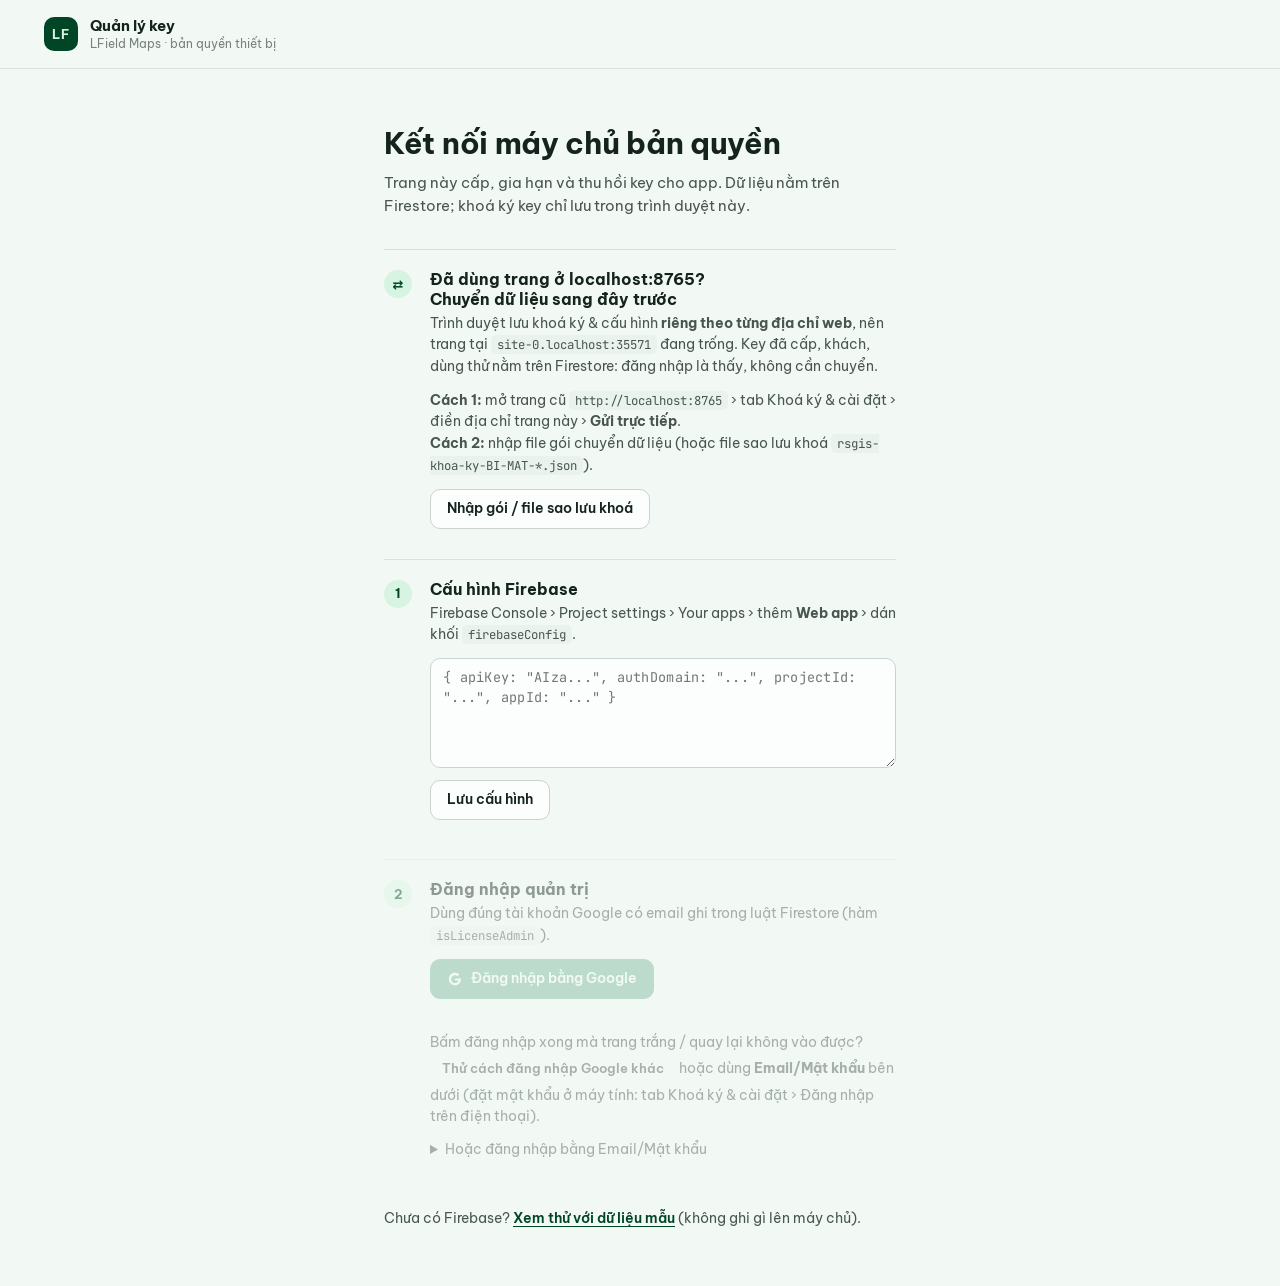
==== lfieldmaps/index.html @ 558c7104 "Initial commit" ====
<!doctype html>
<html lang="vi">
<head>
<meta charset="utf-8">
<meta name="viewport" content="width=device-width, initial-scale=1">
<meta name="robots" content="noindex, nofollow">
<title>Quản lý key · LField Maps</title>
<link rel="preconnect" href="https://fonts.googleapis.com">
<link rel="preconnect" href="https://fonts.gstatic.com" crossorigin>
<link href="https://fonts.googleapis.com/css2?family=Be+Vietnam+Pro:wght@400;500;600;700&family=JetBrains+Mono:wght@500;700&display=swap" rel="stylesheet">
<style>
:root{
  --bg: oklch(0.975 0.008 165);
  --surface: oklch(0.995 0.004 165);
  --sunken: oklch(0.955 0.01 165);
  --ink: oklch(0.24 0.025 165);
  --ink-2: oklch(0.44 0.02 165);
  --muted: oklch(0.6 0.016 165);
  --line: oklch(0.905 0.012 165);
  --line-2: oklch(0.86 0.014 165);
  --accent: oklch(0.5 0.13 158);
  --accent-hover: oklch(0.45 0.125 158);
  --accent-ink: oklch(0.34 0.085 158);
  --accent-wash: oklch(0.94 0.04 158);
  --ok: oklch(0.56 0.14 150);   --ok-wash: oklch(0.95 0.04 150);
  --warn: oklch(0.66 0.15 70);  --warn-wash: oklch(0.96 0.05 80);
  --bad: oklch(0.56 0.19 25);   --bad-wash: oklch(0.95 0.035 25);
  --off: oklch(0.62 0.01 165);  --off-wash: oklch(0.94 0.006 165);
  --p-starter: oklch(0.56 0.1 178);
  --p-pro: oklch(0.53 0.17 262);
  --p-ultimate: oklch(0.5 0.2 296);
  --p-premium: oklch(0.64 0.15 62);
  --p-diamond: oklch(0.52 0.11 215);
  --radius: 12px;
  --shadow-sm: 0 1px 2px oklch(0.3 0.03 165 / 0.06);
  --shadow-md: 0 8px 24px -12px oklch(0.3 0.04 165 / 0.22);
  --ease: cubic-bezier(0.22, 1, 0.36, 1);
  --mono: "JetBrains Mono", ui-monospace, SFMono-Regular, Menlo, monospace;
}
*{box-sizing:border-box}
html,body{margin:0}
body{font-family:"Be Vietnam Pro",system-ui,-apple-system,"Segoe UI",sans-serif;background:var(--bg);color:var(--ink);font-size:15px;line-height:1.55;-webkit-font-smoothing:antialiased}
h1,h2,h3{margin:0;text-wrap:balance;line-height:1.2}
button,input,select,textarea{font:inherit;color:inherit}
.mono{font-family:var(--mono);font-variant-numeric:tabular-nums;letter-spacing:.02em}
.num{font-variant-numeric:tabular-nums}
.hidden{display:none !important}
:focus-visible{outline:2px solid var(--accent);outline-offset:2px;border-radius:6px}

/* ---------- header ---------- */
header.top{position:sticky;top:0;z-index:20;background:oklch(0.975 0.008 165 / 0.92);backdrop-filter:saturate(1.4) blur(8px);border-bottom:1px solid var(--line)}
.top-inner{max-width:1240px;margin:0 auto;padding:14px 24px;display:flex;align-items:center;gap:16px}
.brand{display:flex;align-items:center;gap:12px}
.mark{width:34px;height:34px;border-radius:10px;background:var(--accent-ink);display:grid;place-items:center;color:var(--accent-wash);font-weight:700;font-size:13px;letter-spacing:.04em}
.brand b{display:block;font-size:15px}
.brand small{display:block;color:var(--muted);font-size:12px;margin-top:-2px}
.top-right{margin-left:auto;display:flex;align-items:center;gap:10px;font-size:13px;color:var(--ink-2)}
.chip{display:inline-flex;align-items:center;gap:6px;padding:4px 10px;border-radius:999px;background:var(--sunken);font-size:12px;color:var(--ink-2);white-space:nowrap}
.chip .dot{width:7px;height:7px;border-radius:50%;background:var(--ok)}
.chip.demo{background:var(--warn-wash);color:oklch(0.45 0.1 70)}
.chip.demo .dot{background:var(--warn)}

/* ---------- buttons ---------- */
.btn{display:inline-flex;align-items:center;justify-content:center;gap:8px;min-height:40px;padding:0 16px;border-radius:10px;border:1px solid var(--line-2);background:var(--surface);font-weight:600;font-size:14px;cursor:pointer;transition:background .15s var(--ease),border-color .15s var(--ease),transform .1s var(--ease);white-space:nowrap}
.btn:hover{background:var(--sunken)}
.btn:active{transform:translateY(1px)}
.btn:disabled{opacity:.5;cursor:not-allowed}
.btn.primary{background:var(--accent);border-color:var(--accent);color:oklch(0.985 0.01 158)}
.btn.primary:hover{background:var(--accent-hover)}
.btn.danger{color:var(--bad);border-color:oklch(0.85 0.06 25)}
.btn.danger:hover{background:var(--bad-wash)}
.btn.quiet{border-color:transparent;background:transparent;color:var(--ink-2)}
.btn.quiet:hover{background:var(--sunken)}
.btn.sm{min-height:32px;padding:0 11px;font-size:13px;border-radius:8px}
.btn svg{width:16px;height:16px}

/* ---------- layout ---------- */
main{max-width:1240px;margin:0 auto;padding:28px 24px 80px}
.tabs{display:flex;gap:4px;border-bottom:1px solid var(--line);margin-bottom:24px;overflow-x:auto}
.tab{padding:10px 14px;border:0;background:none;font-weight:600;font-size:14px;color:var(--muted);cursor:pointer;border-bottom:2px solid transparent;margin-bottom:-1px;white-space:nowrap}
.tab[aria-selected="true"]{color:var(--ink);border-bottom-color:var(--accent)}
.tab .count{font-weight:500;color:var(--muted);margin-left:4px}

/* ---------- setup ---------- */
.setup{max-width:560px;margin:56px auto;padding:0 24px}
.setup h1{font-size:30px;letter-spacing:-.01em}
.setup .lead{color:var(--ink-2);margin:10px 0 32px;max-width:52ch}
.step{display:grid;grid-template-columns:32px 1fr;gap:14px;padding:20px 0;border-top:1px solid var(--line)}
.step-n{width:28px;height:28px;border-radius:50%;background:var(--accent-wash);color:var(--accent-ink);display:grid;place-items:center;font-weight:700;font-size:13px}
.step.done .step-n{background:var(--accent);color:var(--accent-wash)}
.step h3{font-size:16px;margin-bottom:4px}
.step p{margin:0 0 12px;color:var(--ink-2);font-size:14px}
.field{display:flex;flex-direction:column;gap:6px;margin-bottom:12px}
.field label{font-size:12.5px;font-weight:600;color:var(--ink-2)}
.field .hint{font-size:12px;color:var(--muted)}
input[type=text],input[type=email],input[type=password],input[type=date],input[type=number],input[type=search],select,textarea{width:100%;min-height:40px;padding:8px 12px;border:1px solid var(--line-2);border-radius:10px;background:var(--surface);transition:border-color .15s var(--ease),box-shadow .15s var(--ease)}
textarea{min-height:110px;resize:vertical;line-height:1.5}
input:focus,select:focus,textarea:focus{outline:none;border-color:var(--accent);box-shadow:0 0 0 3px oklch(0.5 0.13 158 / 0.15)}
input.mono,textarea.mono{font-family:var(--mono);font-size:13.5px}
.err{color:var(--bad);font-size:13px;margin-top:6px;min-height:1em}
.demo-link{margin-top:28px;font-size:14px;color:var(--ink-2)}
.demo-link button{border:0;background:none;color:var(--accent-ink);font-weight:600;cursor:pointer;padding:0;text-decoration:underline;text-underline-offset:3px}

/* ---------- toolbar ---------- */
.sweep-note{margin:-4px 0 16px;font-size:13px;color:var(--muted);max-width:75ch}.sweep-note b{color:var(--ink-2)}
.team-tag{display:inline-block;margin-top:2px;font-size:12px;color:var(--muted)}
.toolbar{display:flex;flex-wrap:wrap;align-items:center;gap:10px 16px;margin-bottom:16px}
.filters{display:flex;flex-wrap:wrap;gap:6px}
.filter{border:1px solid var(--line);background:var(--surface);border-radius:999px;padding:6px 12px;font-size:13px;font-weight:500;color:var(--ink-2);cursor:pointer;display:inline-flex;align-items:center;gap:7px;transition:all .15s var(--ease)}
.filter b{font-weight:700;color:var(--ink);font-variant-numeric:tabular-nums}
.filter:hover{border-color:var(--line-2)}
.filter[aria-pressed="true"]{background:var(--ink);border-color:var(--ink);color:oklch(0.9 0.01 165)}
.filter[aria-pressed="true"] b{color:oklch(0.985 0.005 165)}
.filter .sw{width:8px;height:8px;border-radius:50%}
.search{margin-left:auto;position:relative;min-width:240px}
.search input{padding-left:34px}
.search svg{position:absolute;left:11px;top:50%;transform:translateY(-50%);width:16px;height:16px;color:var(--muted)}

/* ---------- create panel ---------- */
.create{background:var(--surface);border:1px solid var(--line);border-radius:16px;margin-bottom:24px;box-shadow:var(--shadow-sm);overflow:hidden}
.create-head{display:flex;align-items:center;justify-content:space-between;padding:18px 22px;border-bottom:1px solid var(--line)}
.create-head h2{font-size:18px}
.create-body{padding:22px;display:grid;grid-template-columns:1.25fr 1fr;gap:28px}
.plans{display:grid;grid-template-columns:repeat(2,1fr);gap:10px;margin-bottom:16px}
.plan-opt{position:relative;border:1.5px solid var(--line);border-radius:12px;padding:12px 14px;cursor:pointer;background:var(--surface);transition:border-color .15s var(--ease),background .15s var(--ease)}
.plan-opt input{position:absolute;opacity:0;pointer-events:none}
.plan-opt .pn{font-weight:700;font-size:14px;letter-spacing:.04em;color:var(--pc)}
.plan-opt .pp{font-size:18px;font-weight:700;margin-top:2px}
.plan-opt .pd{font-size:12px;color:var(--muted)}
.plan-opt .po{font-size:12px;color:var(--muted);text-decoration:line-through;margin-left:6px;font-weight:500}
.plan-opt:has(input:checked){border-color:var(--pc);background:color-mix(in oklch, var(--pc) 7%, var(--surface))}
.plan-opt:has(input:focus-visible){outline:2px solid var(--pc);outline-offset:2px}
.grid2{display:grid;grid-template-columns:1fr 1fr;gap:0 12px}
.result{background:var(--sunken);border-radius:14px;padding:18px;display:flex;flex-direction:column;gap:12px}
.result.empty{justify-content:center;align-items:flex-start;color:var(--muted);font-size:14px}
.result .keybig{font-family:var(--mono);font-size:21px;font-weight:700;letter-spacing:.04em;color:var(--accent-ink);word-break:break-all}
.result textarea{min-height:150px;font-size:13.5px;background:var(--surface)}
.result .row{display:flex;gap:8px;flex-wrap:wrap}
.eyebrow{font-size:11.5px;font-weight:700;letter-spacing:.09em;color:var(--muted);text-transform:uppercase}

/* ---------- table ---------- */
.table-wrap{background:var(--surface);border:1px solid var(--line);border-radius:16px;overflow:hidden;overflow-x:auto;-webkit-overflow-scrolling:touch;box-shadow:var(--shadow-sm)}
table{width:100%;border-collapse:collapse;font-size:14px}
thead th{text-align:left;font-size:11.5px;font-weight:700;letter-spacing:.08em;text-transform:uppercase;color:var(--muted);padding:12px 16px;background:var(--sunken);border-bottom:1px solid var(--line);white-space:nowrap}
tbody tr.row{cursor:pointer;transition:background .12s var(--ease)}
tbody tr.row:hover{background:oklch(0.97 0.01 165)}
tbody tr.row.open{background:var(--accent-wash)}
tbody td{padding:13px 16px;border-bottom:1px solid var(--line);vertical-align:middle}
tbody tr:last-child td{border-bottom:0}
.cust b{display:block;font-weight:600}
.cust small{color:var(--muted);font-size:12.5px}
.badge{display:inline-block;padding:3px 9px;border-radius:7px;font-size:11.5px;font-weight:700;letter-spacing:.06em;color:var(--pc);background:color-mix(in oklch, var(--pc) 12%, var(--surface))}
.status{display:inline-flex;align-items:center;gap:7px;font-size:13px;font-weight:600;white-space:nowrap}
.status i{width:8px;height:8px;border-radius:50%;background:currentColor}
.s-active{color:var(--ok)} .s-soon{color:var(--warn)} .s-expired{color:var(--bad)} .s-revoked{color:var(--off)} .s-trial{color:var(--p-starter)}
.exp{min-width:150px}
.exp .d{font-weight:600}
.exp small{display:block;color:var(--muted);font-size:12.5px}
.meter{height:4px;border-radius:4px;background:var(--line);margin-top:6px;overflow:hidden;width:120px}
.meter span{display:block;height:100%;border-radius:4px;background:currentColor;transform-origin:left}
.keycell{display:flex;align-items:center;gap:6px}
.icon-btn{width:30px;height:30px;border-radius:8px;border:0;background:transparent;display:grid;place-items:center;cursor:pointer;color:var(--muted)}
.icon-btn:hover{background:var(--sunken);color:var(--ink)}
.icon-btn svg{width:15px;height:15px}

/* detail row */
tr.detail td{background:oklch(0.985 0.008 158);padding:0;border-bottom:1px solid var(--line)}
.detail-inner{display:grid;grid-template-columns:1.2fr 1fr 1fr;gap:28px;padding:22px 22px 24px;animation:reveal .35s var(--ease)}
@keyframes reveal{from{opacity:0;transform:translateY(-6px)}to{opacity:1;transform:none}}
.detail-inner h4{margin:0 0 12px;font-size:13px;letter-spacing:.06em;text-transform:uppercase;color:var(--ink-2)}
.quick{display:flex;flex-wrap:wrap;gap:8px;margin-bottom:16px}
.history{list-style:none;margin:0;padding:0;max-height:220px;overflow:auto;font-size:13px}
.history li{padding:8px 0;border-bottom:1px dashed var(--line);display:grid;grid-template-columns:auto 1fr;gap:4px 10px}
.history time{color:var(--muted);font-variant-numeric:tabular-nums;font-size:12px;white-space:nowrap}
.warnbox{font-size:13px;padding:10px 12px;border-radius:10px;background:var(--warn-wash);color:oklch(0.42 0.1 70);margin-bottom:10px}

/* empty + skeleton */
.empty-state{padding:56px 24px;text-align:center;color:var(--ink-2)}
.empty-state h3{font-size:17px;margin-bottom:6px;color:var(--ink)}
.empty-state p{margin:0 auto 16px;max-width:44ch;font-size:14px}
.skel td span{display:block;height:12px;border-radius:6px;background:linear-gradient(90deg,var(--sunken),var(--line),var(--sunken));background-size:200% 100%;animation:sh 1.2s linear infinite}
@keyframes sh{to{background-position:-200% 0}}

/* settings */
.settings{display:grid;grid-template-columns:1fr 1fr;gap:24px}
.panel{background:var(--surface);border:1px solid var(--line);border-radius:16px;padding:22px}
.panel h2{font-size:17px;margin-bottom:6px}
.panel p{color:var(--ink-2);font-size:14px;margin:0 0 14px}
.panel .row{display:flex;gap:8px;flex-wrap:wrap;margin-top:12px}
.keystate{display:flex;align-items:center;gap:10px;padding:12px 14px;border-radius:12px;background:var(--sunken);margin-bottom:14px;font-size:14px}
.keystate.ok{background:var(--ok-wash);color:oklch(0.36 0.09 150)}
.keystate.no{background:var(--bad-wash);color:oklch(0.42 0.15 25)}
ol.guide{margin:0;padding-left:20px;color:var(--ink-2);font-size:14px}
ol.guide li{margin-bottom:6px}
code{font-family:var(--mono);font-size:.88em;background:var(--sunken);padding:1px 6px;border-radius:5px}
.mhint{font-size:13px;color:var(--ink-2);margin-top:10px;line-height:1.5}
.mhint.ok{color:oklch(0.36 0.09 150)}.mhint.bad{color:var(--bad)}
.keystate b{font-weight:700}
.err a{color:inherit;font-weight:600}
.pdlg{border:1px solid var(--line);border-radius:14px;padding:20px;width:min(380px,92vw);background:var(--surface);color:var(--ink)}
.pdlg::backdrop{background:rgb(0 0 0 / .35)}
.pdlg h3{font-size:16px;margin:0 0 10px}
.pdlg .acts{display:flex;gap:8px;justify-content:flex-end;margin-top:14px}
.pdlg .acts .btn.quiet{order:-1}
.price-table{width:100%;font-size:13.5px}
.price-table td{padding:8px 0;border-bottom:1px solid var(--line)}
.price-table td:last-child{text-align:right;font-variant-numeric:tabular-nums}

/* toast */
.toasts{position:fixed;bottom:22px;left:50%;transform:translateX(-50%);display:flex;flex-direction:column;gap:8px;z-index:50;align-items:center}
.toast{background:var(--ink);color:oklch(0.96 0.01 165);padding:10px 16px;border-radius:10px;font-size:14px;box-shadow:var(--shadow-md);animation:tin .3s var(--ease)}
.toast.bad{background:oklch(0.45 0.16 25)}
@keyframes tin{from{opacity:0;transform:translateY(10px)}to{opacity:1;transform:none}}

/* ---------- THÔNG BÁO TOÀN BỘ NGƯỜI DÙNG ---------- */
.bc-grid{display:grid;grid-template-columns:minmax(0,1.35fr) minmax(300px,.9fr);gap:24px;align-items:start;margin-bottom:28px}
.bc-form .eyebrow{margin:14px 0 8px}
.bc-head{display:flex;align-items:center;justify-content:space-between;gap:10px}
.bc-templates{display:flex;flex-wrap:wrap;gap:6px}
.bc-tpl{border:1px dashed var(--line-2);background:var(--surface);border-radius:999px;padding:6px 12px;font-size:13px;font-weight:500;cursor:pointer;color:var(--ink-2);transition:all .15s var(--ease)}
.bc-tpl:hover{border-style:solid;border-color:var(--accent);color:var(--accent-ink);background:var(--accent-wash)}
.bc-themes{display:grid;grid-template-columns:repeat(3,1fr);gap:8px}
.bc-theme{position:relative;border:1.5px solid var(--line);border-radius:12px;padding:10px 10px 10px 50px;cursor:pointer;min-height:52px;display:flex;flex-direction:column;justify-content:center;background:var(--surface);transition:border-color .15s var(--ease)}
.bc-theme input{position:absolute;opacity:0;pointer-events:none}
.bc-theme .sw{position:absolute;left:10px;top:50%;transform:translateY(-50%);width:30px;height:30px;border-radius:9px;display:grid;place-items:center;font-size:16px;background:var(--g)}
.bc-theme b{font-size:13.5px}
.bc-theme small{font-size:11.5px;color:var(--muted);line-height:1.3}
.bc-theme:has(input:checked){border-color:var(--c);background:color-mix(in oklch, var(--c) 7%, var(--surface))}
.bc-theme:has(input:focus-visible){outline:2px solid var(--c);outline-offset:2px}
.bc-tt{display:grid;grid-template-columns:76px 1fr;gap:0 12px}
.bc-tt input#bcEmoji{text-align:center;font-size:22px;padding:4px}
.hint-row{display:flex;justify-content:space-between;gap:10px}
.switch{display:flex;align-items:flex-start;gap:10px;font-size:14px;color:var(--ink-2);cursor:pointer;margin:6px 0 4px;line-height:1.4}
.switch input{appearance:none;flex:none;width:38px;height:22px;border-radius:999px;background:var(--line-2);position:relative;cursor:pointer;transition:background .2s var(--ease);margin:0}
.switch input::after{content:"";position:absolute;top:3px;left:3px;width:16px;height:16px;border-radius:50%;background:#fff;box-shadow:var(--shadow-sm);transition:transform .2s var(--ease)}
.switch input:checked{background:var(--accent)}
.switch input:checked::after{transform:translateX(16px)}
.bc-more{margin:6px 0 10px;font-size:14px}
.bc-more summary{cursor:pointer;color:var(--ink-2);font-weight:600;padding:6px 0}
.bc-actions{display:flex;gap:8px;flex-wrap:wrap;margin-top:14px;align-items:center}
.bc-editing{font-size:12.5px;padding:3px 10px;border-radius:999px;background:var(--warn-wash);color:oklch(0.45 0.1 70);font-weight:600}

/* điện thoại xem trước */
.bc-preview{position:sticky;top:84px;display:flex;flex-direction:column;align-items:center;gap:10px}
.phone{width:300px;height:610px;border-radius:44px;padding:11px;background:oklch(0.22 0.02 165);box-shadow:0 30px 60px -30px oklch(0.2 0.05 165 / .55),inset 0 0 0 2px oklch(0.35 0.02 165)}
.screen{position:relative;width:100%;height:100%;border-radius:34px;overflow:hidden;background:
  linear-gradient(0deg,oklch(0.93 0.03 150 / .6) 1px,transparent 1px) 0 0/28px 28px,
  linear-gradient(90deg,oklch(0.93 0.03 150 / .6) 1px,transparent 1px) 0 0/28px 28px,
  radial-gradient(circle at 30% 40%,oklch(0.86 0.07 150),transparent 55%),
  radial-gradient(circle at 75% 70%,oklch(0.85 0.06 220),transparent 50%),oklch(0.92 0.03 140)}
.screen .notch{position:absolute;top:9px;left:50%;transform:translateX(-50%);width:84px;height:22px;border-radius:12px;background:oklch(0.22 0.02 165);z-index:5}
.screen .scrim{position:absolute;inset:0;background:oklch(0.12 0.02 165 / .74)}
.screen canvas{position:absolute;inset:0;width:100%;height:100%;pointer-events:none}
.pcard{position:absolute;left:16px;right:16px;top:50%;transform:translateY(-50%);background:#fdfefd;border-radius:22px;overflow:hidden;box-shadow:0 20px 40px -12px rgb(0 0 0 / .5);max-height:540px;display:flex;flex-direction:column}
.pcard.pop{animation:pop .6s cubic-bezier(.34,1.56,.64,1)}
@keyframes pop{from{opacity:0;transform:translateY(-44%) scale(.86)}to{opacity:1;transform:translateY(-50%) scale(1)}}
.phead{position:relative;padding:22px 16px 14px;text-align:center;color:#fff;overflow:hidden;flex:none}
.phead::before{content:"";position:absolute;inset:-60%;background:repeating-conic-gradient(from 0deg,rgb(255 255 255 / .09) 0 7deg,transparent 7deg 30deg);animation:spin 60s linear infinite}
.phead::after{content:"";position:absolute;inset:0;background:radial-gradient(circle at 50% 60%,rgb(255 255 255 / .25),transparent 60%)}
@keyframes spin{to{transform:rotate(360deg)}}
.phead > *{position:relative;z-index:1}
.pemoji{width:70px;height:70px;margin:0 auto;border-radius:50%;display:grid;place-items:center;font-size:34px;background:rgb(255 255 255 / .2);box-shadow:inset 0 0 0 2px rgb(255 255 255 / .4)}
.pcard.pop .pemoji{animation:emo .8s .25s cubic-bezier(.34,1.8,.64,1) both}
@keyframes emo{from{transform:scale(.3) rotate(-25deg)}to{transform:none}}
.peyebrow{margin-top:10px;font-size:10.5px;font-weight:700;letter-spacing:.16em;text-shadow:0 1px 3px rgb(0 0 0 / .3)}
.pclose{position:absolute;top:10px;right:10px;width:26px;height:26px;border-radius:50%;background:rgb(0 0 0 / .2);display:grid;place-items:center;font-size:13px;z-index:2}
.plantern{position:absolute;top:0;width:26px;z-index:1;transform-origin:50% 0;animation:swing 2.6s ease-in-out infinite alternate}
.plantern.l{left:14px}.plantern.r{right:18px;animation-delay:-1.2s;transform:scale(.8)}
@keyframes swing{from{rotate:-7deg}to{rotate:7deg}}
.pbody{padding:14px 18px 16px;text-align:center;overflow:auto}
.ptitle{font-size:16.5px;font-weight:700;line-height:1.25;color:var(--ink)}
.pmeta{font-size:11px;color:var(--muted);margin-top:3px}
.pbar{width:36px;height:3px;border-radius:3px;margin:11px auto}
.ptext{font-size:12.8px;line-height:1.55;color:var(--ink-2);white-space:pre-wrap;word-break:break-word}
.ptext.left{text-align:left}
.ptext a{color:var(--accent);text-decoration:underline;word-break:break-all}
.pbtn{margin-top:14px;border-radius:12px;padding:11px;color:#fff;font-weight:700;font-size:13px}
.pghost{margin-top:8px;border-radius:11px;padding:8px;border:1px solid var(--line);font-weight:600;font-size:12px;color:var(--ink-2)}
.pmute{margin-top:9px;font-size:11px;color:var(--muted)}
.pnotif{position:absolute;left:10px;right:10px;top:40px;background:rgb(255 255 255 / .96);border-radius:16px;padding:10px 12px;box-shadow:0 10px 24px -10px rgb(0 0 0 / .4);display:flex;gap:10px;font-size:11.5px;z-index:4;animation:drop .5s var(--ease)}
@keyframes drop{from{transform:translateY(-30px);opacity:0}}
.pnotif .ic{flex:none;width:26px;height:26px;border-radius:8px;display:grid;place-items:center;color:#fff;font-size:13px}
.pnotif b{display:block;font-size:12px;color:var(--ink)}
.pnotif span{color:var(--ink-2);display:-webkit-box;-webkit-line-clamp:2;-webkit-box-orient:vertical;overflow:hidden}
.preview-tabs{display:flex;gap:4px;background:var(--sunken);padding:4px;border-radius:10px}
.preview-tabs button{border:0;background:transparent;padding:6px 12px;border-radius:7px;font-size:12.5px;font-weight:600;color:var(--ink-2);cursor:pointer}
.preview-tabs button[aria-pressed="true"]{background:var(--surface);color:var(--ink);box-shadow:var(--shadow-sm)}

/* danh sách đã gửi */
.bc-list-head{display:flex;align-items:center;gap:16px;flex-wrap:wrap;margin:6px 0 14px}
.bc-list-head h2{font-size:18px}
.bc-list{display:grid;gap:12px}
.bc-item{display:grid;grid-template-columns:52px 1fr auto;gap:14px;align-items:start;background:var(--surface);border:1px solid var(--line);border-radius:16px;padding:16px 18px;box-shadow:var(--shadow-sm);position:relative;overflow:hidden}
.bc-item::before{content:"";position:absolute;left:0;top:0;bottom:0;width:4px;background:var(--g)}
.bc-item .em{width:48px;height:48px;border-radius:14px;display:grid;place-items:center;font-size:24px;background:var(--g)}
.bc-item h3{font-size:15.5px;margin-bottom:2px}
.bc-item p{margin:0;color:var(--ink-2);font-size:13.5px;display:-webkit-box;-webkit-line-clamp:2;-webkit-box-orient:vertical;overflow:hidden;white-space:pre-line}
.bc-meta{display:flex;flex-wrap:wrap;gap:6px;margin-top:10px}
.bc-meta .chip{font-size:11.5px}
.bc-st{font-weight:700}
.bc-st.live{background:var(--ok-wash);color:oklch(0.4 0.1 150)}
.bc-st.scheduled{background:oklch(0.95 0.03 262);color:oklch(0.42 0.14 262)}
.bc-st.ended,.bc-st.off{background:var(--off-wash);color:var(--ink-2)}
.bc-views{text-align:right;min-width:92px}
.bc-views b{display:block;font-size:22px;font-variant-numeric:tabular-nums;line-height:1.1}
.bc-views small{color:var(--muted);font-size:12px}
.bc-ops{grid-column:2 / -1;display:flex;flex-wrap:wrap;gap:6px;margin-top:2px}
@media (max-width: 960px){.bc-grid{grid-template-columns:1fr}.bc-preview{position:static}.bc-themes{grid-template-columns:repeat(2,1fr)}}
@media (max-width: 640px){.bc-item{grid-template-columns:44px 1fr}.bc-views{grid-column:2;text-align:left}.bc-item .em{width:40px;height:40px;font-size:20px}}

@media (max-width: 960px){
  .create-body,.detail-inner,.settings{grid-template-columns:1fr}
  .search{margin-left:0;flex:1 1 100%}
  .col-key,.col-mid{display:none}
}
@media (max-width: 640px){
  .top-inner{padding:12px 16px}
  main{padding:20px 16px 72px}
  .brand small,.top-right .who{display:none}
  .plans,.grid2{grid-template-columns:1fr}
  thead{display:none}
  tbody tr.row{display:grid;grid-template-columns:1fr auto;gap:4px 12px;padding:14px 16px;border-bottom:1px solid var(--line)}
  tbody tr.row td{border:0;padding:0}
  tbody tr.row td.col-plan{grid-row:1;grid-column:2;text-align:right}
  .meter{width:100%}
  /* Bảng Dùng thử / Yêu cầu xoá: mỗi dòng thành 1 thẻ, nút thao tác luôn hiện */
  tbody tr.card{display:block;padding:14px 16px;border-bottom:1px solid var(--line)}
  tbody tr.card:last-child{border-bottom:0}
  tbody tr.card td{display:flex;gap:12px;justify-content:space-between;align-items:flex-start;border:0;padding:4px 0;text-align:right;max-width:none !important}
  tbody tr.card td[data-l]::before{content:attr(data-l);flex:0 0 auto;font-size:11.5px;font-weight:700;letter-spacing:.06em;text-transform:uppercase;color:var(--muted);text-align:left;padding-top:2px}
  tbody tr.card td.c-head{display:block;text-align:left;font-weight:600;font-size:15px;padding-bottom:6px}
  tbody tr.card td.c-acts{display:flex;flex-wrap:wrap;justify-content:stretch;gap:8px;padding-top:10px;white-space:normal !important}
  tbody tr.card td.c-acts .btn{flex:1 1 auto;justify-content:center;min-height:40px}
}
@media (prefers-reduced-motion: reduce){*{animation:none !important;transition:none !important}}
</style>
</head>
<body>

<header class="top">
  <div class="top-inner">
    <div class="brand">
      <div class="mark" aria-hidden="true">LF</div>
      <div><b>Quản lý key</b><small>LField Maps · bản quyền thiết bị</small></div>
    </div>
    <div class="top-right">
      <span id="envChip" class="chip hidden"><span class="dot"></span><span id="envText"></span></span>
      <span class="who" id="whoText"></span>
      <button class="btn sm quiet hidden" id="btnLogout">Đăng xuất</button>
    </div>
  </div>
</header>

<!-- ===================== THIẾT LẬP / ĐĂNG NHẬP ===================== -->
<section class="setup hidden" id="setup">
  <h1>Kết nối máy chủ bản quyền</h1>
  <p class="lead">Trang này cấp, gia hạn và thu hồi key cho app. Dữ liệu nằm trên Firestore; khoá ký key chỉ lưu trong trình duyệt này.</p>

  <div class="step" id="stepMigrate">
    <div class="step-n">⇄</div>
    <div>
      <h3>Đã dùng trang ở localhost:8765? Chuyển dữ liệu sang đây trước</h3>
      <p>Trình duyệt lưu khoá ký &amp; cấu hình <b>riêng theo từng địa chỉ web</b>, nên trang tại <code id="originSetup"></code> đang trống. Key đã cấp, khách, dùng thử nằm trên Firestore: đăng nhập là thấy, không cần chuyển.</p>
      <p><b>Cách 1:</b> mở trang cũ <code>http://localhost:8765</code> › tab Khoá ký &amp; cài đặt › điền địa chỉ trang này › <b>Gửi trực tiếp</b>.<br><b>Cách 2:</b> nhập file gói chuyển dữ liệu (hoặc file sao lưu khoá <code>rsgis-khoa-ky-BI-MAT-*.json</code>).</p>
      <label class="btn" for="importFile2">Nhập gói / file sao lưu khoá</label>
      <input type="file" id="importFile2" accept=".json,application/json" class="hidden">
      <div class="mhint" id="migrateMsg"></div>
    </div>
  </div>

  <div class="step" id="stepConfig">
    <div class="step-n">1</div>
    <div>
      <h3>Cấu hình Firebase</h3>
      <p>Firebase Console › Project settings › Your apps › thêm <b>Web app</b> › dán khối <code>firebaseConfig</code>.</p>
      <div class="field">
        <textarea id="cfgInput" class="mono" spellcheck="false" placeholder='{ apiKey: "AIza...", authDomain: "...", projectId: "...", appId: "..." }'></textarea>
      </div>
      <button class="btn" id="btnSaveCfg">Lưu cấu hình</button>
      <div class="err" id="cfgErr"></div>
    </div>
  </div>

  <div class="step" id="stepLogin">
    <div class="step-n">2</div>
    <div>
      <h3>Đăng nhập quản trị</h3>
      <p>Dùng đúng tài khoản Google có email ghi trong luật Firestore (hàm <code>isLicenseAdmin</code>).</p>
      <button class="btn primary" type="button" id="btnGoogle" style="margin-bottom:14px">
        <svg viewBox="0 0 24 24" aria-hidden="true"><path fill="currentColor" d="M21.35 11.1H12v2.98h5.35c-.23 1.4-1.64 4.1-5.35 4.1-3.22 0-5.85-2.67-5.85-5.95S8.78 6.28 12 6.28c1.83 0 3.06.78 3.76 1.45l2.56-2.47C16.7 3.73 14.56 2.8 12 2.8 6.92 2.8 2.8 6.92 2.8 12s4.12 9.2 9.2 9.2c5.31 0 8.83-3.73 8.83-8.99 0-.6-.07-1.06-.15-1.51z"/></svg>
        Đăng nhập bằng Google</button>
      <div class="err" id="googleErr"></div>
      <div class="warnbox hidden" id="inAppWarn">Đang mở trong trình duyệt của <b>Zalo / Facebook / Messenger</b>: Google chặn đăng nhập ở đây. Bấm <b>⋮</b> hoặc <b>…</b> › <b>Mở bằng trình duyệt</b> (Chrome / Safari), hoặc <button type="button" class="btn sm quiet" id="btnCopyUrl">chép link</button> rồi dán vào Chrome.</div>
      <p class="mhint" id="altGoogleRow">Bấm đăng nhập xong mà trang trắng / quay lại không vào được? <button type="button" class="btn sm quiet" id="btnGoogleAlt">Thử cách đăng nhập Google khác</button> hoặc dùng <b>Email/Mật khẩu</b> bên dưới (đặt mật khẩu ở máy tính: tab Khoá ký &amp; cài đặt › Đăng nhập trên điện thoại).</p>
      <details style="margin-top:6px" id="pwDetails"><summary style="cursor:pointer;color:var(--ink-2);font-size:14px">Hoặc đăng nhập bằng Email/Mật khẩu</summary>
      <form id="loginForm" style="margin-top:12px">
        <div class="field"><label for="lgEmail">Email</label><input type="email" id="lgEmail" autocomplete="username" required></div>
        <div class="field"><label for="lgPass">Mật khẩu</label><input type="password" id="lgPass" autocomplete="current-password" required></div>
        <button class="btn primary" type="submit" id="btnLogin">Đăng nhập</button>
        <div class="err" id="loginErr"></div>
      </form></details>
    </div>
  </div>

  <p class="demo-link">Chưa có Firebase? <button id="btnDemo" type="button">Xem thử với dữ liệu mẫu</button> (không ghi gì lên máy chủ).</p>
</section>

<!-- ===================== ỨNG DỤNG ===================== -->
<main id="app" class="hidden">
  <nav class="tabs" role="tablist">
    <button class="tab" role="tab" data-tab="keys" aria-selected="true">Key đã cấp<span class="count" id="cKeys"></span></button>
    <button class="tab" role="tab" data-tab="trials" aria-selected="false">Dùng thử<span class="count" id="cTrials"></span></button>
    <button class="tab" role="tab" data-tab="deletions" aria-selected="false">Yêu cầu xoá TK<span class="count" id="cDel"></span></button>
    <button class="tab" role="tab" data-tab="broadcasts" aria-selected="false">Thông báo<span class="count" id="cBc"></span></button>
    <button class="tab" role="tab" data-tab="settings" aria-selected="false">Khoá ký &amp; cài đặt</button>
  </nav>

  <div class="warnbox hidden" id="verifyBox">
    <b>Tài khoản <span id="vbEmail"></span> chưa xác minh email</b> nên luật Firestore chưa cho đọc dữ liệu.
    Bấm <b>Gửi email xác minh</b> › mở Gmail (xem cả mục Spam / Quảng cáo) › bấm link trong thư › quay lại bấm <b>Tôi đã xác minh</b>.
    <div class="row" style="display:flex;gap:8px;flex-wrap:wrap;margin-top:10px">
      <button class="btn sm primary" type="button" id="btnSendVerify">Gửi email xác minh</button>
      <button class="btn sm" type="button" id="btnVerified">Tôi đã xác minh</button>
    </div>
  </div>

  <!-- ---------- TAB KEY ---------- -->
  <section data-panel="keys">
    <div class="warnbox hidden" id="noKeyWarn">Chưa có khoá ký. Vào tab <b>Khoá ký &amp; cài đặt</b> để tạo trước khi cấp key.</div>

    <div class="create hidden" id="createPanel">
      <div class="create-head">
        <h2>Cấp key mới</h2>
        <button class="btn sm quiet" id="btnCloseCreate">Đóng</button>
      </div>
      <div class="create-body">
        <form id="createForm" autocomplete="off">
          <div class="field">
            <label for="cMid">Mã máy khách gửi</label>
            <input type="text" id="cMid" class="mono" placeholder="7F3A-92KD-QW8M-PX4T" required>
            <span class="hint" id="cMidHint">Khách xem ở app › Menu › Kích hoạt bản quyền.</span>
          </div>
          <div class="eyebrow" style="margin:6px 0 8px">Gói</div>
          <div class="plans" id="planOpts"></div>
          <div class="grid2">
            <div class="field"><label for="cExp">Hạn dùng đến</label><input type="date" id="cExp"><span class="hint" id="cExpHint"></span></div>
            <div class="field"><label for="cPaid">Đã thu (đ)</label><input type="number" id="cPaid" min="0" step="1000"></div>
            <div class="field"><label for="cName">Tên khách</label><input type="text" id="cName" placeholder="Nguyễn Văn A"></div>
            <div class="field"><label for="cPhone">Số điện thoại / Zalo</label><input type="text" id="cPhone" placeholder="09xx xxx xxx"></div>
          </div>
          <div class="field"><label for="cNote">Ghi chú</label><input type="text" id="cNote" placeholder="Công ty, dự án, hình thức thanh toán..."></div>
          <button class="btn primary" type="submit" id="btnCreate">Tạo key &amp; ký</button>
          <div class="err" id="createErr"></div>
        </form>
        <div class="result empty" id="createResult">Key vừa tạo và tin nhắn gửi khách sẽ hiện ở đây.</div>
      </div>
    </div>

    <div class="toolbar">
      <div class="filters" id="filters"></div>
      <label class="search">
        <svg viewBox="0 0 24 24" fill="none" stroke="currentColor" stroke-width="2"><circle cx="11" cy="11" r="7"/><path d="m20 20-3.5-3.5"/></svg>
        <input type="search" id="q" placeholder="Tìm tên, SĐT, mã máy, key..." aria-label="Tìm kiếm">
      </label>
      <button class="btn primary" id="btnNew">+ Cấp key mới</button>
    </div>

    <div class="table-wrap">
      <table>
        <thead><tr><th>Khách hàng</th><th class="col-mid">Mã máy</th><th class="col-plan">Gói</th><th>Hạn dùng</th><th>Trạng thái</th><th class="col-key">Key</th></tr></thead>
        <tbody id="keyRows"></tbody>
      </table>
    </div>
  </section>

  <!-- ---------- TAB DÙNG THỬ ---------- -->
  <section data-panel="trials" class="hidden">
    <div class="toolbar">
      <div class="filters" id="trialFilters"></div>
      <button class="btn danger" id="btnSweep" type="button" title="Xoá dữ liệu làm việc nhóm trên cloud của máy hết dùng thử mà chưa mua key">Dọn dữ liệu nhóm hết hạn</button>
      <label class="search">
        <svg viewBox="0 0 24 24" fill="none" stroke="currentColor" stroke-width="2"><circle cx="11" cy="11" r="7"/><path d="m20 20-3.5-3.5"/></svg>
        <input type="search" id="tq" placeholder="Tìm mã máy, dòng máy..." aria-label="Tìm máy dùng thử">
      </label>
    </div>
    <p class="sweep-note" id="sweepNote"></p>
    <div class="table-wrap">
      <table>
        <thead><tr><th>Mã máy</th><th>Thiết bị</th><th>Bắt đầu</th><th>Dùng thử</th><th>Online lần cuối</th><th></th></tr></thead>
        <tbody id="trialRows"></tbody>
      </table>
    </div>
  </section>

  <!-- ---------- TAB YÊU CẦU XOÁ TÀI KHOẢN (từ trang web/xoa-tai-khoan.html) ---------- -->
  <section data-panel="deletions" class="hidden">
    <div class="toolbar">
      <div class="filters" id="delFilters"></div>
      <a class="btn sm quiet" id="lnkAuth" target="_blank" rel="noopener" href="https://console.firebase.google.com/">Mở Firebase › Authentication ↗</a>
    </div>
    <p class="sweep-note" id="delNote">Yêu cầu gửi từ trang web xoá tài khoản. <b>Dọn dữ liệu</b> xoá các nhóm người đó làm trưởng nhóm, dữ liệu của họ trong nhóm khác (thu thập, ảnh, chat, gói chia sẻ, biểu mẫu), lời mời và hồ sơ <code>users/{uid}</code>.
      Tài khoản đăng nhập (Firebase Auth) trình duyệt không có quyền xoá: mở <b>Authentication</b>, tìm theo email, bấm ⋮ › <b>Delete account</b>, rồi bấm <b>Hoàn tất</b>. Chính sách: xử lý trong 7 ngày (tối đa 30 ngày).</p>
    <div class="table-wrap">
      <table>
        <thead><tr><th>Email</th><th>Gửi lúc</th><th>Yêu cầu</th><th>Ghi chú</th><th>Trạng thái</th><th></th></tr></thead>
        <tbody id="delRows"></tbody>
      </table>
    </div>
  </section>

  <!-- ---------- TAB THÔNG BÁO TOÀN BỘ NGƯỜI DÙNG ---------- -->
  <section data-panel="broadcasts" class="hidden">
    <p class="sweep-note">Gửi lời chúc / tin tức tới <b>mọi máy đang cài app</b>. App đang mở nhận <b>ngay lập tức</b> (hộp thoại có hiệu ứng); app đang đóng nhận qua <b>thông báo trên thanh trạng thái</b> nếu bật công tắc bên dưới (tự kiểm tra 3 giờ/lần, thông báo hẹn giờ thì đúng giờ). Mỗi máy chỉ thấy 1 lần.</p>
    <div class="warnbox hidden" id="bcRulesWarn">Chưa đọc được thông báo: dán lại <code>firestore.rules</code> / <code>license_firestore.rules</code> mới (có phần <code>broadcasts</code>) rồi bấm <b>Publish</b>.</div>
    <div class="bc-grid">
      <form class="panel bc-form" id="bcForm" autocomplete="off">
        <div class="bc-head">
          <h2 id="bcFormTitle">Soạn thông báo</h2>
          <span class="bc-editing hidden" id="bcEditing">Đang sửa</span>
        </div>
        <div class="eyebrow">Mẫu nhanh</div>
        <div class="bc-templates" id="bcTemplates"></div>
        <div class="eyebrow">Chủ đề &amp; hiệu ứng</div>
        <div class="bc-themes" id="bcThemes"></div>
        <div class="eyebrow">Nội dung</div>
        <div class="bc-tt">
          <div class="field"><label for="bcEmoji">Biểu tượng</label><input type="text" id="bcEmoji" maxlength="8" placeholder="🧧"></div>
          <div class="field"><label for="bcTitle">Tiêu đề</label><input type="text" id="bcTitle" maxlength="120" placeholder="Chúc mừng năm mới!" required></div>
        </div>
        <div class="field">
          <label for="bcBody">Lời nhắn</label>
          <textarea id="bcBody" maxlength="2000" placeholder="Viết lời chúc hoặc nội dung thông báo... Link và số điện thoại tự bấm được trong app."></textarea>
          <div class="hint-row"><span class="hint">Xuống dòng được. Emoji hiển thị đẹp trên Android.</span><span class="hint num" id="bcCount">0/2000</span></div>
        </div>
        <div class="grid2">
          <div class="field"><label for="bcAudience">Gửi tới</label>
            <select id="bcAudience">
              <option value="all">Tất cả người dùng</option>
              <option value="licensed">Máy đã mua key (đang còn hạn)</option>
              <option value="unlicensed">Máy chưa có key (dùng thử + hết hạn)</option>
              <option value="trial">Máy đang dùng thử</option>
              <option value="expired">Máy hết hạn / bị khoá</option>
            </select><span class="hint" id="bcAudHint"></span></div>
          <div class="field"><label for="bcSender">Người gửi</label><input type="text" id="bcSender" maxlength="60" placeholder="LField Maps"></div>
          <div class="field"><label for="bcStart">Bắt đầu hiện</label><input type="datetime-local" id="bcStart"><span class="hint">Để trống = gửi ngay</span></div>
          <div class="field"><label for="bcEnd">Ngừng hiện sau</label><input type="datetime-local" id="bcEnd"><span class="hint">Để trống = không giới hạn</span></div>
          <div class="field"><label for="bcRepeat">Tần suất</label>
            <select id="bcRepeat"><option value="once">1 lần mỗi máy</option><option value="daily">Mỗi ngày 1 lần (tới khi hết hạn)</option></select></div>
          <div class="field"><label for="bcPriority">Ưu tiên</label>
            <select id="bcPriority"><option value="0">Bình thường</option><option value="10">Cao, hiện trước</option></select></div>
        </div>
        <details class="bc-more" id="bcMore"><summary>Nút hành động (tuỳ chọn)</summary>
          <div class="grid2" style="margin-top:8px">
            <div class="field"><label for="bcBtnText">Chữ trên nút</label><input type="text" id="bcBtnText" maxlength="40" placeholder="Xem chi tiết"></div>
            <div class="field"><label for="bcBtnUrl">Link mở khi bấm</label><input type="text" id="bcBtnUrl" maxlength="500" placeholder="https://zalo.me/... hoặc www.abc.vn"></div>
          </div>
        </details>
        <label class="switch"><input type="checkbox" id="bcNotify" checked><span>Đẩy lên <b>thanh thông báo</b> của điện thoại (nhận được cả khi app đang đóng)</span></label>
        <div class="bc-actions">
          <button class="btn primary" type="submit" id="bcSend">Gửi tới mọi người</button>
          <button class="btn" type="button" id="bcDraft" title="Lưu lại nhưng chưa hiện trên app">Lưu nháp</button>
          <button class="btn quiet hidden" type="button" id="bcCancel">Huỷ sửa</button>
          <button class="btn quiet" type="button" id="bcClear">Xoá form</button>
        </div>
        <div class="err" id="bcErr"></div>
      </form>

      <div class="bc-preview">
        <div class="preview-tabs" role="group" aria-label="Kiểu xem trước">
          <button type="button" data-pv="dialog" aria-pressed="true">Trong app</button>
          <button type="button" data-pv="notif" aria-pressed="false">Thanh thông báo</button>
        </div>
        <div class="phone"><div class="screen" id="bcScreen">
          <div class="notch"></div>
          <div class="scrim" id="pvScrim"></div>
          <canvas id="pvFx"></canvas>
          <div class="pnotif hidden" id="pvNotif"><div class="ic" id="pvNIc">★</div><div><b id="pvNTitle"></b><span id="pvNText"></span></div></div>
          <div class="pcard" id="pvCard">
            <div class="phead" id="pvHead">
              <svg class="plantern l" id="pvLanL" viewBox="0 0 26 80" aria-hidden="true"><line x1="13" y1="0" x2="13" y2="30" stroke="#ffe8a3" stroke-width="1.2"/><rect x="7" y="29" width="12" height="4" rx="1.5" fill="#f2b233"/><ellipse cx="13" cy="46" rx="12" ry="14" fill="#e02b2b"/><ellipse cx="13" cy="46" rx="5" ry="13" fill="none" stroke="#ffd27a" stroke-opacity=".5"/><rect x="8" y="58" width="10" height="4" rx="1.5" fill="#f2b233"/><path d="M10 62v14M13 62v16M16 62v14" stroke="#e03131" stroke-width="1.2"/></svg>
              <svg class="plantern r" id="pvLanR" viewBox="0 0 26 80" aria-hidden="true"><line x1="13" y1="0" x2="13" y2="30" stroke="#ffe8a3" stroke-width="1.2"/><rect x="7" y="29" width="12" height="4" rx="1.5" fill="#f2b233"/><ellipse cx="13" cy="46" rx="12" ry="14" fill="#e02b2b"/><ellipse cx="13" cy="46" rx="5" ry="13" fill="none" stroke="#ffd27a" stroke-opacity=".5"/><rect x="8" y="58" width="10" height="4" rx="1.5" fill="#f2b233"/><path d="M10 62v14M13 62v16M16 62v14" stroke="#e03131" stroke-width="1.2"/></svg>
              <div class="pclose" aria-hidden="true">✕</div>
              <div class="pemoji" id="pvEmoji"></div>
              <div class="peyebrow" id="pvEyebrow"></div>
            </div>
            <div class="pbody">
              <div class="ptitle" id="pvTitle"></div>
              <div class="pmeta" id="pvMeta"></div>
              <div class="pbar" id="pvBar"></div>
              <div class="ptext" id="pvText"></div>
              <div class="pbtn" id="pvBtn"></div>
              <div class="pghost hidden" id="pvLater">Để sau</div>
              <div class="pmute hidden" id="pvMute">Không hiện lại thông báo này</div>
            </div>
          </div>
        </div></div>
        <button class="btn sm quiet" type="button" id="bcReplay">↻ Phát lại hiệu ứng</button>
      </div>
    </div>

    <div class="bc-list-head">
      <h2>Đã gửi</h2>
      <div class="filters" id="bcFilters"></div>
      <button class="btn sm quiet" type="button" id="bcRefreshViews" style="margin-left:auto">↻ Cập nhật lượt xem</button>
    </div>
    <div class="bc-list" id="bcList"></div>
  </section>

  <!-- ---------- TAB CÀI ĐẶT ---------- -->
  <section data-panel="settings" class="hidden">
    <div class="settings">
      <div class="panel">
        <h2>Khoá ký key</h2>
        <p>Key được ký bằng khoá bí mật này; app giữ khoá công khai để kiểm tra. Mất khoá bí mật là không cấp được key cho bản app đang phát hành.</p>
        <div class="keystate" id="keyState"></div>
        <div class="keystate hidden" id="keyMatch"></div>
        <div class="field">
          <label for="pubKey">Khoá công khai · dán vào <code>LicenseConfig.PUBLIC_KEY</code></label>
          <textarea id="pubKey" class="mono" readonly rows="3" style="min-height:84px"></textarea>
        </div>
        <div class="row">
          <button class="btn" id="btnCopyPub">Chép khoá công khai</button>
          <button class="btn" id="btnBackup">Tải file sao lưu</button>
          <label class="btn" for="importFile">Nhập file khoá</label>
          <input type="file" id="importFile" accept=".json,application/json" class="hidden">
          <button class="btn danger" id="btnGen">Tạo cặp khoá mới</button>
        </div>
      </div>

      <div class="panel" id="phonePanel">
        <h2>Đăng nhập trên điện thoại</h2>
        <p>Đăng nhập Google trên điện thoại hay bị trang trắng (trình duyệt điện thoại chặn cửa sổ đăng nhập / bộ nhớ bên thứ ba). Cách chắc ăn: đặt <b>mật khẩu</b> cho chính tài khoản quản trị này, rồi trên điện thoại chọn <b>Đăng nhập bằng Email/Mật khẩu</b>. Vẫn là 1 tài khoản, email vẫn được xác minh nên luật Firestore vẫn nhận.</p>
        <div class="keystate" id="pwState"></div>
        <div class="field"><label for="pw1">Mật khẩu mới (ít nhất 8 ký tự)</label><input type="password" id="pw1" autocomplete="new-password"></div>
        <div class="field"><label for="pw2">Nhập lại mật khẩu</label><input type="password" id="pw2" autocomplete="new-password"></div>
        <div class="row"><button class="btn primary" id="btnSetPw">Đặt mật khẩu đăng nhập</button></div>
        <div class="mhint" id="pwMsg"></div>
        <div class="mhint">Cấp / gia hạn key trên điện thoại cần có khoá ký ở trình duyệt điện thoại: panel <b>Chuyển dữ liệu</b> › đặt mật khẩu gói › <b>Tải gói chuyển dữ liệu</b> › gửi file sang điện thoại › nhập ở bước ⇄. Chỉ xem / thu hồi thì không cần.</div>
      </div>

      <div class="panel" id="migratePanel">
        <h2>Chuyển dữ liệu sang trang khác (GitHub Pages)</h2>
        <p>Khoá ký &amp; cấu hình Firebase lưu <b>riêng theo từng địa chỉ web</b>. Trang đang mở: <code id="originText"></code>. Mở ở địa chỉ mới (vd. GitHub) sẽ trống nên phải chuyển sang. Key đã cấp, khách, dùng thử nằm trên Firestore, không cần chuyển.</p>
        <div class="field">
          <label for="bxTarget">Địa chỉ trang mới</label>
          <input type="text" id="bxTarget" class="mono" spellcheck="false" placeholder="https://ten-github.github.io/lfield-key-admin/">
          <span class="hint">Trang mới phải là bản index.html này (có chức năng nhận dữ liệu).</span>
        </div>
        <div class="field">
          <label for="bxPass">Mật khẩu bảo vệ gói (tuỳ chọn, nên đặt khi tải file)</label>
          <input type="password" id="bxPass" autocomplete="new-password">
        </div>
        <div class="row">
          <button class="btn primary" id="btnSendDirect">Gửi trực tiếp sang trang mới</button>
          <button class="btn" id="btnExportBundle">Tải gói chuyển dữ liệu</button>
          <button class="btn danger" id="btnForget">Xoá khoá khỏi trình duyệt này</button>
        </div>
        <div class="mhint" id="bxStatus"></div>
        <div class="mhint">Nhận gói ở trang mới: nút <b>Nhập file khoá</b> (panel Khoá ký) nhận cả gói chuyển dữ liệu lẫn file sao lưu khoá cũ.</div>
      </div>

      <div class="panel">
        <h2>Các bước cài đặt</h2>
        <ol class="guide">
          <li>Tạo cặp khoá, <b>tải file sao lưu</b> cất vào nơi an toàn (Drive riêng, USB).</li>
          <li>Dán khoá công khai vào <code>license/LicenseConfig.java</code> rồi build app.</li>
          <li>Dán <code>license_firestore.rules</code> vào Firestore › Rules, sửa email quản trị.</li>
          <li>Authentication › bật Email/Password, tạo tài khoản quản trị, rồi tắt tự đăng ký.</li>
          <li>Khách gửi Mã máy › bấm <b>Cấp key mới</b> › gửi key cho khách.</li>
          <li>Dùng trên GitHub Pages: Firebase › Authentication › Settings › <b>Authorized domains</b> › thêm <code>ten-github.github.io</code>, rồi chuyển khoá ở panel <b>Chuyển dữ liệu</b>.</li>
          <li>Muốn nhắn tin cho toàn bộ người dùng (chúc Tết...): dán lại luật Firestore mới (có <code>broadcasts</code>) › tab <b>Thông báo</b>.</li>
        </ol>
        <div class="row"><button class="btn quiet" id="btnResetCfg">Đổi cấu hình Firebase</button></div>
      </div>

      <div class="panel">
        <h2>Bảng giá (khớp với app)</h2>
        <p>Sửa ở <code>PlanCatalog.java</code> và biến <code>PLANS</code> trong trang này.</p>
        <table class="price-table" id="priceTable"></table>
      </div>
    </div>
  </section>
</main>

<div class="toasts" id="toasts" aria-live="polite"></div>

<dialog class="pdlg" id="passDlg">
  <form method="dialog">
    <h3 id="passTitle">Mật khẩu</h3>
    <input type="password" id="passInput" autocomplete="off">
    <div class="acts"><button class="btn primary" value="ok">OK</button><button class="btn quiet" value="cancel">Huỷ</button></div>
  </form>
</dialog>

<script type="module">
// =====================================================================
// CẤU HÌNH GÓI - khớp PlanCatalog.java
// =====================================================================
const PLANS = [
  { code: 'STARTER',  name: 'STARTER',  label: '7 ngày',    days: 7,   price: 0,      orig: 0,       color: 'var(--p-starter)' },
  { code: 'PRO',      name: 'PRO',      label: '1 tháng',   days: 30,  price: 150000, orig: 299000,  color: 'var(--p-pro)' },
  { code: 'ULTIMATE', name: 'ULTIMATE', label: 'Vĩnh viễn', days: 0,   price: 750000, orig: 2490000, color: 'var(--p-ultimate)' },
  { code: 'PREMIUM',  name: 'PREMIUM',  label: '1 năm',     days: 365, price: 980000, orig: 1790000, color: 'var(--p-premium)', transfers: 1 },
  // Gói VIP: vĩnh viễn, chuyển thiết bị TRỌN ĐỜI (không giới hạn lượt), tặng tài khoản ảnh SKY 3 m.
  { code: 'DIAMOND',  name: 'DIAMOND',  label: 'Vĩnh viễn', days: 0,   price: 5000000, orig: 9990000, color: 'var(--p-diamond)', transfers: Infinity, gift: 'Tài khoản ảnh SKY 3m x 3m' },
];
const TRIAL_DAYS = 7;
const APP_NAME = 'LField Maps';
const DAY = 86400000;
const FB_VER = '10.12.2';
const LS_CFG = 'rsgis_admin_fbcfg', LS_KEY = 'rsgis_admin_signing_jwk', LS_TARGET = 'rsgis_admin_target_url';
// Khoá CÔNG KHAI đang build trong app (LicenseConfig.PUBLIC_KEY / KHOA_CONG_KHAI.txt).
// Trang dùng để kiểm tra khoá ký trong trình duyệt có đúng khoá của app không
// (tránh tạo nhầm khoá mới khi mở trang ở địa chỉ mới như GitHub Pages).
// Đổi khoá thì sửa CẢ 2 nơi. Để '' = bỏ kiểm tra.
const APP_PUBLIC_KEY = 'MFkwEwYHKoZIzj0CAQYIKoZIzj0DAQcDQgAE1BojruGOCF7SHx5oGOhQgmektVzXX/rmQFwhJ8VMZrm5w5jRL9oENFYa0b/GDucVOjI/z2355pcAvCoPPwFHqg==';
const BUNDLE_TYPE = 'rsgis-admin-bundle', RECV_HASH = '#nhan-du-lieu';
const IS_LOCAL = ['localhost', '127.0.0.1', '[::1]'].includes(location.hostname);
const UA = navigator.userAgent || '';
const IS_MOBILE = /Android|iPhone|iPad|iPod|Mobile/i.test(UA) || (navigator.maxTouchPoints > 1 && /Macintosh/.test(UA));
// Trình duyệt nhúng trong app (Zalo, Facebook, Messenger, Instagram, Line, WebView): Google chặn OAuth.
const IN_APP = /Zalo|FBAN|FBAV|FB_IAB|FBIOS|Messenger|Instagram|Line\/|; wv\)|MicroMessenger|TikTok/i.test(UA);
const SS_REDIRECT = 'rsgis_admin_redirecting';
const CROCK = '0123456789ABCDEFGHJKMNPQRSTVWXYZ';

const $ = (s, r = document) => r.querySelector(s);
const $$ = (s, r = document) => [...r.querySelectorAll(s)];
const planOf = c => PLANS.find(p => p.code === c) || { code: c, name: c || '?', label: '', days: 30, price: 0, color: 'var(--off)' };
const money = v => (v || 0).toLocaleString('vi-VN') + 'đ';
const fmtDate = ms => ms ? new Date(ms).toLocaleDateString('vi-VN', { day: '2-digit', month: '2-digit', year: 'numeric' }) : 'Vĩnh viễn';
const fmtDT = ms => ms ? new Date(ms).toLocaleString('vi-VN', { day: '2-digit', month: '2-digit', year: 'numeric', hour: '2-digit', minute: '2-digit' }) : '–';
const esc = s => String(s ?? '').replace(/[&<>"']/g, c => ({ '&': '&amp;', '<': '&lt;', '>': '&gt;', '"': '&quot;', "'": '&#39;' }[c]));
const endOfDay = ms => { const d = new Date(ms); d.setHours(23, 59, 59, 999); return d.getTime(); };
const toDateInput = ms => { const d = new Date(ms); return `${d.getFullYear()}-${String(d.getMonth() + 1).padStart(2, '0')}-${String(d.getDate()).padStart(2, '0')}`; };
const fromDateInput = v => { if (!v) return 0; const [y, m, d] = v.split('-').map(Number); return endOfDay(new Date(y, m - 1, d).getTime()); };
const tsMs = t => t == null ? 0 : (typeof t === 'number' ? t : (t.toMillis ? t.toMillis() : 0));

function toast(msg, bad = false) {
  const t = document.createElement('div');
  t.className = 'toast' + (bad ? ' bad' : '');
  t.textContent = msg;
  $('#toasts').appendChild(t);
  setTimeout(() => t.remove(), bad ? 5200 : 2800);
}
async function copyText(s, msg = 'Đã chép') {
  try { await navigator.clipboard.writeText(s); toast(msg); }
  catch { const ta = document.createElement('textarea'); ta.value = s; document.body.appendChild(ta); ta.select(); document.execCommand('copy'); ta.remove(); toast(msg); }
}

// =====================================================================
// MÃ, KEY, CHỮ KÝ - khớp LicenseCrypto.java
// =====================================================================
function normalizeCode(s) {
  let c = String(s || '').toUpperCase().replace(/[^0-9A-Z]/g, '');
  let prefix = '';
  if (c.startsWith('RSG')) { prefix = 'RSG'; c = c.slice(3); }
  c = c.replace(/O/g, '0').replace(/[IL]/g, '1').split('').filter(ch => CROCK.includes(ch)).join('');
  let out = prefix;
  for (let i = 0; i < c.length; i++) { if (out.length && i % 4 === 0) out += '-'; out += c[i]; }
  return out;
}
const MID_RE = /^[0-9A-Z]{4}(-[0-9A-Z]{4}){3}$/;
function newKey() {
  const b = crypto.getRandomValues(new Uint8Array(16));
  let s = 'RSG';
  for (let i = 0; i < 16; i++) { if (i % 4 === 0) s += '-'; s += CROCK[b[i] & 31]; }
  return s;
}
const canonical = (mid, key, plan, exp, status) => `RSGIS1|${mid}|${key}|${plan}|${Math.round(exp)}|${status}`;
const b64 = buf => { let s = ''; new Uint8Array(buf).forEach(x => s += String.fromCharCode(x)); return btoa(s); };

const Signer = {
  priv: null, pubB64: '',
  async load() {
    const raw = localStorage.getItem(LS_KEY);
    if (!raw) { this.priv = null; this.pubB64 = ''; return; }
    try { await this.fromJwk(JSON.parse(raw)); } catch { this.priv = null; this.pubB64 = ''; }
  },
  async fromJwk(jwk, persist = true) {
    if (jwk.kty !== 'EC' || jwk.crv !== 'P-256' || !jwk.d) throw new Error('File không phải khoá bí mật ECDSA P-256');
    this.priv = await crypto.subtle.importKey('jwk', jwk, { name: 'ECDSA', namedCurve: 'P-256' }, true, ['sign']);
    const pub = await crypto.subtle.importKey('jwk', { kty: 'EC', crv: 'P-256', x: jwk.x, y: jwk.y, ext: true }, { name: 'ECDSA', namedCurve: 'P-256' }, true, ['verify']);
    this.pubB64 = b64(await crypto.subtle.exportKey('spki', pub));
    this.pubKey = pub;
    if (persist) localStorage.setItem(LS_KEY, JSON.stringify(jwk));
  },
  async generate(persist = true) {
    const kp = await crypto.subtle.generateKey({ name: 'ECDSA', namedCurve: 'P-256' }, true, ['sign', 'verify']);
    await this.fromJwk(await crypto.subtle.exportKey('jwk', kp.privateKey), persist);
  },
  async sign(text) {
    if (!this.priv) throw new Error(APP_PUBLIC_KEY ? 'Trình duyệt ở địa chỉ này chưa có khoá ký. Chuyển khoá từ trang cũ (localhost:8765) hoặc nhập file sao lưu ở tab Khoá ký & cài đặt.' : 'Chưa có khoá ký. Vào tab Khoá ký & cài đặt để tạo.');
    if (!S.demo && APP_PUBLIC_KEY && this.pubB64 !== APP_PUBLIC_KEY)
      throw new Error('Khoá ký trong trình duyệt KHÔNG khớp khoá công khai của app: key cấp ra app sẽ không nhận. Nhập đúng file sao lưu / chuyển khoá từ trang cũ.');
    const data = new TextEncoder().encode(text);
    const sig = await crypto.subtle.sign({ name: 'ECDSA', hash: 'SHA-256' }, this.priv, data);
    const ok = await crypto.subtle.verify({ name: 'ECDSA', hash: 'SHA-256' }, this.pubKey, sig, data);
    if (!ok) throw new Error('Tự kiểm tra chữ ký thất bại');
    return b64(sig);
  }
};

// =====================================================================
// KHO DỮ LIỆU - Firestore thật hoặc bộ nhớ (xem thử)
// =====================================================================
const S = { licenses: {}, customers: {}, trials: {}, deletionRequests: {}, broadcasts: {}, bcViews: {}, bcErr: '', loaded: false, demo: false };
let FB = null;   // { db, fs, auth, authMod }

const Store = {
  async saveLicense(mid, lic, cust, histEntry) {
    lic.updatedAt = Date.now();
    if (S.demo) {
      S.licenses[mid] = { ...lic };
      const c = S.customers[mid] || { history: [] };
      S.customers[mid] = { ...c, ...cust, history: [...(c.history || []), histEntry].filter(Boolean) };
      render(); return;
    }
    const { fs, db } = FB;
    const batch = fs.writeBatch(db);
    batch.set(fs.doc(db, 'licenses', mid), lic);
    const cd = { ...cust };
    if (histEntry) cd.history = fs.arrayUnion(histEntry);
    batch.set(fs.doc(db, 'customers', mid), cd, { merge: true });
    await batch.commit();
  },
  async remove(mid) {
    if (S.demo) { delete S.licenses[mid]; delete S.customers[mid]; render(); return; }
    const { fs, db } = FB;
    const batch = fs.writeBatch(db);
    batch.delete(fs.doc(db, 'licenses', mid));
    batch.delete(fs.doc(db, 'customers', mid));
    await batch.commit();
  },
  async resetTrial(mid) {
    if (S.demo) { S.trials[mid].startAt = Date.now(); render(); return; }
    const { fs, db } = FB;
    await fs.updateDoc(fs.doc(db, 'trials', mid), { startAt: fs.serverTimestamp() });
  }
};

async function connectFirebase(cfg) {
  const base = `https://www.gstatic.com/firebasejs/${FB_VER}`;
  const [appMod, authMod, fs] = await Promise.all([
    import(`${base}/firebase-app.js`), import(`${base}/firebase-auth.js`), import(`${base}/firebase-firestore.js`)
  ]);
  const app = appMod.initializeApp(cfg);
  FB = { app, auth: authMod.getAuth(app), authMod, fs, db: fs.getFirestore(app) };
  authMod.onAuthStateChanged(FB.auth, user => user ? enterApp(user.email) : showSetup());
  // Quay về từ signInWithRedirect (điện thoại): báo lỗi nếu có, hoặc báo trình duyệt chặn bộ nhớ.
  authMod.getRedirectResult(FB.auth).then(r => {
    const was = sessionStorage.getItem(SS_REDIRECT); sessionStorage.removeItem(SS_REDIRECT);
    if (!r && was && !FB.auth.currentUser) {
      $('#googleErr').innerHTML = 'Đã chọn tài khoản Google nhưng trình duyệt không trả kết quả về trang (thường do chặn cookie / bộ nhớ bên thứ ba, hay gặp trên iPhone và Samsung Internet). Bấm <b>Thử cách đăng nhập Google khác</b>, hoặc dùng <b>Email/Mật khẩu</b> bên dưới.';
      $('#pwDetails').open = true;
    }
  }).catch(x => { sessionStorage.removeItem(SS_REDIRECT); showGoogleErr(x); });
}

let unsub = [];
function subscribe() {
  unsub.forEach(u => u()); unsub = [];
  const { fs, db } = FB;
  const onErr = e => {
    const u = FB.auth.currentUser;
    if (e.code === 'permission-denied' && u && !u.emailVerified) { $('#vbEmail').textContent = u.email || ''; $('#verifyBox').classList.remove('hidden'); }
    toast('Không đọc được dữ liệu: ' + (e.code !== 'permission-denied' ? e.message
      : u && !u.emailVerified ? 'tài khoản này CHƯA xác minh email. Bấm "Gửi email xác minh" ở khung vàng phía trên.'
      : 'email chưa có trong luật Firestore'), true);
  };
  const bind = (name, err = onErr) => unsub.push(fs.onSnapshot(fs.collection(db, name), snap => {
    const m = {}; snap.forEach(d => m[d.id] = d.data()); S[name] = m; S.loaded = true; render();
  }, err));
  ['licenses', 'customers', 'trials'].forEach(n => bind(n));
  // Yêu cầu xoá tài khoản: luật cũ chưa có collection này thì chỉ báo nhẹ ở tab, không làm phiền.
  // Thông báo toàn bộ người dùng: luật cũ chưa có "broadcasts" thì chỉ báo ở tab Thông báo.
  bind('broadcasts', e => { S.bcErr = e.code === 'permission-denied' ? 'Chưa dán luật Firestore mới (có broadcasts) nên chưa đọc / gửi được thông báo.' : e.message; renderBroadcasts(); });
  bind('deletionRequests', e => { S.delErr = e.code === 'permission-denied' ? 'Chưa dán firestore.rules mới (có deletionRequests) nên chưa đọc được yêu cầu xoá.' : e.message; renderDeletions(); });
  const pid = FB.app.options.projectId;
  if (pid) $('#lnkAuth').href = `https://console.firebase.google.com/project/${pid}/authentication/users`;
}

// =====================================================================
// SUY TRẠNG THÁI
// =====================================================================
function licState(l) {
  if (!l) return 'none';
  if (l.status === 'revoked') return 'revoked';
  if (l.expiresAt && Date.now() >= l.expiresAt) return 'expired';
  if (l.expiresAt && l.expiresAt - Date.now() <= 7 * DAY) return 'soon';
  return 'active';
}
const STATE_LABEL = { active: 'Đang dùng', soon: 'Sắp hết hạn', expired: 'Hết hạn', revoked: 'Thu hồi' };
const daysLeft = ms => Math.ceil((ms - Date.now()) / DAY);

// =====================================================================
// GIAO DIỆN
// =====================================================================
let keyFilter = 'all', trialFilter = 'all', openRow = null, selPlan = 'PRO';

function render() {
  if (!S.loaded) { skeleton(); return; }
  renderFilters(); renderKeys(); renderTrials(); renderDeletions(); renderSettings();
  if (Object.keys(S.broadcasts).length) S.bcErr = '';
  renderBroadcasts();
  if (!S.demo && !S.bcViewsLoaded && Object.keys(S.broadcasts).length) { S.bcViewsLoaded = true; bcLoadViews(); }
  const nNew = Object.values(S.deletionRequests).filter(r => r.status !== 'done').length;
  $('#cDel').textContent = nNew || '';
  $('#cKeys').textContent = Object.keys(S.licenses).length || '';
  $('#cTrials').textContent = Object.keys(S.trials).length || '';
  const w = $('#noKeyWarn');
  w.classList.toggle('hidden', !!Signer.priv && (S.demo || keyMatchesApp()));
  w.innerHTML = !Signer.priv
    ? (APP_PUBLIC_KEY ? `Trình duyệt ở <b>${esc(location.host)}</b> chưa có khoá ký. <b>Đừng tạo khoá mới</b>: vào tab <b>Khoá ký &amp; cài đặt</b> chuyển khoá từ trang cũ hoặc nhập file sao lưu.` : 'Chưa có khoá ký. Vào tab <b>Khoá ký &amp; cài đặt</b> để tạo trước khi cấp key.')
    : 'Khoá ký trong trình duyệt <b>không khớp</b> khoá công khai của app: chưa cấp / gia hạn key được. Vào tab <b>Khoá ký &amp; cài đặt</b> nhập đúng khoá.';
}

function skeleton() {
  $('#keyRows').innerHTML = Array.from({ length: 5 }, () =>
    `<tr class="skel">${'<td><span style="width:' + (50 + Math.random() * 40) + '%"></span></td>'.repeat(6)}</tr>`).join('');
}

function renderFilters() {
  const all = Object.values(S.licenses);
  const cnt = s => all.filter(l => licState(l) === s).length;
  const defs = [
    ['all', 'Tất cả', all.length, 'var(--ink-2)'], ['active', 'Đang dùng', cnt('active'), 'var(--ok)'],
    ['soon', 'Sắp hết hạn', cnt('soon'), 'var(--warn)'], ['expired', 'Hết hạn', cnt('expired'), 'var(--bad)'],
    ['revoked', 'Thu hồi', cnt('revoked'), 'var(--off)']
  ];
  $('#filters').innerHTML = defs.map(([k, l, n, c]) =>
    `<button class="filter" data-f="${k}" aria-pressed="${keyFilter === k}">${k === 'all' ? '' : `<span class="sw" style="background:${c}"></span>`}${l} <b>${n}</b></button>`).join('');
}

function renderKeys() {
  const q = $('#q').value.trim().toLowerCase();
  const rows = Object.entries(S.licenses).map(([id, l]) => ({ id, l, c: S.customers[id] || {}, st: licState(l) }))
    .filter(r => keyFilter === 'all' || r.st === keyFilter)
    .filter(r => !q || [r.id, r.l.key, r.c.customer, r.c.phone, r.c.note, r.l.plan].join(' ').toLowerCase().includes(q))
    .sort((a, b) => (b.l.updatedAt || 0) - (a.l.updatedAt || 0));
  const tb = $('#keyRows');
  if (!rows.length) {
    const none = !Object.keys(S.licenses).length;
    tb.innerHTML = `<tr><td colspan="6"><div class="empty-state">
      <h3>${none ? 'Chưa cấp key nào' : 'Không có key khớp bộ lọc'}</h3>
      <p>${none ? 'Khi khách gửi Mã máy qua Zalo, bấm Cấp key mới, chọn gói rồi gửi key lại cho khách.' : 'Thử bỏ bộ lọc hoặc tìm bằng từ khác.'}</p>
      ${none ? '<button class="btn primary" data-act="new">+ Cấp key đầu tiên</button>' : ''}</div></td></tr>`;
    return;
  }
  tb.innerHTML = rows.map(({ id, l, c, st }) => {
    const p = planOf(l.plan);
    const dl = l.expiresAt ? daysLeft(l.expiresAt) : null;
    const total = (p.days || 30) * DAY;
    const frac = l.expiresAt ? Math.max(0, Math.min(1, (l.expiresAt - Date.now()) / total)) : 1;
    const color = { active: 'var(--ok)', soon: 'var(--warn)', expired: 'var(--bad)', revoked: 'var(--off)' }[st];
    const open = openRow === id;
    return `<tr class="row${open ? ' open' : ''}" data-id="${esc(id)}" tabindex="0" aria-expanded="${open}">
      <td class="cust"><b>${esc(c.customer || 'Chưa đặt tên')}</b><small>${esc(c.phone || '')}</small></td>
      <td class="col-mid mono">${esc(id)}</td>
      <td class="col-plan"><span class="badge" style="--pc:${p.color}">${esc(p.name)}</span></td>
      <td class="exp" style="color:${color}"><span class="d" style="color:var(--ink)">${fmtDate(l.expiresAt)}</span>
        <small>${l.expiresAt ? (dl > 0 ? `còn ${dl} ngày` : `quá ${-dl} ngày`) : 'không giới hạn'}</small>
        <div class="meter"><span style="transform:scaleX(${frac})"></span></div></td>
      <td><span class="status s-${st}"><i></i>${STATE_LABEL[st]}</span></td>
      <td class="col-key"><div class="keycell"><span class="mono" style="font-size:13px">${esc(l.key)}</span>
        <button class="icon-btn" data-copy="${esc(l.key)}" title="Chép key" aria-label="Chép key">${ICON.copy}</button></div></td>
    </tr>${open ? detailRow(id, l, c, st) : ''}`;
  }).join('');
}

function detailRow(id, l, c, st) {
  const p = planOf(l.plan);
  const hist = (c.history || []).slice().reverse();
  const canTransfer = (p.transfers || 0) > (c.transfersUsed || 0);
  return `<tr class="detail"><td colspan="6"><div class="detail-inner" data-id="${esc(id)}">
    <div>
      <h4>Thông tin</h4>
      <div class="grid2">
        <div class="field"><label>Tên khách</label><input type="text" data-f="customer" value="${esc(c.customer || '')}"></div>
        <div class="field"><label>SĐT / Zalo</label><input type="text" data-f="phone" value="${esc(c.phone || '')}"></div>
        <div class="field"><label>Gói</label><select data-f="plan">${PLANS.map(x => `<option value="${x.code}"${x.code === l.plan ? ' selected' : ''}>${x.name} · ${x.label}</option>`).join('')}</select></div>
        <div class="field"><label>Hạn dùng (trống = vĩnh viễn)</label><input type="date" data-f="exp" value="${l.expiresAt ? toDateInput(l.expiresAt) : ''}"></div>
      </div>
      <div class="field"><label>Ghi chú</label><input type="text" data-f="note" value="${esc(c.note || '')}"></div>
      <div class="quick"><button class="btn primary sm" data-act="save">Lưu thay đổi</button>
        <button class="btn sm" data-act="msg">Chép tin nhắn gửi khách</button></div>
    </div>
    <div>
      <h4>Gia hạn &amp; trạng thái</h4>
      <div class="quick">
        <button class="btn sm" data-act="ext" data-days="30">+30 ngày</button>
        <button class="btn sm" data-act="ext" data-days="365">+1 năm</button>
        <button class="btn sm" data-act="ext" data-days="0">Vĩnh viễn</button>
      </div>
      <div class="quick">${st === 'revoked'
        ? '<button class="btn sm" data-act="restore">Khôi phục key</button>'
        : '<button class="btn sm danger" data-act="revoke">Thu hồi key</button>'}
        <button class="btn sm danger" data-act="delete">Xoá hẳn</button></div>
      <h4 style="margin-top:18px">Chuyển thiết bị</h4>
      ${canTransfer ? '' : `<div class="warnbox">${p.transfers ? 'Đã dùng hết lượt chuyển máy của gói.' : `Gói ${esc(p.name)} không kèm chuyển máy.`} Vẫn chuyển được nếu bạn đồng ý hỗ trợ.</div>`}
      <div class="field"><input type="text" class="mono" data-f="newMid" placeholder="Mã máy mới"></div>
      <button class="btn sm" data-act="transfer">Chuyển key sang máy mới</button>
    </div>
    <div>
      <h4>Lịch sử</h4>
      ${hist.length ? `<ul class="history">${hist.map(h => `<li><time>${fmtDT(h.at)}</time><span>${esc(h.text)}</span></li>`).join('')}</ul>` : '<p style="color:var(--muted);font-size:13px;margin:0">Chưa có thao tác.</p>'}
      ${c.pricePaid ? `<p style="font-size:13px;color:var(--ink-2);margin-top:12px">Đã thu: <b class="num">${money(c.pricePaid)}</b></p>` : ''}
    </div>
  </div></td></tr>`;
}

function renderTrials() {
  const cand = sweepCandidates();
  $('#btnSweep').textContent = cand.length ? `Dọn dữ liệu nhóm hết hạn (${cand.length})` : 'Dọn dữ liệu nhóm hết hạn';
  $('#btnSweep').disabled = !cand.length || sweeping;
  $('#sweepNote').innerHTML = cand.length
    ? `<b>${cand.length} tài khoản</b> hết ${TRIAL_DAYS} ngày dùng thử, chưa mua key nhưng còn dữ liệu nhóm trên cloud. App tự dọn khi họ mở lại máy; bấm nút để dọn ngay cả máy không bao giờ mở lại.`
    : 'Không có máy hết dùng thử nào còn dữ liệu nhóm cần dọn.';
  const q = $('#tq').value.trim().toLowerCase();
  const all = Object.entries(S.trials).map(([id, t]) => {
    const start = tsMs(t.startAt), end = start + TRIAL_DAYS * DAY;
    const bought = !!S.licenses[id];
    const st = bought ? 'bought' : (Date.now() < end ? 'running' : 'ended');
    return { id, t, start, end, st, seen: tsMs(t.lastSeen) };
  });
  const cnt = s => all.filter(r => r.st === s).length;
  $('#trialFilters').innerHTML = [['all', 'Tất cả', all.length], ['running', 'Đang dùng thử', cnt('running')], ['ended', 'Hết hạn, chưa mua', cnt('ended')], ['bought', 'Đã mua', cnt('bought')]]
    .map(([k, l, n]) => `<button class="filter" data-tf="${k}" aria-pressed="${trialFilter === k}">${l} <b>${n}</b></button>`).join('');
  const rows = all.filter(r => trialFilter === 'all' || r.st === trialFilter)
    .filter(r => !q || [r.id, r.t.model, r.t.appVersion].join(' ').toLowerCase().includes(q))
    .sort((a, b) => b.seen - a.seen);
  const tb = $('#trialRows');
  if (!rows.length) {
    tb.innerHTML = `<tr><td colspan="6"><div class="empty-state"><h3>${all.length ? 'Không có máy khớp bộ lọc' : 'Chưa có máy nào dùng thử'}</h3><p>Máy cài app và có mạng lần đầu sẽ tự xuất hiện ở đây.</p></div></td></tr>`;
    return;
  }
  tb.innerHTML = rows.map(r => {
    const dl = Math.ceil((r.end - Date.now()) / DAY);
    const label = r.st === 'bought' ? `<span class="status s-active"><i></i>Đã mua ${esc(planOf(S.licenses[r.id].plan).name)}</span>`
      : r.st === 'running' ? `<span class="status s-trial"><i></i>Còn ${dl} ngày</span>` : `<span class="status s-expired"><i></i>Hết ${fmtDate(r.end)}</span>`;
    return `<tr class="card"><td class="mono c-head">${esc(r.id)}</td><td data-l="Thiết bị"><span>${esc(r.t.model || '–')}<br><small style="color:var(--muted)">v${esc(r.t.appVersion || '?')}</small>${r.t.teamEmail ? `<br><span class="team-tag">Nhóm: ${esc(r.t.teamEmail)}${tsMs(r.t.teamWipedAt) ? ' · đã dọn ' + fmtDate(tsMs(r.t.teamWipedAt)) : ''}</span>` : ''}</span></td>
      <td class="num" data-l="Bắt đầu">${fmtDate(r.start)}</td><td data-l="Dùng thử">${label}</td><td class="num" data-l="Online lần cuối">${fmtDT(r.seen)}</td>
      <td class="c-acts" style="text-align:right;white-space:nowrap">${r.st === 'bought' ? '' : `<button class="btn sm primary" data-grant="${esc(r.id)}">Cấp key</button>`}
        <button class="btn sm quiet" data-reset="${esc(r.id)}">Reset dùng thử</button></td></tr>`;
  }).join('');
}

// =====================================================================
// DỌN DỮ LIỆU NHÓM CỦA MÁY HẾT DÙNG THỬ (khớp TeamDataPolicy trong app)
// =====================================================================
const TEAM_WIPE_GRACE_HOURS = 0;   // khớp LicenseConfig.TEAM_WIPE_GRACE_HOURS
const TEAM_SUBS = ['members', 'locations', 'features', 'photos', 'tasks', 'formPhotos', 'messages', 'chatImages', 'typing'];
const TEAM_NESTED = { forms: ['records'], shares: ['chunks'] };
let sweeping = false;

/** Tài khoản nhóm cần dọn: máy hết dùng thử, CHƯA từng mua key, và tài khoản đó không dùng trên máy nào đã mua. */
function sweepCandidates() {
  const paid = new Set();
  Object.entries(S.trials).forEach(([mid, t]) => { if (t.teamUid && S.licenses[mid] && ['active', 'soon'].includes(licState(S.licenses[mid]))) paid.add(t.teamUid); });
  const out = new Map();
  Object.entries(S.trials).forEach(([mid, t]) => {
    const start = tsMs(t.startAt);
    if (!t.teamUid || !start || S.licenses[mid] || paid.has(t.teamUid)) return;
    if (Date.now() < start + TRIAL_DAYS * DAY + TEAM_WIPE_GRACE_HOURS * 3600000) return;
    if (tsMs(t.teamWipedAt) && tsMs(t.teamWipedAt) >= tsMs(t.lastSeen)) return;   // đã dọn, chưa quay lại
    const c = out.get(t.teamUid) || { uid: t.teamUid, email: t.teamEmail || '', mids: [] };
    c.mids.push(mid); out.set(t.teamUid, c);
  });
  return [...out.values()];
}

async function delQuery(q) {
  const { fs, db } = FB; let n = 0;
  for (;;) {
    const snap = await fs.getDocs(fs.query(q, fs.limit(300)));
    if (snap.empty) break;
    const b = fs.writeBatch(db); snap.docs.forEach(d => b.delete(d.ref)); await b.commit();
    n += snap.size; if (snap.size < 300) break;
  }
  return n;
}

/** Xoá hẳn 1 nhóm: bộ sưu tập con trước, tài liệu nhóm sau cùng. */
async function wipeWholeTeam(ref) {
  const { fs } = FB; let n = 0;
  for (const [parent, kids] of Object.entries(TEAM_NESTED)) {
    const ps = await fs.getDocs(fs.collection(ref, parent));
    for (const d of ps.docs) for (const k of kids) n += await delQuery(fs.collection(d.ref, k));
    n += await delQuery(fs.collection(ref, parent));
  }
  for (const c of TEAM_SUBS) n += await delQuery(fs.collection(ref, c));
  await fs.deleteDoc(ref);
  return n + 1;
}

/** Thành viên hết hạn trong nhóm người khác: xoá dữ liệu họ thu thập + ảnh, gỡ khỏi nhóm. */
async function wipeMemberIn(ref, uid, email) {
  const { fs } = FB; let n = 0;
  for (const c of ['features', 'photos']) n += await delQuery(fs.query(fs.collection(ref, c), fs.where('createdByUid', '==', uid)));
  for (const c of ['members', 'locations']) { await fs.deleteDoc(fs.doc(ref, c, uid)); n++; }
  const upd = { memberUids: fs.arrayRemove(uid), fullViewUids: fs.arrayRemove(uid) };
  if (email) upd.memberEmails = fs.arrayRemove(email.trim().toLowerCase());
  await fs.updateDoc(ref, upd);
  return n;
}

async function runSweep() {
  const cand = sweepCandidates();
  if (!cand.length || sweeping) return;
  const list = cand.slice(0, 8).map(c => '• ' + (c.email || c.uid)).join('\n') + (cand.length > 8 ? `\n… và ${cand.length - 8} tài khoản khác` : '');
  if (!confirm(`Xoá VĨNH VIỄN dữ liệu làm việc nhóm trên cloud của ${cand.length} tài khoản hết dùng thử?\n\n${list}\n\n` +
    'Trưởng nhóm: xoá toàn bộ nhóm (kể cả dữ liệu thành viên).\nThành viên: xoá dữ liệu họ thu thập + ảnh và gỡ khỏi nhóm.\nKhông khôi phục được.')) return;
  sweeping = true; renderTrials();
  let teams = 0, members = 0, docs = 0, fails = 0;
  try {
    for (const c of cand) {
      try {
        if (S.demo) { await new Promise(r => setTimeout(r, 250)); teams++; }
        else {
          const { fs, db } = FB;
          const owned = await fs.getDocs(fs.query(fs.collection(db, 'teams'), fs.where('ownerUid', '==', c.uid)));
          for (const d of owned.docs) { docs += await wipeWholeTeam(d.ref); teams++; }
          const joined = await fs.getDocs(fs.query(fs.collection(db, 'teams'), fs.where('memberUids', 'array-contains', c.uid)));
          for (const d of joined.docs) { if (d.data().ownerUid === c.uid) continue; docs += await wipeMemberIn(d.ref, c.uid, c.email); members++; }
        }
        for (const mid of c.mids) {
          if (S.demo) S.trials[mid].teamWipedAt = Date.now();
          else await FB.fs.updateDoc(FB.fs.doc(FB.db, 'trials', mid), { teamWipedAt: FB.fs.serverTimestamp() });
        }
        toast(`Đã dọn ${c.email || c.uid}`);
      } catch (x) { fails++; console.error(c, x); toast(`Lỗi khi dọn ${c.email || c.uid}: ${x.code === 'permission-denied' ? 'chưa dán firestore.rules mới' : x.message}`, true); }
    }
  } finally { sweeping = false; }
  toast(`Xong: xoá ${teams} nhóm, gỡ ${members} lượt thành viên, ${docs} tài liệu${fails ? ` · ${fails} lỗi` : ''}`, !!fails);
  render();
}

// =====================================================================
// YÊU CẦU XOÁ TÀI KHOẢN (khớp AccountDeletion.java trong app)
// =====================================================================
let delFilter = 'open', delBusy = null;
const DEL_STATUS = { new: ['Chờ xử lý', 's-soon'], cleaned: ['Đã dọn dữ liệu · còn xoá Auth', 's-trial'], done: ['Hoàn tất', 's-active'], rejected: ['Từ chối', 's-revoked'] };

function renderDeletions() {
  const all = Object.entries(S.deletionRequests).map(([id, r]) => ({ id, r, at: tsMs(r.createdAt) })).sort((a, b) => b.at - a.at);
  const open = all.filter(x => x.r.status !== 'done' && x.r.status !== 'rejected');
  $('#delFilters').innerHTML = [['open', 'Chưa xong', open.length], ['all', 'Tất cả', all.length]]
    .map(([k, l, n]) => `<button class="filter" data-df="${k}" aria-pressed="${delFilter === k}">${l} <b>${n}</b></button>`).join('');
  const rows = delFilter === 'open' ? open : all;
  const tb = $('#delRows');
  if (S.delErr && !all.length) { tb.innerHTML = `<tr><td colspan="6"><div class="empty-state"><h3>Chưa đọc được yêu cầu</h3><p>${esc(S.delErr)}</p></div></td></tr>`; return; }
  if (!rows.length) { tb.innerHTML = `<tr><td colspan="6"><div class="empty-state"><h3>${all.length ? 'Không còn yêu cầu nào chờ xử lý' : 'Chưa có yêu cầu xoá tài khoản'}</h3><p>Người dùng gửi từ trang web xoá tài khoản sẽ hiện ở đây.</p></div></td></tr>`; return; }
  tb.innerHTML = rows.map(({ id, r, at }) => {
    const [lab, cls] = DEL_STATUS[r.status] || [r.status || '?', 's-revoked'];
    const busy = delBusy === id;
    const ver = r.verified ? '<span class="status s-active"><i></i>Đã xác minh Google</span>' : '<span class="status s-soon"><i></i>Chưa xác minh</span>';
    return `<tr class="card"><td class="c-head"><b>${esc(r.email)}</b><br>${ver}${r.uid ? `<br><small class="mono" style="color:var(--muted)">${esc(r.uid)}</small>` : ''}</td>
      <td class="num" data-l="Gửi lúc">${fmtDT(at)}</td>
      <td data-l="Yêu cầu">${r.scope === 'data' ? 'Chỉ xoá một phần dữ liệu' : 'Xoá tài khoản + toàn bộ dữ liệu'}</td>
      <td data-l="Ghi chú" style="max-width:280px;white-space:pre-wrap"><span>${esc(r.note || '–')}${r.result ? `<br><small style="color:var(--muted)">${esc(r.result)}</small>` : ''}</span></td>
      <td data-l="Trạng thái"><span class="status ${cls}"><i></i>${esc(lab)}</span></td>
      <td class="c-acts" style="text-align:right;white-space:nowrap">
        ${r.status === 'new' ? `<button class="btn sm danger" data-delwipe="${esc(id)}" ${busy ? 'disabled' : ''}>${busy ? 'Đang dọn…' : 'Dọn dữ liệu'}</button>` : ''}
        ${r.status !== 'done' ? `<button class="btn sm primary" data-deldone="${esc(id)}">Hoàn tất</button>` : ''}
        <button class="btn sm quiet" data-delrm="${esc(id)}" title="Xoá bản ghi yêu cầu">✕</button></td></tr>`;
  }).join('');
}

/** Xoá mọi dữ liệu của uid trong nhóm người khác rồi gỡ khỏi nhóm. */
async function wipeMemberFull(ref, uid, email) {
  const { fs } = FB; let n = 0;
  const q = (c, f) => fs.query(fs.collection(ref, c), fs.where(f, '==', uid));
  for (const c of ['features', 'photos', 'formPhotos']) n += await delQuery(q(c, 'createdByUid'));
  for (const c of ['messages', 'chatImages']) n += await delQuery(q(c, 'fromUid'));
  const shares = await fs.getDocs(q('shares', 'fromUid'));
  for (const d of shares.docs) { n += await delQuery(fs.collection(d.ref, 'chunks')); await fs.deleteDoc(d.ref); n++; }
  const forms = await fs.getDocs(fs.collection(ref, 'forms'));
  for (const f of forms.docs) n += await delQuery(fs.query(fs.collection(f.ref, 'records'), fs.where('createdByUid', '==', uid)));
  for (const c of ['typing']) { await fs.deleteDoc(fs.doc(ref, c, uid)); }
  n += await wipeMemberIn(ref, uid, email);
  return n;
}

async function runDeletion(id) {
  const r = S.deletionRequests[id]; if (!r || delBusy) return;
  if (r.scope === 'data') { alert('Yêu cầu CHỈ XOÁ MỘT PHẦN dữ liệu: đọc ghi chú, xử lý tay trong Firebase Console, rồi bấm "Hoàn tất".'); return; }
  const email = String(r.email || '').trim().toLowerCase();
  if (!r.verified && !confirm(`Yêu cầu CHƯA xác minh bằng Google.\nHãy chắc chắn đã liên hệ xác nhận với chủ ${email} (ví dụ gửi email hỏi lại).\n\nTiếp tục dọn dữ liệu?`)) return;
  delBusy = id; renderDeletions();
  const { fs, db } = FB;
  try {
    let uid = r.uid || '';
    if (!uid && !S.demo) {
      const us = await fs.getDocs(fs.query(fs.collection(db, 'users'), fs.where('email', '==', email)));
      if (!us.empty) uid = us.docs[0].id;
    }
    if (!uid && !S.demo) {
      if (confirm(`Không tìm thấy hồ sơ làm việc nhóm của ${email} (có thể chưa từng đăng nhập). Đánh dấu "Hoàn tất"?`))
        await fs.updateDoc(fs.doc(db, 'deletionRequests', id), { status: 'done', doneAt: fs.serverTimestamp(), result: 'Không có dữ liệu trên máy chủ' });
      return;
    }
    if (!confirm(`XOÁ VĨNH VIỄN dữ liệu làm việc nhóm của ${email}?\n\n• Nhóm họ làm trưởng nhóm: xoá toàn bộ.\n• Nhóm khác: xoá dữ liệu họ gửi lên và gỡ khỏi nhóm.\n• Lời mời, hồ sơ users/{uid}.\nKhông khôi phục được.`)) return;
    if (S.demo) { await new Promise(res => setTimeout(res, 600)); r.status = 'cleaned'; r.result = 'Demo: đã dọn'; toast('Demo: đã dọn'); return; }
    let teams = 0, left = 0, docs = 0, inv = 0;
    const owned = await fs.getDocs(fs.query(fs.collection(db, 'teams'), fs.where('ownerUid', '==', uid)));
    for (const d of owned.docs) { docs += await wipeWholeTeam(d.ref); teams++; }
    const joined = await fs.getDocs(fs.query(fs.collection(db, 'teams'), fs.where('memberUids', 'array-contains', uid)));
    for (const d of joined.docs) { if (d.data().ownerUid === uid) continue; docs += await wipeMemberFull(d.ref, uid, email); left++; }
    if (email) {
      const invited = await fs.getDocs(fs.query(fs.collection(db, 'teams'), fs.where('invitedEmails', 'array-contains', email)));
      for (const d of invited.docs) { await fs.updateDoc(d.ref, { invitedEmails: fs.arrayRemove(email) }); inv++; }
    }
    for (const [mid, t] of Object.entries(S.trials)) if (t.teamUid === uid) await fs.updateDoc(fs.doc(db, 'trials', mid), { teamUid: '', teamEmail: '' });
    await fs.deleteDoc(fs.doc(db, 'users', uid));
    const result = `Đã xoá ${teams} nhóm, rời ${left} nhóm, ${inv} lời mời, ${docs} tài liệu · ${new Date().toLocaleString('vi-VN')}`;
    await fs.updateDoc(fs.doc(db, 'deletionRequests', id), { status: 'cleaned', cleanedAt: fs.serverTimestamp(), resolvedUid: uid, result });
    toast('Đã dọn dữ liệu. Còn bước xoá tài khoản ở Firebase › Authentication.');
  } catch (x) {
    console.error(x); toast('Lỗi khi dọn: ' + (x.code === 'permission-denied' ? 'chưa dán firestore.rules mới' : x.message), true);
  } finally { delBusy = null; render(); }
}

async function setDeletion(id, patch, remove = false) {
  try {
    if (S.demo) { if (remove) delete S.deletionRequests[id]; else Object.assign(S.deletionRequests[id], patch); render(); return; }
    const ref = FB.fs.doc(FB.db, 'deletionRequests', id);
    if (remove) await FB.fs.deleteDoc(ref); else await FB.fs.updateDoc(ref, patch);
  } catch (x) { toast(x.message, true); }
}

// =====================================================================
// THÔNG BÁO TOÀN BỘ NGƯỜI DÙNG - khớp license/Broadcast.java + BroadcastDialog.java
// Firestore: broadcasts/{id}  (+ views/{mãMáy} app báo đã xem)
// =====================================================================
const BC_THEMES = [
  { code: 'tet', name: 'Tết Nguyên đán', sub: 'Mai, đào, pháo hoa, đèn lồng', emoji: '🧧', eyebrow: 'CHÚC MỪNG NĂM MỚI', ok: 'Cảm ơn, chúc bạn năm mới an khang!', grad: ['#9B1111', '#D62828', '#F08C00'], fx: 'tet' },
  { code: 'celebrate', name: 'Chúc mừng', sub: 'Giấy màu, khuyến mãi', emoji: '🎉', eyebrow: 'CHÚC MỪNG', ok: 'Tuyệt vời!', grad: ['#6D28D9', '#DB2777', '#F59E0B'], fx: 'confetti' },
  { code: 'noel', name: 'Giáng sinh', sub: 'Tuyết rơi', emoji: '🎄', eyebrow: 'GIÁNG SINH AN LÀNH', ok: 'Merry Christmas!', grad: ['#064E3B', '#047857', '#B91C1C'], fx: 'snow' },
  { code: 'info', name: 'Thông tin', sub: 'Lấp lánh nhẹ', emoji: '📢', eyebrow: 'THÔNG BÁO', ok: 'Đã hiểu', grad: ['#063D2A', '#0B6E52', '#102A52'], fx: 'sparkle' },
  { code: 'update', name: 'Bản cập nhật', sub: 'Sao bay lên', emoji: '🚀', eyebrow: 'CÓ GÌ MỚI', ok: 'Đã hiểu', grad: ['#1E3A8A', '#2563EB', '#06B6D4'], fx: 'rise' },
  { code: 'warning', name: 'Quan trọng', sub: 'Bảo trì, cảnh báo', emoji: '⚠️', eyebrow: 'THÔNG BÁO QUAN TRỌNG', ok: 'Đã hiểu', grad: ['#92400E', '#D97706', '#F59E0B'], fx: 'none' },
];
const themeOf = c => BC_THEMES.find(t => t.code === c) || BC_THEMES[3];
const gradCss = t => `linear-gradient(135deg, ${t.grad.join(', ')})`;
const AUD_LABEL = { all: 'Tất cả người dùng', licensed: 'Máy đã mua key', unlicensed: 'Máy chưa có key', trial: 'Máy đang dùng thử', expired: 'Máy hết hạn / bị khoá' };
const BC_ST = { live: 'Đang hiển thị', scheduled: 'Hẹn giờ', ended: 'Đã kết thúc', off: 'Đã tắt / nháp' };
const CONTACT_ZALO = 'https://zalo.me/0364400660';
const STORE_URL = 'https://play.google.com/store/apps/details?id=com.rsgis.fieldmap';
let bcSel = 'tet', bcEditId = null, bcFilter = 'all', bcPv = 'dialog';

// Âm lịch: ngày mùng 1 Tết + can chi
const CAN = ['Canh', 'Tân', 'Nhâm', 'Quý', 'Giáp', 'Ất', 'Bính', 'Đinh', 'Mậu', 'Kỷ'];
const CHI = ['Thân', 'Dậu', 'Tuất', 'Hợi', 'Tý', 'Sửu', 'Dần', 'Mão', 'Thìn', 'Tỵ', 'Ngọ', 'Mùi'];
const TET = { 2026: '2026-02-17', 2027: '2027-02-06', 2028: '2028-01-26', 2029: '2029-02-13', 2030: '2030-02-03', 2031: '2031-01-23', 2032: '2032-02-11', 2033: '2033-01-31', 2034: '2034-02-19', 2035: '2035-02-08' };
function nextTet() {
  const y0 = new Date().getFullYear();
  for (let y = y0; y <= y0 + 2; y++) {
    if (!TET[y]) continue;
    const d = new Date(TET[y] + 'T00:00');
    if (d.getTime() + 7 * DAY > Date.now()) return { y, ms: d.getTime() };
  }
  return { y: y0 + 1, ms: new Date(y0 + 1, 1, 1).getTime() };
}
const canChi = y => `${CAN[y % 10]} ${CHI[y % 12]}`;

const BC_TEMPLATES = [
  { label: '🧧 Chúc Tết', make() {
    const { y, ms } = nextTet(), cc = canChi(y);
    return { theme: 'tet', emoji: '🧧', title: `Chúc mừng năm mới ${cc} ${y}`,
      body: `Nhân dịp Xuân ${cc} ${y}, ${APP_NAME} kính chúc anh chị em đồng nghiệp cùng gia đình một năm mới an khang, thịnh vượng, vạn sự như ý.\n\nChúc mọi chuyến thực địa đều thuận buồm xuôi gió, số liệu chuẩn xác, bản đồ luôn rõ ràng! 🌸`,
      audience: 'all', repeat: 'once', notify: true, startAt: ms, endAt: ms + 7 * DAY };
  } },
  { label: '🎄 Giáng sinh', make() {
    const y = new Date().getFullYear();
    return { theme: 'noel', emoji: '🎄', title: 'Merry Christmas!',
      body: `${APP_NAME} chúc bạn và gia đình một mùa Giáng sinh ấm áp, an lành và thật nhiều niềm vui. Cảm ơn bạn đã đồng hành cùng chúng tôi suốt năm qua! ❄️`,
      audience: 'all', repeat: 'once', notify: true, startAt: new Date(y, 11, 24, 18, 0).getTime(), endAt: new Date(y, 11, 27, 0, 0).getTime() };
  } },
  { label: '🎁 Khuyến mãi', make: () => ({ theme: 'celebrate', emoji: '🎁', title: 'Ưu đãi đặc biệt: giảm 50% gói PREMIUM',
      body: 'Chỉ trong 7 ngày, nâng cấp PREMIUM 1 năm với giá chỉ còn 490.000đ. Đầy đủ tính năng đo đạc, làm việc nhóm, bản đồ offline.\n\nNhắn Zalo để nhận key ngay!',
      audience: 'unlicensed', repeat: 'daily', notify: true, startAt: 0, endAt: endOfDay(Date.now() + 6 * DAY), buttonText: 'Nhắn Zalo nhận ưu đãi', buttonUrl: CONTACT_ZALO }) },
  { label: '🛠️ Bảo trì', make: () => ({ theme: 'warning', emoji: '🛠️', title: 'Bảo trì máy chủ tối nay',
      body: 'Máy chủ làm việc nhóm sẽ bảo trì từ 22:00 đến 23:30 hôm nay. Trong thời gian này đồng bộ nhóm có thể chậm; dữ liệu đo đạc lưu trên máy vẫn an toàn.\n\nXin lỗi vì sự bất tiện!',
      audience: 'all', repeat: 'once', notify: true, startAt: 0, endAt: endOfDay(Date.now()) }) },
  { label: '🚀 Bản mới', make: () => ({ theme: 'update', emoji: '🚀', title: 'Đã có phiên bản mới',
      body: 'Phiên bản mới tải bản đồ nhanh hơn, đo diện tích chính xác hơn và sửa một số lỗi. Cập nhật để có trải nghiệm tốt nhất!',
      audience: 'all', repeat: 'once', notify: true, startAt: 0, endAt: 0, buttonText: 'Cập nhật ngay', buttonUrl: STORE_URL }) },
];

const pad2 = n => String(n).padStart(2, '0');
const toDT = ms => { if (!ms) return ''; const d = new Date(ms); return `${d.getFullYear()}-${pad2(d.getMonth() + 1)}-${pad2(d.getDate())}T${pad2(d.getHours())}:${pad2(d.getMinutes())}`; };
const fromDT = v => v ? new Date(v).getTime() : 0;
// Chuẩn hoá link giống Broadcast.normalizeUrl() trong app: "zalo.me/..." / "www.abc.vn" › thêm https://
function normUrl(raw) {
  let u = String(raw ?? '').trim();
  u = u.replace(/[.,;:!?)\]}>"']+$/, '').replace(/^[(\[{<"']+/, '');
  if (!u || /\s/.test(u)) return '';
  const m = /^(https?):(\/\/.+)$/i.exec(u);
  if (m) return m[1].toLowerCase() + ':' + m[2];
  if (/^https?:/i.test(u)) return '';
  const sc = /^(tel|mailto|sms|smsto|geo|market|intent|zalo|fb):(.+)$/i.exec(u);
  if (sc) return sc[1].toLowerCase() + ':' + sc[2];
  if (u.startsWith('//')) u = u.slice(2);
  const host = u.split(/[\/?#]/)[0].split(':')[0];
  if (/^([a-z0-9](?:[a-z0-9-]*[a-z0-9])?\.)+[a-z]{2,24}$/i.test(host) || /^\d{1,3}(\.\d{1,3}){3}$/.test(host)) return 'https://' + u;
  return '';
}
const validUrl = u => !!normUrl(u);
// Lời nhắn xem trước: link web / email bấm được (mở tab mới) giống trong app.
function linkifyHtml(text) {
  const re = /((?:https?:\/\/|www\.)[^\s<]+|\b[a-z0-9-]+(?:\.[a-z0-9-]+)*\.(?:vn|com|net|org|me|io|app|info|edu|gov|xyz|link)(?:\/[^\s<]*)?|[\w.+-]+@[\w-]+(?:\.[\w-]+)+)/gi;
  let out = '', last = 0, m;
  while ((m = re.exec(text))) {
    out += esc(text.slice(last, m.index));
    const all = m[0], trail = (/[.,;:!?)\]}"']+$/.exec(all) || [''])[0], raw = all.slice(0, all.length - trail.length);
    const isMail = /@/.test(raw) && !/^(https?:|www\.)/i.test(raw);
    const href = isMail ? 'mailto:' + raw : normUrl(raw);
    out += (href ? `<a href="${esc(href)}" target="_blank" rel="noopener">${esc(raw)}</a>` : esc(raw)) + esc(trail);
    last = m.index + all.length;
  }
  return out + esc(text.slice(last));
}

function bcState(b) {
  const now = Date.now();
  if (!b.active) return 'off';
  if (b.startAt && now < b.startAt) return 'scheduled';
  if (b.endAt && now >= b.endAt) return 'ended';
  return 'live';
}

/** Ước lượng số máy theo danh sách key + dùng thử (máy chưa từng online không có trong đây). */
function audienceCounts() {
  const ids = new Set([...Object.keys(S.trials), ...Object.keys(S.licenses)]);
  let licensed = 0, trial = 0, expired = 0;
  ids.forEach(id => {
    const l = S.licenses[id], st = licState(l);
    if (l && (st === 'active' || st === 'soon')) { licensed++; return; }
    const t = S.trials[id];
    if (!l && t && tsMs(t.startAt) + TRIAL_DAYS * DAY > Date.now()) trial++; else expired++;
  });
  return { all: ids.size, licensed, trial, expired, unlicensed: trial + expired };
}

// ----------------------------------------------------------------- form
function bcRead() {
  return {
    theme: bcSel,
    emoji: $('#bcEmoji').value.trim(),
    title: $('#bcTitle').value.trim(),
    body: $('#bcBody').value.replace(/\s+$/, ''),
    sender: $('#bcSender').value.trim(),
    audience: $('#bcAudience').value,
    repeat: $('#bcRepeat').value,
    priority: Number($('#bcPriority').value) || 0,
    notify: $('#bcNotify').checked,
    buttonText: $('#bcBtnText').value.trim(),
    buttonUrl: (v => normUrl(v) || v)($('#bcBtnUrl').value.trim()),
    startAt: fromDT($('#bcStart').value),
    endAt: fromDT($('#bcEnd').value),
  };
}
function bcFill(o) {
  bcSel = o.theme || 'info';
  $('#bcEmoji').value = o.emoji || '';
  $('#bcTitle').value = o.title || '';
  $('#bcBody').value = o.body || '';
  $('#bcSender').value = o.sender || '';
  $('#bcAudience').value = o.audience || 'all';
  $('#bcRepeat').value = o.repeat || 'once';
  $('#bcPriority').value = String(o.priority >= 10 ? 10 : 0);
  $('#bcNotify').checked = o.notify !== false;
  $('#bcBtnText').value = o.buttonText || '';
  $('#bcBtnUrl').value = o.buttonUrl || '';
  $('#bcStart').value = toDT(o.startAt);
  $('#bcEnd').value = toDT(o.endAt);
  $('#bcMore').open = !!(o.buttonUrl || o.buttonText);
  renderBcThemes(); bcPreview(true);
}
function bcSetEditing(id) {
  bcEditId = id;
  $('#bcEditing').classList.toggle('hidden', !id);
  $('#bcCancel').classList.toggle('hidden', !id);
  $('#bcFormTitle').textContent = id ? 'Sửa thông báo' : 'Soạn thông báo';
  $('#bcSend').textContent = id ? 'Lưu & hiển thị' : 'Gửi tới mọi người';
}
function bcReset() {
  bcSetEditing(null);
  bcFill({ theme: bcSel, notify: true });
  $('#bcErr').textContent = '';
}

function renderBcThemes() {
  $('#bcThemes').innerHTML = BC_THEMES.map(t => `<label class="bc-theme" style="--c:${t.grad[1]};--g:${gradCss(t)}">
    <input type="radio" name="bctheme" value="${t.code}" ${t.code === bcSel ? 'checked' : ''}>
    <span class="sw">${t.emoji}</span><b>${t.name}</b><small>${t.sub}</small></label>`).join('');
}

// ----------------------------------------------------------------- xem trước
function bcPreview(replay = false) {
  if (!$('#pvCard')) return;
  const d = bcRead(), t = themeOf(d.theme), g = t.grad, emoji = d.emoji || t.emoji;
  $('#bcEmoji').placeholder = t.emoji;
  $('#bcCount').textContent = `${d.body.length}/2000`;
  $('#pvHead').style.background = gradCss(t);
  $('#pvEmoji').textContent = emoji;
  $('#pvEyebrow').textContent = t.eyebrow;
  $('#pvLanL').style.display = $('#pvLanR').style.display = t.code === 'tet' ? '' : 'none';
  $('#pvTitle').textContent = d.title || 'Tiêu đề thông báo';
  $('#pvMeta').textContent = `${d.sender || APP_NAME}  ·  ${fmtDate(d.startAt || Date.now())}`;
  $('#pvBar').style.background = `linear-gradient(90deg, ${g[1]}, ${g[g.length - 1]})`;
  const tx = $('#pvText');
  if (d.body) tx.innerHTML = linkifyHtml(d.body); else tx.textContent = 'Nội dung lời chúc / thông báo sẽ hiện ở đây.';
  tx.classList.toggle('left', d.body.length > 260);
  const act = d.buttonUrl && validUrl(d.buttonUrl);
  const btn = $('#pvBtn');
  btn.textContent = act ? (d.buttonText || 'Xem chi tiết') : t.ok;
  btn.style.background = `linear-gradient(135deg, ${g[0]}, ${g[g.length - 1]})`;
  $('#pvLater').classList.toggle('hidden', !act);
  $('#pvMute').classList.toggle('hidden', d.repeat !== 'daily');
  $('#pvNIc').style.background = g[1];
  $('#pvNTitle').textContent = `${emoji} ${d.title || 'Thông báo'}`;
  $('#pvNText').textContent = d.body || 'Chạm để xem';
  const dialog = bcPv === 'dialog';
  $('#pvCard').classList.toggle('hidden', !dialog);
  $('#pvScrim').classList.toggle('hidden', !dialog);
  $('#pvNotif').classList.toggle('hidden', dialog);
  const aud = audienceCounts()[d.audience] ?? 0;
  $('#bcAudHint').textContent = `≈ ${aud} máy đã biết (theo tab Key + Dùng thử)`;
  if (replay) {
    const c = $('#pvCard'); c.classList.remove('pop'); void c.offsetWidth; c.classList.add('pop');
    const n = $('#pvNotif'); n.style.animation = 'none'; void n.offsetWidth; n.style.animation = '';
  }
  Fx.set(dialog ? t.fx : 'none', replay);
}

// Hiệu ứng hạt trên canvas - giống FestiveView.java
const Fx = {
  mode: 'none', raf: 0, parts: [], sparks: [], last: 0, t0: 0, nextBurst: 0,
  reduced: matchMedia('(prefers-reduced-motion: reduce)').matches,
  set(mode, restart = false) {
    if (mode === this.mode && !restart && this.raf) return;
    this.mode = mode; this.parts = []; this.sparks = []; this.t0 = performance.now(); this.last = this.t0; this.nextBurst = .4;
    const cv = $('#pvFx'); if (cv) cv.getContext('2d').clearRect(0, 0, cv.width, cv.height);
    if (!this.raf && !this.reduced && mode !== 'none') this.raf = requestAnimationFrame(ts => this.tick(ts));
  },
  target() { return { tet: 30, confetti: 60, snow: 55, sparkle: 20, rise: 24 }[this.mode] || 0; },
  spawn(w, h, anywhere) {
    const r = Math.random, p = { x: r() * w, ph: r() * 6.28, rot: r() * 360, vr: (r() - .5) * 160, life: 0 };
    const pick = a => a[Math.floor(r() * a.length)];
    switch (this.mode) {
      case 'tet': p.kind = r() < .62 ? 0 : 1; p.c = p.kind ? pick(['#FF8FB1', '#FFB3C7', '#F06595']) : pick(['#FFD43B', '#FFC107', '#FFE066']);
        p.s = 4 + r() * 5; p.vy = 30 + r() * 40; p.vx = (r() - .5) * 16; p.y = anywhere ? r() * h : -10; break;
      case 'confetti': p.c = pick(['#F59E0B', '#EF4444', '#10B981', '#3B82F6', '#A855F7', '#EC4899', '#FDE047']);
        p.s = 3 + r() * 4; p.vy = 55 + r() * 70; p.vx = (r() - .5) * 50; p.vr = (r() - .5) * 540; p.y = anywhere ? r() * h : -10; break;
      case 'snow': p.c = '#fff'; p.s = 1.2 + r() * 2.6; p.vy = 18 + r() * 32; p.vx = 0; p.y = anywhere ? r() * h : -6; break;
      case 'sparkle': p.c = r() < .5 ? '#fff' : '#A8E6D2'; p.s = 2.5 + r() * 4; p.y = r() * h; p.max = 1.6 + r() * 2.2; p.life = anywhere ? r() * p.max : 0; break;
      case 'rise': p.c = r() < .5 ? '#fff' : '#93C5FD'; p.s = 2 + r() * 3.2; p.vy = -(25 + r() * 50); p.vx = 0; p.y = anywhere ? r() * h : h + 6; break;
    }
    return p;
  },
  star(ctx, s) { ctx.beginPath(); ctx.moveTo(0, -s); ctx.quadraticCurveTo(s * .12, -s * .12, s, 0); ctx.quadraticCurveTo(s * .12, s * .12, 0, s); ctx.quadraticCurveTo(-s * .12, s * .12, -s, 0); ctx.quadraticCurveTo(-s * .12, -s * .12, 0, -s); ctx.fill(); },
  tick(ts) {
    const cv = $('#pvFx');
    if (!cv || cv.offsetParent === null || this.mode === 'none') { this.raf = 0; return; }
    const dpr = devicePixelRatio || 1, w = cv.clientWidth, h = cv.clientHeight;
    if (cv.width !== Math.round(w * dpr)) { cv.width = Math.round(w * dpr); cv.height = Math.round(h * dpr); }
    const ctx = cv.getContext('2d');
    ctx.setTransform(dpr, 0, 0, dpr, 0, 0); ctx.clearRect(0, 0, w, h);
    const dt = Math.min(.05, (ts - this.last) / 1000); this.last = ts;
    const age = (ts - this.t0) / 1000, first = !this.parts.length && age < .1;
    while (this.parts.length < this.target()) this.parts.push(this.spawn(w, h, first));
    for (let i = 0; i < this.parts.length; i++) {
      let p = this.parts[i];
      p.ph += dt * 1.6; p.rot += p.vr * dt;
      let dead;
      if (this.mode === 'sparkle') { p.life += dt; dead = p.life >= p.max; }
      else {
        const sway = this.mode === 'snow' ? 14 : this.mode === 'tet' ? 20 : 8;
        p.x += (p.vx + Math.sin(p.ph) * sway) * dt; p.y += p.vy * dt;
        dead = p.vy > 0 ? p.y > h + 12 : p.y < -12;
      }
      if (dead) { this.parts[i] = p = this.spawn(w, h, false); }
      ctx.save(); ctx.translate(p.x, p.y); ctx.fillStyle = p.c;
      if (this.mode === 'tet') {
        ctx.rotate(p.rot * Math.PI / 180); ctx.globalAlpha = .92;
        for (let k = 0; k < 5; k++) { const a = (k * 72 - 90) * Math.PI / 180; ctx.beginPath(); ctx.arc(Math.cos(a) * p.s * .55, Math.sin(a) * p.s * .55, p.s * .48, 0, 7); ctx.fill(); }
        ctx.globalAlpha = 1; ctx.fillStyle = p.kind ? '#FFF0F6' : '#E8590C'; ctx.beginPath(); ctx.arc(0, 0, p.s * .26, 0, 7); ctx.fill();
      } else if (this.mode === 'confetti') {
        ctx.rotate(p.rot * Math.PI / 180); ctx.scale(Math.cos(p.ph * 2.2), 1); ctx.fillRect(-p.s / 2, -p.s, p.s, p.s * 2);
      } else if (this.mode === 'snow') {
        ctx.globalAlpha = .8; ctx.beginPath(); ctx.arc(0, 0, p.s, 0, 7); ctx.fill();
      } else if (this.mode === 'sparkle') {
        const a = Math.sin(Math.PI * p.life / p.max); ctx.globalAlpha = .85 * a; this.star(ctx, p.s * (.4 + .6 * a));
      } else if (this.mode === 'rise') {
        ctx.globalAlpha = .6 + .4 * Math.abs(Math.sin(p.ph * 2)); this.star(ctx, p.s);
      }
      ctx.restore();
    }
    if (this.mode === 'tet') {
      this.nextBurst -= dt;
      if (this.nextBurst <= 0) {
        const cx = w * (.15 + Math.random() * .7), cy = h * (.06 + Math.random() * .25);
        const col = ['#FFD43B', '#FF6B6B', '#FFA94D', '#FFF3BF', '#F783AC'][Math.floor(Math.random() * 5)];
        const n = 28 + Math.floor(Math.random() * 12), sp = 70 + Math.random() * 50;
        for (let k = 0; k < n; k++) { const a = Math.PI * 2 * k / n, s = sp * (.7 + Math.random() * .3);
          this.sparks.push({ x: cx, y: cy, vx: Math.cos(a) * s, vy: Math.sin(a) * s, life: 0, max: 1.1 + Math.random() * .5, c: Math.random() < .8 ? col : '#fff', s: 1.3 + Math.random() }); }
        this.nextBurst = .9 + Math.random() * 1.3;
      }
      this.sparks = this.sparks.filter(s => (s.life += dt) < s.max);
      for (const s of this.sparks) {
        s.vx *= 1 - 1.6 * dt; s.vy = s.vy * (1 - 1.6 * dt) + 55 * dt; s.x += s.vx * dt; s.y += s.vy * dt;
        const k = 1 - s.life / s.max; ctx.globalAlpha = k; ctx.fillStyle = s.c;
        ctx.beginPath(); ctx.arc(s.x, s.y, s.s * (.6 + .4 * k), 0, 7); ctx.fill();
      }
      ctx.globalAlpha = 1;
    }
    this.raf = requestAnimationFrame(t => this.tick(t));
  }
};

// ----------------------------------------------------------------- ghi Firestore
async function bcSave(id, data) {
  if (S.demo) {
    const now = Date.now();
    if (id) Object.assign(S.broadcasts[id], data, { updatedAt: now });
    else { const nid = 'demo' + now; S.broadcasts[nid] = { ...data, rev: 1, createdAt: now, updatedAt: now }; S.bcViews[nid] = 0; }
    render(); return;
  }
  const { fs, db } = FB;
  if (id) await fs.updateDoc(fs.doc(db, 'broadcasts', id), { ...data, updatedAt: fs.serverTimestamp() });
  else {
    const ref = await fs.addDoc(fs.collection(db, 'broadcasts'), { ...data, rev: 1, createdAt: fs.serverTimestamp(), updatedAt: fs.serverTimestamp(), createdBy: FB.auth.currentUser?.email || '' });
    S.bcViews[ref.id] = 0;
  }
}
async function bcPatch(id, patch) {
  if (S.demo) { Object.assign(S.broadcasts[id], patch, { updatedAt: Date.now() }); render(); return; }
  await FB.fs.updateDoc(FB.fs.doc(FB.db, 'broadcasts', id), { ...patch, updatedAt: FB.fs.serverTimestamp() });
}
async function bcRemove(id) {
  if (S.demo) { delete S.broadcasts[id]; render(); return; }
  const { fs, db } = FB;
  await delQuery(fs.collection(db, 'broadcasts', id, 'views'));
  await fs.deleteDoc(fs.doc(db, 'broadcasts', id));
}
async function bcLoadViews(ids = Object.keys(S.broadcasts)) {
  if (S.demo || !FB) return;
  const { fs, db } = FB;
  await Promise.all(ids.map(async id => {
    try { const c = await fs.getCountFromServer(fs.collection(db, 'broadcasts', id, 'views')); S.bcViews[id] = c.data().count; }
    catch (x) { if (!(id in S.bcViews)) S.bcViews[id] = null; }
  }));
  renderBroadcasts();
}

async function bcSubmit(draft) {
  $('#bcErr').textContent = '';
  const d = bcRead();
  const bad = m => { $('#bcErr').textContent = m; };
  if (!d.title) return bad('Nhập tiêu đề thông báo.');
  if (d.endAt && d.startAt && d.endAt <= d.startAt) return bad('"Ngừng hiện sau" phải muộn hơn "Bắt đầu hiện".');
  if (d.endAt && d.endAt <= Date.now() && !draft) return bad('Thời điểm ngừng hiện đã qua, sửa lại hoặc để trống.');
  if (d.buttonUrl && !validUrl(d.buttonUrl)) return bad('Link nút chưa đúng. Ví dụ: https://zalo.me/0912345678, www.abc.vn, tel:0912345678 hoặc mailto:ten@abc.vn');
  if (d.buttonText && !d.buttonUrl) return bad('Có chữ trên nút thì cần nhập link mở khi bấm.');
  if (!draft) {
    const n = audienceCounts()[d.audience] ?? 0;
    const when = d.startAt > Date.now() ? `vào lúc ${fmtDT(d.startAt)}` : 'ngay bây giờ';
    const verb = bcEditId ? 'Lưu và hiển thị' : 'Gửi';
    if (!confirm(`${verb} "${d.title}"\ntới: ${AUD_LABEL[d.audience]} (≈ ${n} máy đã biết)\n${when}${d.notify ? ', kèm thông báo trên thanh trạng thái' : ''}?`)) return;
  }
  const btn = draft ? $('#bcDraft') : $('#bcSend'); btn.disabled = true;
  try {
    await bcSave(bcEditId, { ...d, active: !draft });
    toast(draft ? 'Đã lưu nháp (chưa hiện trên app)' : (bcEditId ? 'Đã lưu thông báo' : (d.startAt > Date.now() ? 'Đã hẹn giờ gửi' : 'Đã gửi! App đang mở sẽ hiện ngay')));
    bcReset(); bcFilter = 'all'; renderBroadcasts();
  } catch (x) {
    bad(x.code === 'permission-denied' ? 'Không có quyền ghi: dán luật Firestore mới (có broadcasts) và đăng nhập đúng email quản trị.' : x.message);
  } finally { btn.disabled = false; }
}

// ----------------------------------------------------------------- danh sách
function renderBroadcasts() {
  const box = $('#bcList'); if (!box) return;
  $('#bcRulesWarn').classList.toggle('hidden', !S.bcErr);
  const all = Object.entries(S.broadcasts || {}).map(([id, b]) => ({ id, b, st: bcState(b) }))
    .sort((x, y) => (tsMs(y.b.createdAt) || Date.now()) - (tsMs(x.b.createdAt) || Date.now()));
  const n = k => k === 'all' ? all.length : all.filter(r => r.st === k).length;
  $('#cBc').textContent = n('live') || '';
  $('#bcFilters').innerHTML = [['all', 'Tất cả'], ['live', BC_ST.live], ['scheduled', BC_ST.scheduled], ['ended', BC_ST.ended], ['off', BC_ST.off]]
    .map(([k, l]) => `<button class="filter" data-bf="${k}" aria-pressed="${bcFilter === k}">${l} <b>${n(k)}</b></button>`).join('');
  const rows = bcFilter === 'all' ? all : all.filter(r => r.st === bcFilter);
  if (!rows.length) {
    box.innerHTML = `<div class="table-wrap"><div class="empty-state"><h3>${all.length ? 'Không có thông báo khớp bộ lọc' : 'Chưa gửi thông báo nào'}</h3><p>${S.bcErr ? esc(S.bcErr) : 'Chọn một mẫu nhanh ở trên (ví dụ Chúc Tết), sửa lời nhắn rồi bấm Gửi tới mọi người.'}</p></div></div>`;
    return;
  }
  box.innerHTML = rows.map(({ id, b, st }) => {
    const t = themeOf(b.theme), v = S.bcViews[id];
    const from = b.startAt || tsMs(b.createdAt);
    const win = `${from ? fmtDT(from) : 'ngay'} → ${b.endAt ? fmtDT(b.endAt) : 'không giới hạn'}`;
    return `<article class="bc-item" style="--g:${gradCss(t)}">
      <div class="em">${esc(b.emoji || t.emoji)}</div>
      <div style="min-width:0"><h3>${esc(b.title)}</h3><p>${esc(b.body || '')}</p>
        <div class="bc-meta">
          <span class="chip bc-st ${st}">${BC_ST[st]}</span>
          <span class="chip">${t.name}</span>
          <span class="chip">👥 ${AUD_LABEL[b.audience] || AUD_LABEL.all}</span>
          <span class="chip">${b.repeat === 'daily' ? '🔁 Mỗi ngày 1 lần' : '1 lần mỗi máy'}</span>
          ${b.notify ? '<span class="chip">🔔 Thanh thông báo</span>' : ''}
          ${b.buttonUrl ? '<span class="chip">🔗 Có nút</span>' : ''}
          ${(b.priority || 0) >= 10 ? '<span class="chip">⬆ Ưu tiên</span>' : ''}
          <span class="chip">🕒 ${win}</span>
          ${(b.rev || 1) > 1 ? `<span class="chip">Đã gửi lại ${(b.rev || 1) - 1} lần</span>` : ''}
        </div></div>
      <div class="bc-views"><b>${v == null ? '–' : v.toLocaleString('vi-VN')}</b><small>máy đã xem</small></div>
      <div class="bc-ops">
        <button class="btn sm" data-bc="edit" data-id="${esc(id)}">Sửa</button>
        <button class="btn sm" data-bc="toggle" data-id="${esc(id)}">${b.active ? 'Tắt' : 'Bật lại'}</button>
        <button class="btn sm" data-bc="resend" data-id="${esc(id)}" title="Hiện lại cho mọi máy, kể cả máy đã xem">Gửi lại</button>
        <button class="btn sm quiet" data-bc="dup" data-id="${esc(id)}">Nhân bản</button>
        <button class="btn sm quiet danger" data-bc="del" data-id="${esc(id)}">Xoá</button>
      </div></article>`;
  }).join('');
}

async function onBcAction(act, id) {
  const b = S.broadcasts[id]; if (!b) return;
  try {
    if (act === 'edit') {
      bcSetEditing(id); bcFill(b);
      $('#bcForm').scrollIntoView({ behavior: 'smooth', block: 'start' });
      toast('Sửa nội dung không làm hiện lại trên máy đã xem. Muốn hiện lại, bấm Gửi lại.');
    } else if (act === 'dup') {
      bcSetEditing(null); bcFill({ ...b, startAt: 0, endAt: 0 });
      $('#bcForm').scrollIntoView({ behavior: 'smooth', block: 'start' }); toast('Đã chép vào form soạn');
    } else if (act === 'toggle') {
      await bcPatch(id, { active: !b.active }); toast(b.active ? 'Đã tắt: app không hiện nữa' : 'Đã bật lại');
    } else if (act === 'resend') {
      if (!confirm(`Hiện lại "${b.title}" cho MỌI máy (kể cả máy đã xem)?`)) return;
      const patch = { rev: (b.rev || 1) + 1, active: true };
      if (b.endAt && b.endAt <= Date.now()) patch.endAt = 0;
      await bcPatch(id, patch); toast('Đã gửi lại');
    } else if (act === 'del') {
      if (!confirm(`Xoá hẳn "${b.title}" và thống kê lượt xem?`)) return;
      await bcRemove(id); toast('Đã xoá thông báo');
      if (bcEditId === id) bcReset();
    }
  } catch (x) { toast(x.code === 'permission-denied' ? 'Không có quyền: dán luật Firestore mới (có broadcasts)' : x.message, true); }
}

function wireBroadcasts() {
  $('#bcTemplates').innerHTML = BC_TEMPLATES.map((t, i) => `<button type="button" class="bc-tpl" data-tpl="${i}">${t.label}</button>`).join('');
  $('#bcTemplates').onclick = e => {
    const b = e.target.closest('[data-tpl]'); if (!b) return;
    const keep = { sender: $('#bcSender').value.trim() };
    bcFill({ ...BC_TEMPLATES[+b.dataset.tpl].make(), ...keep });
  };
  $('#bcThemes').onchange = e => {
    if (e.target.name !== 'bctheme') return;
    const old = themeOf(bcSel); bcSel = e.target.value;
    if ($('#bcEmoji').value.trim() === old.emoji) $('#bcEmoji').value = themeOf(bcSel).emoji;
    bcPreview(true);
  };
  $('#bcForm').addEventListener('input', () => bcPreview(false));
  $('#bcForm').addEventListener('change', e => { if (e.target.name !== 'bctheme') bcPreview(false); });
  $('#bcForm').onsubmit = e => { e.preventDefault(); bcSubmit(false); };
  $('#bcDraft').onclick = () => bcSubmit(true);
  $('#bcCancel').onclick = bcReset;
  $('#bcClear').onclick = bcReset;
  $('#bcReplay').onclick = () => bcPreview(true);
  $$('[data-pv]').forEach(b => b.onclick = () => {
    bcPv = b.dataset.pv; $$('[data-pv]').forEach(x => x.setAttribute('aria-pressed', x === b)); bcPreview(true);
  });
  $('#bcFilters').onclick = e => { const f = e.target.closest('[data-bf]'); if (f) { bcFilter = f.dataset.bf; renderBroadcasts(); } };
  $('#bcList').onclick = e => { const a = e.target.closest('[data-bc]'); if (a) { e.stopPropagation(); onBcAction(a.dataset.bc, a.dataset.id); } };
  $('#bcRefreshViews').onclick = async () => { if (S.demo) { toast('Dữ liệu mẫu'); return; } await bcLoadViews(); toast('Đã cập nhật lượt xem'); };
  $$('.tab').forEach(t => { if (t.dataset.tab === 'broadcasts') t.addEventListener('click', () => { bcPreview(true); if (!S.demo) bcLoadViews(); }); });
  renderBcThemes();
  bcFill(BC_TEMPLATES[0].make());   // mở sẵn mẫu Chúc Tết
}

function renderSettings() {
  const ks = $('#keyState');
  if (Signer.priv) { ks.className = 'keystate ok'; ks.innerHTML = '● Đã có khoá ký trong trình duyệt này.'; }
  else { ks.className = 'keystate no'; ks.innerHTML = '● Chưa có khoá ký: tạo mới hoặc nhập file sao lưu.'; }
  $('#pubKey').value = Signer.pubB64;
  const km = $('#keyMatch');
  if (!APP_PUBLIC_KEY) km.className = 'keystate hidden';
  else if (!Signer.priv) { km.className = 'keystate no'; km.innerHTML = `● Địa chỉ <b>${esc(location.host)}</b> chưa có khoá ký. ĐỪNG bấm "Tạo cặp khoá mới": chuyển khoá cũ sang (panel Chuyển dữ liệu) hoặc nhập file sao lưu.`; }
  else if (Signer.pubB64 === APP_PUBLIC_KEY) { km.className = 'keystate ok'; km.innerHTML = '● Khớp khoá công khai trong app (LicenseConfig.PUBLIC_KEY): key cấp ra app nhận được.'; }
  else { km.className = 'keystate no'; km.innerHTML = S.demo ? '● Đang xem dữ liệu mẫu: khoá ký tạm, không phải khoá của app.' : '● KHÔNG khớp khoá công khai trong app: key cấp ra sẽ bị app từ chối. Nhập đúng file sao lưu / chuyển khoá từ trang cũ.'; }
  $('#originText').textContent = location.origin + location.pathname;
  renderPwState();
  if (!$('#bxTarget').value) $('#bxTarget').value = localStorage.getItem(LS_TARGET) || '';
  $('#priceTable').innerHTML = PLANS.map(p => `<tr><td><span class="badge" style="--pc:${p.color}">${p.name}</span> ${p.label}</td>
    <td>${p.orig ? `<s style="color:var(--muted)">${money(p.orig)}</s>&nbsp; ` : ''}<b>${p.price ? money(p.price) : 'Miễn phí'}</b></td></tr>`).join('');
}

function renderPlanOpts() {
  $('#planOpts').innerHTML = PLANS.map(p => `<label class="plan-opt" style="--pc:${p.color}">
    <input type="radio" name="plan" value="${p.code}"${p.code === selPlan ? ' checked' : ''}>
    <div class="pn">${p.name}</div>
    <div class="pp num">${p.price ? money(p.price) : '0đ'}${p.orig ? `<span class="po">${money(p.orig)}</span>` : ''}</div>
    <div class="pd">${p.label}${p.transfers === Infinity ? ' · chuyển máy trọn đời' : p.transfers ? ' · chuyển máy 1 lần' : ''}${p.gift ? ' · tặng ' + p.gift : ''}</div></label>`).join('');
  applyPlanDefaults();
}
function applyPlanDefaults() {
  const p = planOf(selPlan);
  $('#cExp').value = p.days ? toDateInput(Date.now() + p.days * DAY) : '';
  $('#cExp').disabled = !p.days;
  $('#cExpHint').textContent = p.days ? `Mặc định ${p.days} ngày kể từ hôm nay` : 'Gói vĩnh viễn, không có hạn';
  $('#cPaid').value = p.price;
}

function messageFor(id, l) {
  const p = planOf(l.plan);
  return `Cảm ơn anh/chị đã mua ${APP_NAME}!\n\nGói: ${p.name} (${p.label})\nHạn dùng: ${fmtDate(l.expiresAt)}\nMã máy: ${id}\nKEY: ${l.key}\n\nCách kích hoạt: mở app › Menu › Kích hoạt bản quyền › dán key › Kích hoạt (cần có mạng).`;
}

// =====================================================================
// HÀNH ĐỘNG
// =====================================================================
async function writeLic(mid, { key, plan, expiresAt, status }, cust, text) {
  const sig = await Signer.sign(canonical(mid, key, plan, expiresAt, status));
  await Store.saveLicense(mid, { machineId: mid, key, plan, expiresAt, status, sig }, cust, text ? { at: Date.now(), text } : null);
}

async function onCreate(e) {
  e.preventDefault();
  const err = $('#createErr'); err.textContent = '';
  const mid = normalizeCode($('#cMid').value);
  if (!MID_RE.test(mid)) { err.textContent = 'Mã máy phải có dạng XXXX-XXXX-XXXX-XXXX.'; return; }
  const p = planOf(selPlan);
  const exp = p.days ? fromDateInput($('#cExp').value) : 0;
  if (p.days && !exp) { err.textContent = 'Chọn ngày hết hạn.'; return; }
  if (S.licenses[mid] && !confirm(`Máy ${mid} đã có key ${S.licenses[mid].key}. Cấp key MỚI sẽ thay key cũ. Tiếp tục?`)) return;
  const btn = $('#btnCreate'); btn.disabled = true; btn.textContent = 'Đang ký...';
  try {
    const lic = { key: newKey(), plan: p.code, expiresAt: exp, status: 'active' };
    await writeLic(mid, lic, {
      customer: $('#cName').value.trim(), phone: $('#cPhone').value.trim(), note: $('#cNote').value.trim(),
      pricePaid: Number($('#cPaid').value) || 0, transfersUsed: 0, createdAt: Date.now()
    }, `Cấp key ${p.name}, hạn ${fmtDate(exp)}`);
    const msg = messageFor(mid, lic);
    $('#createResult').className = 'result';
    $('#createResult').innerHTML = `<div class="eyebrow">Key đã tạo cho ${esc(mid)}</div>
      <div class="keybig">${esc(lic.key)}</div>
      <textarea readonly>${esc(msg)}</textarea>
      <div class="row"><button class="btn primary sm" data-copy="${esc(msg)}">Chép tin nhắn</button><button class="btn sm" data-copy="${esc(lic.key)}">Chép key</button></div>`;
    toast('Đã cấp key ' + lic.key);
    $('#createForm').reset(); renderPlanOpts();
  } catch (x) { err.textContent = x.message; }
  finally { btn.disabled = false; btn.textContent = 'Tạo key & ký'; }
}

async function onDetailAction(act, box, btn) {
  const id = box.dataset.id, l = S.licenses[id], c = S.customers[id] || {};
  if (!l) return;
  const val = f => box.querySelector(`[data-f="${f}"]`).value.trim();
  try {
    if (act === 'save') {
      const plan = val('plan'), exp = fromDateInput(val('exp'));
      await writeLic(id, { ...l, plan, expiresAt: exp }, { customer: val('customer'), phone: val('phone'), note: val('note') },
        (plan !== l.plan || exp !== l.expiresAt) ? `Sửa: gói ${planOf(plan).name}, hạn ${fmtDate(exp)}` : 'Sửa thông tin khách');
      toast('Đã lưu');
    } else if (act === 'ext') {
      const days = Number(btn.dataset.days);
      let exp = 0, text = 'Nâng lên vĩnh viễn';
      if (days) { exp = endOfDay(Math.max(Date.now(), l.expiresAt || Date.now()) + days * DAY); text = `Gia hạn +${days} ngày, đến ${fmtDate(exp)}`; }
      await writeLic(id, { ...l, expiresAt: exp, status: 'active' }, {}, text);
      toast(text);
    } else if (act === 'revoke') {
      if (!confirm(`Thu hồi key của ${c.customer || id}? App sẽ khoá khi có mạng.`)) return;
      await writeLic(id, { ...l, status: 'revoked' }, {}, 'Thu hồi key'); toast('Đã thu hồi');
    } else if (act === 'restore') {
      await writeLic(id, { ...l, status: 'active' }, {}, 'Khôi phục key'); toast('Đã khôi phục');
    } else if (act === 'delete') {
      if (!confirm(`Xoá hẳn key ${l.key} và thông tin khách? Không hoàn tác được.`)) return;
      await Store.remove(id); openRow = null; toast('Đã xoá'); render();
    } else if (act === 'msg') {
      copyText(messageFor(id, l), 'Đã chép tin nhắn gửi khách');
    } else if (act === 'transfer') {
      const nm = normalizeCode(val('newMid'));
      if (!MID_RE.test(nm)) { toast('Mã máy mới không hợp lệ', true); return; }
      if (nm === id) { toast('Mã máy mới trùng máy cũ', true); return; }
      if (S.licenses[nm] && !confirm(`Máy ${nm} đã có key, ghi đè?`)) return;
      if (!confirm(`Chuyển key ${l.key} từ ${id} sang ${nm}? Máy cũ sẽ bị khoá.`)) return;
      const { history, ...rest } = c;
      await writeLic(nm, { ...l, status: 'active' }, { ...rest, transfersUsed: (c.transfersUsed || 0) + 1, transferredFrom: id }, `Chuyển từ máy ${id}`);
      await writeLic(id, { ...l, status: 'revoked' }, { note: (c.note ? c.note + ' · ' : '') + 'Đã chuyển sang ' + nm }, `Chuyển sang máy ${nm}`);
      openRow = nm; toast('Đã chuyển sang ' + nm);
    }
  } catch (x) { toast(x.message, true); }
}

// =====================================================================
// CHUYỂN / ĐỒNG BỘ DỮ LIỆU GIỮA CÁC ĐỊA CHỈ (localhost:8765 <-> GitHub Pages)
// localStorage tách theo origin: khoá ký + cấu hình ở http://localhost:8765 KHÔNG
// tự có ở https://ten.github.io. Licenses/customers/trials nằm trên Firestore nên
// không cần chuyển. Gói chuyển = { cfg, jwk, pub }, có thể mã hoá AES-GCM bằng mật khẩu.
// =====================================================================
// =====================================================================
// ĐĂNG NHẬP TRÊN ĐIỆN THOẠI: gắn mật khẩu vào CHÍNH tài khoản Google quản trị
// (linkWithCredential) -> email vẫn emailVerified = true, luật isLicenseAdmin() vẫn nhận.
// =====================================================================
function renderPwState() {
  const el = $('#pwState'); if (!el) return;
  const u = FB?.auth?.currentUser;
  if (S.demo || !u) { el.className = 'keystate'; el.textContent = S.demo ? 'Đang xem dữ liệu mẫu.' : 'Chưa đăng nhập.'; return; }
  const ids = u.providerData.map(p => p.providerId);
  const hasPw = ids.includes('password');
  el.className = 'keystate ' + (hasPw ? 'ok' : '');
  el.innerHTML = `● ${esc(u.email || '')}: ${ids.includes('google.com') ? 'Google' : ''}${ids.includes('google.com') && hasPw ? ' + ' : ''}${hasPw ? '<b>Mật khẩu</b> (điện thoại đăng nhập Email/Mật khẩu được)' : ' · chưa có mật khẩu'}${u.emailVerified ? '' : ' · <b>email CHƯA xác minh</b>'}`;
  $('#btnSetPw').textContent = hasPw ? 'Đổi mật khẩu đăng nhập' : 'Đặt mật khẩu đăng nhập';
}
async function setAdminPassword() {
  const msg = $('#pwMsg'); msg.className = 'mhint';
  const u = FB?.auth?.currentUser;
  if (S.demo || !u) { toast('Đăng nhập trước (dùng Google trên máy tính)', true); return; }
  const a = $('#pw1').value, b = $('#pw2').value;
  if (a.length < 8) { msg.className = 'mhint bad'; msg.textContent = 'Mật khẩu ít nhất 8 ký tự.'; return; }
  if (a !== b) { msg.className = 'mhint bad'; msg.textContent = 'Hai lần nhập không giống nhau.'; return; }
  const A = FB.authMod, btn = $('#btnSetPw'); btn.disabled = true;
  const run = async () => {
    if (u.providerData.some(p => p.providerId === 'password')) await A.updatePassword(u, a);
    else await A.linkWithCredential(u, A.EmailAuthProvider.credential(u.email, a));
  };
  try {
    try { await run(); }
    catch (x) {
      if (x.code !== 'auth/requires-recent-login') throw x;
      msg.textContent = 'Cần xác nhận lại tài khoản Google...';
      await A.reauthenticateWithPopup(u, new A.GoogleAuthProvider());
      await run();
    }
    await u.reload();
    $('#pw1').value = $('#pw2').value = '';
    msg.className = 'mhint ok';
    msg.innerHTML = `✓ Đã đặt mật khẩu. Trên điện thoại: mở trang › <b>Hoặc đăng nhập bằng Email/Mật khẩu</b> › email <b>${esc(u.email)}</b> + mật khẩu vừa đặt.`;
    renderPwState();
  } catch (x) {
    msg.className = 'mhint bad';
    msg.textContent = x.code === 'auth/operation-not-allowed' ? 'Chưa bật Email/Password: Firebase › Authentication › Sign-in method › Email/Password › Enable › Save, rồi bấm lại.'
      : x.code === 'auth/weak-password' ? 'Mật khẩu quá yếu, đặt dài hơn.'
      : x.code === 'auth/email-already-in-use' || x.code === 'auth/credential-already-in-use' ? 'Đã có một tài khoản Email/Mật khẩu RIÊNG trùng email này (thường chưa xác minh). Firebase › Authentication › Users › xoá dòng có biểu tượng phong bì của email này (giữ dòng Google), rồi bấm lại.'
      : x.code === 'auth/popup-blocked' || x.code === 'auth/popup-closed-by-user' ? 'Cần cho phép cửa sổ xác nhận Google, bấm lại.'
      : (x.message || String(x));
  } finally { btn.disabled = false; }
}

const keyMatchesApp = () => !APP_PUBLIC_KEY || !Signer.pubB64 || Signer.pubB64 === APP_PUBLIC_KEY;
const unb64 = s => Uint8Array.from(atob(s), c => c.charCodeAt(0));

async function pubOfJwk(jwk) {
  if (!jwk || jwk.kty !== 'EC' || jwk.crv !== 'P-256' || !jwk.d) throw new Error('Không phải khoá bí mật ECDSA P-256');
  const pub = await crypto.subtle.importKey('jwk', { kty: 'EC', crv: 'P-256', x: jwk.x, y: jwk.y, ext: true }, { name: 'ECDSA', namedCurve: 'P-256' }, true, ['verify']);
  return b64(await crypto.subtle.exportKey('spki', pub));
}
async function passKey(pass, salt) {
  const base = await crypto.subtle.importKey('raw', new TextEncoder().encode(pass), 'PBKDF2', false, ['deriveKey']);
  return crypto.subtle.deriveKey({ name: 'PBKDF2', salt, iterations: 250000, hash: 'SHA-256' }, base, { name: 'AES-GCM', length: 256 }, false, ['encrypt', 'decrypt']);
}
function askPassword(title) {
  return new Promise(res => {
    const d = $('#passDlg');
    $('#passTitle').textContent = title; $('#passInput').value = ''; d.returnValue = '';
    d.onclose = () => res(d.returnValue === 'ok' ? $('#passInput').value : '');
    d.showModal(); $('#passInput').focus();
  });
}
async function makeBundle(pass) {
  const rawKey = localStorage.getItem(LS_KEY), rawCfg = localStorage.getItem(LS_CFG);
  if (!rawKey && !rawCfg) throw new Error('Trình duyệt ở địa chỉ này chưa có khoá ký lẫn cấu hình để chuyển');
  const payload = { cfg: rawCfg || '', jwk: rawKey ? JSON.parse(rawKey) : null };
  const out = { type: BUNDLE_TYPE, v: 1, from: location.origin, createdAt: Date.now(), pub: Signer.pubB64 || '' };
  if (pass) {
    const salt = crypto.getRandomValues(new Uint8Array(16)), iv = crypto.getRandomValues(new Uint8Array(12));
    const ct = await crypto.subtle.encrypt({ name: 'AES-GCM', iv }, await passKey(pass, salt), new TextEncoder().encode(JSON.stringify(payload)));
    out.enc = { alg: 'PBKDF2-SHA256-250000/AES-GCM-256', salt: b64(salt), iv: b64(iv), ct: b64(ct) };
  } else out.data = payload;
  return out;
}
async function openBundle(b) {
  if (b.data) return b.data;
  if (!b.enc) throw new Error('Gói không có dữ liệu');
  const pass = await askPassword('Mật khẩu của gói chuyển dữ liệu');
  if (!pass) throw new Error('Chưa nhập mật khẩu gói');
  try {
    const pt = await crypto.subtle.decrypt({ name: 'AES-GCM', iv: unb64(b.enc.iv) }, await passKey(pass, unb64(b.enc.salt)), unb64(b.enc.ct));
    return JSON.parse(new TextDecoder().decode(pt));
  } catch { throw new Error('Sai mật khẩu gói hoặc file bị hỏng'); }
}
// Ghi gói vào trình duyệt hiện tại; kiểm tra khoá có khớp app và không ghi đè nhầm.
async function applyPayload(p) {
  const msgs = []; let cfgChanged = false;
  if (p.jwk) {
    const pub = await pubOfJwk(p.jwk);
    if (APP_PUBLIC_KEY && pub !== APP_PUBLIC_KEY
      && !confirm('Khoá ký trong file KHÔNG khớp khoá công khai của app (LicenseConfig.PUBLIC_KEY): key ký bằng khoá này app sẽ không nhận.\n\nVẫn nhập?')) throw new Error('Đã huỷ: khoá không khớp app');
    if (Signer.priv && Signer.pubB64 && Signer.pubB64 !== pub
      && !confirm('Trình duyệt này đang có MỘT KHOÁ KÝ KHÁC. Ghi đè bằng khoá trong file?\n(Nên tải file sao lưu khoá hiện tại trước.)')) throw new Error('Đã huỷ: giữ khoá hiện tại');
    await Signer.fromJwk(p.jwk);
    msgs.push(APP_PUBLIC_KEY && pub === APP_PUBLIC_KEY ? 'khoá ký (khớp app ✓)' : 'khoá ký');
  }
  if (p.cfg) {
    parseCfg(p.cfg);
    cfgChanged = localStorage.getItem(LS_CFG) !== p.cfg;
    localStorage.setItem(LS_CFG, p.cfg);
    msgs.push('cấu hình Firebase');
  }
  if (!msgs.length) throw new Error('File không có khoá ký hay cấu hình');
  return { msgs, cfgChanged };
}
async function importAnyFile(f) {
  const obj = JSON.parse(await f.text());
  if (obj && obj.type === BUNDLE_TYPE) return applyPayload(await openBundle(obj));
  return applyPayload({ jwk: obj });   // file sao lưu khoá kiểu cũ (JWK)
}
function afterImport({ msgs, cfgChanged }) {
  toast('Đã nhập: ' + msgs.join(' + '));
  const mm = $('#migrateMsg'); if (mm) { mm.className = 'mhint ok'; mm.textContent = '✓ Đã nhận ' + msgs.join(' + ') + '. Tiếp tục bước Đăng nhập.'; }
  renderSettings(); if (S.loaded) render();
  if (!$('#setup').classList.contains('hidden')) showSetup();
  if (cfgChanged && !FB?.auth?.currentUser) setTimeout(() => location.replace(location.pathname + location.search), 900);
}
function download(text, name) {
  const a = document.createElement('a');
  a.href = URL.createObjectURL(new Blob([text], { type: 'application/json' }));
  a.download = name; a.click(); setTimeout(() => URL.revokeObjectURL(a.href), 4000);
}
async function exportBundle() {
  try {
    const pass = $('#bxPass').value;
    if (!pass && !confirm('Chưa đặt mật khẩu: file sẽ chứa khoá BÍ MẬT ở dạng đọc được. Vẫn tải?')) return;
    const b = await makeBundle(pass);
    download(JSON.stringify(b, null, 1), `rsgis-chuyen-du-lieu-${toDateInput(Date.now())}.json`);
    toast(pass ? 'Đã tải gói (có mật khẩu)' : 'Đã tải gói. Xoá file sau khi nhập xong!');
  } catch (x) { toast(x.message, true); }
}
// Cách 1: gửi thẳng sang trang mới bằng postMessage (không qua máy chủ, không lưu file).
async function sendDirect() {
  const st = $('#bxStatus'); st.className = 'mhint';
  let url = $('#bxTarget').value.trim();
  if (!url) { toast('Điền địa chỉ trang mới (vd. https://ten.github.io/lfield-key-admin/)', true); return; }
  if (!/^https?:\/\//i.test(url)) url = 'https://' + url;
  let target; try { target = new URL(url); } catch { toast('Địa chỉ không hợp lệ', true); return; }
  if (target.origin === location.origin) { toast('Đây chính là địa chỉ đang mở', true); return; }
  if (!/^https:$/.test(target.protocol) && !['localhost', '127.0.0.1'].includes(target.hostname)) { toast('Trang mới phải dùng https://', true); return; }
  let bundle; try { bundle = await makeBundle($('#bxPass').value); } catch (x) { toast(x.message, true); return; }
  localStorage.setItem(LS_TARGET, target.href);
  target.hash = RECV_HASH.slice(1);
  const win = window.open(target.href, 'rsgis_admin_recv');
  if (!win) { toast('Trình duyệt chặn cửa sổ mới: cho phép popup rồi bấm lại', true); return; }
  st.textContent = 'Đang chờ trang mới mở xong...';
  let done = false;
  const onMsg = e => {
    if (e.source !== win || e.origin !== target.origin || !e.data || typeof e.data !== 'object') return;
    if (e.data.type === 'rsgis-recv-ready' && !done) { win.postMessage({ type: 'rsgis-bundle', bundle }, target.origin); st.textContent = 'Đã gửi, chờ xác nhận ở trang mới (bấm OK bên đó)...'; }
    else if (e.data.type === 'rsgis-recv-done') { done = true; window.removeEventListener('message', onMsg); st.className = 'mhint ok'; st.textContent = `✓ ${target.host} đã nhận: ${e.data.what || ''}. Đăng nhập ở trang mới là dùng được.`; toast('Đã chuyển sang ' + target.host); }
    else if (e.data.type === 'rsgis-recv-fail') { st.className = 'mhint bad'; st.textContent = '✗ Trang mới báo: ' + (e.data.msg || 'không nhận được'); }
  };
  window.addEventListener('message', onMsg);
  setTimeout(() => { if (!done && st.textContent.startsWith('Đang chờ')) { st.className = 'mhint bad'; st.textContent = 'Chưa thấy trang mới phản hồi. Kiểm tra: đúng địa chỉ, đã đưa bản index.html MỚI NHẤT lên GitHub, GitHub Pages đã chạy (mở thử link). Hoặc dùng Tải gói chuyển dữ liệu.'; } }, 25000);
}
// Phía trang mới: mở với #nhan-du-lieu từ trang cũ -> báo sẵn sàng -> nhận gói -> hỏi xác nhận.
function initReceiver() {
  if (location.hash !== RECV_HASH) return;
  const opener = window.opener, mm = $('#migrateMsg');
  if (!opener) { if (mm) mm.textContent = 'Mở trang này bằng nút "Gửi trực tiếp" ở trang cũ để nhận dữ liệu.'; return; }
  if (mm) mm.textContent = 'Đang nhận dữ liệu từ trang cũ...';
  let busy = false, got = false;
  const ping = setInterval(() => { try { opener.postMessage({ type: 'rsgis-recv-ready' }, '*'); } catch { } }, 700);
  setTimeout(() => clearInterval(ping), 30000);
  window.addEventListener('message', async e => {
    if (busy || got || e.source !== opener || !e.data || e.data.type !== 'rsgis-bundle') return;
    busy = true; clearInterval(ping);
    const reply = m => { try { opener.postMessage(m, e.origin); } catch { } };
    try {
      if (!confirm(`Nhận khoá ký + cấu hình Firebase từ trang ${e.origin}?\n\nChỉ bấm OK nếu chính bạn vừa bấm "Gửi trực tiếp" ở trang đó.`)) throw new Error('Đã huỷ ở trang mới');
      const r = await applyPayload(await openBundle(e.data.bundle));
      got = true;
      reply({ type: 'rsgis-recv-done', what: r.msgs.join(' + ') });
      history.replaceState(null, '', location.pathname + location.search);
      afterImport(r);
    } catch (x) {
      reply({ type: 'rsgis-recv-fail', msg: x.message });
      if (mm) { mm.className = 'mhint bad'; mm.textContent = '✗ ' + x.message; }
      toast(x.message, true);
    } finally { busy = false; }
  });
}

// =====================================================================
// KHỞI ĐỘNG
// =====================================================================
function parseCfg(txt) {
  const pick = k => (txt.match(new RegExp(`["']?${k}["']?\\s*:\\s*["']([^"']+)["']`)) || [])[1];
  const cfg = { apiKey: pick('apiKey'), authDomain: pick('authDomain'), projectId: pick('projectId'), appId: pick('appId'), storageBucket: pick('storageBucket'), messagingSenderId: pick('messagingSenderId') };
  if (!cfg.apiKey || !cfg.projectId || !cfg.appId) throw new Error('Thiếu apiKey / projectId / appId');
  Object.keys(cfg).forEach(k => cfg[k] || delete cfg[k]);
  return cfg;
}

function showSetup() {
  $('#app').classList.add('hidden'); $('#setup').classList.remove('hidden');
  $('#btnLogout').classList.add('hidden'); $('#whoText').textContent = '';
  const has = !!localStorage.getItem(LS_CFG);
  $('#stepConfig').classList.toggle('done', has);
  $('#stepLogin').style.opacity = has ? 1 : .45;
  $('#btnLogin').disabled = !has;
  $('#btnGoogle').disabled = !has;
  if (has) $('#cfgInput').value = localStorage.getItem(LS_CFG);
  $('#originSetup').textContent = location.host;
  $('#inAppWarn').classList.toggle('hidden', !IN_APP);
  if (IS_MOBILE && !$('#pwDetails').dataset.touched) { $('#pwDetails').open = true; $('#pwDetails').dataset.touched = '1'; }
  // Ở localhost đã có khoá thì ẩn bước chuyển; ở địa chỉ mới (GitHub) luôn hiện.
  $('#stepMigrate').classList.toggle('hidden', IS_LOCAL && !!Signer.priv && location.hash !== RECV_HASH);
  $('#stepMigrate').classList.toggle('done', !!Signer.priv && has);
}

function enterApp(email) {
  $('#setup').classList.add('hidden'); $('#app').classList.remove('hidden');
  $('#whoText').textContent = email || '';
  $('#btnLogout').classList.toggle('hidden', S.demo);
  const chip = $('#envChip'); chip.classList.remove('hidden');
  chip.classList.toggle('demo', S.demo);
  $('#envText').textContent = S.demo ? 'Dữ liệu mẫu' : (FB?.app?.options?.projectId || '');
  renderPlanOpts(); render();
  if (!S.demo) subscribe();
}

async function loadDemo() {
  S.demo = true;
  // Xem thử: khoá ký tạm chỉ trong bộ nhớ, KHÔNG lưu đè khoá thật của trình duyệt.
  if (!Signer.priv) await Signer.generate(false);
  const now = Date.now();
  const mk = (mid, plan, expDays, status, customer, phone, paid, note) => {
    const key = newKey(), exp = expDays === null ? 0 : endOfDay(now + expDays * DAY);
    S.licenses[mid] = { machineId: mid, key, plan, expiresAt: exp, status, sig: 'demo', updatedAt: now - Math.random() * 30 * DAY };
    S.customers[mid] = { customer, phone, pricePaid: paid, note, transfersUsed: 0, history: [{ at: now - 20 * DAY, text: `Cấp key ${plan}` }] };
  };
  mk('7F3A-92KD-QW8M-PX4T', 'PREMIUM', 212, 'active', 'Công ty TNHH Đo đạc Miền Tây', '0918 223 456', 980000, 'Chuyển khoản VCB');
  mk('K2M8-1QZX-7HWD-4NRT', 'PRO', 5, 'active', 'Lê Minh Tuấn', '0977 110 552', 150000, 'Dự án kiểm kê rừng Lâm Đồng');
  mk('P9XR-3VBN-2KTE-8MGA', 'ULTIMATE', null, 'active', 'Phạm Thu Hà', '0903 668 214', 750000, '');
  mk('Z4TC-6YHP-0DSW-9EFB', 'PRO', -12, 'active', 'Trần Quốc Bảo', '0862 457 390', 150000, 'Chưa gia hạn');
  mk('B7NQ-5JRM-8XAV-1TCK', 'PRO', 18, 'revoked', 'Nguyễn Hoàng Nam', '0345 901 227', 150000, 'Hoàn tiền');
  mk('H3WE-9PAD-6MZQ-2RXN', 'PREMIUM', 341, 'active', 'Viện Quy hoạch Thuỷ lợi', '0243 868 1122', 980000, 'Xuất hoá đơn VAT');
  const tr = (mid, model, startDaysAgo, seenH) => S.trials[mid] = { machineId: mid, model, appVersion: '1.0.0', startAt: now - startDaysAgo * DAY, lastSeen: now - seenH * 3600000 };
  tr('7F3A-92KD-QW8M-PX4T', 'samsung SM-A546E', 160, 3); tr('K2M8-1QZX-7HWD-4NRT', 'Xiaomi 23053RN02A', 40, 20);
  tr('C8JT-4MVR-1WQE-7ZPH', 'OPPO CPH2591', 2, 1); tr('D1XK-7NBQ-3RTC-5VMW', 'vivo V2322', 5, 30);
  tr('E6QA-2HZN-9KPD-0SJT', 'samsung SM-S918B', 11, 190); tr('F5RM-8TWX-4BCE-6NYG', 'realme RMX3834', 9, 55);
  S.trials['F5RM-8TWX-4BCE-6NYG'].teamUid = 'demoUidA'; S.trials['F5RM-8TWX-4BCE-6NYG'].teamEmail = 'doan.khaosat@gmail.com';
  S.trials['E6QA-2HZN-9KPD-0SJT'].teamUid = 'demoUidB'; S.trials['E6QA-2HZN-9KPD-0SJT'].teamEmail = 'tovien.dodac@gmail.com';
  S.deletionRequests = {
    reqA: { email: 'nguyenvan.khaosat@gmail.com', uid: 'demoUidC', verified: true, scope: 'account', note: 'Tôi không dùng app nữa', status: 'new', createdAt: now - 26 * 3600000 },
    reqB: { email: 'thuha.gis@gmail.com', uid: '', verified: false, scope: 'data', note: 'Xoá giúp các ảnh tôi đã gửi trong nhóm Kiểm kê rừng', status: 'new', createdAt: now - 3 * DAY },
    reqC: { email: 'minhtuan.dodac@gmail.com', uid: 'demoUidD', verified: true, scope: 'account', note: '', status: 'done', createdAt: now - 12 * DAY, result: 'Đã xoá 1 nhóm, rời 0 nhóm' }
  };
  const tet26 = new Date('2026-02-17T00:00').getTime();
  S.broadcasts = {
    bcA: { theme: 'tet', emoji: '🧧', title: 'Chúc mừng năm mới Bính Ngọ 2026', body: 'Nhân dịp Xuân Bính Ngọ 2026, LField Maps kính chúc anh chị em đồng nghiệp cùng gia đình một năm mới an khang, thịnh vượng, vạn sự như ý. 🌸',
      sender: 'LField Maps', audience: 'all', repeat: 'once', notify: true, priority: 10, active: true, rev: 1, startAt: tet26, endAt: tet26 + 7 * DAY, createdAt: tet26 - 3 * DAY },
    bcB: { theme: 'update', emoji: '🚀', title: 'Đã có phiên bản mới', body: 'Phiên bản mới tải bản đồ nhanh hơn, đo diện tích chính xác hơn và sửa một số lỗi.', buttonText: 'Cập nhật ngay', buttonUrl: STORE_URL,
      sender: 'LField Maps', audience: 'all', repeat: 'once', notify: true, priority: 0, active: true, rev: 2, startAt: 0, endAt: 0, createdAt: now - 2 * DAY },
    bcC: { theme: 'celebrate', emoji: '🎁', title: 'Ưu đãi đặc biệt: giảm 50% gói PREMIUM', body: 'Chỉ trong 7 ngày, nâng cấp PREMIUM 1 năm với giá chỉ còn 490.000đ.', buttonText: 'Nhắn Zalo nhận ưu đãi', buttonUrl: CONTACT_ZALO,
      sender: 'LField Maps', audience: 'unlicensed', repeat: 'daily', notify: true, priority: 0, active: true, rev: 1, startAt: endOfDay(now + 4 * DAY) - DAY + 1 + 8 * 3600000, endAt: endOfDay(now + 11 * DAY), createdAt: now - 3600000 },
  };
  S.bcViews = { bcA: 1284, bcB: 342, bcC: 0 };
  S.loaded = true;
  enterApp('');
}

function wire() {
  $('#btnSaveCfg').onclick = () => {
    try { const cfg = parseCfg($('#cfgInput').value); localStorage.setItem(LS_CFG, $('#cfgInput').value); $('#cfgErr').textContent = ''; start(cfg); }
    catch (x) { $('#cfgErr').textContent = 'Không đọc được cấu hình: ' + x.message; }
  };
  $('#loginForm').onsubmit = async e => {
    e.preventDefault(); $('#loginErr').textContent = '';
    if (!FB) return;
    const b = $('#btnLogin'); b.disabled = true; b.textContent = 'Đang đăng nhập...';
    try { await FB.authMod.signInWithEmailAndPassword(FB.auth, $('#lgEmail').value.trim(), $('#lgPass').value); }
    catch (x) { $('#loginErr').textContent = x.code === 'auth/invalid-credential' ? 'Sai email hoặc mật khẩu.' : x.message; }
    finally { b.disabled = false; b.textContent = 'Đăng nhập'; }
  };
  const googleLogin = async (useRedirect) => {
    $('#googleErr').textContent = '';
    if (!FB) { $('#googleErr').textContent = 'Lưu cấu hình Firebase ở bước 1 trước.'; return; }
    if (IN_APP) { $('#inAppWarn').classList.remove('hidden'); $('#googleErr').textContent = 'Mở trang bằng Chrome / Safari rồi đăng nhập lại.'; return; }
    const prov = new FB.authMod.GoogleAuthProvider();
    prov.setCustomParameters({ prompt: 'select_account' });
    try {
      if (useRedirect) { sessionStorage.setItem(SS_REDIRECT, '1'); await FB.authMod.signInWithRedirect(FB.auth, prov); return; }
      await FB.authMod.signInWithPopup(FB.auth, prov);
    } catch (x) {
      sessionStorage.removeItem(SS_REDIRECT);
      if (!useRedirect && x.code === 'auth/popup-blocked') { googleLogin(true); return; }
      showGoogleErr(x);
    }
  };
  $('#btnGoogle').onclick = () => googleLogin(IS_MOBILE);
  $('#btnGoogleAlt').onclick = () => googleLogin(!IS_MOBILE);
  $('#btnCopyUrl').onclick = () => copyText(location.origin + location.pathname, 'Đã chép link, dán vào Chrome / Safari');
  $('#btnSetPw').onclick = setAdminPassword;
  // Xác minh email cho tài khoản Email/Mật khẩu (luật isLicenseAdmin() bắt email_verified == true).
  $('#btnSendVerify').onclick = async () => {
    const u = FB?.auth?.currentUser; if (!u) return;
    const b = $('#btnSendVerify'); b.disabled = true;
    try { await FB.authMod.sendEmailVerification(u); toast('Đã gửi thư xác minh tới ' + u.email + '. Mở Gmail bấm link (xem cả Spam).'); }
    catch (x) { toast(x.code === 'auth/too-many-requests' ? 'Gửi quá nhiều lần, chờ vài phút rồi thử lại (hoặc dùng thư đã gửi trước).' : x.message, true); }
    finally { b.disabled = false; }
  };
  $('#btnVerified').onclick = async () => {
    const u = FB?.auth?.currentUser; if (!u) return;
    try {
      await u.reload();
      if (!FB.auth.currentUser.emailVerified) { toast('Chưa thấy xác minh. Bấm link trong thư Gmail trước rồi bấm lại.', true); return; }
      await FB.auth.currentUser.getIdToken(true);
      $('#verifyBox').classList.add('hidden'); toast('Đã xác minh email ✓ Đang tải dữ liệu...');
      subscribe(); renderPwState();
    } catch (x) { toast(x.message, true); }
  };
}

function showGoogleErr(x) {
      const host = location.hostname, pid = FB.app.options.projectId || '';
      const consoleUrl = `https://console.firebase.google.com/project/${encodeURIComponent(pid)}/authentication/settings`;
      if (x.code === 'auth/unauthorized-domain') {
        $('#googleErr').innerHTML = `Tên miền <b>${esc(host)}</b> chưa được phép đăng nhập. Firebase › Authentication › Settings › <b>Authorized domains</b> › Add domain › nhập đúng <code>${esc(host)}</code> (không có https://, không có /đường-dẫn) › Add. Chờ 1-2 phút rồi bấm lại.
          <br><a href="${consoleUrl}" target="_blank" rel="noopener">Mở trang Authorized domains</a> · <button type="button" class="btn sm quiet" data-copy="${esc(host)}">Chép tên miền</button>`;
      } else if (String(x.code || '').startsWith('auth/requests-from-referer')) {
        $('#googleErr').innerHTML = `API key đang giới hạn website. Google Cloud Console › APIs &amp; Services › Credentials › <b>Browser key</b> › Website restrictions › thêm <code>${esc(location.origin)}/*</code> › Save.`;
      } else {
        $('#googleErr').textContent = x.code === 'auth/popup-closed-by-user' ? 'Đã đóng cửa sổ đăng nhập.'
          : x.code === 'auth/popup-blocked' ? 'Trình duyệt chặn cửa sổ đăng nhập: cho phép popup cho trang này rồi bấm lại.'
          : x.code === 'auth/web-storage-unsupported' || x.code === 'auth/operation-not-supported-in-this-environment' ? 'Trình duyệt đang chặn bộ nhớ / cookie: tắt chế độ ẩn danh, chặn cookie bên thứ ba cho trang này, hoặc dùng Email/Mật khẩu.'
          : x.code === 'auth/network-request-failed' ? 'Mất mạng hoặc bị chặn kết nối tới Google. Thử lại.' : (x.message || String(x));
      }
}

function wire2() {
  wireBroadcasts();
  $('#btnDemo').onclick = loadDemo;
  $('#btnLogout').onclick = () => { unsub.forEach(u => u()); unsub = []; FB && FB.authMod.signOut(FB.auth); };
  $('#btnResetCfg').onclick = () => { if (confirm('Xoá cấu hình Firebase đã lưu và đăng xuất?')) { localStorage.removeItem(LS_CFG); location.reload(); } };

  $$('.tab').forEach(t => t.onclick = () => {
    $$('.tab').forEach(x => x.setAttribute('aria-selected', x === t));
    $$('[data-panel]').forEach(p => p.classList.toggle('hidden', p.dataset.panel !== t.dataset.tab));
  });

  const openCreate = (mid = '') => {
    if (!Signer.priv) { toast('Chưa có khoá ký, tạo ở tab Khoá ký & cài đặt', true); }
    $('#createPanel').classList.remove('hidden');
    if (mid) $('#cMid').value = mid;
    $('#cMid').focus();
    $('#createPanel').scrollIntoView({ behavior: 'smooth', block: 'start' });
  };
  $('#btnNew').onclick = () => openCreate();
  $('#btnCloseCreate').onclick = () => $('#createPanel').classList.add('hidden');
  $('#createForm').onsubmit = onCreate;
  $('#cMid').addEventListener('blur', e => { e.target.value = normalizeCode(e.target.value); });
  $('#planOpts').addEventListener('change', e => { if (e.target.name === 'plan') { selPlan = e.target.value; applyPlanDefaults(); } });
  $('#q').oninput = renderKeys;
  $('#tq').oninput = renderTrials;
  $('#btnSweep').onclick = runSweep;

  document.addEventListener('click', async e => {
    const cp = e.target.closest('[data-copy]'); if (cp) { e.stopPropagation(); copyText(cp.dataset.copy); return; }
    const f = e.target.closest('[data-f]'); if (f && f.classList.contains('filter')) { keyFilter = f.dataset.f; render(); return; }
    const tf = e.target.closest('[data-tf]'); if (tf) { trialFilter = tf.dataset.tf; renderTrials(); return; }
    const df = e.target.closest('[data-df]'); if (df) { delFilter = df.dataset.df; renderDeletions(); return; }
    const dw = e.target.closest('[data-delwipe]'); if (dw) { await runDeletion(dw.dataset.delwipe); return; }
    const dd = e.target.closest('[data-deldone]');
    if (dd) { if (confirm('Đã xoá tài khoản ở Firebase › Authentication và xử lý xong yêu cầu này?')) await setDeletion(dd.dataset.deldone, { status: 'done', doneAt: S.demo ? Date.now() : FB.fs.serverTimestamp() }); return; }
    const dr = e.target.closest('[data-delrm]'); if (dr) { if (confirm('Xoá bản ghi yêu cầu này (không ảnh hưởng dữ liệu người dùng)?')) await setDeletion(dr.dataset.delrm, null, true); return; }
    const nw = e.target.closest('[data-act="new"]'); if (nw) { openCreate(); return; }
    const g = e.target.closest('[data-grant]'); if (g) { $$('.tab')[0].click(); openCreate(g.dataset.grant); return; }
    const rs = e.target.closest('[data-reset]');
    if (rs) { if (confirm(`Cho máy ${rs.dataset.reset} dùng thử lại ${TRIAL_DAYS} ngày từ bây giờ?`)) { try { await Store.resetTrial(rs.dataset.reset); toast('Đã reset dùng thử'); } catch (x) { toast(x.message, true); } } return; }
    const act = e.target.closest('.detail-inner [data-act]');
    if (act) { const box = act.closest('.detail-inner'); act.disabled = true; await onDetailAction(act.dataset.act, box, act); act.disabled = false; return; }
    const row = e.target.closest('tr.row');
    if (row) { openRow = openRow === row.dataset.id ? null : row.dataset.id; renderKeys(); }
  });
  document.addEventListener('keydown', e => {
    const row = e.target.closest?.('tr.row');
    if (row && (e.key === 'Enter' || e.key === ' ')) { e.preventDefault(); row.click(); }
  });

  // ----- khoá ký -----
  $('#btnGen').onclick = async () => {
    if (S.demo) { toast('Đang xem dữ liệu mẫu: khoá ký chỉ tạm thời', true); }
    if (!S.demo && APP_PUBLIC_KEY) {
      const ans = prompt(`App đang phát hành dùng khoá công khai ${APP_PUBLIC_KEY.slice(-12)}...\n\nTạo khoá mới = MỌI key đã bán bị app từ chối, phải sửa LicenseConfig.PUBLIC_KEY và build lại app.\nNếu bạn chỉ vừa chuyển trang sang địa chỉ mới (GitHub), hãy BẤM HUỶ và chuyển khoá cũ sang.\n\nVẫn tạo? Gõ TAO KHOA MOI để xác nhận:`);
      if (ans !== 'TAO KHOA MOI') { toast('Đã huỷ, không tạo khoá mới'); return; }
    } else if (Signer.priv && !confirm('ĐÃ có khoá ký. Tạo khoá mới thì MỌI key cũ sẽ không còn hợp lệ với app đã phát hành. Chắc chắn?')) return;
    await Signer.generate(!S.demo); renderSettings(); render(); toast('Đã tạo cặp khoá. Nhớ tải file sao lưu!');
  };
  $('#btnCopyPub').onclick = () => Signer.pubB64 ? copyText(Signer.pubB64, 'Đã chép khoá công khai') : toast('Chưa có khoá', true);
  $('#btnBackup').onclick = () => {
    const raw = localStorage.getItem(LS_KEY); if (!raw) { toast('Chưa có khoá', true); return; }
    const a = document.createElement('a');
    a.href = URL.createObjectURL(new Blob([raw], { type: 'application/json' }));
    a.download = `rsgis-khoa-ky-BI-MAT-${toDateInput(Date.now())}.json`; a.click();
  };
  $('#importFile').onchange = async e => {
    const f = e.target.files[0]; if (!f) return;
    try { afterImport(await importAnyFile(f)); }
    catch (x) { toast('Không nhập được: ' + x.message, true); }
    e.target.value = '';
  };
  $('#importFile2').onchange = $('#importFile').onchange;
  $('#btnExportBundle').onclick = exportBundle;
  $('#btnSendDirect').onclick = sendDirect;
  $('#btnForget').onclick = () => {
    if (!localStorage.getItem(LS_KEY)) { toast('Trình duyệt này chưa có khoá', true); return; }
    if (prompt('Xoá khoá ký khỏi trình duyệt ở địa chỉ này (Firestore và các trang khác không bị ảnh hưởng).\nChắc chắn đã có file sao lưu? Gõ XOA để xác nhận:') !== 'XOA') return;
    localStorage.removeItem(LS_KEY); Signer.priv = null; Signer.pubB64 = ''; Signer.pubKey = null;
    renderSettings(); if (S.loaded) render(); toast('Đã xoá khoá ký khỏi trình duyệt này');
  };
}

const ICON = {
  copy: '<svg viewBox="0 0 24 24" fill="none" stroke="currentColor" stroke-width="2"><rect x="9" y="9" width="12" height="12" rx="2"/><path d="M5 15V5a2 2 0 0 1 2-2h10"/></svg>'
};

async function start(cfg) {
  try { await connectFirebase(cfg); }
  catch (x) { $('#cfgErr').textContent = 'Không tải được Firebase (cần Internet): ' + x.message; showSetup(); }
}

(async function boot() {
  wire(); wire2();
  await Signer.load();
  initReceiver();
  if (new URLSearchParams(location.search).has('demo')) { loadDemo(); return; }
  const saved = localStorage.getItem(LS_CFG);
  if (saved) { try { await start(parseCfg(saved)); return; } catch { } }
  showSetup();
})();
</script>
</body>
</html>
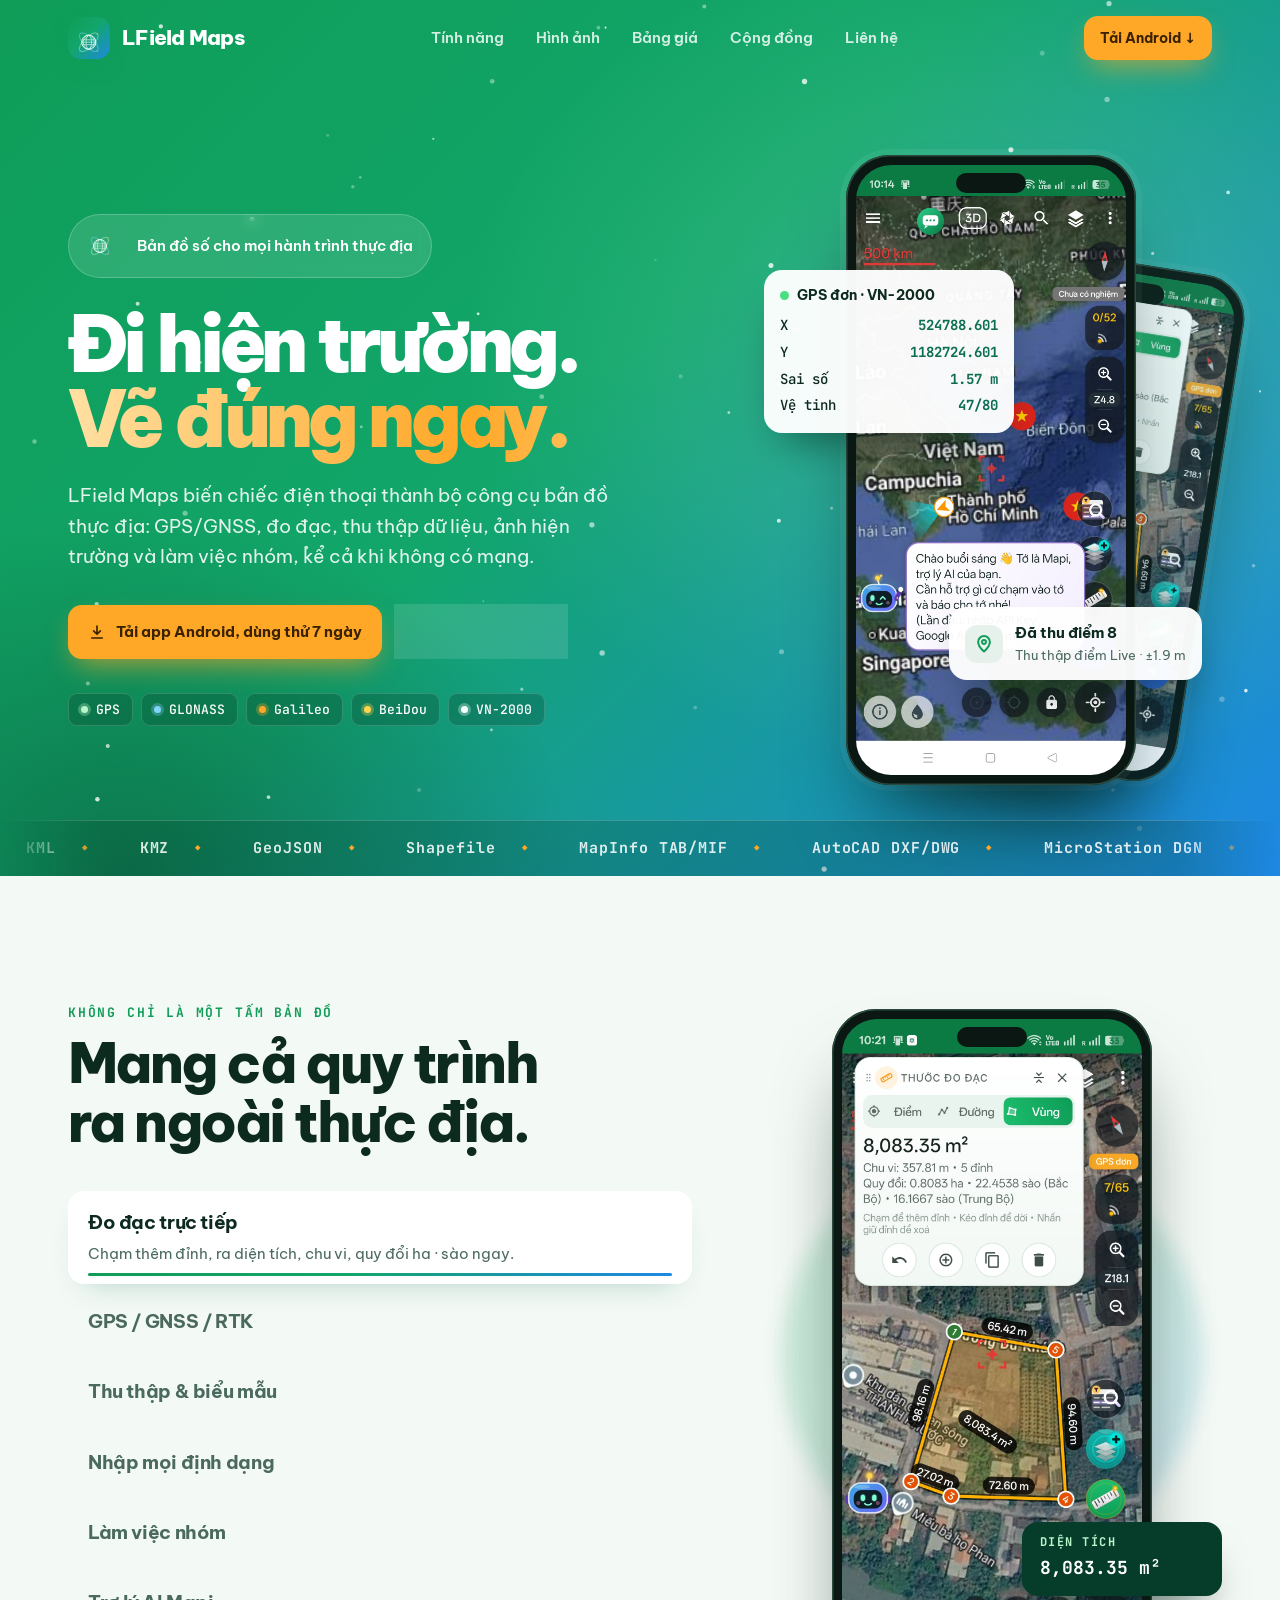
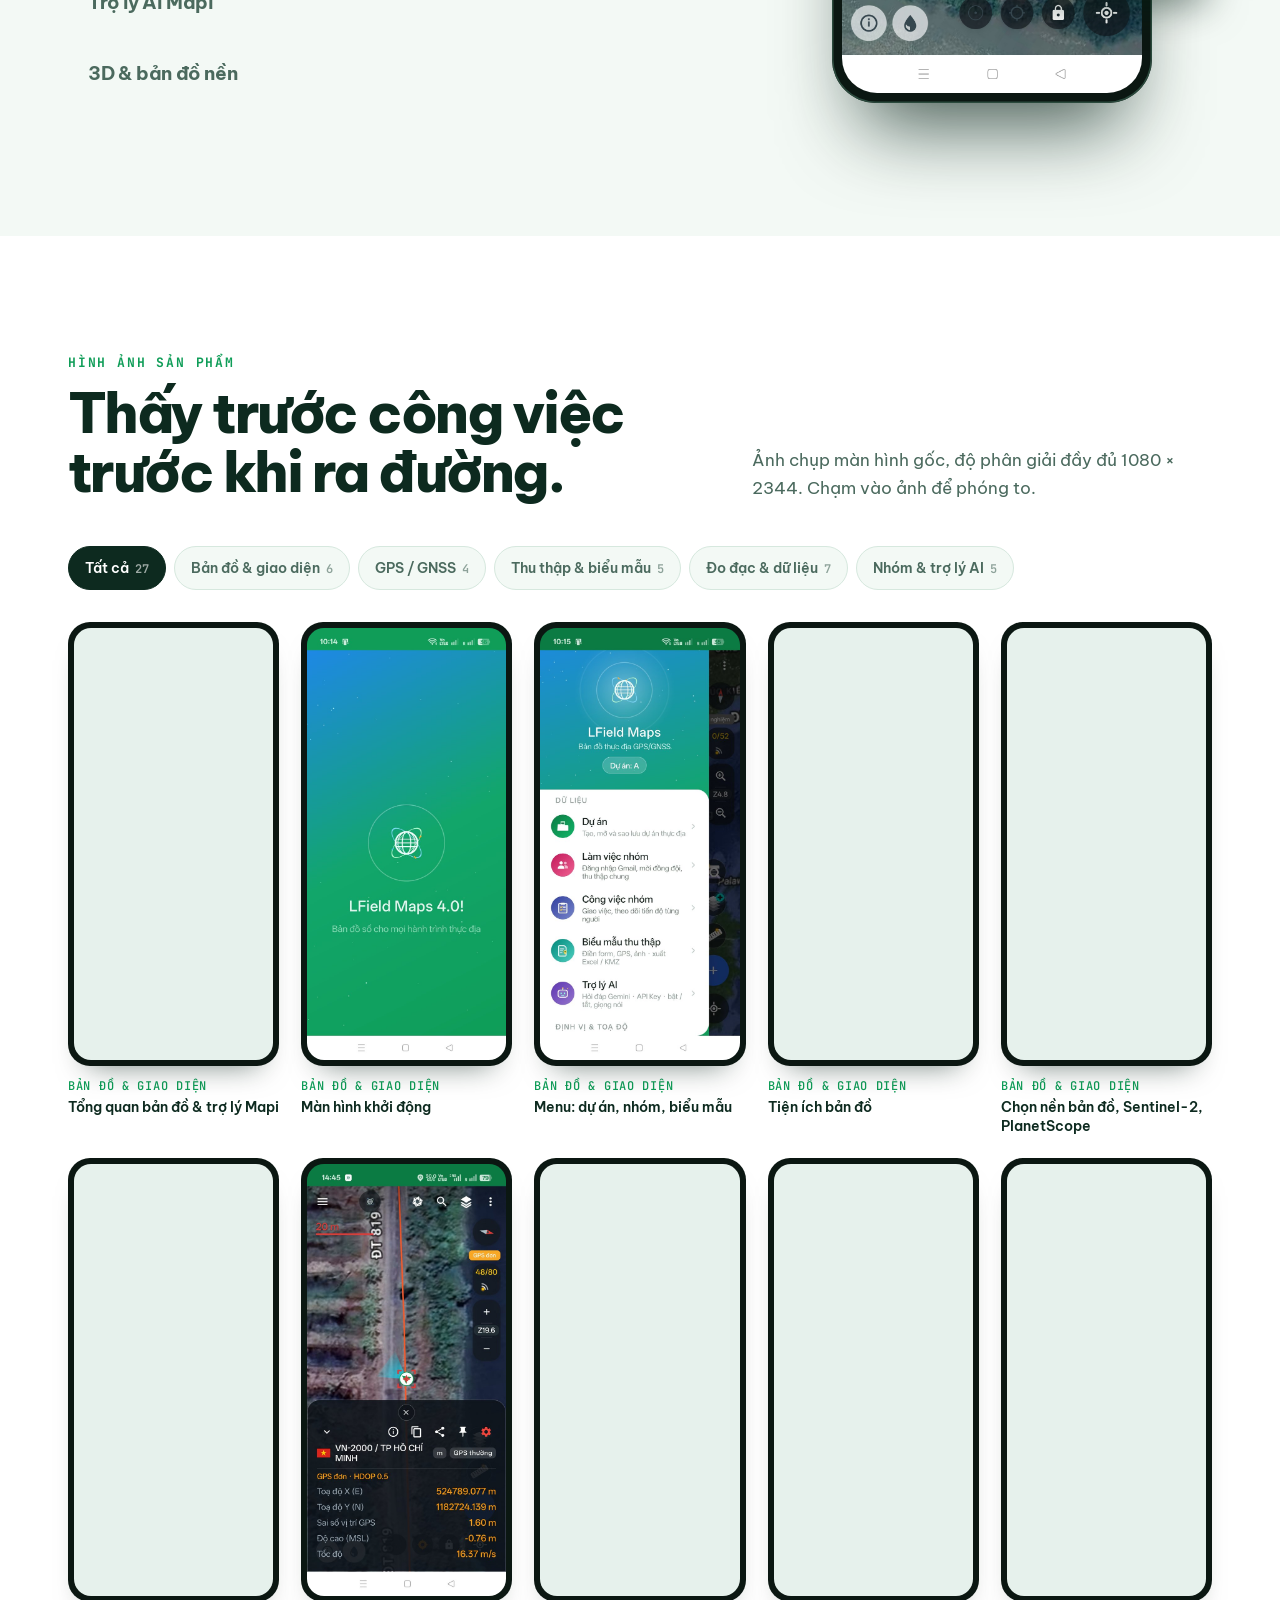
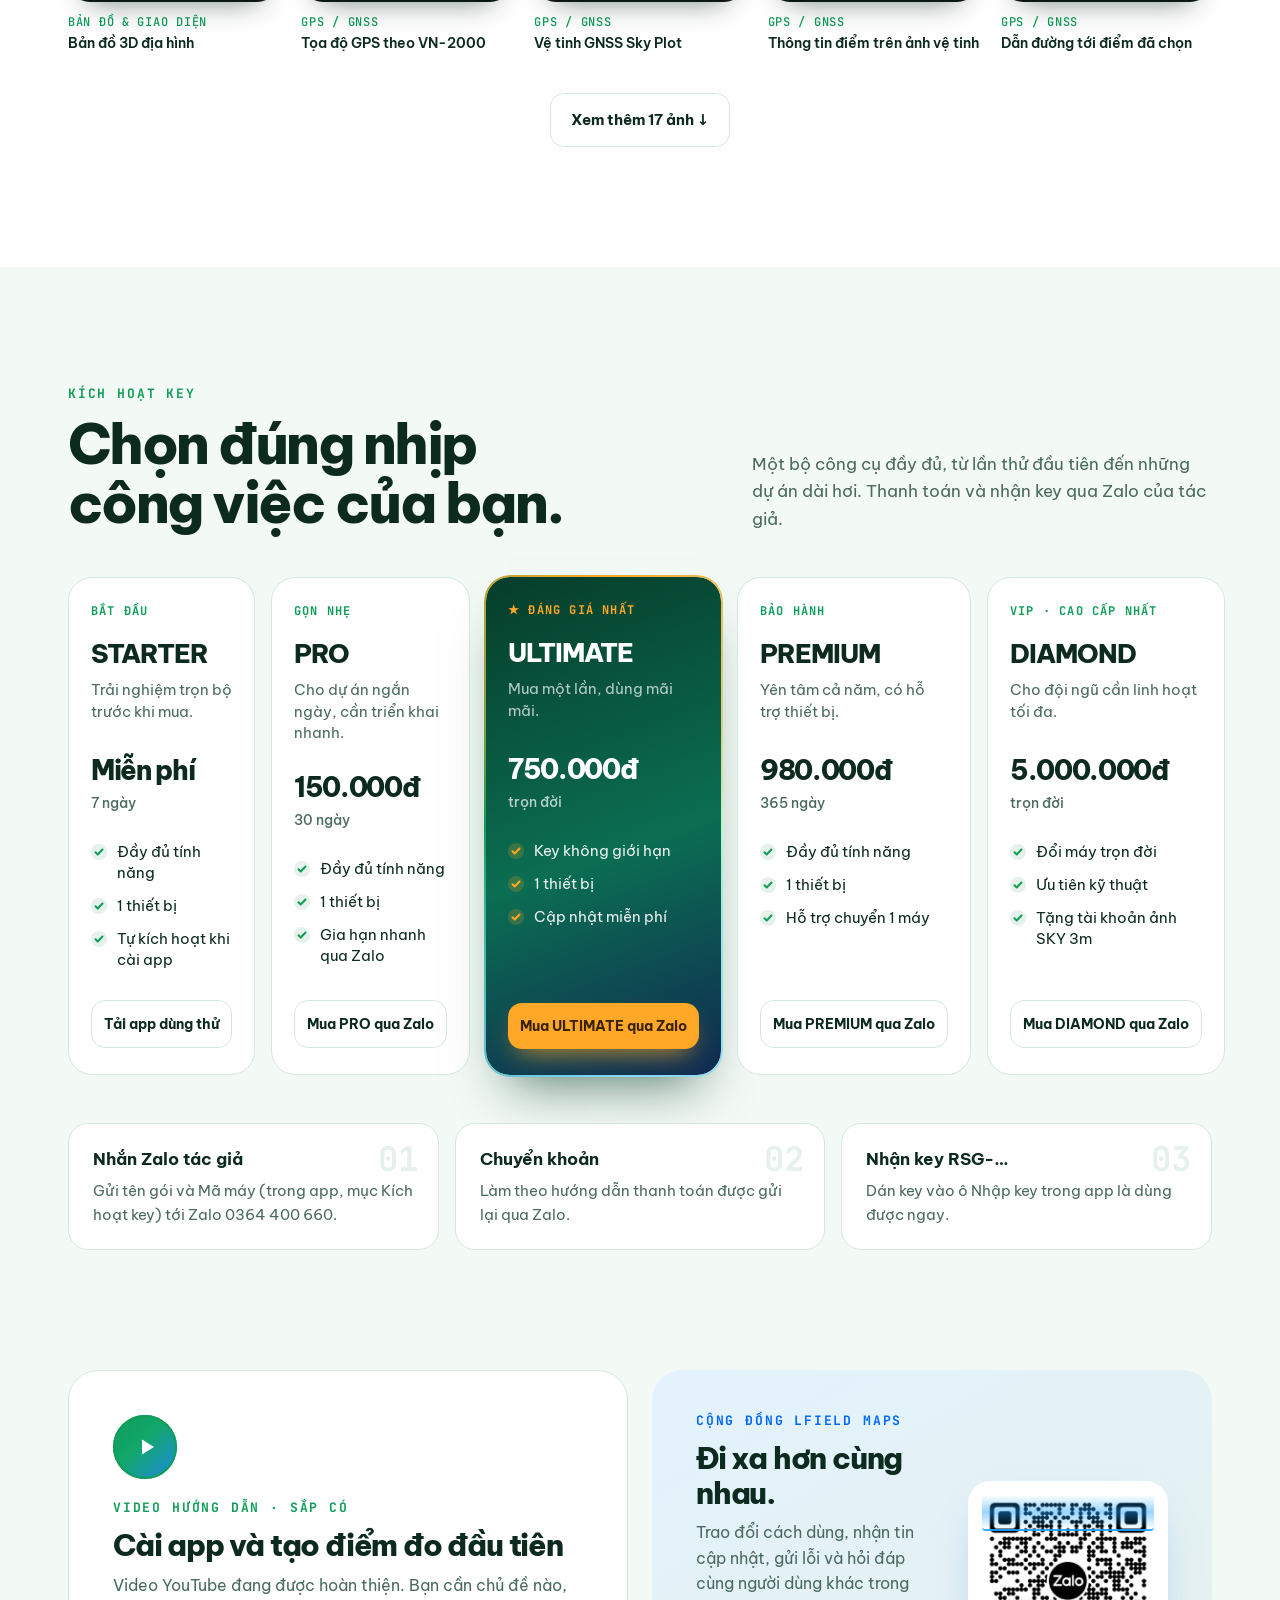
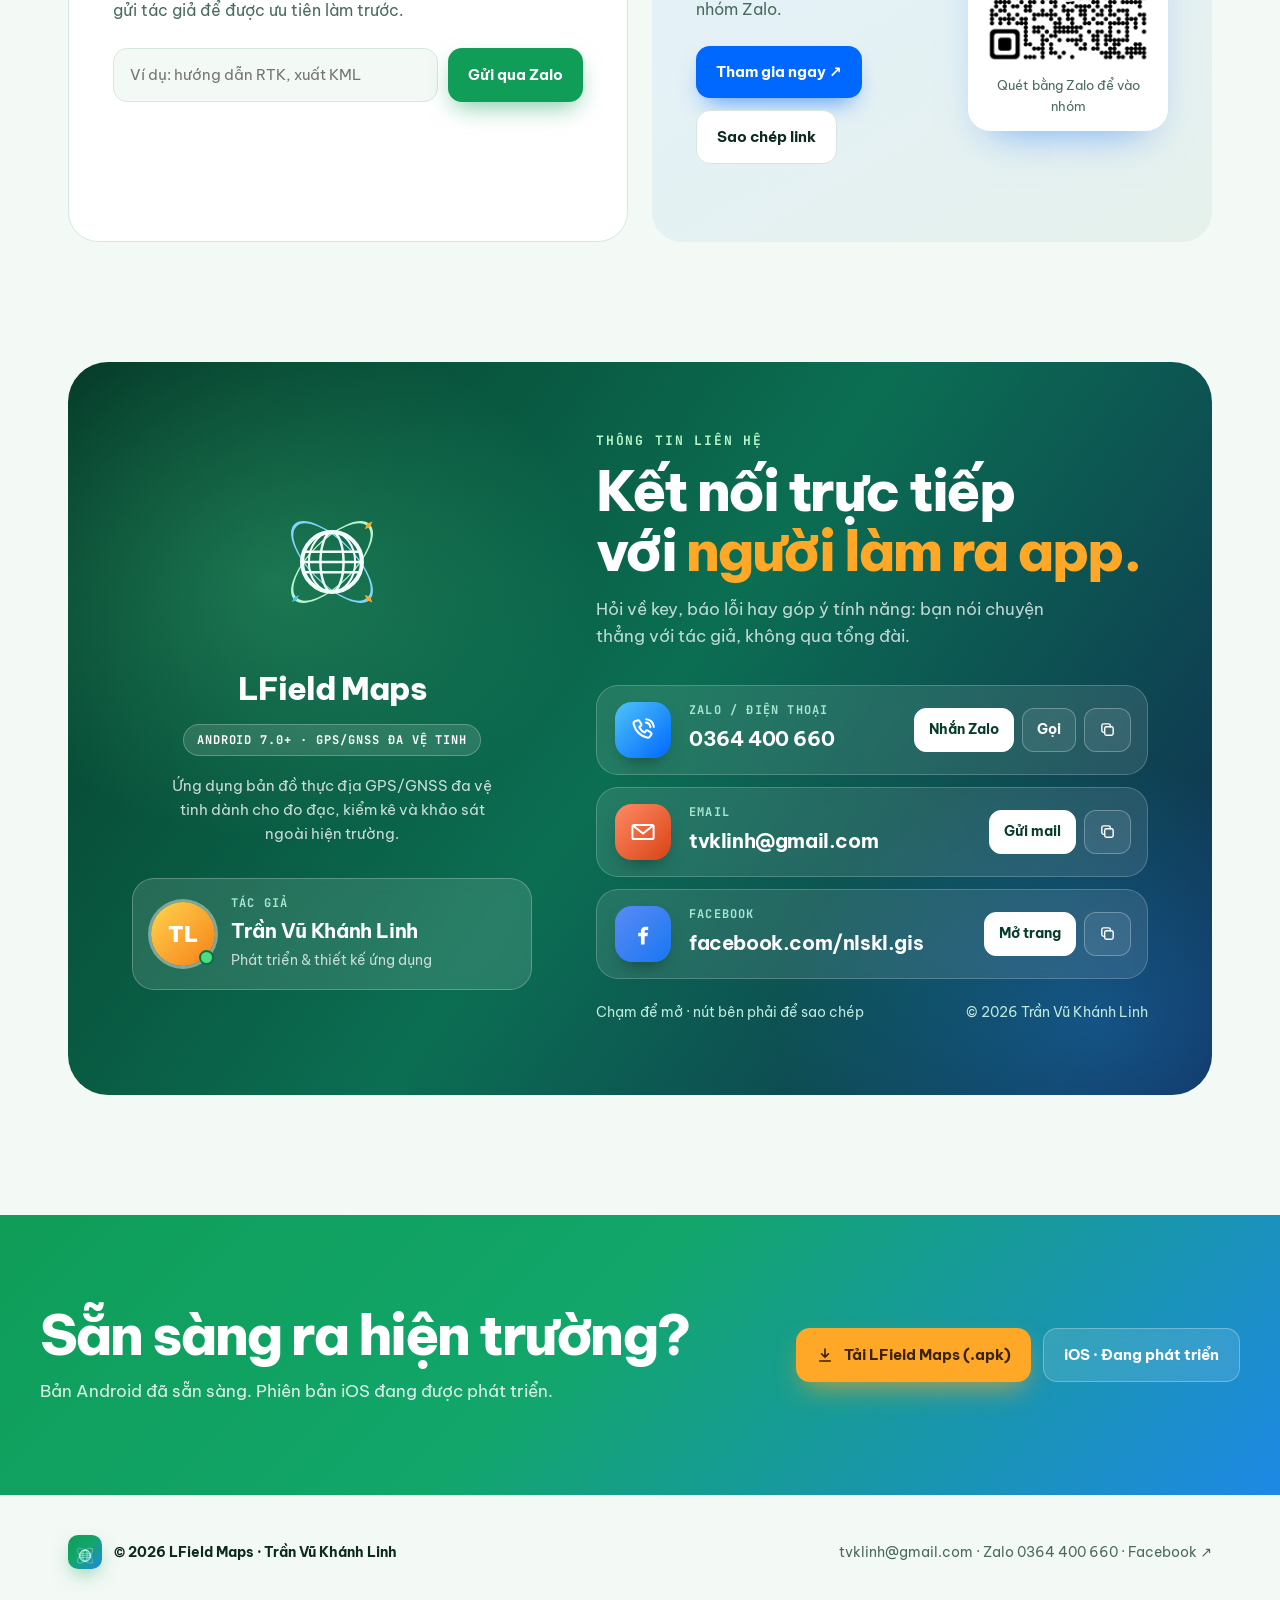
==== commit d0bae86b: "Initial commit" ====
--- a/lfieldmaps/index.html
+++ b/lfieldmaps/index.html
@@ -3,2241 +3,737 @@
 <head>
 <meta charset="utf-8">
 <meta name="viewport" content="width=device-width, initial-scale=1">
-<meta name="robots" content="noindex, nofollow">
-<title>Quản lý key · LField Maps</title>
+<title>LField Maps | Bản đồ số cho mọi hành trình thực địa</title>
+<meta name="description" content="LField Maps: bản đồ thực địa GPS/GNSS đa vệ tinh trên Android. Đo đạc, thu thập dữ liệu, biểu mẫu, ảnh hiện trường, làm việc nhóm và trợ lý AI Mapi, kể cả khi không có mạng.">
+<meta name="theme-color" content="#0B6E52">
+<meta property="og:title" content="LField Maps · Bản đồ số cho mọi hành trình thực địa">
+<meta property="og:description" content="GPS/GNSS đa vệ tinh, đo đạc, thu thập dữ liệu và làm việc nhóm ngay trên điện thoại Android.">
+<meta property="og:image" content="images/tong-quan-mapi.jpg">
+<link rel="icon" type="image/svg+xml" href="data:image/svg+xml,%3Csvg xmlns='http://www.w3.org/2000/svg' viewBox='0 0 108 108'%3E%3Crect width='108' height='108' rx='26' fill='%23FFFFFF'/%3E%3Cg transform='translate(54 54) scale(.8) translate(-54 -54)'%3E%3Cg transform='rotate(-45 54 54)'%3E%3Cg transform='translate(54 54) scale(1 .421) translate(-54 -54)'%3E%3Ccircle cx='54' cy='54' r='38' fill='none' stroke-width='3' stroke='%239BC7B6'/%3E%3Cpath fill='%23FFA726' d='M92,50 L96,54 L92,58 L88,54 Z'/%3E%3C/g%3E%3C/g%3E%3Cg transform='rotate(45 54 54)'%3E%3Cg transform='translate(54 54) scale(1 .421) translate(-54 -54)'%3E%3Ccircle cx='54' cy='54' r='38' fill='none' stroke-width='3' stroke='%239BC7B6'/%3E%3Cpath fill='%231B7F6B' d='M16,50 L20,54 L16,58 L12,54 Z'/%3E%3C/g%3E%3C/g%3E%3Cg fill='none' stroke='%230B6E4F'%3E%3Ccircle cx='54' cy='54' r='22' stroke-width='3.4'/%3E%3Cellipse cx='54' cy='54' rx='8.5' ry='22' stroke-width='2.2'/%3E%3Cellipse cx='54' cy='54' rx='17' ry='22' stroke-width='2'/%3E%3Cpath stroke-width='2.2' d='M33.5,46.5 h41 M32,54 h44 M33.5,61.5 h41'/%3E%3C/g%3E%3C/g%3E%3C/svg%3E">
 <link rel="preconnect" href="https://fonts.googleapis.com">
 <link rel="preconnect" href="https://fonts.gstatic.com" crossorigin>
-<link href="https://fonts.googleapis.com/css2?family=Be+Vietnam+Pro:wght@400;500;600;700&family=JetBrains+Mono:wght@500;700&display=swap" rel="stylesheet">
+<link rel="stylesheet" href="https://fonts.googleapis.com/css2?family=Be+Vietnam+Pro:wght@400;500;600;700;800;900&family=JetBrains+Mono:wght@500;700&display=swap">
 <style>
+/* =========================================================
+   LField Maps · website
+   Màu & hoạt ảnh lấy trực tiếp từ app:
+   - splash: gradient 135° #0F9D58 → #12A66B → #1E88E5, bầu trời sao, 2 vòng radar 1.5s
+   - logo: địa cầu lưới + 2 quỹ đạo, vệ tinh quay 6s (quỹ đạo A) và 8.2s (quỹ đạo B)
+   - trang Giới thiệu: nền #063D2A → #0B6E52 → #102A52, thẻ kính, icon mail/zalo/facebook
+   ========================================================= */
 :root{
-  --bg: oklch(0.975 0.008 165);
-  --surface: oklch(0.995 0.004 165);
-  --sunken: oklch(0.955 0.01 165);
-  --ink: oklch(0.24 0.025 165);
-  --ink-2: oklch(0.44 0.02 165);
-  --muted: oklch(0.6 0.016 165);
-  --line: oklch(0.905 0.012 165);
-  --line-2: oklch(0.86 0.014 165);
-  --accent: oklch(0.5 0.13 158);
-  --accent-hover: oklch(0.45 0.125 158);
-  --accent-ink: oklch(0.34 0.085 158);
-  --accent-wash: oklch(0.94 0.04 158);
-  --ok: oklch(0.56 0.14 150);   --ok-wash: oklch(0.95 0.04 150);
-  --warn: oklch(0.66 0.15 70);  --warn-wash: oklch(0.96 0.05 80);
-  --bad: oklch(0.56 0.19 25);   --bad-wash: oklch(0.95 0.035 25);
-  --off: oklch(0.62 0.01 165);  --off-wash: oklch(0.94 0.006 165);
-  --p-starter: oklch(0.56 0.1 178);
-  --p-pro: oklch(0.53 0.17 262);
-  --p-ultimate: oklch(0.5 0.2 296);
-  --p-premium: oklch(0.64 0.15 62);
-  --p-diamond: oklch(0.52 0.11 215);
-  --radius: 12px;
-  --shadow-sm: 0 1px 2px oklch(0.3 0.03 165 / 0.06);
-  --shadow-md: 0 8px 24px -12px oklch(0.3 0.04 165 / 0.22);
-  --ease: cubic-bezier(0.22, 1, 0.36, 1);
-  --mono: "JetBrains Mono", ui-monospace, SFMono-Regular, Menlo, monospace;
+  --g:#0F9D58;--g-dark:#0B7A43;--g-mid:#12A66B;--blue:#1E88E5;
+  --deep:#063D2A;--deep2:#0B6E52;--navy:#102A52;
+  --mint:#B9F6CA;--sky:#81D4FA;--sun:#FFA726;--globe:#F2FFFB;--label:#A8E6D2;
+  --ink:#0D2A1F;--muted:#4B6A5E;--paper:#F3F9F5;--surface:#FFFFFF;--line:#D6E8DE;--wash:#E6F1EC;
+  --ease:cubic-bezier(.16,1,.3,1);
+  --mono:'JetBrains Mono',ui-monospace,monospace;
+  --splash:linear-gradient(135deg,#0F9D58 0%,#12A66B 45%,#1E88E5 100%);
 }
 *{box-sizing:border-box}
-html,body{margin:0}
-body{font-family:"Be Vietnam Pro",system-ui,-apple-system,"Segoe UI",sans-serif;background:var(--bg);color:var(--ink);font-size:15px;line-height:1.55;-webkit-font-smoothing:antialiased}
-h1,h2,h3{margin:0;text-wrap:balance;line-height:1.2}
-button,input,select,textarea{font:inherit;color:inherit}
-.mono{font-family:var(--mono);font-variant-numeric:tabular-nums;letter-spacing:.02em}
-.num{font-variant-numeric:tabular-nums}
-.hidden{display:none !important}
-:focus-visible{outline:2px solid var(--accent);outline-offset:2px;border-radius:6px}
-
-/* ---------- header ---------- */
-header.top{position:sticky;top:0;z-index:20;background:oklch(0.975 0.008 165 / 0.92);backdrop-filter:saturate(1.4) blur(8px);border-bottom:1px solid var(--line)}
-.top-inner{max-width:1240px;margin:0 auto;padding:14px 24px;display:flex;align-items:center;gap:16px}
-.brand{display:flex;align-items:center;gap:12px}
-.mark{width:34px;height:34px;border-radius:10px;background:var(--accent-ink);display:grid;place-items:center;color:var(--accent-wash);font-weight:700;font-size:13px;letter-spacing:.04em}
-.brand b{display:block;font-size:15px}
-.brand small{display:block;color:var(--muted);font-size:12px;margin-top:-2px}
-.top-right{margin-left:auto;display:flex;align-items:center;gap:10px;font-size:13px;color:var(--ink-2)}
-.chip{display:inline-flex;align-items:center;gap:6px;padding:4px 10px;border-radius:999px;background:var(--sunken);font-size:12px;color:var(--ink-2);white-space:nowrap}
-.chip .dot{width:7px;height:7px;border-radius:50%;background:var(--ok)}
-.chip.demo{background:var(--warn-wash);color:oklch(0.45 0.1 70)}
-.chip.demo .dot{background:var(--warn)}
-
-/* ---------- buttons ---------- */
-.btn{display:inline-flex;align-items:center;justify-content:center;gap:8px;min-height:40px;padding:0 16px;border-radius:10px;border:1px solid var(--line-2);background:var(--surface);font-weight:600;font-size:14px;cursor:pointer;transition:background .15s var(--ease),border-color .15s var(--ease),transform .1s var(--ease);white-space:nowrap}
-.btn:hover{background:var(--sunken)}
-.btn:active{transform:translateY(1px)}
-.btn:disabled{opacity:.5;cursor:not-allowed}
-.btn.primary{background:var(--accent);border-color:var(--accent);color:oklch(0.985 0.01 158)}
-.btn.primary:hover{background:var(--accent-hover)}
-.btn.danger{color:var(--bad);border-color:oklch(0.85 0.06 25)}
-.btn.danger:hover{background:var(--bad-wash)}
-.btn.quiet{border-color:transparent;background:transparent;color:var(--ink-2)}
-.btn.quiet:hover{background:var(--sunken)}
-.btn.sm{min-height:32px;padding:0 11px;font-size:13px;border-radius:8px}
-.btn svg{width:16px;height:16px}
-
-/* ---------- layout ---------- */
-main{max-width:1240px;margin:0 auto;padding:28px 24px 80px}
-.tabs{display:flex;gap:4px;border-bottom:1px solid var(--line);margin-bottom:24px;overflow-x:auto}
-.tab{padding:10px 14px;border:0;background:none;font-weight:600;font-size:14px;color:var(--muted);cursor:pointer;border-bottom:2px solid transparent;margin-bottom:-1px;white-space:nowrap}
-.tab[aria-selected="true"]{color:var(--ink);border-bottom-color:var(--accent)}
-.tab .count{font-weight:500;color:var(--muted);margin-left:4px}
-
-/* ---------- setup ---------- */
-.setup{max-width:560px;margin:56px auto;padding:0 24px}
-.setup h1{font-size:30px;letter-spacing:-.01em}
-.setup .lead{color:var(--ink-2);margin:10px 0 32px;max-width:52ch}
-.step{display:grid;grid-template-columns:32px 1fr;gap:14px;padding:20px 0;border-top:1px solid var(--line)}
-.step-n{width:28px;height:28px;border-radius:50%;background:var(--accent-wash);color:var(--accent-ink);display:grid;place-items:center;font-weight:700;font-size:13px}
-.step.done .step-n{background:var(--accent);color:var(--accent-wash)}
-.step h3{font-size:16px;margin-bottom:4px}
-.step p{margin:0 0 12px;color:var(--ink-2);font-size:14px}
-.field{display:flex;flex-direction:column;gap:6px;margin-bottom:12px}
-.field label{font-size:12.5px;font-weight:600;color:var(--ink-2)}
-.field .hint{font-size:12px;color:var(--muted)}
-input[type=text],input[type=email],input[type=password],input[type=date],input[type=number],input[type=search],select,textarea{width:100%;min-height:40px;padding:8px 12px;border:1px solid var(--line-2);border-radius:10px;background:var(--surface);transition:border-color .15s var(--ease),box-shadow .15s var(--ease)}
-textarea{min-height:110px;resize:vertical;line-height:1.5}
-input:focus,select:focus,textarea:focus{outline:none;border-color:var(--accent);box-shadow:0 0 0 3px oklch(0.5 0.13 158 / 0.15)}
-input.mono,textarea.mono{font-family:var(--mono);font-size:13.5px}
-.err{color:var(--bad);font-size:13px;margin-top:6px;min-height:1em}
-.demo-link{margin-top:28px;font-size:14px;color:var(--ink-2)}
-.demo-link button{border:0;background:none;color:var(--accent-ink);font-weight:600;cursor:pointer;padding:0;text-decoration:underline;text-underline-offset:3px}
-
-/* ---------- toolbar ---------- */
-.sweep-note{margin:-4px 0 16px;font-size:13px;color:var(--muted);max-width:75ch}.sweep-note b{color:var(--ink-2)}
-.team-tag{display:inline-block;margin-top:2px;font-size:12px;color:var(--muted)}
-.toolbar{display:flex;flex-wrap:wrap;align-items:center;gap:10px 16px;margin-bottom:16px}
-.filters{display:flex;flex-wrap:wrap;gap:6px}
-.filter{border:1px solid var(--line);background:var(--surface);border-radius:999px;padding:6px 12px;font-size:13px;font-weight:500;color:var(--ink-2);cursor:pointer;display:inline-flex;align-items:center;gap:7px;transition:all .15s var(--ease)}
-.filter b{font-weight:700;color:var(--ink);font-variant-numeric:tabular-nums}
-.filter:hover{border-color:var(--line-2)}
-.filter[aria-pressed="true"]{background:var(--ink);border-color:var(--ink);color:oklch(0.9 0.01 165)}
-.filter[aria-pressed="true"] b{color:oklch(0.985 0.005 165)}
-.filter .sw{width:8px;height:8px;border-radius:50%}
-.search{margin-left:auto;position:relative;min-width:240px}
-.search input{padding-left:34px}
-.search svg{position:absolute;left:11px;top:50%;transform:translateY(-50%);width:16px;height:16px;color:var(--muted)}
-
-/* ---------- create panel ---------- */
-.create{background:var(--surface);border:1px solid var(--line);border-radius:16px;margin-bottom:24px;box-shadow:var(--shadow-sm);overflow:hidden}
-.create-head{display:flex;align-items:center;justify-content:space-between;padding:18px 22px;border-bottom:1px solid var(--line)}
-.create-head h2{font-size:18px}
-.create-body{padding:22px;display:grid;grid-template-columns:1.25fr 1fr;gap:28px}
-.plans{display:grid;grid-template-columns:repeat(2,1fr);gap:10px;margin-bottom:16px}
-.plan-opt{position:relative;border:1.5px solid var(--line);border-radius:12px;padding:12px 14px;cursor:pointer;background:var(--surface);transition:border-color .15s var(--ease),background .15s var(--ease)}
-.plan-opt input{position:absolute;opacity:0;pointer-events:none}
-.plan-opt .pn{font-weight:700;font-size:14px;letter-spacing:.04em;color:var(--pc)}
-.plan-opt .pp{font-size:18px;font-weight:700;margin-top:2px}
-.plan-opt .pd{font-size:12px;color:var(--muted)}
-.plan-opt .po{font-size:12px;color:var(--muted);text-decoration:line-through;margin-left:6px;font-weight:500}
-.plan-opt:has(input:checked){border-color:var(--pc);background:color-mix(in oklch, var(--pc) 7%, var(--surface))}
-.plan-opt:has(input:focus-visible){outline:2px solid var(--pc);outline-offset:2px}
-.grid2{display:grid;grid-template-columns:1fr 1fr;gap:0 12px}
-.result{background:var(--sunken);border-radius:14px;padding:18px;display:flex;flex-direction:column;gap:12px}
-.result.empty{justify-content:center;align-items:flex-start;color:var(--muted);font-size:14px}
-.result .keybig{font-family:var(--mono);font-size:21px;font-weight:700;letter-spacing:.04em;color:var(--accent-ink);word-break:break-all}
-.result textarea{min-height:150px;font-size:13.5px;background:var(--surface)}
-.result .row{display:flex;gap:8px;flex-wrap:wrap}
-.eyebrow{font-size:11.5px;font-weight:700;letter-spacing:.09em;color:var(--muted);text-transform:uppercase}
-
-/* ---------- table ---------- */
-.table-wrap{background:var(--surface);border:1px solid var(--line);border-radius:16px;overflow:hidden;overflow-x:auto;-webkit-overflow-scrolling:touch;box-shadow:var(--shadow-sm)}
-table{width:100%;border-collapse:collapse;font-size:14px}
-thead th{text-align:left;font-size:11.5px;font-weight:700;letter-spacing:.08em;text-transform:uppercase;color:var(--muted);padding:12px 16px;background:var(--sunken);border-bottom:1px solid var(--line);white-space:nowrap}
-tbody tr.row{cursor:pointer;transition:background .12s var(--ease)}
-tbody tr.row:hover{background:oklch(0.97 0.01 165)}
-tbody tr.row.open{background:var(--accent-wash)}
-tbody td{padding:13px 16px;border-bottom:1px solid var(--line);vertical-align:middle}
-tbody tr:last-child td{border-bottom:0}
-.cust b{display:block;font-weight:600}
-.cust small{color:var(--muted);font-size:12.5px}
-.badge{display:inline-block;padding:3px 9px;border-radius:7px;font-size:11.5px;font-weight:700;letter-spacing:.06em;color:var(--pc);background:color-mix(in oklch, var(--pc) 12%, var(--surface))}
-.status{display:inline-flex;align-items:center;gap:7px;font-size:13px;font-weight:600;white-space:nowrap}
-.status i{width:8px;height:8px;border-radius:50%;background:currentColor}
-.s-active{color:var(--ok)} .s-soon{color:var(--warn)} .s-expired{color:var(--bad)} .s-revoked{color:var(--off)} .s-trial{color:var(--p-starter)}
-.exp{min-width:150px}
-.exp .d{font-weight:600}
-.exp small{display:block;color:var(--muted);font-size:12.5px}
-.meter{height:4px;border-radius:4px;background:var(--line);margin-top:6px;overflow:hidden;width:120px}
-.meter span{display:block;height:100%;border-radius:4px;background:currentColor;transform-origin:left}
-.keycell{display:flex;align-items:center;gap:6px}
-.icon-btn{width:30px;height:30px;border-radius:8px;border:0;background:transparent;display:grid;place-items:center;cursor:pointer;color:var(--muted)}
-.icon-btn:hover{background:var(--sunken);color:var(--ink)}
-.icon-btn svg{width:15px;height:15px}
-
-/* detail row */
-tr.detail td{background:oklch(0.985 0.008 158);padding:0;border-bottom:1px solid var(--line)}
-.detail-inner{display:grid;grid-template-columns:1.2fr 1fr 1fr;gap:28px;padding:22px 22px 24px;animation:reveal .35s var(--ease)}
-@keyframes reveal{from{opacity:0;transform:translateY(-6px)}to{opacity:1;transform:none}}
-.detail-inner h4{margin:0 0 12px;font-size:13px;letter-spacing:.06em;text-transform:uppercase;color:var(--ink-2)}
-.quick{display:flex;flex-wrap:wrap;gap:8px;margin-bottom:16px}
-.history{list-style:none;margin:0;padding:0;max-height:220px;overflow:auto;font-size:13px}
-.history li{padding:8px 0;border-bottom:1px dashed var(--line);display:grid;grid-template-columns:auto 1fr;gap:4px 10px}
-.history time{color:var(--muted);font-variant-numeric:tabular-nums;font-size:12px;white-space:nowrap}
-.warnbox{font-size:13px;padding:10px 12px;border-radius:10px;background:var(--warn-wash);color:oklch(0.42 0.1 70);margin-bottom:10px}
-
-/* empty + skeleton */
-.empty-state{padding:56px 24px;text-align:center;color:var(--ink-2)}
-.empty-state h3{font-size:17px;margin-bottom:6px;color:var(--ink)}
-.empty-state p{margin:0 auto 16px;max-width:44ch;font-size:14px}
-.skel td span{display:block;height:12px;border-radius:6px;background:linear-gradient(90deg,var(--sunken),var(--line),var(--sunken));background-size:200% 100%;animation:sh 1.2s linear infinite}
-@keyframes sh{to{background-position:-200% 0}}
-
-/* settings */
-.settings{display:grid;grid-template-columns:1fr 1fr;gap:24px}
-.panel{background:var(--surface);border:1px solid var(--line);border-radius:16px;padding:22px}
-.panel h2{font-size:17px;margin-bottom:6px}
-.panel p{color:var(--ink-2);font-size:14px;margin:0 0 14px}
-.panel .row{display:flex;gap:8px;flex-wrap:wrap;margin-top:12px}
-.keystate{display:flex;align-items:center;gap:10px;padding:12px 14px;border-radius:12px;background:var(--sunken);margin-bottom:14px;font-size:14px}
-.keystate.ok{background:var(--ok-wash);color:oklch(0.36 0.09 150)}
-.keystate.no{background:var(--bad-wash);color:oklch(0.42 0.15 25)}
-ol.guide{margin:0;padding-left:20px;color:var(--ink-2);font-size:14px}
-ol.guide li{margin-bottom:6px}
-code{font-family:var(--mono);font-size:.88em;background:var(--sunken);padding:1px 6px;border-radius:5px}
-.mhint{font-size:13px;color:var(--ink-2);margin-top:10px;line-height:1.5}
-.mhint.ok{color:oklch(0.36 0.09 150)}.mhint.bad{color:var(--bad)}
-.keystate b{font-weight:700}
-.err a{color:inherit;font-weight:600}
-.pdlg{border:1px solid var(--line);border-radius:14px;padding:20px;width:min(380px,92vw);background:var(--surface);color:var(--ink)}
-.pdlg::backdrop{background:rgb(0 0 0 / .35)}
-.pdlg h3{font-size:16px;margin:0 0 10px}
-.pdlg .acts{display:flex;gap:8px;justify-content:flex-end;margin-top:14px}
-.pdlg .acts .btn.quiet{order:-1}
-.price-table{width:100%;font-size:13.5px}
-.price-table td{padding:8px 0;border-bottom:1px solid var(--line)}
-.price-table td:last-child{text-align:right;font-variant-numeric:tabular-nums}
-
-/* toast */
-.toasts{position:fixed;bottom:22px;left:50%;transform:translateX(-50%);display:flex;flex-direction:column;gap:8px;z-index:50;align-items:center}
-.toast{background:var(--ink);color:oklch(0.96 0.01 165);padding:10px 16px;border-radius:10px;font-size:14px;box-shadow:var(--shadow-md);animation:tin .3s var(--ease)}
-.toast.bad{background:oklch(0.45 0.16 25)}
-@keyframes tin{from{opacity:0;transform:translateY(10px)}to{opacity:1;transform:none}}
-
-/* ---------- THÔNG BÁO TOÀN BỘ NGƯỜI DÙNG ---------- */
-.bc-grid{display:grid;grid-template-columns:minmax(0,1.35fr) minmax(300px,.9fr);gap:24px;align-items:start;margin-bottom:28px}
-.bc-form .eyebrow{margin:14px 0 8px}
-.bc-head{display:flex;align-items:center;justify-content:space-between;gap:10px}
-.bc-templates{display:flex;flex-wrap:wrap;gap:6px}
-.bc-tpl{border:1px dashed var(--line-2);background:var(--surface);border-radius:999px;padding:6px 12px;font-size:13px;font-weight:500;cursor:pointer;color:var(--ink-2);transition:all .15s var(--ease)}
-.bc-tpl:hover{border-style:solid;border-color:var(--accent);color:var(--accent-ink);background:var(--accent-wash)}
-.bc-themes{display:grid;grid-template-columns:repeat(3,1fr);gap:8px}
-.bc-theme{position:relative;border:1.5px solid var(--line);border-radius:12px;padding:10px 10px 10px 50px;cursor:pointer;min-height:52px;display:flex;flex-direction:column;justify-content:center;background:var(--surface);transition:border-color .15s var(--ease)}
-.bc-theme input{position:absolute;opacity:0;pointer-events:none}
-.bc-theme .sw{position:absolute;left:10px;top:50%;transform:translateY(-50%);width:30px;height:30px;border-radius:9px;display:grid;place-items:center;font-size:16px;background:var(--g)}
-.bc-theme b{font-size:13.5px}
-.bc-theme small{font-size:11.5px;color:var(--muted);line-height:1.3}
-.bc-theme:has(input:checked){border-color:var(--c);background:color-mix(in oklch, var(--c) 7%, var(--surface))}
-.bc-theme:has(input:focus-visible){outline:2px solid var(--c);outline-offset:2px}
-.bc-tt{display:grid;grid-template-columns:76px 1fr;gap:0 12px}
-.bc-tt input#bcEmoji{text-align:center;font-size:22px;padding:4px}
-.hint-row{display:flex;justify-content:space-between;gap:10px}
-.switch{display:flex;align-items:flex-start;gap:10px;font-size:14px;color:var(--ink-2);cursor:pointer;margin:6px 0 4px;line-height:1.4}
-.switch input{appearance:none;flex:none;width:38px;height:22px;border-radius:999px;background:var(--line-2);position:relative;cursor:pointer;transition:background .2s var(--ease);margin:0}
-.switch input::after{content:"";position:absolute;top:3px;left:3px;width:16px;height:16px;border-radius:50%;background:#fff;box-shadow:var(--shadow-sm);transition:transform .2s var(--ease)}
-.switch input:checked{background:var(--accent)}
-.switch input:checked::after{transform:translateX(16px)}
-.bc-more{margin:6px 0 10px;font-size:14px}
-.bc-more summary{cursor:pointer;color:var(--ink-2);font-weight:600;padding:6px 0}
-.bc-actions{display:flex;gap:8px;flex-wrap:wrap;margin-top:14px;align-items:center}
-.bc-editing{font-size:12.5px;padding:3px 10px;border-radius:999px;background:var(--warn-wash);color:oklch(0.45 0.1 70);font-weight:600}
-
-/* điện thoại xem trước */
-.bc-preview{position:sticky;top:84px;display:flex;flex-direction:column;align-items:center;gap:10px}
-.phone{width:300px;height:610px;border-radius:44px;padding:11px;background:oklch(0.22 0.02 165);box-shadow:0 30px 60px -30px oklch(0.2 0.05 165 / .55),inset 0 0 0 2px oklch(0.35 0.02 165)}
-.screen{position:relative;width:100%;height:100%;border-radius:34px;overflow:hidden;background:
-  linear-gradient(0deg,oklch(0.93 0.03 150 / .6) 1px,transparent 1px) 0 0/28px 28px,
-  linear-gradient(90deg,oklch(0.93 0.03 150 / .6) 1px,transparent 1px) 0 0/28px 28px,
-  radial-gradient(circle at 30% 40%,oklch(0.86 0.07 150),transparent 55%),
-  radial-gradient(circle at 75% 70%,oklch(0.85 0.06 220),transparent 50%),oklch(0.92 0.03 140)}
-.screen .notch{position:absolute;top:9px;left:50%;transform:translateX(-50%);width:84px;height:22px;border-radius:12px;background:oklch(0.22 0.02 165);z-index:5}
-.screen .scrim{position:absolute;inset:0;background:oklch(0.12 0.02 165 / .74)}
-.screen canvas{position:absolute;inset:0;width:100%;height:100%;pointer-events:none}
-.pcard{position:absolute;left:16px;right:16px;top:50%;transform:translateY(-50%);background:#fdfefd;border-radius:22px;overflow:hidden;box-shadow:0 20px 40px -12px rgb(0 0 0 / .5);max-height:540px;display:flex;flex-direction:column}
-.pcard.pop{animation:pop .6s cubic-bezier(.34,1.56,.64,1)}
-@keyframes pop{from{opacity:0;transform:translateY(-44%) scale(.86)}to{opacity:1;transform:translateY(-50%) scale(1)}}
-.phead{position:relative;padding:22px 16px 14px;text-align:center;color:#fff;overflow:hidden;flex:none}
-.phead::before{content:"";position:absolute;inset:-60%;background:repeating-conic-gradient(from 0deg,rgb(255 255 255 / .09) 0 7deg,transparent 7deg 30deg);animation:spin 60s linear infinite}
-.phead::after{content:"";position:absolute;inset:0;background:radial-gradient(circle at 50% 60%,rgb(255 255 255 / .25),transparent 60%)}
-@keyframes spin{to{transform:rotate(360deg)}}
-.phead > *{position:relative;z-index:1}
-.pemoji{width:70px;height:70px;margin:0 auto;border-radius:50%;display:grid;place-items:center;font-size:34px;background:rgb(255 255 255 / .2);box-shadow:inset 0 0 0 2px rgb(255 255 255 / .4)}
-.pcard.pop .pemoji{animation:emo .8s .25s cubic-bezier(.34,1.8,.64,1) both}
-@keyframes emo{from{transform:scale(.3) rotate(-25deg)}to{transform:none}}
-.peyebrow{margin-top:10px;font-size:10.5px;font-weight:700;letter-spacing:.16em;text-shadow:0 1px 3px rgb(0 0 0 / .3)}
-.pclose{position:absolute;top:10px;right:10px;width:26px;height:26px;border-radius:50%;background:rgb(0 0 0 / .2);display:grid;place-items:center;font-size:13px;z-index:2}
-.plantern{position:absolute;top:0;width:26px;z-index:1;transform-origin:50% 0;animation:swing 2.6s ease-in-out infinite alternate}
-.plantern.l{left:14px}.plantern.r{right:18px;animation-delay:-1.2s;transform:scale(.8)}
-@keyframes swing{from{rotate:-7deg}to{rotate:7deg}}
-.pbody{padding:14px 18px 16px;text-align:center;overflow:auto}
-.ptitle{font-size:16.5px;font-weight:700;line-height:1.25;color:var(--ink)}
-.pmeta{font-size:11px;color:var(--muted);margin-top:3px}
-.pbar{width:36px;height:3px;border-radius:3px;margin:11px auto}
-.ptext{font-size:12.8px;line-height:1.55;color:var(--ink-2);white-space:pre-wrap;word-break:break-word}
-.ptext.left{text-align:left}
-.ptext a{color:var(--accent);text-decoration:underline;word-break:break-all}
-.pbtn{margin-top:14px;border-radius:12px;padding:11px;color:#fff;font-weight:700;font-size:13px}
-.pghost{margin-top:8px;border-radius:11px;padding:8px;border:1px solid var(--line);font-weight:600;font-size:12px;color:var(--ink-2)}
-.pmute{margin-top:9px;font-size:11px;color:var(--muted)}
-.pnotif{position:absolute;left:10px;right:10px;top:40px;background:rgb(255 255 255 / .96);border-radius:16px;padding:10px 12px;box-shadow:0 10px 24px -10px rgb(0 0 0 / .4);display:flex;gap:10px;font-size:11.5px;z-index:4;animation:drop .5s var(--ease)}
-@keyframes drop{from{transform:translateY(-30px);opacity:0}}
-.pnotif .ic{flex:none;width:26px;height:26px;border-radius:8px;display:grid;place-items:center;color:#fff;font-size:13px}
-.pnotif b{display:block;font-size:12px;color:var(--ink)}
-.pnotif span{color:var(--ink-2);display:-webkit-box;-webkit-line-clamp:2;-webkit-box-orient:vertical;overflow:hidden}
-.preview-tabs{display:flex;gap:4px;background:var(--sunken);padding:4px;border-radius:10px}
-.preview-tabs button{border:0;background:transparent;padding:6px 12px;border-radius:7px;font-size:12.5px;font-weight:600;color:var(--ink-2);cursor:pointer}
-.preview-tabs button[aria-pressed="true"]{background:var(--surface);color:var(--ink);box-shadow:var(--shadow-sm)}
-
-/* danh sách đã gửi */
-.bc-list-head{display:flex;align-items:center;gap:16px;flex-wrap:wrap;margin:6px 0 14px}
-.bc-list-head h2{font-size:18px}
-.bc-list{display:grid;gap:12px}
-.bc-item{display:grid;grid-template-columns:52px 1fr auto;gap:14px;align-items:start;background:var(--surface);border:1px solid var(--line);border-radius:16px;padding:16px 18px;box-shadow:var(--shadow-sm);position:relative;overflow:hidden}
-.bc-item::before{content:"";position:absolute;left:0;top:0;bottom:0;width:4px;background:var(--g)}
-.bc-item .em{width:48px;height:48px;border-radius:14px;display:grid;place-items:center;font-size:24px;background:var(--g)}
-.bc-item h3{font-size:15.5px;margin-bottom:2px}
-.bc-item p{margin:0;color:var(--ink-2);font-size:13.5px;display:-webkit-box;-webkit-line-clamp:2;-webkit-box-orient:vertical;overflow:hidden;white-space:pre-line}
-.bc-meta{display:flex;flex-wrap:wrap;gap:6px;margin-top:10px}
-.bc-meta .chip{font-size:11.5px}
-.bc-st{font-weight:700}
-.bc-st.live{background:var(--ok-wash);color:oklch(0.4 0.1 150)}
-.bc-st.scheduled{background:oklch(0.95 0.03 262);color:oklch(0.42 0.14 262)}
-.bc-st.ended,.bc-st.off{background:var(--off-wash);color:var(--ink-2)}
-.bc-views{text-align:right;min-width:92px}
-.bc-views b{display:block;font-size:22px;font-variant-numeric:tabular-nums;line-height:1.1}
-.bc-views small{color:var(--muted);font-size:12px}
-.bc-ops{grid-column:2 / -1;display:flex;flex-wrap:wrap;gap:6px;margin-top:2px}
-@media (max-width: 960px){.bc-grid{grid-template-columns:1fr}.bc-preview{position:static}.bc-themes{grid-template-columns:repeat(2,1fr)}}
-@media (max-width: 640px){.bc-item{grid-template-columns:44px 1fr}.bc-views{grid-column:2;text-align:left}.bc-item .em{width:40px;height:40px;font-size:20px}}
-
-@media (max-width: 960px){
-  .create-body,.detail-inner,.settings{grid-template-columns:1fr}
-  .search{margin-left:0;flex:1 1 100%}
-  .col-key,.col-mid{display:none}
+html{scroll-behavior:smooth;scroll-padding-top:80px}
+body{margin:0;background:var(--paper);color:var(--ink);font-family:'Be Vietnam Pro',system-ui,sans-serif;font-size:16px;line-height:1.6;-webkit-font-smoothing:antialiased;overflow-x:hidden}
+a{color:inherit;text-decoration:none}
+button{font:inherit;color:inherit}
+img{max-width:100%}
+.wrap{max-width:1200px;margin:0 auto;padding:0 28px}
+.eyebrow{font:700 13px/1 var(--mono);letter-spacing:.14em;text-transform:uppercase;color:var(--g)}
+h2{font-size:clamp(34px,4.4vw,56px);line-height:1.06;letter-spacing:-.045em;margin:14px 0 0;font-weight:800;text-wrap:balance}
+.sub{color:var(--muted);font-size:17px;max-width:460px;margin:0}
+.sectionhead{display:flex;align-items:flex-end;justify-content:space-between;gap:40px;margin-bottom:44px}
+.section{padding:120px 0;position:relative}
+
+/* ---------- Buttons ---------- */
+.btn{display:inline-flex;align-items:center;justify-content:center;gap:10px;border:0;border-radius:14px;padding:14px 20px;font-weight:700;font-size:15px;cursor:pointer;white-space:nowrap;transition:transform .25s var(--ease),box-shadow .25s var(--ease),background .25s}
+.btn:hover{transform:translateY(-2px)}
+.btn:active{transform:translateY(0) scale(.98)}
+.btn.primary{background:var(--g);color:#fff;box-shadow:0 10px 24px -6px rgba(15,157,88,.55)}
+.btn.primary:hover{box-shadow:0 16px 30px -8px rgba(15,157,88,.6)}
+.btn.sun{background:var(--sun);color:#3A2200;box-shadow:0 12px 28px -8px rgba(255,167,38,.7)}
+.btn.ghost{background:var(--surface);color:var(--ink);border:1px solid var(--line)}
+.btn.glass{background:rgba(255,255,255,.12);color:#fff;border:1px solid rgba(255,255,255,.28);backdrop-filter:blur(8px)}
+.btn.glass:hover{background:rgba(255,255,255,.2)}
+.btn svg{width:18px;height:18px;flex:none}
+:focus-visible{outline:3px solid var(--sun);outline-offset:3px;border-radius:8px}
+
+/* ---------- Logo (vector giống app) ---------- */
+.lg{display:block;width:100%;height:100%;overflow:visible}
+.lg .sat{transform-box:view-box;transform-origin:54px 54px;animation:orbit 6s linear infinite}
+.lg .sat.b{animation-duration:8.2s}
+@keyframes orbit{to{transform:rotate(360deg)}}
+.brandmark{position:relative;width:42px;height:42px;border-radius:13px;background:var(--splash);display:grid;place-items:center;flex:none;box-shadow:0 8px 20px -6px rgba(15,157,88,.6)}
+.brandmark .lg{width:118%;height:118%}
+.brandmark:after{content:'';position:absolute;inset:-1px;border-radius:14px;border:2px solid var(--mint);opacity:0;animation:tilepulse 3s var(--ease) infinite}
+@keyframes tilepulse{0%{opacity:.7;transform:scale(1)}70%,100%{opacity:0;transform:scale(1.45)}}
+
+/* Radar ring (giống shape_radar_ring + SplashActivity: scale .3 → 1.3, mờ dần, 1.5s) */
+.radar{position:absolute;inset:0;pointer-events:none}
+.radar i{position:absolute;left:50%;top:50%;width:100%;aspect-ratio:1;border:2px solid rgba(255,255,255,.75);border-radius:50%;translate:-50% -50%;opacity:0;animation:radar 3s cubic-bezier(.2,.6,.3,1) infinite}
+.radar i:nth-child(2){animation-delay:1s}
+.radar i:nth-child(3){animation-delay:2s}
+@keyframes radar{0%{scale:.3;opacity:.9}100%{scale:1.3;opacity:0}}
+
+/* ---------- Nav ---------- */
+.top{position:fixed;inset:0 0 auto;z-index:50;transition:background .35s,box-shadow .35s,backdrop-filter .35s}
+.top nav{height:76px;display:flex;align-items:center;justify-content:space-between;gap:24px}
+.brand{display:flex;align-items:center;gap:12px;font-weight:800;font-size:21px;letter-spacing:-.035em;color:#fff;transition:color .3s}
+.navlinks{display:flex;gap:6px}
+.navlinks a{color:rgba(255,255,255,.82);font-size:15px;font-weight:600;padding:8px 13px;border-radius:10px;transition:background .2s,color .2s}
+.navlinks a:hover{background:rgba(255,255,255,.14);color:#fff}
+.navcta{padding:11px 16px;font-size:14px}
+.top.solid{background:rgba(243,249,245,.86);backdrop-filter:blur(18px) saturate(1.4);box-shadow:0 1px 0 var(--line)}
+.top.solid .brand{color:var(--ink)}
+.top.solid .navlinks a{color:var(--muted)}
+.top.solid .navlinks a:hover{background:var(--wash);color:var(--g-dark)}
+
+/* ---------- Hero (màn chờ của app) ---------- */
+.hero{position:relative;background:var(--splash);color:#fff;overflow:hidden;padding:150px 0 0;isolation:isolate}
+.hero:before{content:'';position:absolute;inset:0;background:radial-gradient(60% 70% at 78% 40%,rgba(185,246,202,.22),transparent 70%),radial-gradient(50% 60% at 10% 100%,rgba(6,61,42,.45),transparent 70%);z-index:-1}
+.stars{position:absolute;inset:0;width:100%;height:100%;z-index:-1;pointer-events:none}
+.herogrid{display:grid;grid-template-columns:1.2fr .8fr;gap:40px;align-items:center;min-height:640px}
+.herobadge{display:inline-flex;align-items:center;gap:14px;padding:8px 18px 8px 8px;border-radius:99px;background:rgba(255,255,255,.12);border:1px solid rgba(255,255,255,.22);backdrop-filter:blur(6px);font-size:15px;font-weight:600}
+.herobadge .mini{position:relative;width:46px;height:46px}
+.herobadge .mini .radar i{border-width:1.5px}
+.hero h1{font-size:clamp(46px,6vw,84px);line-height:.98;letter-spacing:-.06em;font-weight:900;margin:28px 0 24px;text-wrap:balance}
+.nw{white-space:nowrap}.hero h1 em{font-style:normal;background:linear-gradient(90deg,#FFE0A3,var(--sun) 40%,#FFD180 60%,var(--mint));background-size:200% 100%;-webkit-background-clip:text;background-clip:text;color:transparent;animation:shine 6s ease-in-out infinite alternate}
+@keyframes shine{to{background-position:100% 0}}
+.hero .lead{font-size:19px;line-height:1.6;color:rgba(255,255,255,.88);max-width:560px;margin:0}
+.actions{display:flex;gap:12px;flex-wrap:wrap;margin-top:34px}
+.sats{display:flex;flex-wrap:wrap;gap:8px;margin-top:34px}
+.sats span{font:500 13px/1 var(--mono);padding:9px 12px;border-radius:9px;background:rgba(6,61,42,.28);border:1px solid rgba(255,255,255,.16);display:inline-flex;align-items:center;gap:8px}
+.sats span:before{content:'';width:7px;height:7px;border-radius:50%;background:var(--c,#B9F6CA);box-shadow:0 0 0 3px color-mix(in srgb,var(--c,#B9F6CA) 30%,transparent)}
+
+.herovis{position:relative;height:640px;display:grid;place-items:center}
+.herovis .radar{inset:50% auto auto 50%;width:560px;height:560px;translate:-50% -50%}
+.herovis .radar i{border-color:rgba(242,255,251,.45)}
+.phone{position:relative;width:290px;aspect-ratio:1080/2344;border-radius:44px;padding:10px;background:#0b1712;box-shadow:0 50px 80px -30px rgba(3,30,20,.75),inset 0 0 0 1.5px #2b4a3d,0 0 0 6px rgba(255,255,255,.06)}
+.phone img{display:block;width:100%;height:100%;object-fit:cover;object-position:top;border-radius:35px}
+.phone:after{content:'';position:absolute;top:18px;left:50%;width:70px;height:20px;translate:-50% 0;border-radius:99px;background:#0b1712}
+.herovis .front{z-index:2;animation:float 7s ease-in-out infinite alternate}
+.herovis .back{position:absolute;width:236px;z-index:1;right:0;top:110px;rotate:9deg;opacity:.9;filter:saturate(.9);animation:float2 8s ease-in-out infinite alternate}
+@keyframes float{from{transform:translateY(6px) rotate(-2deg)}to{transform:translateY(-14px) rotate(1deg)}}
+@keyframes float2{from{transform:translateY(-6px)}to{transform:translateY(12px)}}
+.chip{position:absolute;z-index:3;background:rgba(255,255,255,.96);color:var(--ink);border-radius:18px;padding:14px 16px;box-shadow:0 24px 40px -18px rgba(3,30,20,.55);font-size:14px}
+.chip small{display:block;color:var(--muted);font-size:13px}
+.gnss{left:-6px;top:120px;min-width:250px}
+.gnss .row{display:flex;justify-content:space-between;gap:16px;font:500 14px/1.9 var(--mono)}
+.gnss .row b{font-weight:700;color:var(--deep2)}
+.gnss .hd{display:flex;align-items:center;gap:8px;font-weight:700;margin-bottom:6px}
+.live{width:9px;height:9px;border-radius:50%;background:#4ADE80;box-shadow:0 0 0 0 rgba(74,222,128,.7);animation:live 1.6s infinite}
+@keyframes live{70%{box-shadow:0 0 0 9px rgba(74,222,128,0)}100%{box-shadow:0 0 0 0 rgba(74,222,128,0)}}
+.toast{right:10px;bottom:110px;display:flex;align-items:center;gap:12px}
+.toast .ic{width:38px;height:38px;border-radius:12px;background:var(--wash);display:grid;place-items:center;color:var(--g)}
+.toast b{display:block;font-size:15px}
+.flip{display:inline-block;animation:flipin .5s var(--ease)}
+@keyframes flipin{from{opacity:0;transform:translateY(6px)}}
+
+/* Format marquee */
+.marquee{margin-top:30px;border-top:1px solid rgba(255,255,255,.18);background:rgba(6,61,42,.22);overflow:hidden;white-space:nowrap;mask-image:linear-gradient(90deg,transparent,#000 8%,#000 92%,transparent)}
+.marquee .track{display:inline-flex;gap:0;animation:marq 40s linear infinite;padding:20px 0}
+.marquee span{font:700 15px/1 var(--mono);letter-spacing:.06em;color:rgba(255,255,255,.86);padding:0 26px;display:inline-flex;align-items:center;gap:26px}
+.marquee span:after{content:'◆';color:var(--sun);font-size:9px}
+@keyframes marq{to{transform:translateX(-50%)}}
+
+/* ---------- Features (tabs + phone) ---------- */
+.features{display:grid;grid-template-columns:1fr 440px;gap:80px;align-items:center}
+.flist{display:grid;gap:6px;margin-top:40px}
+.fitem{position:relative;text-align:left;border:0;background:transparent;padding:16px 20px 18px;border-radius:16px;cursor:pointer;transition:background .3s var(--ease);overflow:hidden}
+.fitem b{display:block;font-size:19px;letter-spacing:-.02em;color:var(--muted);transition:color .3s}
+.fitem span{display:block;color:var(--muted);font-size:15px;max-height:0;opacity:0;overflow:hidden;transition:max-height .45s var(--ease),opacity .35s,margin .35s}
+.fitem:hover b{color:var(--ink)}
+.fitem.on{background:var(--surface);box-shadow:0 14px 30px -18px rgba(11,110,82,.35)}
+.fitem.on b{color:var(--ink)}
+.fitem.on span{max-height:60px;opacity:1;margin-top:4px}
+.fitem .bar{position:absolute;left:20px;right:20px;bottom:8px;height:3px;border-radius:3px;background:var(--wash);opacity:0}
+.fitem.on .bar{opacity:1}
+.fitem .bar i{display:block;height:100%;width:0;border-radius:3px;background:var(--splash)}
+.fitem.on .bar i{animation:fill var(--dur,6s) linear forwards}
+.paused .fitem.on .bar i{animation-play-state:paused}
+@keyframes fill{to{width:100%}}
+.fstage{position:relative;height:720px;display:grid;place-items:center}
+.fstage:before{content:'';position:absolute;width:420px;height:420px;border-radius:50%;background:var(--splash);opacity:.18;filter:blur(10px)}
+.fstage .phone{width:320px}
+.fstage .phone img{position:absolute;inset:10px;width:calc(100% - 20px);height:calc(100% - 20px);opacity:0;transform:scale(1.03);transition:opacity .6s var(--ease),transform .9s var(--ease)}
+.fstage .phone img.on{opacity:1;transform:none}
+.fchip{position:absolute;z-index:3;right:-10px;bottom:120px;background:var(--deep);color:#fff;border-radius:16px;padding:14px 18px;box-shadow:0 24px 40px -18px rgba(3,30,20,.6);min-width:200px}
+.fchip small{display:block;font:700 12px/1 var(--mono);letter-spacing:.12em;color:var(--mint);text-transform:uppercase;margin-bottom:8px}
+.fchip b{font:700 18px/1.3 var(--mono)}
+
+/* ---------- Gallery ---------- */
+.gallery-sec{background:var(--surface)}
+.filters{display:flex;flex-wrap:wrap;gap:8px;margin-bottom:32px}
+.filters button{border:1px solid var(--line);background:var(--paper);border-radius:99px;padding:10px 16px;font-size:14px;font-weight:600;color:var(--muted);cursor:pointer;transition:all .25s var(--ease)}
+.filters button:hover{color:var(--ink);border-color:var(--g)}
+.filters button.on{background:var(--ink);border-color:var(--ink);color:#fff}
+.filters button em{font-style:normal;opacity:.6;margin-left:6px;font-family:var(--mono);font-size:12px}
+.grid{display:grid;grid-template-columns:repeat(5,1fr);gap:22px}
+.shot{margin:0;cursor:zoom-in;transition:opacity .35s,transform .35s var(--ease)}
+.shot.hide,.shot.fold{display:none}.more{text-align:center;margin-top:40px}.more[hidden]{display:none}
+.shot .fr{position:relative;border-radius:22px;padding:6px;background:#0b1712;box-shadow:0 18px 30px -20px rgba(3,30,20,.6);transition:transform .35s var(--ease),box-shadow .35s var(--ease)}
+.shot img{display:block;width:100%;height:auto;aspect-ratio:1080/2344;object-fit:cover;border-radius:17px;background:var(--wash)}
+.shot .fr:after{content:'Phóng to';position:absolute;left:50%;bottom:18px;translate:-50% 8px;opacity:0;background:rgba(13,42,31,.85);color:#fff;font-size:13px;font-weight:600;padding:7px 12px;border-radius:99px;transition:all .3s var(--ease);backdrop-filter:blur(4px)}
+.shot:hover .fr{transform:translateY(-8px) rotate(-1.2deg);box-shadow:0 30px 40px -22px rgba(3,30,20,.55)}
+.shot:hover .fr:after{opacity:1;translate:-50% 0}
+.shot figcaption{font-size:14px;font-weight:600;margin-top:12px;color:var(--ink);line-height:1.35}
+.shot figcaption small{display:block;font:500 12px/1.4 var(--mono);color:var(--g);letter-spacing:.06em;text-transform:uppercase;margin-bottom:3px}
+
+/* Lightbox */
+.lb{position:fixed;inset:0;z-index:100;background:rgba(5,22,16,.92);backdrop-filter:blur(10px);display:none;grid-template-columns:auto 1fr auto;align-items:center;gap:16px;padding:24px}
+.lb.open{display:grid;animation:fade .3s}
+@keyframes fade{from{opacity:0}}
+.lb figure{margin:0;height:100%;display:flex;flex-direction:column;align-items:center;justify-content:center;gap:16px;min-width:0}
+.lb img{max-height:calc(100vh - 130px);max-width:100%;border-radius:24px;box-shadow:0 30px 80px rgba(0,0,0,.5);animation:pop .4s var(--ease)}
+@keyframes pop{from{opacity:0;transform:scale(.96)}}
+.lb figcaption{color:#fff;display:flex;gap:16px;align-items:center;flex-wrap:wrap;justify-content:center;font-weight:600}
+.lb figcaption span{font:500 13px var(--mono);color:var(--label)}
+.lb figcaption a{font-size:14px;color:var(--mint);text-decoration:underline;text-underline-offset:3px}
+.lbbtn{width:54px;height:54px;border-radius:50%;border:1px solid rgba(255,255,255,.25);background:rgba(255,255,255,.08);color:#fff;font-size:24px;cursor:pointer;display:grid;place-items:center;transition:background .2s}
+.lbbtn:hover{background:rgba(255,255,255,.2)}
+.lbclose{position:absolute;top:20px;right:20px;width:48px;height:48px}
+
+/* ---------- Pricing ---------- */
+.plans{display:grid;grid-template-columns:repeat(5,1fr);gap:16px;align-items:stretch}
+.plan{position:relative;background:var(--surface);border:1px solid var(--line);border-radius:24px;padding:26px 22px;display:flex;flex-direction:column;transition:transform .35s var(--ease),box-shadow .35s var(--ease)}
+.plan:hover{transform:translateY(-6px);box-shadow:0 26px 40px -24px rgba(11,110,82,.35)}
+.plan .tag{font:700 12px/1.3 var(--mono);letter-spacing:.1em;color:var(--g)}
+.plan h3{font-size:26px;letter-spacing:-.04em;margin:14px 0 4px;font-weight:800}
+.plan p{color:var(--muted);font-size:15px;margin:0;min-height:48px;line-height:1.45}
+.price{font-size:27px;font-weight:800;letter-spacing:-.05em;margin:22px 0 4px;white-space:nowrap}
+.price small{display:block;font-size:14px;font-weight:500;letter-spacing:0;color:var(--muted)}
+.plan ul{list-style:none;padding:0;margin:16px 0 24px;font-size:15px;color:var(--ink)}
+.plan li{padding:6px 0 6px 26px;position:relative;line-height:1.4}
+.plan li:before{content:'';position:absolute;left:0;top:9px;width:16px;height:16px;border-radius:50%;background:var(--wash) url("data:image/svg+xml,%3Csvg xmlns='http://www.w3.org/2000/svg' viewBox='0 0 16 16'%3E%3Cpath d='M4.5 8.3l2.2 2.2 4.8-5' fill='none' stroke='%230F9D58' stroke-width='2' stroke-linecap='round' stroke-linejoin='round'/%3E%3C/svg%3E")}
+.plan .btn{margin-top:auto;width:100%;font-size:14px;padding:12px}
+.plan.featured{background:linear-gradient(160deg,var(--deep),var(--deep2) 55%,var(--navy));color:#fff;border:0;transform:translateY(-14px);box-shadow:0 30px 50px -24px rgba(6,61,42,.7)}
+.plan.featured:before{content:'';position:absolute;inset:-2px;border-radius:26px;padding:2px;background:conic-gradient(from var(--a),var(--sun),var(--mint),var(--sky),var(--g),var(--sun));-webkit-mask:linear-gradient(#000 0 0) content-box,linear-gradient(#000 0 0);-webkit-mask-composite:xor;mask-composite:exclude;animation:spin 5s linear infinite;pointer-events:none}
+@property --a{syntax:'<angle>';initial-value:0deg;inherits:false}
+@keyframes spin{to{--a:360deg}}
+.plan.featured:hover{transform:translateY(-20px)}
+.plan.featured .tag{color:var(--sun)}
+.plan.featured p,.plan.featured .price small{color:rgba(255,255,255,.7)}
+.plan.featured ul{color:rgba(255,255,255,.92)}
+.plan.featured li:before{background-color:rgba(255,167,38,.2);background-image:url("data:image/svg+xml,%3Csvg xmlns='http://www.w3.org/2000/svg' viewBox='0 0 16 16'%3E%3Cpath d='M4.5 8.3l2.2 2.2 4.8-5' fill='none' stroke='%23FFA726' stroke-width='2' stroke-linecap='round' stroke-linejoin='round'/%3E%3C/svg%3E")}
+.plan.featured .btn{background:var(--sun);color:#3A2200;box-shadow:0 12px 26px -10px rgba(255,167,38,.8)}
+.buysteps{display:grid;grid-template-columns:repeat(3,1fr);gap:16px;margin-top:48px}
+.buysteps div{background:var(--surface);border:1px solid var(--line);border-radius:20px;padding:22px 24px;color:var(--muted);font-size:15px;position:relative}
+.buysteps b{display:block;color:var(--ink);font-size:17px;margin-bottom:6px}
+.buysteps .n{position:absolute;right:20px;top:18px;font:700 34px/1 var(--mono);color:var(--wash)}
+
+/* ---------- Guide + Community ---------- */
+.duo{display:grid;grid-template-columns:1fr 1fr;gap:24px}
+.panel{border-radius:30px;padding:44px;position:relative;overflow:hidden}
+.guide{background:var(--surface);border:1px solid var(--line)}
+.guide h3,.comm h3{font-size:30px;letter-spacing:-.04em;line-height:1.15;margin:14px 0 10px;font-weight:800}
+.guide p,.comm p{color:var(--muted);margin:0 0 24px}
+.play{width:64px;height:64px;border-radius:50%;background:var(--splash);display:grid;place-items:center;position:relative;margin-bottom:22px}
+.play svg{width:24px;height:24px;margin-left:4px}
+.play:before{content:'';position:absolute;inset:0;border-radius:50%;border:2px solid var(--g);animation:tilepulse 2.4s var(--ease) infinite}
+.inputrow{display:flex;gap:10px}
+.inputrow input{flex:1;min-width:0;border:1px solid var(--line);background:var(--paper);border-radius:14px;padding:14px 16px;font:inherit;font-size:15px;color:var(--ink)}
+.inputrow input:focus{outline:2px solid var(--g);outline-offset:1px}
+.msg{display:block;margin-top:12px;font-size:14px;color:var(--g-dark);font-weight:600;min-height:22px}
+.comm{background:linear-gradient(150deg,#E3F2FD,#E6F1EC);display:grid;grid-template-columns:1fr 200px;gap:28px;align-items:center}
+.comm .eyebrow{color:#0068FF}
+.qr{position:relative;background:#fff;border-radius:22px;padding:14px;box-shadow:0 20px 40px -22px rgba(0,104,255,.55)}
+.qr img{display:block;width:100%;height:auto;border-radius:10px;image-rendering:auto}
+.qr .scan{position:absolute;left:14px;right:14px;height:36px;top:14px;background:linear-gradient(180deg,transparent,rgba(31,162,255,.45),transparent);border-bottom:2px solid rgba(31,162,255,.9);animation:scan 2.6s ease-in-out infinite alternate;pointer-events:none;border-radius:4px}
+@keyframes scan{to{top:calc(100% - 50px)}}
+.qr small{display:block;text-align:center;color:var(--muted);font-size:13px;margin-top:8px}
+.btn.zalo{background:#0068FF;color:#fff;box-shadow:0 12px 24px -10px rgba(0,104,255,.7)}
+
+/* ---------- Contact (theo trang Giới thiệu trong app) ---------- */
+.about{position:relative;border-radius:40px;overflow:hidden;color:#fff;background:linear-gradient(125deg,#063D2A,#0B6E52 50%,#102A52);isolation:isolate;padding:72px 64px}
+.about:before{content:'';position:absolute;inset:0;z-index:-1;background:radial-gradient(40% 50% at 18% 30%,rgba(79,214,140,.28),transparent 70%),radial-gradient(40% 50% at 90% 90%,rgba(30,136,229,.35),transparent 70%)}
+.aboutgrid{display:grid;grid-template-columns:400px 1fr;gap:64px;align-items:center}
+.idcol{text-align:center}
+.biglogo{position:relative;width:210px;height:210px;margin:-10px auto -14px}
+.biglogo .radar i{border-color:rgba(242,255,251,.5)}
+.idcol h3{font-size:32px;letter-spacing:-.035em;margin:10px 0 10px;font-weight:800}
+.vchip{display:inline-block;font:700 12px/1 var(--mono);letter-spacing:.08em;padding:9px 13px;border-radius:99px;background:rgba(255,255,255,.12);border:1px solid rgba(255,255,255,.24)}
+.idcol p{color:rgba(255,255,255,.78);font-size:15px;max-width:330px;margin:18px auto 0}
+.author{margin-top:32px;display:flex;align-items:center;gap:16px;text-align:left;padding:18px;border-radius:22px;background:rgba(255,255,255,.12);border:1px solid rgba(255,255,255,.24);backdrop-filter:blur(8px)}
+.avatar{position:relative;width:64px;height:64px;flex:none;border-radius:50%;background:linear-gradient(135deg,#FFD54F,#F57F17);display:grid;place-items:center;font-weight:900;font-size:22px;color:#fff;box-shadow:0 0 0 3px rgba(255,255,255,.4)}
+.avatar .live{position:absolute;right:1px;bottom:1px;width:15px;height:15px;border:2.5px solid #0B6E52}
+.author small{display:block;color:var(--label);font:700 12px/1 var(--mono);letter-spacing:.1em;text-transform:uppercase}
+.author b{display:block;font-size:20px;letter-spacing:-.02em;margin:6px 0 2px}
+.author .meta>span{display:block;font-size:14px;color:rgba(255,255,255,.75)}
+.about h2{color:#fff}
+.about h2 em{font-style:normal;color:var(--sun)}
+.about .sub{color:rgba(255,255,255,.75);margin-top:16px}
+.channels{display:grid;gap:12px;margin-top:34px}
+.ch{display:grid;grid-template-columns:56px 1fr auto;gap:18px;align-items:center;padding:16px 16px 16px 18px;border-radius:22px;background:rgba(255,255,255,.1);border:1px solid rgba(255,255,255,.2);backdrop-filter:blur(8px);transition:background .3s,transform .35s var(--ease),border-color .3s}
+.ch:hover{background:rgba(255,255,255,.17);transform:translateX(6px);border-color:rgba(255,255,255,.38)}
+.cic{width:56px;height:56px;border-radius:17px;display:grid;place-items:center;box-shadow:0 10px 20px -10px rgba(0,0,0,.5)}
+.cic svg{width:26px;height:26px;overflow:visible}
+.cic.mail{background:linear-gradient(135deg,#FF8A65,#D84315)}
+.cic.zalo{background:linear-gradient(135deg,#4FC3F7,#0068FF)}
+.cic.fb{background:linear-gradient(135deg,#5C8AF5,#1877F2)}
+.ch small{display:block;color:var(--label);font:700 12px/1 var(--mono);letter-spacing:.1em;text-transform:uppercase}
+.ch .v{display:block;font-size:20px;font-weight:700;letter-spacing:-.02em;margin-top:7px;word-break:break-word}
+.ch .v:hover{color:var(--mint)}
+.cact{display:flex;gap:8px}
+.cbtn{height:44px;min-width:44px;padding:0 14px;white-space:nowrap;border-radius:12px;border:1px solid rgba(255,255,255,.28);background:rgba(255,255,255,.08);color:#fff;font-size:14px;font-weight:700;cursor:pointer;display:inline-flex;align-items:center;justify-content:center;gap:7px;transition:background .2s,border-color .2s}
+.cbtn:hover{background:rgba(255,255,255,.2)}
+.cbtn.main{background:#fff;color:var(--deep);border-color:#fff}
+.cbtn.main:hover{background:var(--mint)}
+.cbtn.ok{background:#4ADE80;border-color:#4ADE80;color:#063D2A}
+.cbtn svg{width:17px;height:17px}
+/* icon động như app: nắp thư lật, sóng điện thoại nhấp nháy */
+.mail .flap{transform-box:view-box;transform-origin:12px 6.4px;animation:flap 2.8s ease-in-out infinite}
+@keyframes flap{0%,40%,100%{transform:scaleY(1)}55%,80%{transform:scaleY(-.55)}}
+.zalo .w1{animation:wave 1.24s ease-in-out infinite alternate}
+.zalo .w2{animation:wave 1.24s ease-in-out .62s infinite alternate}
+@keyframes wave{from{opacity:.25}to{opacity:1}}
+.zalo .hand{transform-box:view-box;transform-origin:12px 12px;animation:ring 2.4s ease-in-out infinite}
+@keyframes ring{0%,60%,100%{transform:rotate(0)}64%,72%,80%{transform:rotate(-10deg)}68%,76%{transform:rotate(10deg)}}
+.fb svg{animation:bob 3s ease-in-out infinite}
+@keyframes bob{50%{transform:translateY(-2px)}}
+.chint{display:flex;justify-content:space-between;gap:16px;flex-wrap:wrap;margin-top:22px;color:#BFE9DC;font-size:14px}
+
+/* ---------- Download band ---------- */
+.dl{position:relative;overflow:hidden;background:var(--splash);color:#fff;isolation:isolate}
+.dlgrid{display:flex;align-items:center;justify-content:space-between;gap:40px;padding:90px 0}
+.dl h2{color:#fff;margin:0}
+.dl p{color:rgba(255,255,255,.85);margin:14px 0 0;font-size:17px;max-width:520px}
+.dl .actions{margin:0;flex:none}
+
+footer{padding:40px 0 48px;font-size:14px;color:var(--muted)}
+.footerline{display:flex;justify-content:space-between;align-items:center;gap:20px;flex-wrap:wrap}
+.footerline a:hover{color:var(--g)}
+.fbrand{display:flex;align-items:center;gap:12px;font-weight:700;color:var(--ink)}
+.fbrand .brandmark{width:34px;height:34px;border-radius:10px}
+
+/* Modal iOS */
+.modal{position:fixed;inset:0;background:rgba(5,22,16,.7);backdrop-filter:blur(6px);display:none;place-items:center;padding:22px;z-index:100}
+.modal.open{display:grid;animation:fade .25s}
+.dialog{background:var(--surface);max-width:460px;width:100%;border-radius:28px;padding:34px;position:relative;animation:pop .35s var(--ease)}
+.dialog h3{margin:12px 0 8px;font-size:26px;letter-spacing:-.04em}
+.dialog p{color:var(--muted);margin:0 0 22px}
+.dialog .x{position:absolute;right:18px;top:18px;width:40px;height:40px;border-radius:50%;border:0;background:var(--wash);font-size:22px;cursor:pointer;color:var(--muted)}
+
+/* Reveal khi cuộn */
+.rv{opacity:0;transform:translateY(28px);transition:opacity .9s var(--ease),transform .9s var(--ease)}
+.rv.in{opacity:1;transform:none}
+.rv.d1{transition-delay:.08s}.rv.d2{transition-delay:.16s}.rv.d3{transition-delay:.24s}.rv.d4{transition-delay:.32s}
+.intro{animation:intro .9s var(--ease) both}
+.intro.d1{animation-delay:.12s}.intro.d2{animation-delay:.24s}.intro.d3{animation-delay:.36s}
+@keyframes intro{from{opacity:0;transform:translateY(30px)}}
+.logoin{animation:logoin .65s var(--ease) both .1s}
+@keyframes logoin{from{opacity:0;transform:scale(.4) rotate(-40deg)}}
+
+/* ---------- Responsive ---------- */
+@media(max-width:1100px){
+  .grid{grid-template-columns:repeat(4,1fr)}
+  .plans{grid-template-columns:repeat(3,1fr)}
+  .plan.featured{transform:none}.plan.featured:hover{transform:translateY(-6px)}
+  .aboutgrid{grid-template-columns:1fr;gap:48px}
+  .idcol{max-width:440px;margin:0 auto}
 }
-@media (max-width: 640px){
-  .top-inner{padding:12px 16px}
-  main{padding:20px 16px 72px}
-  .brand small,.top-right .who{display:none}
-  .plans,.grid2{grid-template-columns:1fr}
-  thead{display:none}
-  tbody tr.row{display:grid;grid-template-columns:1fr auto;gap:4px 12px;padding:14px 16px;border-bottom:1px solid var(--line)}
-  tbody tr.row td{border:0;padding:0}
-  tbody tr.row td.col-plan{grid-row:1;grid-column:2;text-align:right}
-  .meter{width:100%}
-  /* Bảng Dùng thử / Yêu cầu xoá: mỗi dòng thành 1 thẻ, nút thao tác luôn hiện */
-  tbody tr.card{display:block;padding:14px 16px;border-bottom:1px solid var(--line)}
-  tbody tr.card:last-child{border-bottom:0}
-  tbody tr.card td{display:flex;gap:12px;justify-content:space-between;align-items:flex-start;border:0;padding:4px 0;text-align:right;max-width:none !important}
-  tbody tr.card td[data-l]::before{content:attr(data-l);flex:0 0 auto;font-size:11.5px;font-weight:700;letter-spacing:.06em;text-transform:uppercase;color:var(--muted);text-align:left;padding-top:2px}
-  tbody tr.card td.c-head{display:block;text-align:left;font-weight:600;font-size:15px;padding-bottom:6px}
-  tbody tr.card td.c-acts{display:flex;flex-wrap:wrap;justify-content:stretch;gap:8px;padding-top:10px;white-space:normal !important}
-  tbody tr.card td.c-acts .btn{flex:1 1 auto;justify-content:center;min-height:40px}
+@media(max-width:960px){
+  .navlinks{display:none}
+  .herogrid{grid-template-columns:1fr;min-height:0;gap:10px}
+  .herovis{height:600px}
+  .features{grid-template-columns:1fr;gap:20px}
+  .fstage{height:640px}
+  .duo{grid-template-columns:1fr}
+  .sectionhead{display:block}.sectionhead .sub{margin-top:18px}
+  .dlgrid{display:block}.dl .actions{margin-top:30px}
 }
-@media (prefers-reduced-motion: reduce){*{animation:none !important;transition:none !important}}
+@media(max-width:700px){
+  .wrap{padding:0 18px}
+  .top nav{height:66px}
+  .brand{font-size:19px}.brandmark{width:38px;height:38px}
+  .navcta{padding:10px 13px;font-size:13px}
+  .hero{padding-top:110px}
+  .hero h1{font-size:52px}
+  .hero .lead{font-size:17px}
+  .herovis{height:540px}
+  .herovis .radar{width:420px;height:420px}
+  .phone{width:240px;border-radius:38px;padding:8px}
+  .phone img{border-radius:30px}
+  .herovis .back{width:180px;right:-30px;top:90px}
+  .gnss{left:-4px;top:40px;min-width:0;padding:12px 14px}
+  .gnss .row{font-size:13px}
+  .toast{right:-4px;bottom:50px}
+  .section{padding:84px 0}
+  .fstage{height:560px}.fstage .phone{width:250px}.fstage:before{width:320px;height:320px}
+  .fchip{right:0;bottom:60px}
+  .grid{grid-template-columns:repeat(2,1fr);gap:16px}
+  .plans{grid-template-columns:1fr}
+  .buysteps{grid-template-columns:1fr}
+  .panel{padding:30px 24px}
+  .comm{grid-template-columns:1fr}.comm .qr{max-width:240px}
+  .inputrow{flex-direction:column}
+  .about{padding:44px 20px;border-radius:28px}
+  .ch{grid-template-columns:48px 1fr;gap:14px;padding:16px}
+  .cic{width:48px;height:48px;border-radius:15px}
+  .cact{grid-column:1/-1}
+  .cact .cbtn{flex:1}
+  .ch .v{font-size:18px}
+  .lb{grid-template-columns:1fr;padding:16px}
+  .lb .lbbtn.nav{display:none}
+}
+@media(prefers-reduced-motion:reduce){
+  *,*:before,*:after{animation-duration:.01ms!important;animation-iteration-count:1!important;transition-duration:.01ms!important;scroll-behavior:auto!important}
+  .rv{opacity:1;transform:none}
+}
 </style>
 </head>
 <body>
 
-<header class="top">
-  <div class="top-inner">
-    <div class="brand">
-      <div class="mark" aria-hidden="true">LF</div>
-      <div><b>Quản lý key</b><small>LField Maps · bản quyền thiết bị</small></div>
-    </div>
-    <div class="top-right">
-      <span id="envChip" class="chip hidden"><span class="dot"></span><span id="envText"></span></span>
-      <span class="who" id="whoText"></span>
-      <button class="btn sm quiet hidden" id="btnLogout">Đăng xuất</button>
+<!-- ================= NAV ================= -->
+<header class="top" id="topbar"><div class="wrap"><nav>
+  <a class="brand" href="#top" aria-label="LField Maps, về đầu trang"><span class="brandmark" data-logo="light"></span>LField Maps</a>
+  <div class="navlinks"><a href="#tinh-nang">Tính năng</a><a href="#hinh-anh">Hình ảnh</a><a href="#san-pham">Bảng giá</a><a href="#cong-dong">Cộng đồng</a><a href="#lien-he">Liên hệ</a></div>
+  <a class="btn sun navcta" href="https://gisvn.github.io/data/lfieldmaps/phienban/LFieldMaps.apk">Tải Android ↓</a>
+</nav></div></header>
+
+<main id="top">
+<!-- ================= HERO ================= -->
+<section class="hero">
+  <canvas class="stars" data-stars="70"></canvas>
+  <div class="wrap herogrid">
+    <div>
+      <div class="herobadge intro"><span class="mini"><span class="radar"><i></i><i></i></span><span class="logoin" style="display:block;width:100%;height:100%" data-logo="light"></span></span>Bản đồ số cho mọi hành trình thực địa</div>
+      <h1 class="intro d1"><span class="nw">Đi hiện trường.</span><br><em class="nw">Vẽ đúng ngay.</em></h1>
+      <p class="lead intro d2">LField Maps biến chiếc điện thoại thành bộ công cụ bản đồ thực địa: GPS/GNSS, đo đạc, thu thập dữ liệu, ảnh hiện trường và làm việc nhóm, kể cả khi không có mạng.</p>
+      <div class="actions intro d3">
+        <a class="btn sun" href="https://gisvn.github.io/data/lfieldmaps/phienban/LFieldMaps.apk"><svg viewBox="0 0 24 24" fill="none" stroke="currentColor" stroke-width="2.2" stroke-linecap="round" stroke-linejoin="round"><path d="M12 4v11m0 0l-4.5-4.5M12 15l4.5-4.5M5 20h14"/></svg>Tải app Android, dùng thử 7 ngày</a>
+        <a class="btn glass" href="#hinh-anh">Xem hình ảnh app</a>
+      </div>
+      <div class="sats intro d3"><span style="--c:#B9F6CA">GPS</span><span style="--c:#81D4FA">GLONASS</span><span style="--c:#FFA726">Galileo</span><span style="--c:#FFD54F">BeiDou</span><span style="--c:#F2FFFB">VN-2000</span></div>
+    </div>
+    <div class="herovis intro d1">
+      <span class="radar"><i></i><i></i><i></i></span>
+      <div class="phone back"><img src="images/do-dien-tich.jpg" alt="Đo diện tích vùng trên ảnh vệ tinh"></div>
+      <div class="phone front"><img src="images/tong-quan-mapi.jpg" alt="Màn hình bản đồ tổng quan LField Maps với trợ lý Mapi" fetchpriority="high"></div>
+      <div class="chip gnss" aria-hidden="true">
+        <div class="hd"><span class="live"></span>GPS đơn · VN-2000</div>
+        <div class="row"><span>X</span><b id="gx">524789.077</b></div>
+        <div class="row"><span>Y</span><b id="gy">1182724.139</b></div>
+        <div class="row"><span>Sai số</span><b id="ge">1.60 m</b></div>
+        <div class="row"><span>Vệ tinh</span><b id="gs">48/80</b></div>
+      </div>
+      <div class="chip toast" aria-hidden="true"><span class="ic"><svg width="20" height="20" viewBox="0 0 24 24" fill="none" stroke="currentColor" stroke-width="2.4" stroke-linecap="round" stroke-linejoin="round"><path d="M12 21s-7-6.2-7-11.5A7 7 0 0 1 19 9.5C19 14.8 12 21 12 21z"/><circle cx="12" cy="9.5" r="2.4"/></svg></span><span><b id="toast">Đã thu điểm 8</b><small id="toastsub">Thu thập điểm Live · ±1.9 m</small></span></div>
     </div>
   </div>
-</header>
-
-<!-- ===================== THIẾT LẬP / ĐĂNG NHẬP ===================== -->
-<section class="setup hidden" id="setup">
-  <h1>Kết nối máy chủ bản quyền</h1>
-  <p class="lead">Trang này cấp, gia hạn và thu hồi key cho app. Dữ liệu nằm trên Firestore; khoá ký key chỉ lưu trong trình duyệt này.</p>
-
-  <div class="step" id="stepMigrate">
-    <div class="step-n">⇄</div>
+  <div class="marquee" aria-label="Định dạng hỗ trợ"><div class="track" id="marq"></div></div>
+</section>
+
+<!-- ================= FEATURES ================= -->
+<section class="section" id="tinh-nang">
+  <div class="wrap features">
     <div>
-      <h3>Đã dùng trang ở localhost:8765? Chuyển dữ liệu sang đây trước</h3>
-      <p>Trình duyệt lưu khoá ký &amp; cấu hình <b>riêng theo từng địa chỉ web</b>, nên trang tại <code id="originSetup"></code> đang trống. Key đã cấp, khách, dùng thử nằm trên Firestore: đăng nhập là thấy, không cần chuyển.</p>
-      <p><b>Cách 1:</b> mở trang cũ <code>http://localhost:8765</code> › tab Khoá ký &amp; cài đặt › điền địa chỉ trang này › <b>Gửi trực tiếp</b>.<br><b>Cách 2:</b> nhập file gói chuyển dữ liệu (hoặc file sao lưu khoá <code>rsgis-khoa-ky-BI-MAT-*.json</code>).</p>
-      <label class="btn" for="importFile2">Nhập gói / file sao lưu khoá</label>
-      <input type="file" id="importFile2" accept=".json,application/json" class="hidden">
-      <div class="mhint" id="migrateMsg"></div>
+      <div class="eyebrow rv">Không chỉ là một tấm bản đồ</div>
+      <h2 class="rv d1">Mang cả quy trình<br>ra ngoài thực địa.</h2>
+      <div class="flist" id="flist" role="tablist" aria-label="Tính năng"></div>
+    </div>
+    <div class="fstage rv d2">
+      <div class="phone" id="fphone"></div>
+      <div class="fchip" id="fchip"><small></small><b></b></div>
     </div>
   </div>
-
-  <div class="step" id="stepConfig">
-    <div class="step-n">1</div>
-    <div>
-      <h3>Cấu hình Firebase</h3>
-      <p>Firebase Console › Project settings › Your apps › thêm <b>Web app</b> › dán khối <code>firebaseConfig</code>.</p>
-      <div class="field">
-        <textarea id="cfgInput" class="mono" spellcheck="false" placeholder='{ apiKey: "AIza...", authDomain: "...", projectId: "...", appId: "..." }'></textarea>
+</section>
+
+<!-- ================= GALLERY ================= -->
+<section class="section gallery-sec" id="hinh-anh">
+  <div class="wrap">
+    <div class="sectionhead">
+      <div><div class="eyebrow rv">Hình ảnh sản phẩm</div><h2 class="rv d1">Thấy trước công việc<br>trước khi ra đường.</h2></div>
+      <p class="sub rv d2">Ảnh chụp màn hình gốc, độ phân giải đầy đủ 1080 × 2344. Chạm vào ảnh để phóng to.</p>
+    </div>
+    <div class="filters rv" id="filters"></div>
+    <div class="grid" id="grid"></div>
+    <div class="more"><button class="btn ghost" id="moreBtn"></button></div>
+  </div>
+</section>
+
+<!-- ================= PRICING ================= -->
+<section class="section" id="san-pham">
+  <div class="wrap">
+    <div class="sectionhead">
+      <div><div class="eyebrow rv">Kích hoạt key</div><h2 class="rv d1">Chọn đúng nhịp<br>công việc của bạn.</h2></div>
+      <p class="sub rv d2">Một bộ công cụ đầy đủ, từ lần thử đầu tiên đến những dự án dài hơi. Thanh toán và nhận key qua Zalo của tác giả.</p>
+    </div>
+    <div class="plans">
+      <article class="plan rv"><span class="tag">BẮT ĐẦU</span><h3>STARTER</h3><p>Trải nghiệm trọn bộ trước khi mua.</p><div class="price">Miễn phí<small>7 ngày</small></div><ul><li>Đầy đủ tính năng</li><li>1 thiết bị</li><li>Tự kích hoạt khi cài app</li></ul><a class="btn ghost" href="https://gisvn.github.io/data/lfieldmaps/phienban/LFieldMaps.apk">Tải app dùng thử</a></article>
+      <article class="plan rv d1"><span class="tag">GỌN NHẸ</span><h3>PRO</h3><p>Cho dự án ngắn ngày, cần triển khai nhanh.</p><div class="price">150.000đ<small>30 ngày</small></div><ul><li>Đầy đủ tính năng</li><li>1 thiết bị</li><li>Gia hạn nhanh qua Zalo</li></ul><a class="btn ghost" href="https://zalo.me/0364400660" target="_blank" rel="noopener">Mua PRO qua Zalo</a></article>
+      <article class="plan featured rv d2"><span class="tag">★ ĐÁNG GIÁ NHẤT</span><h3>ULTIMATE</h3><p>Mua một lần, dùng mãi mãi.</p><div class="price">750.000đ<small>trọn đời</small></div><ul><li>Key không giới hạn</li><li>1 thiết bị</li><li>Cập nhật miễn phí</li></ul><a class="btn" href="https://zalo.me/0364400660" target="_blank" rel="noopener">Mua ULTIMATE qua Zalo</a></article>
+      <article class="plan rv d3"><span class="tag">BẢO HÀNH</span><h3>PREMIUM</h3><p>Yên tâm cả năm, có hỗ trợ thiết bị.</p><div class="price">980.000đ<small>365 ngày</small></div><ul><li>Đầy đủ tính năng</li><li>1 thiết bị</li><li>Hỗ trợ chuyển 1 máy</li></ul><a class="btn ghost" href="https://zalo.me/0364400660" target="_blank" rel="noopener">Mua PREMIUM qua Zalo</a></article>
+      <article class="plan rv d4"><span class="tag">VIP · CAO CẤP NHẤT</span><h3>DIAMOND</h3><p>Cho đội ngũ cần linh hoạt tối đa.</p><div class="price">5.000.000đ<small>trọn đời</small></div><ul><li>Đổi máy trọn đời</li><li>Ưu tiên kỹ thuật</li><li>Tặng tài khoản ảnh SKY 3m</li></ul><a class="btn ghost" href="https://zalo.me/0364400660" target="_blank" rel="noopener">Mua DIAMOND qua Zalo</a></article>
+    </div>
+    <div class="buysteps">
+      <div class="rv"><span class="n">01</span><b>Nhắn Zalo tác giả</b>Gửi tên gói và Mã máy (trong app, mục Kích hoạt key) tới Zalo 0364 400 660.</div>
+      <div class="rv d1"><span class="n">02</span><b>Chuyển khoản</b>Làm theo hướng dẫn thanh toán được gửi lại qua Zalo.</div>
+      <div class="rv d2"><span class="n">03</span><b>Nhận key RSG-…</b>Dán key vào ô Nhập key trong app là dùng được ngay.</div>
+    </div>
+  </div>
+</section>
+
+<!-- ================= GUIDE + COMMUNITY ================= -->
+<section class="section" id="cong-dong" style="padding-top:0">
+  <div class="wrap duo">
+    <div class="panel guide rv" id="huong-dan">
+      <div class="play"><svg viewBox="0 0 24 24" fill="#fff"><path d="M7 4.5v15l12-7.5z"/></svg></div>
+      <div class="eyebrow">Video hướng dẫn · Sắp có</div>
+      <h3>Cài app và tạo điểm đo đầu tiên</h3>
+      <p>Video YouTube đang được hoàn thiện. Bạn cần chủ đề nào, gửi tác giả để được ưu tiên làm trước.</p>
+      <div class="inputrow"><input id="topic" placeholder="Ví dụ: hướng dẫn RTK, xuất KML" aria-label="Chủ đề video bạn muốn xem"><button class="btn primary" id="requestBtn">Gửi qua Zalo</button></div>
+      <small class="msg" id="topicMsg" aria-live="polite"></small>
+    </div>
+    <div class="panel comm rv d1">
+      <div>
+        <div class="eyebrow">Cộng đồng LField Maps</div>
+        <h3>Đi xa hơn cùng nhau.</h3>
+        <p>Trao đổi cách dùng, nhận tin cập nhật, gửi lỗi và hỏi đáp cùng người dùng khác trong nhóm Zalo.</p>
+        <div class="actions" style="margin-top:0"><a class="btn zalo" href="https://zalo.me/g/imhuvzf955y8gj7rjzit" target="_blank" rel="noopener">Tham gia ngay ↗</a><button class="btn ghost" id="copyZalo">Sao chép link</button></div>
+        <small class="msg" id="copyMsg" aria-live="polite"></small>
       </div>
-      <button class="btn" id="btnSaveCfg">Lưu cấu hình</button>
-      <div class="err" id="cfgErr"></div>
+      <div class="qr"><img src="images/zalo-qr.png" alt="Mã QR nhóm Zalo LField Maps" width="720" height="720"><span class="scan"></span><small>Quét bằng Zalo để vào nhóm</small></div>
     </div>
   </div>
-
-  <div class="step" id="stepLogin">
-    <div class="step-n">2</div>
-    <div>
-      <h3>Đăng nhập quản trị</h3>
-      <p>Dùng đúng tài khoản Google có email ghi trong luật Firestore (hàm <code>isLicenseAdmin</code>).</p>
-      <button class="btn primary" type="button" id="btnGoogle" style="margin-bottom:14px">
-        <svg viewBox="0 0 24 24" aria-hidden="true"><path fill="currentColor" d="M21.35 11.1H12v2.98h5.35c-.23 1.4-1.64 4.1-5.35 4.1-3.22 0-5.85-2.67-5.85-5.95S8.78 6.28 12 6.28c1.83 0 3.06.78 3.76 1.45l2.56-2.47C16.7 3.73 14.56 2.8 12 2.8 6.92 2.8 2.8 6.92 2.8 12s4.12 9.2 9.2 9.2c5.31 0 8.83-3.73 8.83-8.99 0-.6-.07-1.06-.15-1.51z"/></svg>
-        Đăng nhập bằng Google</button>
-      <div class="err" id="googleErr"></div>
-      <div class="warnbox hidden" id="inAppWarn">Đang mở trong trình duyệt của <b>Zalo / Facebook / Messenger</b>: Google chặn đăng nhập ở đây. Bấm <b>⋮</b> hoặc <b>…</b> › <b>Mở bằng trình duyệt</b> (Chrome / Safari), hoặc <button type="button" class="btn sm quiet" id="btnCopyUrl">chép link</button> rồi dán vào Chrome.</div>
-      <p class="mhint" id="altGoogleRow">Bấm đăng nhập xong mà trang trắng / quay lại không vào được? <button type="button" class="btn sm quiet" id="btnGoogleAlt">Thử cách đăng nhập Google khác</button> hoặc dùng <b>Email/Mật khẩu</b> bên dưới (đặt mật khẩu ở máy tính: tab Khoá ký &amp; cài đặt › Đăng nhập trên điện thoại).</p>
-      <details style="margin-top:6px" id="pwDetails"><summary style="cursor:pointer;color:var(--ink-2);font-size:14px">Hoặc đăng nhập bằng Email/Mật khẩu</summary>
-      <form id="loginForm" style="margin-top:12px">
-        <div class="field"><label for="lgEmail">Email</label><input type="email" id="lgEmail" autocomplete="username" required></div>
-        <div class="field"><label for="lgPass">Mật khẩu</label><input type="password" id="lgPass" autocomplete="current-password" required></div>
-        <button class="btn primary" type="submit" id="btnLogin">Đăng nhập</button>
-        <div class="err" id="loginErr"></div>
-      </form></details>
-    </div>
-  </div>
-
-  <p class="demo-link">Chưa có Firebase? <button id="btnDemo" type="button">Xem thử với dữ liệu mẫu</button> (không ghi gì lên máy chủ).</p>
 </section>
 
-<!-- ===================== ỨNG DỤNG ===================== -->
-<main id="app" class="hidden">
-  <nav class="tabs" role="tablist">
-    <button class="tab" role="tab" data-tab="keys" aria-selected="true">Key đã cấp<span class="count" id="cKeys"></span></button>
-    <button class="tab" role="tab" data-tab="trials" aria-selected="false">Dùng thử<span class="count" id="cTrials"></span></button>
-    <button class="tab" role="tab" data-tab="deletions" aria-selected="false">Yêu cầu xoá TK<span class="count" id="cDel"></span></button>
-    <button class="tab" role="tab" data-tab="broadcasts" aria-selected="false">Thông báo<span class="count" id="cBc"></span></button>
-    <button class="tab" role="tab" data-tab="settings" aria-selected="false">Khoá ký &amp; cài đặt</button>
-  </nav>
-
-  <div class="warnbox hidden" id="verifyBox">
-    <b>Tài khoản <span id="vbEmail"></span> chưa xác minh email</b> nên luật Firestore chưa cho đọc dữ liệu.
-    Bấm <b>Gửi email xác minh</b> › mở Gmail (xem cả mục Spam / Quảng cáo) › bấm link trong thư › quay lại bấm <b>Tôi đã xác minh</b>.
-    <div class="row" style="display:flex;gap:8px;flex-wrap:wrap;margin-top:10px">
-      <button class="btn sm primary" type="button" id="btnSendVerify">Gửi email xác minh</button>
-      <button class="btn sm" type="button" id="btnVerified">Tôi đã xác minh</button>
-    </div>
-  </div>
-
-  <!-- ---------- TAB KEY ---------- -->
-  <section data-panel="keys">
-    <div class="warnbox hidden" id="noKeyWarn">Chưa có khoá ký. Vào tab <b>Khoá ký &amp; cài đặt</b> để tạo trước khi cấp key.</div>
-
-    <div class="create hidden" id="createPanel">
-      <div class="create-head">
-        <h2>Cấp key mới</h2>
-        <button class="btn sm quiet" id="btnCloseCreate">Đóng</button>
-      </div>
-      <div class="create-body">
-        <form id="createForm" autocomplete="off">
-          <div class="field">
-            <label for="cMid">Mã máy khách gửi</label>
-            <input type="text" id="cMid" class="mono" placeholder="7F3A-92KD-QW8M-PX4T" required>
-            <span class="hint" id="cMidHint">Khách xem ở app › Menu › Kích hoạt bản quyền.</span>
+<!-- ================= CONTACT ================= -->
+<section class="section" id="lien-he" style="padding-top:0">
+  <div class="wrap">
+    <div class="about rv">
+      <canvas class="stars" data-stars="46"></canvas>
+      <div class="aboutgrid">
+        <div class="idcol">
+          <div class="biglogo"><span class="radar"><i></i><i></i></span><span data-logo="light" style="display:block;width:100%;height:100%"></span></div>
+          <h3>LField Maps</h3>
+          <span class="vchip">ANDROID 7.0+ · GPS/GNSS ĐA VỆ TINH</span>
+          <p>Ứng dụng bản đồ thực địa GPS/GNSS đa vệ tinh dành cho đo đạc, kiểm kê và khảo sát ngoài hiện trường.</p>
+          <div class="author">
+            <span class="avatar">TL<span class="live"></span></span>
+            <span class="meta"><small>Tác giả</small><b>Trần Vũ Khánh Linh</b><span>Phát triển &amp; thiết kế ứng dụng</span></span>
           </div>
-          <div class="eyebrow" style="margin:6px 0 8px">Gói</div>
-          <div class="plans" id="planOpts"></div>
-          <div class="grid2">
-            <div class="field"><label for="cExp">Hạn dùng đến</label><input type="date" id="cExp"><span class="hint" id="cExpHint"></span></div>
-            <div class="field"><label for="cPaid">Đã thu (đ)</label><input type="number" id="cPaid" min="0" step="1000"></div>
-            <div class="field"><label for="cName">Tên khách</label><input type="text" id="cName" placeholder="Nguyễn Văn A"></div>
-            <div class="field"><label for="cPhone">Số điện thoại / Zalo</label><input type="text" id="cPhone" placeholder="09xx xxx xxx"></div>
-          </div>
-          <div class="field"><label for="cNote">Ghi chú</label><input type="text" id="cNote" placeholder="Công ty, dự án, hình thức thanh toán..."></div>
-          <button class="btn primary" type="submit" id="btnCreate">Tạo key &amp; ký</button>
-          <div class="err" id="createErr"></div>
-        </form>
-        <div class="result empty" id="createResult">Key vừa tạo và tin nhắn gửi khách sẽ hiện ở đây.</div>
-      </div>
-    </div>
-
-    <div class="toolbar">
-      <div class="filters" id="filters"></div>
-      <label class="search">
-        <svg viewBox="0 0 24 24" fill="none" stroke="currentColor" stroke-width="2"><circle cx="11" cy="11" r="7"/><path d="m20 20-3.5-3.5"/></svg>
-        <input type="search" id="q" placeholder="Tìm tên, SĐT, mã máy, key..." aria-label="Tìm kiếm">
-      </label>
-      <button class="btn primary" id="btnNew">+ Cấp key mới</button>
-    </div>
-
-    <div class="table-wrap">
-      <table>
-        <thead><tr><th>Khách hàng</th><th class="col-mid">Mã máy</th><th class="col-plan">Gói</th><th>Hạn dùng</th><th>Trạng thái</th><th class="col-key">Key</th></tr></thead>
-        <tbody id="keyRows"></tbody>
-      </table>
-    </div>
-  </section>
-
-  <!-- ---------- TAB DÙNG THỬ ---------- -->
-  <section data-panel="trials" class="hidden">
-    <div class="toolbar">
-      <div class="filters" id="trialFilters"></div>
-      <button class="btn danger" id="btnSweep" type="button" title="Xoá dữ liệu làm việc nhóm trên cloud của máy hết dùng thử mà chưa mua key">Dọn dữ liệu nhóm hết hạn</button>
-      <label class="search">
-        <svg viewBox="0 0 24 24" fill="none" stroke="currentColor" stroke-width="2"><circle cx="11" cy="11" r="7"/><path d="m20 20-3.5-3.5"/></svg>
-        <input type="search" id="tq" placeholder="Tìm mã máy, dòng máy..." aria-label="Tìm máy dùng thử">
-      </label>
-    </div>
-    <p class="sweep-note" id="sweepNote"></p>
-    <div class="table-wrap">
-      <table>
-        <thead><tr><th>Mã máy</th><th>Thiết bị</th><th>Bắt đầu</th><th>Dùng thử</th><th>Online lần cuối</th><th></th></tr></thead>
-        <tbody id="trialRows"></tbody>
-      </table>
-    </div>
-  </section>
-
-  <!-- ---------- TAB YÊU CẦU XOÁ TÀI KHOẢN (từ trang web/xoa-tai-khoan.html) ---------- -->
-  <section data-panel="deletions" class="hidden">
-    <div class="toolbar">
-      <div class="filters" id="delFilters"></div>
-      <a class="btn sm quiet" id="lnkAuth" target="_blank" rel="noopener" href="https://console.firebase.google.com/">Mở Firebase › Authentication ↗</a>
-    </div>
-    <p class="sweep-note" id="delNote">Yêu cầu gửi từ trang web xoá tài khoản. <b>Dọn dữ liệu</b> xoá các nhóm người đó làm trưởng nhóm, dữ liệu của họ trong nhóm khác (thu thập, ảnh, chat, gói chia sẻ, biểu mẫu), lời mời và hồ sơ <code>users/{uid}</code>.
-      Tài khoản đăng nhập (Firebase Auth) trình duyệt không có quyền xoá: mở <b>Authentication</b>, tìm theo email, bấm ⋮ › <b>Delete account</b>, rồi bấm <b>Hoàn tất</b>. Chính sách: xử lý trong 7 ngày (tối đa 30 ngày).</p>
-    <div class="table-wrap">
-      <table>
-        <thead><tr><th>Email</th><th>Gửi lúc</th><th>Yêu cầu</th><th>Ghi chú</th><th>Trạng thái</th><th></th></tr></thead>
-        <tbody id="delRows"></tbody>
-      </table>
-    </div>
-  </section>
-
-  <!-- ---------- TAB THÔNG BÁO TOÀN BỘ NGƯỜI DÙNG ---------- -->
-  <section data-panel="broadcasts" class="hidden">
-    <p class="sweep-note">Gửi lời chúc / tin tức tới <b>mọi máy đang cài app</b>. App đang mở nhận <b>ngay lập tức</b> (hộp thoại có hiệu ứng); app đang đóng nhận qua <b>thông báo trên thanh trạng thái</b> nếu bật công tắc bên dưới (tự kiểm tra 3 giờ/lần, thông báo hẹn giờ thì đúng giờ). Mỗi máy chỉ thấy 1 lần.</p>
-    <div class="warnbox hidden" id="bcRulesWarn">Chưa đọc được thông báo: dán lại <code>firestore.rules</code> / <code>license_firestore.rules</code> mới (có phần <code>broadcasts</code>) rồi bấm <b>Publish</b>.</div>
-    <div class="bc-grid">
-      <form class="panel bc-form" id="bcForm" autocomplete="off">
-        <div class="bc-head">
-          <h2 id="bcFormTitle">Soạn thông báo</h2>
-          <span class="bc-editing hidden" id="bcEditing">Đang sửa</span>
         </div>
-        <div class="eyebrow">Mẫu nhanh</div>
-        <div class="bc-templates" id="bcTemplates"></div>
-        <div class="eyebrow">Chủ đề &amp; hiệu ứng</div>
-        <div class="bc-themes" id="bcThemes"></div>
-        <div class="eyebrow">Nội dung</div>
-        <div class="bc-tt">
-          <div class="field"><label for="bcEmoji">Biểu tượng</label><input type="text" id="bcEmoji" maxlength="8" placeholder="🧧"></div>
-          <div class="field"><label for="bcTitle">Tiêu đề</label><input type="text" id="bcTitle" maxlength="120" placeholder="Chúc mừng năm mới!" required></div>
-        </div>
-        <div class="field">
-          <label for="bcBody">Lời nhắn</label>
-          <textarea id="bcBody" maxlength="2000" placeholder="Viết lời chúc hoặc nội dung thông báo... Link và số điện thoại tự bấm được trong app."></textarea>
-          <div class="hint-row"><span class="hint">Xuống dòng được. Emoji hiển thị đẹp trên Android.</span><span class="hint num" id="bcCount">0/2000</span></div>
-        </div>
-        <div class="grid2">
-          <div class="field"><label for="bcAudience">Gửi tới</label>
-            <select id="bcAudience">
-              <option value="all">Tất cả người dùng</option>
-              <option value="licensed">Máy đã mua key (đang còn hạn)</option>
-              <option value="unlicensed">Máy chưa có key (dùng thử + hết hạn)</option>
-              <option value="trial">Máy đang dùng thử</option>
-              <option value="expired">Máy hết hạn / bị khoá</option>
-            </select><span class="hint" id="bcAudHint"></span></div>
-          <div class="field"><label for="bcSender">Người gửi</label><input type="text" id="bcSender" maxlength="60" placeholder="LField Maps"></div>
-          <div class="field"><label for="bcStart">Bắt đầu hiện</label><input type="datetime-local" id="bcStart"><span class="hint">Để trống = gửi ngay</span></div>
-          <div class="field"><label for="bcEnd">Ngừng hiện sau</label><input type="datetime-local" id="bcEnd"><span class="hint">Để trống = không giới hạn</span></div>
-          <div class="field"><label for="bcRepeat">Tần suất</label>
-            <select id="bcRepeat"><option value="once">1 lần mỗi máy</option><option value="daily">Mỗi ngày 1 lần (tới khi hết hạn)</option></select></div>
-          <div class="field"><label for="bcPriority">Ưu tiên</label>
-            <select id="bcPriority"><option value="0">Bình thường</option><option value="10">Cao, hiện trước</option></select></div>
-        </div>
-        <details class="bc-more" id="bcMore"><summary>Nút hành động (tuỳ chọn)</summary>
-          <div class="grid2" style="margin-top:8px">
-            <div class="field"><label for="bcBtnText">Chữ trên nút</label><input type="text" id="bcBtnText" maxlength="40" placeholder="Xem chi tiết"></div>
-            <div class="field"><label for="bcBtnUrl">Link mở khi bấm</label><input type="text" id="bcBtnUrl" maxlength="500" placeholder="https://zalo.me/... hoặc www.abc.vn"></div>
-          </div>
-        </details>
-        <label class="switch"><input type="checkbox" id="bcNotify" checked><span>Đẩy lên <b>thanh thông báo</b> của điện thoại (nhận được cả khi app đang đóng)</span></label>
-        <div class="bc-actions">
-          <button class="btn primary" type="submit" id="bcSend">Gửi tới mọi người</button>
-          <button class="btn" type="button" id="bcDraft" title="Lưu lại nhưng chưa hiện trên app">Lưu nháp</button>
-          <button class="btn quiet hidden" type="button" id="bcCancel">Huỷ sửa</button>
-          <button class="btn quiet" type="button" id="bcClear">Xoá form</button>
-        </div>
-        <div class="err" id="bcErr"></div>
-      </form>
-
-      <div class="bc-preview">
-        <div class="preview-tabs" role="group" aria-label="Kiểu xem trước">
-          <button type="button" data-pv="dialog" aria-pressed="true">Trong app</button>
-          <button type="button" data-pv="notif" aria-pressed="false">Thanh thông báo</button>
-        </div>
-        <div class="phone"><div class="screen" id="bcScreen">
-          <div class="notch"></div>
-          <div class="scrim" id="pvScrim"></div>
-          <canvas id="pvFx"></canvas>
-          <div class="pnotif hidden" id="pvNotif"><div class="ic" id="pvNIc">★</div><div><b id="pvNTitle"></b><span id="pvNText"></span></div></div>
-          <div class="pcard" id="pvCard">
-            <div class="phead" id="pvHead">
-              <svg class="plantern l" id="pvLanL" viewBox="0 0 26 80" aria-hidden="true"><line x1="13" y1="0" x2="13" y2="30" stroke="#ffe8a3" stroke-width="1.2"/><rect x="7" y="29" width="12" height="4" rx="1.5" fill="#f2b233"/><ellipse cx="13" cy="46" rx="12" ry="14" fill="#e02b2b"/><ellipse cx="13" cy="46" rx="5" ry="13" fill="none" stroke="#ffd27a" stroke-opacity=".5"/><rect x="8" y="58" width="10" height="4" rx="1.5" fill="#f2b233"/><path d="M10 62v14M13 62v16M16 62v14" stroke="#e03131" stroke-width="1.2"/></svg>
-              <svg class="plantern r" id="pvLanR" viewBox="0 0 26 80" aria-hidden="true"><line x1="13" y1="0" x2="13" y2="30" stroke="#ffe8a3" stroke-width="1.2"/><rect x="7" y="29" width="12" height="4" rx="1.5" fill="#f2b233"/><ellipse cx="13" cy="46" rx="12" ry="14" fill="#e02b2b"/><ellipse cx="13" cy="46" rx="5" ry="13" fill="none" stroke="#ffd27a" stroke-opacity=".5"/><rect x="8" y="58" width="10" height="4" rx="1.5" fill="#f2b233"/><path d="M10 62v14M13 62v16M16 62v14" stroke="#e03131" stroke-width="1.2"/></svg>
-              <div class="pclose" aria-hidden="true">✕</div>
-              <div class="pemoji" id="pvEmoji"></div>
-              <div class="peyebrow" id="pvEyebrow"></div>
+        <div>
+          <div class="eyebrow" style="color:var(--mint)">Thông tin liên hệ</div>
+          <h2>Kết nối trực tiếp<br>với <em>người làm ra app.</em></h2>
+          <p class="sub">Hỏi về key, báo lỗi hay góp ý tính năng: bạn nói chuyện thẳng với tác giả, không qua tổng đài.</p>
+          <div class="channels">
+            <div class="ch">
+              <span class="cic zalo"><svg viewBox="0 0 24 24" fill="none" stroke="#fff" stroke-width="1.9" stroke-linecap="round" stroke-linejoin="round"><path class="hand" d="M6.7,3.2 c0.7,-0.4 1.6,-0.2 2,0.5 l1.6,2.6 c0.4,0.7 0.2,1.6 -0.5,2 l-1.3,0.8 c0.9,2.4 2.8,4.3 5.2,5.2 l0.8,-1.3 c0.4,-0.7 1.3,-0.9 2,-0.5 l2.6,1.6 c0.7,0.4 0.9,1.3 0.5,2 l-1,1.7 c-0.6,1 -1.8,1.5 -2.9,1.2 C9.6,17.4 5.2,13 3.4,6.8 3.1,5.7 3.6,4.5 4.6,3.9 z"/><path class="w1" d="M14.6,5.2 a4.6,4.6 0 0 1 4.2,4.2"/><path class="w2" d="M14.9,2 a7.6,7.6 0 0 1 7.1,7.1"/></svg></span>
+              <span><small>Zalo / Điện thoại</small><a class="v" href="https://zalo.me/0364400660" target="_blank" rel="noopener">0364 400 660</a></span>
+              <span class="cact"><a class="cbtn main" href="https://zalo.me/0364400660" target="_blank" rel="noopener">Nhắn Zalo</a><a class="cbtn" href="tel:0364400660">Gọi</a><button class="cbtn copy" data-c="0364400660" aria-label="Sao chép số điện thoại"><svg viewBox="0 0 24 24" fill="none" stroke="currentColor" stroke-width="2" stroke-linecap="round" stroke-linejoin="round"><rect x="8" y="8" width="12" height="12" rx="2.5"/><path d="M16 8V6.5A2.5 2.5 0 0 0 13.5 4h-7A2.5 2.5 0 0 0 4 6.5v7A2.5 2.5 0 0 0 6.5 16H8"/></svg></button></span>
             </div>
-            <div class="pbody">
-              <div class="ptitle" id="pvTitle"></div>
-              <div class="pmeta" id="pvMeta"></div>
-              <div class="pbar" id="pvBar"></div>
-              <div class="ptext" id="pvText"></div>
-              <div class="pbtn" id="pvBtn"></div>
-              <div class="pghost hidden" id="pvLater">Để sau</div>
-              <div class="pmute hidden" id="pvMute">Không hiện lại thông báo này</div>
+            <div class="ch">
+              <span class="cic mail"><svg viewBox="0 0 24 24" fill="none" stroke="#fff" stroke-width="1.9" stroke-linecap="round" stroke-linejoin="round"><path d="M3.6,5.6 h16.8 a1.4,1.4 0 0 1 1.4,1.4 v10 a1.4,1.4 0 0 1 -1.4,1.4 h-16.8 a1.4,1.4 0 0 1 -1.4,-1.4 v-10 a1.4,1.4 0 0 1 1.4,-1.4 z"/><path class="flap" d="M3.2,6.4 L12,13.4 L20.8,6.4"/></svg></span>
+              <span><small>Email</small><a class="v" href="mailto:tvklinh@gmail.com">tvklinh@gmail.com</a></span>
+              <span class="cact"><a class="cbtn main" href="mailto:tvklinh@gmail.com">Gửi mail</a><button class="cbtn copy" data-c="tvklinh@gmail.com" aria-label="Sao chép email"><svg viewBox="0 0 24 24" fill="none" stroke="currentColor" stroke-width="2" stroke-linecap="round" stroke-linejoin="round"><rect x="8" y="8" width="12" height="12" rx="2.5"/><path d="M16 8V6.5A2.5 2.5 0 0 0 13.5 4h-7A2.5 2.5 0 0 0 4 6.5v7A2.5 2.5 0 0 0 6.5 16H8"/></svg></button></span>
+            </div>
+            <div class="ch">
+              <span class="cic fb"><svg viewBox="0 0 24 24" fill="#fff"><path d="M14.6,8.2 h2.2 v-3 h-2.6 c-2.5,0 -4.1,1.6 -4.1,4.1 v1.6 h-2.5 v3.1 h2.5 v7.6 h3.4 v-7.6 h2.6 l0.5,-3.1 h-3.1 v-1.3 c0,-0.9 0.4,-1.4 1.1,-1.4 z"/></svg></span>
+              <span><small>Facebook</small><a class="v" href="https://www.facebook.com/nlskl.gis" target="_blank" rel="noopener">facebook.com/nlskl.gis</a></span>
+              <span class="cact"><a class="cbtn main" href="https://www.facebook.com/nlskl.gis" target="_blank" rel="noopener">Mở trang</a><button class="cbtn copy" data-c="https://www.facebook.com/nlskl.gis" aria-label="Sao chép link Facebook"><svg viewBox="0 0 24 24" fill="none" stroke="currentColor" stroke-width="2" stroke-linecap="round" stroke-linejoin="round"><rect x="8" y="8" width="12" height="12" rx="2.5"/><path d="M16 8V6.5A2.5 2.5 0 0 0 13.5 4h-7A2.5 2.5 0 0 0 4 6.5v7A2.5 2.5 0 0 0 6.5 16H8"/></svg></button></span>
             </div>
           </div>
-        </div></div>
-        <button class="btn sm quiet" type="button" id="bcReplay">↻ Phát lại hiệu ứng</button>
-      </div>
-    </div>
-
-    <div class="bc-list-head">
-      <h2>Đã gửi</h2>
-      <div class="filters" id="bcFilters"></div>
-      <button class="btn sm quiet" type="button" id="bcRefreshViews" style="margin-left:auto">↻ Cập nhật lượt xem</button>
-    </div>
-    <div class="bc-list" id="bcList"></div>
-  </section>
-
-  <!-- ---------- TAB CÀI ĐẶT ---------- -->
-  <section data-panel="settings" class="hidden">
-    <div class="settings">
-      <div class="panel">
-        <h2>Khoá ký key</h2>
-        <p>Key được ký bằng khoá bí mật này; app giữ khoá công khai để kiểm tra. Mất khoá bí mật là không cấp được key cho bản app đang phát hành.</p>
-        <div class="keystate" id="keyState"></div>
-        <div class="keystate hidden" id="keyMatch"></div>
-        <div class="field">
-          <label for="pubKey">Khoá công khai · dán vào <code>LicenseConfig.PUBLIC_KEY</code></label>
-          <textarea id="pubKey" class="mono" readonly rows="3" style="min-height:84px"></textarea>
-        </div>
-        <div class="row">
-          <button class="btn" id="btnCopyPub">Chép khoá công khai</button>
-          <button class="btn" id="btnBackup">Tải file sao lưu</button>
-          <label class="btn" for="importFile">Nhập file khoá</label>
-          <input type="file" id="importFile" accept=".json,application/json" class="hidden">
-          <button class="btn danger" id="btnGen">Tạo cặp khoá mới</button>
+          <div class="chint"><span>Chạm để mở · nút bên phải để sao chép</span><span>© 2026 Trần Vũ Khánh Linh</span></div>
         </div>
       </div>
-
-      <div class="panel" id="phonePanel">
-        <h2>Đăng nhập trên điện thoại</h2>
-        <p>Đăng nhập Google trên điện thoại hay bị trang trắng (trình duyệt điện thoại chặn cửa sổ đăng nhập / bộ nhớ bên thứ ba). Cách chắc ăn: đặt <b>mật khẩu</b> cho chính tài khoản quản trị này, rồi trên điện thoại chọn <b>Đăng nhập bằng Email/Mật khẩu</b>. Vẫn là 1 tài khoản, email vẫn được xác minh nên luật Firestore vẫn nhận.</p>
-        <div class="keystate" id="pwState"></div>
-        <div class="field"><label for="pw1">Mật khẩu mới (ít nhất 8 ký tự)</label><input type="password" id="pw1" autocomplete="new-password"></div>
-        <div class="field"><label for="pw2">Nhập lại mật khẩu</label><input type="password" id="pw2" autocomplete="new-password"></div>
-        <div class="row"><button class="btn primary" id="btnSetPw">Đặt mật khẩu đăng nhập</button></div>
-        <div class="mhint" id="pwMsg"></div>
-        <div class="mhint">Cấp / gia hạn key trên điện thoại cần có khoá ký ở trình duyệt điện thoại: panel <b>Chuyển dữ liệu</b> › đặt mật khẩu gói › <b>Tải gói chuyển dữ liệu</b> › gửi file sang điện thoại › nhập ở bước ⇄. Chỉ xem / thu hồi thì không cần.</div>
-      </div>
-
-      <div class="panel" id="migratePanel">
-        <h2>Chuyển dữ liệu sang trang khác (GitHub Pages)</h2>
-        <p>Khoá ký &amp; cấu hình Firebase lưu <b>riêng theo từng địa chỉ web</b>. Trang đang mở: <code id="originText"></code>. Mở ở địa chỉ mới (vd. GitHub) sẽ trống nên phải chuyển sang. Key đã cấp, khách, dùng thử nằm trên Firestore, không cần chuyển.</p>
-        <div class="field">
-          <label for="bxTarget">Địa chỉ trang mới</label>
-          <input type="text" id="bxTarget" class="mono" spellcheck="false" placeholder="https://ten-github.github.io/lfield-key-admin/">
-          <span class="hint">Trang mới phải là bản index.html này (có chức năng nhận dữ liệu).</span>
-        </div>
-        <div class="field">
-          <label for="bxPass">Mật khẩu bảo vệ gói (tuỳ chọn, nên đặt khi tải file)</label>
-          <input type="password" id="bxPass" autocomplete="new-password">
-        </div>
-        <div class="row">
-          <button class="btn primary" id="btnSendDirect">Gửi trực tiếp sang trang mới</button>
-          <button class="btn" id="btnExportBundle">Tải gói chuyển dữ liệu</button>
-          <button class="btn danger" id="btnForget">Xoá khoá khỏi trình duyệt này</button>
-        </div>
-        <div class="mhint" id="bxStatus"></div>
-        <div class="mhint">Nhận gói ở trang mới: nút <b>Nhập file khoá</b> (panel Khoá ký) nhận cả gói chuyển dữ liệu lẫn file sao lưu khoá cũ.</div>
-      </div>
-
-      <div class="panel">
-        <h2>Các bước cài đặt</h2>
-        <ol class="guide">
-          <li>Tạo cặp khoá, <b>tải file sao lưu</b> cất vào nơi an toàn (Drive riêng, USB).</li>
-          <li>Dán khoá công khai vào <code>license/LicenseConfig.java</code> rồi build app.</li>
-          <li>Dán <code>license_firestore.rules</code> vào Firestore › Rules, sửa email quản trị.</li>
-          <li>Authentication › bật Email/Password, tạo tài khoản quản trị, rồi tắt tự đăng ký.</li>
-          <li>Khách gửi Mã máy › bấm <b>Cấp key mới</b> › gửi key cho khách.</li>
-          <li>Dùng trên GitHub Pages: Firebase › Authentication › Settings › <b>Authorized domains</b> › thêm <code>ten-github.github.io</code>, rồi chuyển khoá ở panel <b>Chuyển dữ liệu</b>.</li>
-          <li>Muốn nhắn tin cho toàn bộ người dùng (chúc Tết...): dán lại luật Firestore mới (có <code>broadcasts</code>) › tab <b>Thông báo</b>.</li>
-        </ol>
-        <div class="row"><button class="btn quiet" id="btnResetCfg">Đổi cấu hình Firebase</button></div>
-      </div>
-
-      <div class="panel">
-        <h2>Bảng giá (khớp với app)</h2>
-        <p>Sửa ở <code>PlanCatalog.java</code> và biến <code>PLANS</code> trong trang này.</p>
-        <table class="price-table" id="priceTable"></table>
-      </div>
-    </div>
-  </section>
+    </div>
+  </div>
+</section>
+
+<!-- ================= DOWNLOAD ================= -->
+<section class="dl">
+  <canvas class="stars" data-stars="40"></canvas>
+  <div class="wrap dlgrid">
+    <div class="rv"><h2>Sẵn sàng ra hiện trường?</h2><p>Bản Android đã sẵn sàng. Phiên bản iOS đang được phát triển.</p></div>
+    <div class="actions rv d1">
+      <a class="btn sun" href="https://gisvn.github.io/data/lfieldmaps/phienban/LFieldMaps.apk"><svg viewBox="0 0 24 24" fill="none" stroke="currentColor" stroke-width="2.2" stroke-linecap="round" stroke-linejoin="round"><path d="M12 4v11m0 0l-4.5-4.5M12 15l4.5-4.5M5 20h14"/></svg>Tải LField Maps (.apk)</a>
+      <button class="btn glass" id="iosBtn">iOS · Đang phát triển</button>
+    </div>
+  </div>
+</section>
 </main>
 
-<div class="toasts" id="toasts" aria-live="polite"></div>
-
-<dialog class="pdlg" id="passDlg">
-  <form method="dialog">
-    <h3 id="passTitle">Mật khẩu</h3>
-    <input type="password" id="passInput" autocomplete="off">
-    <div class="acts"><button class="btn primary" value="ok">OK</button><button class="btn quiet" value="cancel">Huỷ</button></div>
-  </form>
-</dialog>
-
-<script type="module">
-// =====================================================================
-// CẤU HÌNH GÓI - khớp PlanCatalog.java
-// =====================================================================
-const PLANS = [
-  { code: 'STARTER',  name: 'STARTER',  label: '7 ngày',    days: 7,   price: 0,      orig: 0,       color: 'var(--p-starter)' },
-  { code: 'PRO',      name: 'PRO',      label: '1 tháng',   days: 30,  price: 150000, orig: 299000,  color: 'var(--p-pro)' },
-  { code: 'ULTIMATE', name: 'ULTIMATE', label: 'Vĩnh viễn', days: 0,   price: 750000, orig: 2490000, color: 'var(--p-ultimate)' },
-  { code: 'PREMIUM',  name: 'PREMIUM',  label: '1 năm',     days: 365, price: 980000, orig: 1790000, color: 'var(--p-premium)', transfers: 1 },
-  // Gói VIP: vĩnh viễn, chuyển thiết bị TRỌN ĐỜI (không giới hạn lượt), tặng tài khoản ảnh SKY 3 m.
-  { code: 'DIAMOND',  name: 'DIAMOND',  label: 'Vĩnh viễn', days: 0,   price: 5000000, orig: 9990000, color: 'var(--p-diamond)', transfers: Infinity, gift: 'Tài khoản ảnh SKY 3m x 3m' },
+<footer><div class="wrap footerline">
+  <span class="fbrand"><span class="brandmark" data-logo="light"></span>© 2026 LField Maps · Trần Vũ Khánh Linh</span>
+  <span><a href="mailto:tvklinh@gmail.com">tvklinh@gmail.com</a> · <a href="https://zalo.me/0364400660" target="_blank" rel="noopener">Zalo 0364 400 660</a> · <a href="https://www.facebook.com/nlskl.gis" target="_blank" rel="noopener">Facebook ↗</a></span>
+</div></footer>
+
+<!-- Lightbox -->
+<div class="lb" id="lb" role="dialog" aria-modal="true" aria-label="Xem ảnh">
+  <button class="lbbtn nav" id="lbPrev" aria-label="Ảnh trước">‹</button>
+  <figure><img id="lbImg" alt=""><figcaption><b id="lbCap"></b><span id="lbNum"></span><a id="lbOrig" target="_blank" rel="noopener">Mở ảnh gốc ↗</a></figcaption></figure>
+  <button class="lbbtn nav" id="lbNext" aria-label="Ảnh sau">›</button>
+  <button class="lbbtn lbclose" id="lbClose" aria-label="Đóng">×</button>
+</div>
+
+<!-- Modal iOS -->
+<div class="modal" id="modal" role="dialog" aria-modal="true" aria-labelledby="iosT"><div class="dialog">
+  <button class="x" id="close" aria-label="Đóng">×</button>
+  <div class="eyebrow">iOS</div><h3 id="iosT">iOS đang được phát triển</h3>
+  <p>Bản iPhone/iPad đang được hoàn thiện. Vào nhóm Zalo để nhận thông báo ngay khi phát hành.</p>
+  <a class="btn zalo" style="width:100%" href="https://zalo.me/g/imhuvzf955y8gj7rjzit" target="_blank" rel="noopener">Theo dõi nhóm Zalo ↗</a>
+</div></div>
+
+<script>
+/* ---------- Logo SVG (sao chép từ ic_logo_foreground.xml) ---------- */
+function logoSVG(v){
+  var L=v!=='dark', globe=L?'#F2FFFB':'#0B6E4F', oa=L?'#B9F6CA':'#9BC7B6', ob=L?'#81D4FA':'#9BC7B6', s2=L?'#4FC3F7':'#1B7F6B', sc=L?.7:.65;
+  var sq='transform="translate(54 54) scale(1 .421) translate(-54 -54)"';
+  return '<svg class="lg" viewBox="0 0 108 108" aria-hidden="true"><g transform="translate(54 54) scale('+sc+') translate(-54 -54)">'
+  +'<g transform="rotate(-45 54 54)"><g '+sq+'><circle cx="54" cy="54" r="38" fill="none" stroke-width="2.2" stroke="'+oa+'"/>'
+  +'<g class="sat"><path fill="#FFA726" d="M92,50 L96,54 L92,58 L88,54 Z"/><path fill="'+s2+'" transform="rotate(180 54 54)" d="M92,50.5 L95.5,54 L92,57.5 L88.5,54 Z"/></g></g></g>'
+  +'<g transform="rotate(45 54 54)"><g '+sq+'><circle cx="54" cy="54" r="38" fill="none" stroke-width="2.2" stroke="'+ob+'"/>'
+  +'<g class="sat b"><path fill="#FFA726" d="M92,50 L96,54 L92,58 L88,54 Z"/></g></g></g>'
+  +'<g fill="none" stroke="'+globe+'"><circle cx="54" cy="54" r="22" stroke-width="3"/><ellipse cx="54" cy="54" rx="8.5" ry="22" stroke-width="1.8"/><ellipse cx="54" cy="54" rx="17" ry="22" stroke-width="1.5"/><path stroke-width="1.8" d="M33.5,46.5 h41 M32,54 h44 M33.5,61.5 h41"/></g>'
+  +'</g></svg>';
+}
+document.querySelectorAll('[data-logo]').forEach(function(el){el.innerHTML=logoSVG(el.dataset.logo)});
+
+var reduce=matchMedia('(prefers-reduced-motion: reduce)').matches;
+var $=function(s){return document.querySelector(s)};
+
+/* ---------- Bầu trời sao (giống StarfieldView: sao lấp lánh 60→210 alpha) ---------- */
+document.querySelectorAll('canvas.stars').forEach(function(cv){
+  var ctx=cv.getContext('2d'),n=+cv.dataset.stars||46,stars=[],seed=20260919;
+  function rnd(){seed=(seed*16807)%2147483647;return seed/2147483647}
+  for(var i=0;i<n;i++)stars.push({x:rnd(),y:rnd(),r:1+rnd()*1.8,p:rnd()*6.283,s:.6+rnd()*.9});
+  var w,h,dpr=Math.min(devicePixelRatio||1,2),vis=true;
+  function size(){var b=cv.getBoundingClientRect();w=b.width;h=b.height;cv.width=w*dpr;cv.height=h*dpr;ctx.setTransform(dpr,0,0,dpr,0,0)}
+  size();addEventListener('resize',size);
+  new IntersectionObserver(function(e){vis=e[0].isIntersecting}).observe(cv);
+  function draw(t){
+    if(vis){ctx.clearRect(0,0,w,h);t=t/1000;
+      stars.forEach(function(s){var tw=(Math.sin(t*s.s*1.6+s.p)+1)/2;ctx.globalAlpha=(60+tw*150)/255;ctx.fillStyle='#fff';ctx.beginPath();ctx.arc(s.x*w,s.y*h,s.r,0,6.283);ctx.fill()});}
+    if(!reduce)requestAnimationFrame(draw);
+  }
+  requestAnimationFrame(draw);
+});
+
+/* ---------- Nav đổi nền khi cuộn ---------- */
+var bar=$('#topbar');function navState(){bar.classList.toggle('solid',scrollY>40)}navState();addEventListener('scroll',navState,{passive:true});
+
+/* ---------- Bảng GNSS sống ---------- */
+(function(){
+  var x=524789.077,y=1182724.139,pt=8;
+  function f(n){return n.toFixed(3)}
+  setInterval(function(){
+    if(reduce)return;
+    x+= (Math.random()-.5)*.9; y+=(Math.random()-.5)*.9;
+    $('#gx').textContent=f(x);$('#gy').textContent=f(y);
+    $('#ge').textContent=(1.3+Math.random()*.6).toFixed(2)+' m';
+    $('#gs').textContent=(44+Math.floor(Math.random()*7))+'/80';
+  },1400);
+  setInterval(function(){
+    if(reduce)return;
+    pt++;var t=$('#toast');t.textContent='Đã thu điểm '+pt;t.classList.remove('flip');void t.offsetWidth;t.classList.add('flip');
+    $('#toastsub').textContent='Thu thập điểm Live · ±'+(1.4+Math.random()*.8).toFixed(1)+' m';
+  },3600);
+})();
+
+/* ---------- Marquee định dạng ---------- */
+(function(){
+  var f=['KML','KMZ','GeoJSON','Shapefile','MapInfo TAB/MIF','AutoCAD DXF/DWG','MicroStation DGN','GeoPDF','MBTiles','CSV · Excel','WMS · WMTS','Google · PlanetScope · Sentinel-2','VN-2000','NTRIP / RTK','TCVN3 → Unicode'];
+  var h=f.map(function(s){return '<span>'+s+'</span>'}).join('');$('#marq').innerHTML=h+h;
+})();
+
+/* ---------- Ảnh sản phẩm ---------- */
+var CATS={map:'Bản đồ & giao diện',gnss:'GPS / GNSS',col:'Thu thập & biểu mẫu',data:'Đo đạc & dữ liệu',team:'Nhóm & trợ lý AI'};
+var SHOTS=[
+ ['tong-quan-mapi','Tổng quan bản đồ & trợ lý Mapi','map'],
+ ['khoi-dong','Màn hình khởi động','map'],
+ ['menu-chinh','Menu: dự án, nhóm, biểu mẫu','map'],
+ ['tien-ich-ban-do','Tiện ích bản đồ','map'],
+ ['chon-nen-ban-do','Chọn nền bản đồ, Sentinel-2, PlanetScope','map'],
+ ['ban-do-3d','Bản đồ 3D địa hình','map'],
+ ['gps-vn2000','Tọa độ GPS theo VN-2000','gnss'],
+ ['gnss-sky-plot','Vệ tinh GNSS Sky Plot','gnss'],
+ ['diem-tren-anh-ve-tinh','Thông tin điểm trên ảnh vệ tinh','gnss'],
+ ['dan-duong-toi-diem','Dẫn đường tới điểm đã chọn','gnss'],
+ ['thu-thap-diem-live','Thu thập điểm GPS Live','col'],
+ ['cach-thu-thap-du-lieu','Các cách thu thập dữ liệu','col'],
+ ['thu-thap-duong-vung','Thu đường, vùng, tracklog','col'],
+ ['bieu-mau-co-san','Biểu mẫu mẫu có sẵn','col'],
+ ['nhap-bieu-mau','Nhập biểu mẫu điều tra cây xanh','col'],
+ ['do-dien-tich','Đo diện tích 8,083.35 m²','data'],
+ ['thua-dat-nhan','Thửa đất kèm nhãn trên bản đồ','data'],
+ ['bang-thuoc-tinh','Bảng thuộc tính đối tượng','data'],
+ ['truy-van-du-lieu','Truy vấn dữ liệu theo điều kiện','data'],
+ ['nhap-kml-geojson-shp','Nhập KML, GeoJSON, MapInfo, SHP','data'],
+ ['nhap-cad-geopdf','Nhập GeoPDF, MicroStation, AutoCAD','data'],
+ ['bang-ma-tcvn3','Chọn bảng mã TCVN3 / Unicode','data'],
+ ['lam-viec-nhom','Làm việc nhóm','team'],
+ ['chat-nhom','Chat nhóm & chia sẻ vị trí','team'],
+ ['giao-viec-nhom','Giao việc theo nhóm','team'],
+ ['tro-ly-mapi','Trợ lý AI Mapi','team'],
+ ['cong-dong-zalo','Cộng đồng Zalo','team']
 ];
-const TRIAL_DAYS = 7;
-const APP_NAME = 'LField Maps';
-const DAY = 86400000;
-const FB_VER = '10.12.2';
-const LS_CFG = 'rsgis_admin_fbcfg', LS_KEY = 'rsgis_admin_signing_jwk', LS_TARGET = 'rsgis_admin_target_url';
-// Khoá CÔNG KHAI đang build trong app (LicenseConfig.PUBLIC_KEY / KHOA_CONG_KHAI.txt).
-// Trang dùng để kiểm tra khoá ký trong trình duyệt có đúng khoá của app không
-// (tránh tạo nhầm khoá mới khi mở trang ở địa chỉ mới như GitHub Pages).
-// Đổi khoá thì sửa CẢ 2 nơi. Để '' = bỏ kiểm tra.
-const APP_PUBLIC_KEY = 'MFkwEwYHKoZIzj0CAQYIKoZIzj0DAQcDQgAE1BojruGOCF7SHx5oGOhQgmektVzXX/rmQFwhJ8VMZrm5w5jRL9oENFYa0b/GDucVOjI/z2355pcAvCoPPwFHqg==';
-const BUNDLE_TYPE = 'rsgis-admin-bundle', RECV_HASH = '#nhan-du-lieu';
-const IS_LOCAL = ['localhost', '127.0.0.1', '[::1]'].includes(location.hostname);
-const UA = navigator.userAgent || '';
-const IS_MOBILE = /Android|iPhone|iPad|iPod|Mobile/i.test(UA) || (navigator.maxTouchPoints > 1 && /Macintosh/.test(UA));
-// Trình duyệt nhúng trong app (Zalo, Facebook, Messenger, Instagram, Line, WebView): Google chặn OAuth.
-const IN_APP = /Zalo|FBAN|FBAV|FB_IAB|FBIOS|Messenger|Instagram|Line\/|; wv\)|MicroMessenger|TikTok/i.test(UA);
-const SS_REDIRECT = 'rsgis_admin_redirecting';
-const CROCK = '0123456789ABCDEFGHJKMNPQRSTVWXYZ';
-
-const $ = (s, r = document) => r.querySelector(s);
-const $$ = (s, r = document) => [...r.querySelectorAll(s)];
-const planOf = c => PLANS.find(p => p.code === c) || { code: c, name: c || '?', label: '', days: 30, price: 0, color: 'var(--off)' };
-const money = v => (v || 0).toLocaleString('vi-VN') + 'đ';
-const fmtDate = ms => ms ? new Date(ms).toLocaleDateString('vi-VN', { day: '2-digit', month: '2-digit', year: 'numeric' }) : 'Vĩnh viễn';
-const fmtDT = ms => ms ? new Date(ms).toLocaleString('vi-VN', { day: '2-digit', month: '2-digit', year: 'numeric', hour: '2-digit', minute: '2-digit' }) : '–';
-const esc = s => String(s ?? '').replace(/[&<>"']/g, c => ({ '&': '&amp;', '<': '&lt;', '>': '&gt;', '"': '&quot;', "'": '&#39;' }[c]));
-const endOfDay = ms => { const d = new Date(ms); d.setHours(23, 59, 59, 999); return d.getTime(); };
-const toDateInput = ms => { const d = new Date(ms); return `${d.getFullYear()}-${String(d.getMonth() + 1).padStart(2, '0')}-${String(d.getDate()).padStart(2, '0')}`; };
-const fromDateInput = v => { if (!v) return 0; const [y, m, d] = v.split('-').map(Number); return endOfDay(new Date(y, m - 1, d).getTime()); };
-const tsMs = t => t == null ? 0 : (typeof t === 'number' ? t : (t.toMillis ? t.toMillis() : 0));
-
-function toast(msg, bad = false) {
-  const t = document.createElement('div');
-  t.className = 'toast' + (bad ? ' bad' : '');
-  t.textContent = msg;
-  $('#toasts').appendChild(t);
-  setTimeout(() => t.remove(), bad ? 5200 : 2800);
-}
-async function copyText(s, msg = 'Đã chép') {
-  try { await navigator.clipboard.writeText(s); toast(msg); }
-  catch { const ta = document.createElement('textarea'); ta.value = s; document.body.appendChild(ta); ta.select(); document.execCommand('copy'); ta.remove(); toast(msg); }
-}
-
-// =====================================================================
-// MÃ, KEY, CHỮ KÝ - khớp LicenseCrypto.java
-// =====================================================================
-function normalizeCode(s) {
-  let c = String(s || '').toUpperCase().replace(/[^0-9A-Z]/g, '');
-  let prefix = '';
-  if (c.startsWith('RSG')) { prefix = 'RSG'; c = c.slice(3); }
-  c = c.replace(/O/g, '0').replace(/[IL]/g, '1').split('').filter(ch => CROCK.includes(ch)).join('');
-  let out = prefix;
-  for (let i = 0; i < c.length; i++) { if (out.length && i % 4 === 0) out += '-'; out += c[i]; }
-  return out;
-}
-const MID_RE = /^[0-9A-Z]{4}(-[0-9A-Z]{4}){3}$/;
-function newKey() {
-  const b = crypto.getRandomValues(new Uint8Array(16));
-  let s = 'RSG';
-  for (let i = 0; i < 16; i++) { if (i % 4 === 0) s += '-'; s += CROCK[b[i] & 31]; }
-  return s;
-}
-const canonical = (mid, key, plan, exp, status) => `RSGIS1|${mid}|${key}|${plan}|${Math.round(exp)}|${status}`;
-const b64 = buf => { let s = ''; new Uint8Array(buf).forEach(x => s += String.fromCharCode(x)); return btoa(s); };
-
-const Signer = {
-  priv: null, pubB64: '',
-  async load() {
-    const raw = localStorage.getItem(LS_KEY);
-    if (!raw) { this.priv = null; this.pubB64 = ''; return; }
-    try { await this.fromJwk(JSON.parse(raw)); } catch { this.priv = null; this.pubB64 = ''; }
-  },
-  async fromJwk(jwk, persist = true) {
-    if (jwk.kty !== 'EC' || jwk.crv !== 'P-256' || !jwk.d) throw new Error('File không phải khoá bí mật ECDSA P-256');
-    this.priv = await crypto.subtle.importKey('jwk', jwk, { name: 'ECDSA', namedCurve: 'P-256' }, true, ['sign']);
-    const pub = await crypto.subtle.importKey('jwk', { kty: 'EC', crv: 'P-256', x: jwk.x, y: jwk.y, ext: true }, { name: 'ECDSA', namedCurve: 'P-256' }, true, ['verify']);
-    this.pubB64 = b64(await crypto.subtle.exportKey('spki', pub));
-    this.pubKey = pub;
-    if (persist) localStorage.setItem(LS_KEY, JSON.stringify(jwk));
-  },
-  async generate(persist = true) {
-    const kp = await crypto.subtle.generateKey({ name: 'ECDSA', namedCurve: 'P-256' }, true, ['sign', 'verify']);
-    await this.fromJwk(await crypto.subtle.exportKey('jwk', kp.privateKey), persist);
-  },
-  async sign(text) {
-    if (!this.priv) throw new Error(APP_PUBLIC_KEY ? 'Trình duyệt ở địa chỉ này chưa có khoá ký. Chuyển khoá từ trang cũ (localhost:8765) hoặc nhập file sao lưu ở tab Khoá ký & cài đặt.' : 'Chưa có khoá ký. Vào tab Khoá ký & cài đặt để tạo.');
-    if (!S.demo && APP_PUBLIC_KEY && this.pubB64 !== APP_PUBLIC_KEY)
-      throw new Error('Khoá ký trong trình duyệt KHÔNG khớp khoá công khai của app: key cấp ra app sẽ không nhận. Nhập đúng file sao lưu / chuyển khoá từ trang cũ.');
-    const data = new TextEncoder().encode(text);
-    const sig = await crypto.subtle.sign({ name: 'ECDSA', hash: 'SHA-256' }, this.priv, data);
-    const ok = await crypto.subtle.verify({ name: 'ECDSA', hash: 'SHA-256' }, this.pubKey, sig, data);
-    if (!ok) throw new Error('Tự kiểm tra chữ ký thất bại');
-    return b64(sig);
-  }
-};
-
-// =====================================================================
-// KHO DỮ LIỆU - Firestore thật hoặc bộ nhớ (xem thử)
-// =====================================================================
-const S = { licenses: {}, customers: {}, trials: {}, deletionRequests: {}, broadcasts: {}, bcViews: {}, bcErr: '', loaded: false, demo: false };
-let FB = null;   // { db, fs, auth, authMod }
-
-const Store = {
-  async saveLicense(mid, lic, cust, histEntry) {
-    lic.updatedAt = Date.now();
-    if (S.demo) {
-      S.licenses[mid] = { ...lic };
-      const c = S.customers[mid] || { history: [] };
-      S.customers[mid] = { ...c, ...cust, history: [...(c.history || []), histEntry].filter(Boolean) };
-      render(); return;
-    }
-    const { fs, db } = FB;
-    const batch = fs.writeBatch(db);
-    batch.set(fs.doc(db, 'licenses', mid), lic);
-    const cd = { ...cust };
-    if (histEntry) cd.history = fs.arrayUnion(histEntry);
-    batch.set(fs.doc(db, 'customers', mid), cd, { merge: true });
-    await batch.commit();
-  },
-  async remove(mid) {
-    if (S.demo) { delete S.licenses[mid]; delete S.customers[mid]; render(); return; }
-    const { fs, db } = FB;
-    const batch = fs.writeBatch(db);
-    batch.delete(fs.doc(db, 'licenses', mid));
-    batch.delete(fs.doc(db, 'customers', mid));
-    await batch.commit();
-  },
-  async resetTrial(mid) {
-    if (S.demo) { S.trials[mid].startAt = Date.now(); render(); return; }
-    const { fs, db } = FB;
-    await fs.updateDoc(fs.doc(db, 'trials', mid), { startAt: fs.serverTimestamp() });
-  }
-};
-
-async function connectFirebase(cfg) {
-  const base = `https://www.gstatic.com/firebasejs/${FB_VER}`;
-  const [appMod, authMod, fs] = await Promise.all([
-    import(`${base}/firebase-app.js`), import(`${base}/firebase-auth.js`), import(`${base}/firebase-firestore.js`)
-  ]);
-  const app = appMod.initializeApp(cfg);
-  FB = { app, auth: authMod.getAuth(app), authMod, fs, db: fs.getFirestore(app) };
-  authMod.onAuthStateChanged(FB.auth, user => user ? enterApp(user.email) : showSetup());
-  // Quay về từ signInWithRedirect (điện thoại): báo lỗi nếu có, hoặc báo trình duyệt chặn bộ nhớ.
-  authMod.getRedirectResult(FB.auth).then(r => {
-    const was = sessionStorage.getItem(SS_REDIRECT); sessionStorage.removeItem(SS_REDIRECT);
-    if (!r && was && !FB.auth.currentUser) {
-      $('#googleErr').innerHTML = 'Đã chọn tài khoản Google nhưng trình duyệt không trả kết quả về trang (thường do chặn cookie / bộ nhớ bên thứ ba, hay gặp trên iPhone và Samsung Internet). Bấm <b>Thử cách đăng nhập Google khác</b>, hoặc dùng <b>Email/Mật khẩu</b> bên dưới.';
-      $('#pwDetails').open = true;
-    }
-  }).catch(x => { sessionStorage.removeItem(SS_REDIRECT); showGoogleErr(x); });
-}
-
-let unsub = [];
-function subscribe() {
-  unsub.forEach(u => u()); unsub = [];
-  const { fs, db } = FB;
-  const onErr = e => {
-    const u = FB.auth.currentUser;
-    if (e.code === 'permission-denied' && u && !u.emailVerified) { $('#vbEmail').textContent = u.email || ''; $('#verifyBox').classList.remove('hidden'); }
-    toast('Không đọc được dữ liệu: ' + (e.code !== 'permission-denied' ? e.message
-      : u && !u.emailVerified ? 'tài khoản này CHƯA xác minh email. Bấm "Gửi email xác minh" ở khung vàng phía trên.'
-      : 'email chưa có trong luật Firestore'), true);
-  };
-  const bind = (name, err = onErr) => unsub.push(fs.onSnapshot(fs.collection(db, name), snap => {
-    const m = {}; snap.forEach(d => m[d.id] = d.data()); S[name] = m; S.loaded = true; render();
-  }, err));
-  ['licenses', 'customers', 'trials'].forEach(n => bind(n));
-  // Yêu cầu xoá tài khoản: luật cũ chưa có collection này thì chỉ báo nhẹ ở tab, không làm phiền.
-  // Thông báo toàn bộ người dùng: luật cũ chưa có "broadcasts" thì chỉ báo ở tab Thông báo.
-  bind('broadcasts', e => { S.bcErr = e.code === 'permission-denied' ? 'Chưa dán luật Firestore mới (có broadcasts) nên chưa đọc / gửi được thông báo.' : e.message; renderBroadcasts(); });
-  bind('deletionRequests', e => { S.delErr = e.code === 'permission-denied' ? 'Chưa dán firestore.rules mới (có deletionRequests) nên chưa đọc được yêu cầu xoá.' : e.message; renderDeletions(); });
-  const pid = FB.app.options.projectId;
-  if (pid) $('#lnkAuth').href = `https://console.firebase.google.com/project/${pid}/authentication/users`;
-}
-
-// =====================================================================
-// SUY TRẠNG THÁI
-// =====================================================================
-function licState(l) {
-  if (!l) return 'none';
-  if (l.status === 'revoked') return 'revoked';
-  if (l.expiresAt && Date.now() >= l.expiresAt) return 'expired';
-  if (l.expiresAt && l.expiresAt - Date.now() <= 7 * DAY) return 'soon';
-  return 'active';
-}
-const STATE_LABEL = { active: 'Đang dùng', soon: 'Sắp hết hạn', expired: 'Hết hạn', revoked: 'Thu hồi' };
-const daysLeft = ms => Math.ceil((ms - Date.now()) / DAY);
-
-// =====================================================================
-// GIAO DIỆN
-// =====================================================================
-let keyFilter = 'all', trialFilter = 'all', openRow = null, selPlan = 'PRO';
-
-function render() {
-  if (!S.loaded) { skeleton(); return; }
-  renderFilters(); renderKeys(); renderTrials(); renderDeletions(); renderSettings();
-  if (Object.keys(S.broadcasts).length) S.bcErr = '';
-  renderBroadcasts();
-  if (!S.demo && !S.bcViewsLoaded && Object.keys(S.broadcasts).length) { S.bcViewsLoaded = true; bcLoadViews(); }
-  const nNew = Object.values(S.deletionRequests).filter(r => r.status !== 'done').length;
-  $('#cDel').textContent = nNew || '';
-  $('#cKeys').textContent = Object.keys(S.licenses).length || '';
-  $('#cTrials').textContent = Object.keys(S.trials).length || '';
-  const w = $('#noKeyWarn');
-  w.classList.toggle('hidden', !!Signer.priv && (S.demo || keyMatchesApp()));
-  w.innerHTML = !Signer.priv
-    ? (APP_PUBLIC_KEY ? `Trình duyệt ở <b>${esc(location.host)}</b> chưa có khoá ký. <b>Đừng tạo khoá mới</b>: vào tab <b>Khoá ký &amp; cài đặt</b> chuyển khoá từ trang cũ hoặc nhập file sao lưu.` : 'Chưa có khoá ký. Vào tab <b>Khoá ký &amp; cài đặt</b> để tạo trước khi cấp key.')
-    : 'Khoá ký trong trình duyệt <b>không khớp</b> khoá công khai của app: chưa cấp / gia hạn key được. Vào tab <b>Khoá ký &amp; cài đặt</b> nhập đúng khoá.';
-}
-
-function skeleton() {
-  $('#keyRows').innerHTML = Array.from({ length: 5 }, () =>
-    `<tr class="skel">${'<td><span style="width:' + (50 + Math.random() * 40) + '%"></span></td>'.repeat(6)}</tr>`).join('');
-}
-
-function renderFilters() {
-  const all = Object.values(S.licenses);
-  const cnt = s => all.filter(l => licState(l) === s).length;
-  const defs = [
-    ['all', 'Tất cả', all.length, 'var(--ink-2)'], ['active', 'Đang dùng', cnt('active'), 'var(--ok)'],
-    ['soon', 'Sắp hết hạn', cnt('soon'), 'var(--warn)'], ['expired', 'Hết hạn', cnt('expired'), 'var(--bad)'],
-    ['revoked', 'Thu hồi', cnt('revoked'), 'var(--off)']
-  ];
-  $('#filters').innerHTML = defs.map(([k, l, n, c]) =>
-    `<button class="filter" data-f="${k}" aria-pressed="${keyFilter === k}">${k === 'all' ? '' : `<span class="sw" style="background:${c}"></span>`}${l} <b>${n}</b></button>`).join('');
-}
-
-function renderKeys() {
-  const q = $('#q').value.trim().toLowerCase();
-  const rows = Object.entries(S.licenses).map(([id, l]) => ({ id, l, c: S.customers[id] || {}, st: licState(l) }))
-    .filter(r => keyFilter === 'all' || r.st === keyFilter)
-    .filter(r => !q || [r.id, r.l.key, r.c.customer, r.c.phone, r.c.note, r.l.plan].join(' ').toLowerCase().includes(q))
-    .sort((a, b) => (b.l.updatedAt || 0) - (a.l.updatedAt || 0));
-  const tb = $('#keyRows');
-  if (!rows.length) {
-    const none = !Object.keys(S.licenses).length;
-    tb.innerHTML = `<tr><td colspan="6"><div class="empty-state">
-      <h3>${none ? 'Chưa cấp key nào' : 'Không có key khớp bộ lọc'}</h3>
-      <p>${none ? 'Khi khách gửi Mã máy qua Zalo, bấm Cấp key mới, chọn gói rồi gửi key lại cho khách.' : 'Thử bỏ bộ lọc hoặc tìm bằng từ khác.'}</p>
-      ${none ? '<button class="btn primary" data-act="new">+ Cấp key đầu tiên</button>' : ''}</div></td></tr>`;
-    return;
-  }
-  tb.innerHTML = rows.map(({ id, l, c, st }) => {
-    const p = planOf(l.plan);
-    const dl = l.expiresAt ? daysLeft(l.expiresAt) : null;
-    const total = (p.days || 30) * DAY;
-    const frac = l.expiresAt ? Math.max(0, Math.min(1, (l.expiresAt - Date.now()) / total)) : 1;
-    const color = { active: 'var(--ok)', soon: 'var(--warn)', expired: 'var(--bad)', revoked: 'var(--off)' }[st];
-    const open = openRow === id;
-    return `<tr class="row${open ? ' open' : ''}" data-id="${esc(id)}" tabindex="0" aria-expanded="${open}">
-      <td class="cust"><b>${esc(c.customer || 'Chưa đặt tên')}</b><small>${esc(c.phone || '')}</small></td>
-      <td class="col-mid mono">${esc(id)}</td>
-      <td class="col-plan"><span class="badge" style="--pc:${p.color}">${esc(p.name)}</span></td>
-      <td class="exp" style="color:${color}"><span class="d" style="color:var(--ink)">${fmtDate(l.expiresAt)}</span>
-        <small>${l.expiresAt ? (dl > 0 ? `còn ${dl} ngày` : `quá ${-dl} ngày`) : 'không giới hạn'}</small>
-        <div class="meter"><span style="transform:scaleX(${frac})"></span></div></td>
-      <td><span class="status s-${st}"><i></i>${STATE_LABEL[st]}</span></td>
-      <td class="col-key"><div class="keycell"><span class="mono" style="font-size:13px">${esc(l.key)}</span>
-        <button class="icon-btn" data-copy="${esc(l.key)}" title="Chép key" aria-label="Chép key">${ICON.copy}</button></div></td>
-    </tr>${open ? detailRow(id, l, c, st) : ''}`;
-  }).join('');
-}
-
-function detailRow(id, l, c, st) {
-  const p = planOf(l.plan);
-  const hist = (c.history || []).slice().reverse();
-  const canTransfer = (p.transfers || 0) > (c.transfersUsed || 0);
-  return `<tr class="detail"><td colspan="6"><div class="detail-inner" data-id="${esc(id)}">
-    <div>
-      <h4>Thông tin</h4>
-      <div class="grid2">
-        <div class="field"><label>Tên khách</label><input type="text" data-f="customer" value="${esc(c.customer || '')}"></div>
-        <div class="field"><label>SĐT / Zalo</label><input type="text" data-f="phone" value="${esc(c.phone || '')}"></div>
-        <div class="field"><label>Gói</label><select data-f="plan">${PLANS.map(x => `<option value="${x.code}"${x.code === l.plan ? ' selected' : ''}>${x.name} · ${x.label}</option>`).join('')}</select></div>
-        <div class="field"><label>Hạn dùng (trống = vĩnh viễn)</label><input type="date" data-f="exp" value="${l.expiresAt ? toDateInput(l.expiresAt) : ''}"></div>
-      </div>
-      <div class="field"><label>Ghi chú</label><input type="text" data-f="note" value="${esc(c.note || '')}"></div>
-      <div class="quick"><button class="btn primary sm" data-act="save">Lưu thay đổi</button>
-        <button class="btn sm" data-act="msg">Chép tin nhắn gửi khách</button></div>
-    </div>
-    <div>
-      <h4>Gia hạn &amp; trạng thái</h4>
-      <div class="quick">
-        <button class="btn sm" data-act="ext" data-days="30">+30 ngày</button>
-        <button class="btn sm" data-act="ext" data-days="365">+1 năm</button>
-        <button class="btn sm" data-act="ext" data-days="0">Vĩnh viễn</button>
-      </div>
-      <div class="quick">${st === 'revoked'
-        ? '<button class="btn sm" data-act="restore">Khôi phục key</button>'
-        : '<button class="btn sm danger" data-act="revoke">Thu hồi key</button>'}
-        <button class="btn sm danger" data-act="delete">Xoá hẳn</button></div>
-      <h4 style="margin-top:18px">Chuyển thiết bị</h4>
-      ${canTransfer ? '' : `<div class="warnbox">${p.transfers ? 'Đã dùng hết lượt chuyển máy của gói.' : `Gói ${esc(p.name)} không kèm chuyển máy.`} Vẫn chuyển được nếu bạn đồng ý hỗ trợ.</div>`}
-      <div class="field"><input type="text" class="mono" data-f="newMid" placeholder="Mã máy mới"></div>
-      <button class="btn sm" data-act="transfer">Chuyển key sang máy mới</button>
-    </div>
-    <div>
-      <h4>Lịch sử</h4>
-      ${hist.length ? `<ul class="history">${hist.map(h => `<li><time>${fmtDT(h.at)}</time><span>${esc(h.text)}</span></li>`).join('')}</ul>` : '<p style="color:var(--muted);font-size:13px;margin:0">Chưa có thao tác.</p>'}
-      ${c.pricePaid ? `<p style="font-size:13px;color:var(--ink-2);margin-top:12px">Đã thu: <b class="num">${money(c.pricePaid)}</b></p>` : ''}
-    </div>
-  </div></td></tr>`;
-}
-
-function renderTrials() {
-  const cand = sweepCandidates();
-  $('#btnSweep').textContent = cand.length ? `Dọn dữ liệu nhóm hết hạn (${cand.length})` : 'Dọn dữ liệu nhóm hết hạn';
-  $('#btnSweep').disabled = !cand.length || sweeping;
-  $('#sweepNote').innerHTML = cand.length
-    ? `<b>${cand.length} tài khoản</b> hết ${TRIAL_DAYS} ngày dùng thử, chưa mua key nhưng còn dữ liệu nhóm trên cloud. App tự dọn khi họ mở lại máy; bấm nút để dọn ngay cả máy không bao giờ mở lại.`
-    : 'Không có máy hết dùng thử nào còn dữ liệu nhóm cần dọn.';
-  const q = $('#tq').value.trim().toLowerCase();
-  const all = Object.entries(S.trials).map(([id, t]) => {
-    const start = tsMs(t.startAt), end = start + TRIAL_DAYS * DAY;
-    const bought = !!S.licenses[id];
-    const st = bought ? 'bought' : (Date.now() < end ? 'running' : 'ended');
-    return { id, t, start, end, st, seen: tsMs(t.lastSeen) };
-  });
-  const cnt = s => all.filter(r => r.st === s).length;
-  $('#trialFilters').innerHTML = [['all', 'Tất cả', all.length], ['running', 'Đang dùng thử', cnt('running')], ['ended', 'Hết hạn, chưa mua', cnt('ended')], ['bought', 'Đã mua', cnt('bought')]]
-    .map(([k, l, n]) => `<button class="filter" data-tf="${k}" aria-pressed="${trialFilter === k}">${l} <b>${n}</b></button>`).join('');
-  const rows = all.filter(r => trialFilter === 'all' || r.st === trialFilter)
-    .filter(r => !q || [r.id, r.t.model, r.t.appVersion].join(' ').toLowerCase().includes(q))
-    .sort((a, b) => b.seen - a.seen);
-  const tb = $('#trialRows');
-  if (!rows.length) {
-    tb.innerHTML = `<tr><td colspan="6"><div class="empty-state"><h3>${all.length ? 'Không có máy khớp bộ lọc' : 'Chưa có máy nào dùng thử'}</h3><p>Máy cài app và có mạng lần đầu sẽ tự xuất hiện ở đây.</p></div></td></tr>`;
-    return;
-  }
-  tb.innerHTML = rows.map(r => {
-    const dl = Math.ceil((r.end - Date.now()) / DAY);
-    const label = r.st === 'bought' ? `<span class="status s-active"><i></i>Đã mua ${esc(planOf(S.licenses[r.id].plan).name)}</span>`
-      : r.st === 'running' ? `<span class="status s-trial"><i></i>Còn ${dl} ngày</span>` : `<span class="status s-expired"><i></i>Hết ${fmtDate(r.end)}</span>`;
-    return `<tr class="card"><td class="mono c-head">${esc(r.id)}</td><td data-l="Thiết bị"><span>${esc(r.t.model || '–')}<br><small style="color:var(--muted)">v${esc(r.t.appVersion || '?')}</small>${r.t.teamEmail ? `<br><span class="team-tag">Nhóm: ${esc(r.t.teamEmail)}${tsMs(r.t.teamWipedAt) ? ' · đã dọn ' + fmtDate(tsMs(r.t.teamWipedAt)) : ''}</span>` : ''}</span></td>
-      <td class="num" data-l="Bắt đầu">${fmtDate(r.start)}</td><td data-l="Dùng thử">${label}</td><td class="num" data-l="Online lần cuối">${fmtDT(r.seen)}</td>
-      <td class="c-acts" style="text-align:right;white-space:nowrap">${r.st === 'bought' ? '' : `<button class="btn sm primary" data-grant="${esc(r.id)}">Cấp key</button>`}
-        <button class="btn sm quiet" data-reset="${esc(r.id)}">Reset dùng thử</button></td></tr>`;
-  }).join('');
-}
-
-// =====================================================================
-// DỌN DỮ LIỆU NHÓM CỦA MÁY HẾT DÙNG THỬ (khớp TeamDataPolicy trong app)
-// =====================================================================
-const TEAM_WIPE_GRACE_HOURS = 0;   // khớp LicenseConfig.TEAM_WIPE_GRACE_HOURS
-const TEAM_SUBS = ['members', 'locations', 'features', 'photos', 'tasks', 'formPhotos', 'messages', 'chatImages', 'typing'];
-const TEAM_NESTED = { forms: ['records'], shares: ['chunks'] };
-let sweeping = false;
-
-/** Tài khoản nhóm cần dọn: máy hết dùng thử, CHƯA từng mua key, và tài khoản đó không dùng trên máy nào đã mua. */
-function sweepCandidates() {
-  const paid = new Set();
-  Object.entries(S.trials).forEach(([mid, t]) => { if (t.teamUid && S.licenses[mid] && ['active', 'soon'].includes(licState(S.licenses[mid]))) paid.add(t.teamUid); });
-  const out = new Map();
-  Object.entries(S.trials).forEach(([mid, t]) => {
-    const start = tsMs(t.startAt);
-    if (!t.teamUid || !start || S.licenses[mid] || paid.has(t.teamUid)) return;
-    if (Date.now() < start + TRIAL_DAYS * DAY + TEAM_WIPE_GRACE_HOURS * 3600000) return;
-    if (tsMs(t.teamWipedAt) && tsMs(t.teamWipedAt) >= tsMs(t.lastSeen)) return;   // đã dọn, chưa quay lại
-    const c = out.get(t.teamUid) || { uid: t.teamUid, email: t.teamEmail || '', mids: [] };
-    c.mids.push(mid); out.set(t.teamUid, c);
-  });
-  return [...out.values()];
-}
-
-async function delQuery(q) {
-  const { fs, db } = FB; let n = 0;
-  for (;;) {
-    const snap = await fs.getDocs(fs.query(q, fs.limit(300)));
-    if (snap.empty) break;
-    const b = fs.writeBatch(db); snap.docs.forEach(d => b.delete(d.ref)); await b.commit();
-    n += snap.size; if (snap.size < 300) break;
-  }
-  return n;
-}
-
-/** Xoá hẳn 1 nhóm: bộ sưu tập con trước, tài liệu nhóm sau cùng. */
-async function wipeWholeTeam(ref) {
-  const { fs } = FB; let n = 0;
-  for (const [parent, kids] of Object.entries(TEAM_NESTED)) {
-    const ps = await fs.getDocs(fs.collection(ref, parent));
-    for (const d of ps.docs) for (const k of kids) n += await delQuery(fs.collection(d.ref, k));
-    n += await delQuery(fs.collection(ref, parent));
-  }
-  for (const c of TEAM_SUBS) n += await delQuery(fs.collection(ref, c));
-  await fs.deleteDoc(ref);
-  return n + 1;
-}
-
-/** Thành viên hết hạn trong nhóm người khác: xoá dữ liệu họ thu thập + ảnh, gỡ khỏi nhóm. */
-async function wipeMemberIn(ref, uid, email) {
-  const { fs } = FB; let n = 0;
-  for (const c of ['features', 'photos']) n += await delQuery(fs.query(fs.collection(ref, c), fs.where('createdByUid', '==', uid)));
-  for (const c of ['members', 'locations']) { await fs.deleteDoc(fs.doc(ref, c, uid)); n++; }
-  const upd = { memberUids: fs.arrayRemove(uid), fullViewUids: fs.arrayRemove(uid) };
-  if (email) upd.memberEmails = fs.arrayRemove(email.trim().toLowerCase());
-  await fs.updateDoc(ref, upd);
-  return n;
-}
-
-async function runSweep() {
-  const cand = sweepCandidates();
-  if (!cand.length || sweeping) return;
-  const list = cand.slice(0, 8).map(c => '• ' + (c.email || c.uid)).join('\n') + (cand.length > 8 ? `\n… và ${cand.length - 8} tài khoản khác` : '');
-  if (!confirm(`Xoá VĨNH VIỄN dữ liệu làm việc nhóm trên cloud của ${cand.length} tài khoản hết dùng thử?\n\n${list}\n\n` +
-    'Trưởng nhóm: xoá toàn bộ nhóm (kể cả dữ liệu thành viên).\nThành viên: xoá dữ liệu họ thu thập + ảnh và gỡ khỏi nhóm.\nKhông khôi phục được.')) return;
-  sweeping = true; renderTrials();
-  let teams = 0, members = 0, docs = 0, fails = 0;
-  try {
-    for (const c of cand) {
-      try {
-        if (S.demo) { await new Promise(r => setTimeout(r, 250)); teams++; }
-        else {
-          const { fs, db } = FB;
-          const owned = await fs.getDocs(fs.query(fs.collection(db, 'teams'), fs.where('ownerUid', '==', c.uid)));
-          for (const d of owned.docs) { docs += await wipeWholeTeam(d.ref); teams++; }
-          const joined = await fs.getDocs(fs.query(fs.collection(db, 'teams'), fs.where('memberUids', 'array-contains', c.uid)));
-          for (const d of joined.docs) { if (d.data().ownerUid === c.uid) continue; docs += await wipeMemberIn(d.ref, c.uid, c.email); members++; }
-        }
-        for (const mid of c.mids) {
-          if (S.demo) S.trials[mid].teamWipedAt = Date.now();
-          else await FB.fs.updateDoc(FB.fs.doc(FB.db, 'trials', mid), { teamWipedAt: FB.fs.serverTimestamp() });
-        }
-        toast(`Đã dọn ${c.email || c.uid}`);
-      } catch (x) { fails++; console.error(c, x); toast(`Lỗi khi dọn ${c.email || c.uid}: ${x.code === 'permission-denied' ? 'chưa dán firestore.rules mới' : x.message}`, true); }
-    }
-  } finally { sweeping = false; }
-  toast(`Xong: xoá ${teams} nhóm, gỡ ${members} lượt thành viên, ${docs} tài liệu${fails ? ` · ${fails} lỗi` : ''}`, !!fails);
-  render();
-}
-
-// =====================================================================
-// YÊU CẦU XOÁ TÀI KHOẢN (khớp AccountDeletion.java trong app)
-// =====================================================================
-let delFilter = 'open', delBusy = null;
-const DEL_STATUS = { new: ['Chờ xử lý', 's-soon'], cleaned: ['Đã dọn dữ liệu · còn xoá Auth', 's-trial'], done: ['Hoàn tất', 's-active'], rejected: ['Từ chối', 's-revoked'] };
-
-function renderDeletions() {
-  const all = Object.entries(S.deletionRequests).map(([id, r]) => ({ id, r, at: tsMs(r.createdAt) })).sort((a, b) => b.at - a.at);
-  const open = all.filter(x => x.r.status !== 'done' && x.r.status !== 'rejected');
-  $('#delFilters').innerHTML = [['open', 'Chưa xong', open.length], ['all', 'Tất cả', all.length]]
-    .map(([k, l, n]) => `<button class="filter" data-df="${k}" aria-pressed="${delFilter === k}">${l} <b>${n}</b></button>`).join('');
-  const rows = delFilter === 'open' ? open : all;
-  const tb = $('#delRows');
-  if (S.delErr && !all.length) { tb.innerHTML = `<tr><td colspan="6"><div class="empty-state"><h3>Chưa đọc được yêu cầu</h3><p>${esc(S.delErr)}</p></div></td></tr>`; return; }
-  if (!rows.length) { tb.innerHTML = `<tr><td colspan="6"><div class="empty-state"><h3>${all.length ? 'Không còn yêu cầu nào chờ xử lý' : 'Chưa có yêu cầu xoá tài khoản'}</h3><p>Người dùng gửi từ trang web xoá tài khoản sẽ hiện ở đây.</p></div></td></tr>`; return; }
-  tb.innerHTML = rows.map(({ id, r, at }) => {
-    const [lab, cls] = DEL_STATUS[r.status] || [r.status || '?', 's-revoked'];
-    const busy = delBusy === id;
-    const ver = r.verified ? '<span class="status s-active"><i></i>Đã xác minh Google</span>' : '<span class="status s-soon"><i></i>Chưa xác minh</span>';
-    return `<tr class="card"><td class="c-head"><b>${esc(r.email)}</b><br>${ver}${r.uid ? `<br><small class="mono" style="color:var(--muted)">${esc(r.uid)}</small>` : ''}</td>
-      <td class="num" data-l="Gửi lúc">${fmtDT(at)}</td>
-      <td data-l="Yêu cầu">${r.scope === 'data' ? 'Chỉ xoá một phần dữ liệu' : 'Xoá tài khoản + toàn bộ dữ liệu'}</td>
-      <td data-l="Ghi chú" style="max-width:280px;white-space:pre-wrap"><span>${esc(r.note || '–')}${r.result ? `<br><small style="color:var(--muted)">${esc(r.result)}</small>` : ''}</span></td>
-      <td data-l="Trạng thái"><span class="status ${cls}"><i></i>${esc(lab)}</span></td>
-      <td class="c-acts" style="text-align:right;white-space:nowrap">
-        ${r.status === 'new' ? `<button class="btn sm danger" data-delwipe="${esc(id)}" ${busy ? 'disabled' : ''}>${busy ? 'Đang dọn…' : 'Dọn dữ liệu'}</button>` : ''}
-        ${r.status !== 'done' ? `<button class="btn sm primary" data-deldone="${esc(id)}">Hoàn tất</button>` : ''}
-        <button class="btn sm quiet" data-delrm="${esc(id)}" title="Xoá bản ghi yêu cầu">✕</button></td></tr>`;
-  }).join('');
-}
-
-/** Xoá mọi dữ liệu của uid trong nhóm người khác rồi gỡ khỏi nhóm. */
-async function wipeMemberFull(ref, uid, email) {
-  const { fs } = FB; let n = 0;
-  const q = (c, f) => fs.query(fs.collection(ref, c), fs.where(f, '==', uid));
-  for (const c of ['features', 'photos', 'formPhotos']) n += await delQuery(q(c, 'createdByUid'));
-  for (const c of ['messages', 'chatImages']) n += await delQuery(q(c, 'fromUid'));
-  const shares = await fs.getDocs(q('shares', 'fromUid'));
-  for (const d of shares.docs) { n += await delQuery(fs.collection(d.ref, 'chunks')); await fs.deleteDoc(d.ref); n++; }
-  const forms = await fs.getDocs(fs.collection(ref, 'forms'));
-  for (const f of forms.docs) n += await delQuery(fs.query(fs.collection(f.ref, 'records'), fs.where('createdByUid', '==', uid)));
-  for (const c of ['typing']) { await fs.deleteDoc(fs.doc(ref, c, uid)); }
-  n += await wipeMemberIn(ref, uid, email);
-  return n;
-}
-
-async function runDeletion(id) {
-  const r = S.deletionRequests[id]; if (!r || delBusy) return;
-  if (r.scope === 'data') { alert('Yêu cầu CHỈ XOÁ MỘT PHẦN dữ liệu: đọc ghi chú, xử lý tay trong Firebase Console, rồi bấm "Hoàn tất".'); return; }
-  const email = String(r.email || '').trim().toLowerCase();
-  if (!r.verified && !confirm(`Yêu cầu CHƯA xác minh bằng Google.\nHãy chắc chắn đã liên hệ xác nhận với chủ ${email} (ví dụ gửi email hỏi lại).\n\nTiếp tục dọn dữ liệu?`)) return;
-  delBusy = id; renderDeletions();
-  const { fs, db } = FB;
-  try {
-    let uid = r.uid || '';
-    if (!uid && !S.demo) {
-      const us = await fs.getDocs(fs.query(fs.collection(db, 'users'), fs.where('email', '==', email)));
-      if (!us.empty) uid = us.docs[0].id;
-    }
-    if (!uid && !S.demo) {
-      if (confirm(`Không tìm thấy hồ sơ làm việc nhóm của ${email} (có thể chưa từng đăng nhập). Đánh dấu "Hoàn tất"?`))
-        await fs.updateDoc(fs.doc(db, 'deletionRequests', id), { status: 'done', doneAt: fs.serverTimestamp(), result: 'Không có dữ liệu trên máy chủ' });
-      return;
-    }
-    if (!confirm(`XOÁ VĨNH VIỄN dữ liệu làm việc nhóm của ${email}?\n\n• Nhóm họ làm trưởng nhóm: xoá toàn bộ.\n• Nhóm khác: xoá dữ liệu họ gửi lên và gỡ khỏi nhóm.\n• Lời mời, hồ sơ users/{uid}.\nKhông khôi phục được.`)) return;
-    if (S.demo) { await new Promise(res => setTimeout(res, 600)); r.status = 'cleaned'; r.result = 'Demo: đã dọn'; toast('Demo: đã dọn'); return; }
-    let teams = 0, left = 0, docs = 0, inv = 0;
-    const owned = await fs.getDocs(fs.query(fs.collection(db, 'teams'), fs.where('ownerUid', '==', uid)));
-    for (const d of owned.docs) { docs += await wipeWholeTeam(d.ref); teams++; }
-    const joined = await fs.getDocs(fs.query(fs.collection(db, 'teams'), fs.where('memberUids', 'array-contains', uid)));
-    for (const d of joined.docs) { if (d.data().ownerUid === uid) continue; docs += await wipeMemberFull(d.ref, uid, email); left++; }
-    if (email) {
-      const invited = await fs.getDocs(fs.query(fs.collection(db, 'teams'), fs.where('invitedEmails', 'array-contains', email)));
-      for (const d of invited.docs) { await fs.updateDoc(d.ref, { invitedEmails: fs.arrayRemove(email) }); inv++; }
-    }
-    for (const [mid, t] of Object.entries(S.trials)) if (t.teamUid === uid) await fs.updateDoc(fs.doc(db, 'trials', mid), { teamUid: '', teamEmail: '' });
-    await fs.deleteDoc(fs.doc(db, 'users', uid));
-    const result = `Đã xoá ${teams} nhóm, rời ${left} nhóm, ${inv} lời mời, ${docs} tài liệu · ${new Date().toLocaleString('vi-VN')}`;
-    await fs.updateDoc(fs.doc(db, 'deletionRequests', id), { status: 'cleaned', cleanedAt: fs.serverTimestamp(), resolvedUid: uid, result });
-    toast('Đã dọn dữ liệu. Còn bước xoá tài khoản ở Firebase › Authentication.');
-  } catch (x) {
-    console.error(x); toast('Lỗi khi dọn: ' + (x.code === 'permission-denied' ? 'chưa dán firestore.rules mới' : x.message), true);
-  } finally { delBusy = null; render(); }
-}
-
-async function setDeletion(id, patch, remove = false) {
-  try {
-    if (S.demo) { if (remove) delete S.deletionRequests[id]; else Object.assign(S.deletionRequests[id], patch); render(); return; }
-    const ref = FB.fs.doc(FB.db, 'deletionRequests', id);
-    if (remove) await FB.fs.deleteDoc(ref); else await FB.fs.updateDoc(ref, patch);
-  } catch (x) { toast(x.message, true); }
-}
-
-// =====================================================================
-// THÔNG BÁO TOÀN BỘ NGƯỜI DÙNG - khớp license/Broadcast.java + BroadcastDialog.java
-// Firestore: broadcasts/{id}  (+ views/{mãMáy} app báo đã xem)
-// =====================================================================
-const BC_THEMES = [
-  { code: 'tet', name: 'Tết Nguyên đán', sub: 'Mai, đào, pháo hoa, đèn lồng', emoji: '🧧', eyebrow: 'CHÚC MỪNG NĂM MỚI', ok: 'Cảm ơn, chúc bạn năm mới an khang!', grad: ['#9B1111', '#D62828', '#F08C00'], fx: 'tet' },
-  { code: 'celebrate', name: 'Chúc mừng', sub: 'Giấy màu, khuyến mãi', emoji: '🎉', eyebrow: 'CHÚC MỪNG', ok: 'Tuyệt vời!', grad: ['#6D28D9', '#DB2777', '#F59E0B'], fx: 'confetti' },
-  { code: 'noel', name: 'Giáng sinh', sub: 'Tuyết rơi', emoji: '🎄', eyebrow: 'GIÁNG SINH AN LÀNH', ok: 'Merry Christmas!', grad: ['#064E3B', '#047857', '#B91C1C'], fx: 'snow' },
-  { code: 'info', name: 'Thông tin', sub: 'Lấp lánh nhẹ', emoji: '📢', eyebrow: 'THÔNG BÁO', ok: 'Đã hiểu', grad: ['#063D2A', '#0B6E52', '#102A52'], fx: 'sparkle' },
-  { code: 'update', name: 'Bản cập nhật', sub: 'Sao bay lên', emoji: '🚀', eyebrow: 'CÓ GÌ MỚI', ok: 'Đã hiểu', grad: ['#1E3A8A', '#2563EB', '#06B6D4'], fx: 'rise' },
-  { code: 'warning', name: 'Quan trọng', sub: 'Bảo trì, cảnh báo', emoji: '⚠️', eyebrow: 'THÔNG BÁO QUAN TRỌNG', ok: 'Đã hiểu', grad: ['#92400E', '#D97706', '#F59E0B'], fx: 'none' },
+var grid=$('#grid'),current=[],idx=0;
+grid.innerHTML=SHOTS.map(function(s,i){
+  return '<figure class="shot" data-cat="'+s[2]+'" data-i="'+i+'" tabindex="0" role="button" aria-label="Phóng to: '+s[1]+'"><div class="fr"><img loading="lazy" decoding="async" src="images/thumb/'+s[0]+'.jpg" srcset="images/thumb/'+s[0]+'.jpg 640w, images/'+s[0]+'.jpg 1080w" sizes="(max-width:700px) 46vw, 220px" alt="'+s[1]+'" width="1080" height="2344"></div><figcaption><small>'+CATS[s[2]]+'</small>'+s[1]+'</figcaption></figure>';
+}).join('');
+var LIMIT=10,expanded=false,mb=$('#moreBtn');
+function fold(){var all=fl.querySelector('.on').dataset.f==='all';var shots=grid.querySelectorAll('.shot');
+  shots.forEach(function(sh,i){sh.classList.toggle('fold',all&&!expanded&&i>=LIMIT)});
+  mb.parentNode.hidden=!(all&&!expanded);mb.textContent='Xem thêm '+(SHOTS.length-LIMIT)+' ảnh ↓';}
+mb.onclick=function(){expanded=true;fold();grid.querySelectorAll('.shot').forEach(function(sh,i){if(i>=LIMIT)sh.animate([{opacity:0,transform:'translateY(16px)'},{opacity:1,transform:'none'}],{duration:500,delay:(i-LIMIT)*30,easing:'cubic-bezier(.16,1,.3,1)',fill:'backwards'})})};
+var fl=$('#filters'),cats=[['all','Tất cả',SHOTS.length]].concat(Object.keys(CATS).map(function(k){return [k,CATS[k],SHOTS.filter(function(s){return s[2]===k}).length]}));
+fl.innerHTML=cats.map(function(c,i){return '<button data-f="'+c[0]+'" class="'+(i?'':'on')+'">'+c[1]+'<em>'+c[2]+'</em></button>'}).join('');fold();
+fl.addEventListener('click',function(e){var b=e.target.closest('button');if(!b)return;
+  fl.querySelectorAll('button').forEach(function(x){x.classList.toggle('on',x===b)});
+  grid.querySelectorAll('.shot').forEach(function(s){var show=b.dataset.f==='all'||s.dataset.cat===b.dataset.f;s.classList.toggle('hide',!show);fold();if(show){s.animate([{opacity:0,transform:'translateY(16px)'},{opacity:1,transform:'none'}],{duration:500,easing:'cubic-bezier(.16,1,.3,1)'})}});
+});
+/* Lightbox */
+var lb=$('#lb');
+function visible(){return [].slice.call(grid.querySelectorAll('.shot:not(.hide):not(.fold)')).map(function(s){return +s.dataset.i})}
+function show(k){idx=(k+current.length)%current.length;var s=SHOTS[current[idx]],img=$('#lbImg');
+  img.src='images/'+s[0]+'.jpg';img.alt=s[1];img.style.animation='none';void img.offsetWidth;img.style.animation='';
+  $('#lbCap').textContent=s[1];$('#lbNum').textContent=(idx+1)+' / '+current.length;$('#lbOrig').href='images/'+s[0]+'.jpg';}
+function openLb(i){current=visible();show(current.indexOf(i));lb.classList.add('open');document.body.style.overflow='hidden';$('#lbClose').focus()}
+function closeLb(){lb.classList.remove('open');document.body.style.overflow=''}
+grid.addEventListener('click',function(e){var s=e.target.closest('.shot');if(s)openLb(+s.dataset.i)});
+grid.addEventListener('keydown',function(e){var s=e.target.closest('.shot');if(s&&(e.key==='Enter'||e.key===' ')){e.preventDefault();openLb(+s.dataset.i)}});
+$('#lbPrev').onclick=function(){show(idx-1)};$('#lbNext').onclick=function(){show(idx+1)};$('#lbClose').onclick=closeLb;
+lb.addEventListener('click',function(e){if(e.target===lb||e.target.tagName==='FIGURE')closeLb()});
+addEventListener('keydown',function(e){if(!lb.classList.contains('open'))return;if(e.key==='Escape')closeLb();if(e.key==='ArrowLeft')show(idx-1);if(e.key==='ArrowRight')show(idx+1)});
+var tx=0;lb.addEventListener('touchstart',function(e){tx=e.touches[0].clientX},{passive:true});
+lb.addEventListener('touchend',function(e){var d=e.changedTouches[0].clientX-tx;if(Math.abs(d)>50)show(idx+(d<0?1:-1))});
+
+/* ---------- Tính năng: tab tự chạy + điện thoại đổi màn hình ---------- */
+var FEATS=[
+ ['Đo đạc trực tiếp','Chạm thêm đỉnh, ra diện tích, chu vi, quy đổi ha · sào ngay.','do-dien-tich','Diện tích','8,083.35 m²'],
+ ['GPS / GNSS / RTK','Sky plot đa vệ tinh, NTRIP, lọc vị trí, tọa độ VN-2000.','gnss-sky-plot','Hệ vệ tinh','GPS · GLO · GAL · BDS'],
+ ['Thu thập & biểu mẫu','Điểm, đường, vùng Live; biểu mẫu tự thiết kế, nhập bằng giọng nói.','nhap-bieu-mau','Biểu mẫu','Điều tra cây xanh'],
+ ['Nhập mọi định dạng','KML, SHP, MapInfo, DGN, DWG, GeoPDF, chuyển TCVN3 sang Unicode.','nhap-kml-geojson-shp','Định dạng','15+ loại tệp'],
+ ['Làm việc nhóm','Chat, chia sẻ vị trí, giao việc, đồng bộ theo thời gian thực.','chat-nhom','Nhóm','Thu thập MKA'],
+ ['Trợ lý AI Mapi','Hỏi dữ liệu, truy vấn, thao tác bằng câu nói tự nhiên.','tro-ly-mapi','Trợ lý','Mapi · Gemini'],
+ ['3D & bản đồ nền','Địa hình 3D, Google, WMS/WMTS, PlanetScope, Sentinel-2, offline.','ban-do-3d','Bản đồ','3D địa hình']
 ];
-const themeOf = c => BC_THEMES.find(t => t.code === c) || BC_THEMES[3];
-const gradCss = t => `linear-gradient(135deg, ${t.grad.join(', ')})`;
-const AUD_LABEL = { all: 'Tất cả người dùng', licensed: 'Máy đã mua key', unlicensed: 'Máy chưa có key', trial: 'Máy đang dùng thử', expired: 'Máy hết hạn / bị khoá' };
-const BC_ST = { live: 'Đang hiển thị', scheduled: 'Hẹn giờ', ended: 'Đã kết thúc', off: 'Đã tắt / nháp' };
-const CONTACT_ZALO = 'https://zalo.me/0364400660';
-const STORE_URL = 'https://play.google.com/store/apps/details?id=com.rsgis.fieldmap';
-let bcSel = 'tet', bcEditId = null, bcFilter = 'all', bcPv = 'dialog';
-
-// Âm lịch: ngày mùng 1 Tết + can chi
-const CAN = ['Canh', 'Tân', 'Nhâm', 'Quý', 'Giáp', 'Ất', 'Bính', 'Đinh', 'Mậu', 'Kỷ'];
-const CHI = ['Thân', 'Dậu', 'Tuất', 'Hợi', 'Tý', 'Sửu', 'Dần', 'Mão', 'Thìn', 'Tỵ', 'Ngọ', 'Mùi'];
-const TET = { 2026: '2026-02-17', 2027: '2027-02-06', 2028: '2028-01-26', 2029: '2029-02-13', 2030: '2030-02-03', 2031: '2031-01-23', 2032: '2032-02-11', 2033: '2033-01-31', 2034: '2034-02-19', 2035: '2035-02-08' };
-function nextTet() {
-  const y0 = new Date().getFullYear();
-  for (let y = y0; y <= y0 + 2; y++) {
-    if (!TET[y]) continue;
-    const d = new Date(TET[y] + 'T00:00');
-    if (d.getTime() + 7 * DAY > Date.now()) return { y, ms: d.getTime() };
-  }
-  return { y: y0 + 1, ms: new Date(y0 + 1, 1, 1).getTime() };
-}
-const canChi = y => `${CAN[y % 10]} ${CHI[y % 12]}`;
-
-const BC_TEMPLATES = [
-  { label: '🧧 Chúc Tết', make() {
-    const { y, ms } = nextTet(), cc = canChi(y);
-    return { theme: 'tet', emoji: '🧧', title: `Chúc mừng năm mới ${cc} ${y}`,
-      body: `Nhân dịp Xuân ${cc} ${y}, ${APP_NAME} kính chúc anh chị em đồng nghiệp cùng gia đình một năm mới an khang, thịnh vượng, vạn sự như ý.\n\nChúc mọi chuyến thực địa đều thuận buồm xuôi gió, số liệu chuẩn xác, bản đồ luôn rõ ràng! 🌸`,
-      audience: 'all', repeat: 'once', notify: true, startAt: ms, endAt: ms + 7 * DAY };
-  } },
-  { label: '🎄 Giáng sinh', make() {
-    const y = new Date().getFullYear();
-    return { theme: 'noel', emoji: '🎄', title: 'Merry Christmas!',
-      body: `${APP_NAME} chúc bạn và gia đình một mùa Giáng sinh ấm áp, an lành và thật nhiều niềm vui. Cảm ơn bạn đã đồng hành cùng chúng tôi suốt năm qua! ❄️`,
-      audience: 'all', repeat: 'once', notify: true, startAt: new Date(y, 11, 24, 18, 0).getTime(), endAt: new Date(y, 11, 27, 0, 0).getTime() };
-  } },
-  { label: '🎁 Khuyến mãi', make: () => ({ theme: 'celebrate', emoji: '🎁', title: 'Ưu đãi đặc biệt: giảm 50% gói PREMIUM',
-      body: 'Chỉ trong 7 ngày, nâng cấp PREMIUM 1 năm với giá chỉ còn 490.000đ. Đầy đủ tính năng đo đạc, làm việc nhóm, bản đồ offline.\n\nNhắn Zalo để nhận key ngay!',
-      audience: 'unlicensed', repeat: 'daily', notify: true, startAt: 0, endAt: endOfDay(Date.now() + 6 * DAY), buttonText: 'Nhắn Zalo nhận ưu đãi', buttonUrl: CONTACT_ZALO }) },
-  { label: '🛠️ Bảo trì', make: () => ({ theme: 'warning', emoji: '🛠️', title: 'Bảo trì máy chủ tối nay',
-      body: 'Máy chủ làm việc nhóm sẽ bảo trì từ 22:00 đến 23:30 hôm nay. Trong thời gian này đồng bộ nhóm có thể chậm; dữ liệu đo đạc lưu trên máy vẫn an toàn.\n\nXin lỗi vì sự bất tiện!',
-      audience: 'all', repeat: 'once', notify: true, startAt: 0, endAt: endOfDay(Date.now()) }) },
-  { label: '🚀 Bản mới', make: () => ({ theme: 'update', emoji: '🚀', title: 'Đã có phiên bản mới',
-      body: 'Phiên bản mới tải bản đồ nhanh hơn, đo diện tích chính xác hơn và sửa một số lỗi. Cập nhật để có trải nghiệm tốt nhất!',
-      audience: 'all', repeat: 'once', notify: true, startAt: 0, endAt: 0, buttonText: 'Cập nhật ngay', buttonUrl: STORE_URL }) },
-];
-
-const pad2 = n => String(n).padStart(2, '0');
-const toDT = ms => { if (!ms) return ''; const d = new Date(ms); return `${d.getFullYear()}-${pad2(d.getMonth() + 1)}-${pad2(d.getDate())}T${pad2(d.getHours())}:${pad2(d.getMinutes())}`; };
-const fromDT = v => v ? new Date(v).getTime() : 0;
-// Chuẩn hoá link giống Broadcast.normalizeUrl() trong app: "zalo.me/..." / "www.abc.vn" › thêm https://
-function normUrl(raw) {
-  let u = String(raw ?? '').trim();
-  u = u.replace(/[.,;:!?)\]}>"']+$/, '').replace(/^[(\[{<"']+/, '');
-  if (!u || /\s/.test(u)) return '';
-  const m = /^(https?):(\/\/.+)$/i.exec(u);
-  if (m) return m[1].toLowerCase() + ':' + m[2];
-  if (/^https?:/i.test(u)) return '';
-  const sc = /^(tel|mailto|sms|smsto|geo|market|intent|zalo|fb):(.+)$/i.exec(u);
-  if (sc) return sc[1].toLowerCase() + ':' + sc[2];
-  if (u.startsWith('//')) u = u.slice(2);
-  const host = u.split(/[\/?#]/)[0].split(':')[0];
-  if (/^([a-z0-9](?:[a-z0-9-]*[a-z0-9])?\.)+[a-z]{2,24}$/i.test(host) || /^\d{1,3}(\.\d{1,3}){3}$/.test(host)) return 'https://' + u;
-  return '';
-}
-const validUrl = u => !!normUrl(u);
-// Lời nhắn xem trước: link web / email bấm được (mở tab mới) giống trong app.
-function linkifyHtml(text) {
-  const re = /((?:https?:\/\/|www\.)[^\s<]+|\b[a-z0-9-]+(?:\.[a-z0-9-]+)*\.(?:vn|com|net|org|me|io|app|info|edu|gov|xyz|link)(?:\/[^\s<]*)?|[\w.+-]+@[\w-]+(?:\.[\w-]+)+)/gi;
-  let out = '', last = 0, m;
-  while ((m = re.exec(text))) {
-    out += esc(text.slice(last, m.index));
-    const all = m[0], trail = (/[.,;:!?)\]}"']+$/.exec(all) || [''])[0], raw = all.slice(0, all.length - trail.length);
-    const isMail = /@/.test(raw) && !/^(https?:|www\.)/i.test(raw);
-    const href = isMail ? 'mailto:' + raw : normUrl(raw);
-    out += (href ? `<a href="${esc(href)}" target="_blank" rel="noopener">${esc(raw)}</a>` : esc(raw)) + esc(trail);
-    last = m.index + all.length;
-  }
-  return out + esc(text.slice(last));
-}
-
-function bcState(b) {
-  const now = Date.now();
-  if (!b.active) return 'off';
-  if (b.startAt && now < b.startAt) return 'scheduled';
-  if (b.endAt && now >= b.endAt) return 'ended';
-  return 'live';
-}
-
-/** Ước lượng số máy theo danh sách key + dùng thử (máy chưa từng online không có trong đây). */
-function audienceCounts() {
-  const ids = new Set([...Object.keys(S.trials), ...Object.keys(S.licenses)]);
-  let licensed = 0, trial = 0, expired = 0;
-  ids.forEach(id => {
-    const l = S.licenses[id], st = licState(l);
-    if (l && (st === 'active' || st === 'soon')) { licensed++; return; }
-    const t = S.trials[id];
-    if (!l && t && tsMs(t.startAt) + TRIAL_DAYS * DAY > Date.now()) trial++; else expired++;
-  });
-  return { all: ids.size, licensed, trial, expired, unlicensed: trial + expired };
-}
-
-// ----------------------------------------------------------------- form
-function bcRead() {
-  return {
-    theme: bcSel,
-    emoji: $('#bcEmoji').value.trim(),
-    title: $('#bcTitle').value.trim(),
-    body: $('#bcBody').value.replace(/\s+$/, ''),
-    sender: $('#bcSender').value.trim(),
-    audience: $('#bcAudience').value,
-    repeat: $('#bcRepeat').value,
-    priority: Number($('#bcPriority').value) || 0,
-    notify: $('#bcNotify').checked,
-    buttonText: $('#bcBtnText').value.trim(),
-    buttonUrl: (v => normUrl(v) || v)($('#bcBtnUrl').value.trim()),
-    startAt: fromDT($('#bcStart').value),
-    endAt: fromDT($('#bcEnd').value),
-  };
-}
-function bcFill(o) {
-  bcSel = o.theme || 'info';
-  $('#bcEmoji').value = o.emoji || '';
-  $('#bcTitle').value = o.title || '';
-  $('#bcBody').value = o.body || '';
-  $('#bcSender').value = o.sender || '';
-  $('#bcAudience').value = o.audience || 'all';
-  $('#bcRepeat').value = o.repeat || 'once';
-  $('#bcPriority').value = String(o.priority >= 10 ? 10 : 0);
-  $('#bcNotify').checked = o.notify !== false;
-  $('#bcBtnText').value = o.buttonText || '';
-  $('#bcBtnUrl').value = o.buttonUrl || '';
-  $('#bcStart').value = toDT(o.startAt);
-  $('#bcEnd').value = toDT(o.endAt);
-  $('#bcMore').open = !!(o.buttonUrl || o.buttonText);
-  renderBcThemes(); bcPreview(true);
-}
-function bcSetEditing(id) {
-  bcEditId = id;
-  $('#bcEditing').classList.toggle('hidden', !id);
-  $('#bcCancel').classList.toggle('hidden', !id);
-  $('#bcFormTitle').textContent = id ? 'Sửa thông báo' : 'Soạn thông báo';
-  $('#bcSend').textContent = id ? 'Lưu & hiển thị' : 'Gửi tới mọi người';
-}
-function bcReset() {
-  bcSetEditing(null);
-  bcFill({ theme: bcSel, notify: true });
-  $('#bcErr').textContent = '';
-}
-
-function renderBcThemes() {
-  $('#bcThemes').innerHTML = BC_THEMES.map(t => `<label class="bc-theme" style="--c:${t.grad[1]};--g:${gradCss(t)}">
-    <input type="radio" name="bctheme" value="${t.code}" ${t.code === bcSel ? 'checked' : ''}>
-    <span class="sw">${t.emoji}</span><b>${t.name}</b><small>${t.sub}</small></label>`).join('');
-}
-
-// ----------------------------------------------------------------- xem trước
-function bcPreview(replay = false) {
-  if (!$('#pvCard')) return;
-  const d = bcRead(), t = themeOf(d.theme), g = t.grad, emoji = d.emoji || t.emoji;
-  $('#bcEmoji').placeholder = t.emoji;
-  $('#bcCount').textContent = `${d.body.length}/2000`;
-  $('#pvHead').style.background = gradCss(t);
-  $('#pvEmoji').textContent = emoji;
-  $('#pvEyebrow').textContent = t.eyebrow;
-  $('#pvLanL').style.display = $('#pvLanR').style.display = t.code === 'tet' ? '' : 'none';
-  $('#pvTitle').textContent = d.title || 'Tiêu đề thông báo';
-  $('#pvMeta').textContent = `${d.sender || APP_NAME}  ·  ${fmtDate(d.startAt || Date.now())}`;
-  $('#pvBar').style.background = `linear-gradient(90deg, ${g[1]}, ${g[g.length - 1]})`;
-  const tx = $('#pvText');
-  if (d.body) tx.innerHTML = linkifyHtml(d.body); else tx.textContent = 'Nội dung lời chúc / thông báo sẽ hiện ở đây.';
-  tx.classList.toggle('left', d.body.length > 260);
-  const act = d.buttonUrl && validUrl(d.buttonUrl);
-  const btn = $('#pvBtn');
-  btn.textContent = act ? (d.buttonText || 'Xem chi tiết') : t.ok;
-  btn.style.background = `linear-gradient(135deg, ${g[0]}, ${g[g.length - 1]})`;
-  $('#pvLater').classList.toggle('hidden', !act);
-  $('#pvMute').classList.toggle('hidden', d.repeat !== 'daily');
-  $('#pvNIc').style.background = g[1];
-  $('#pvNTitle').textContent = `${emoji} ${d.title || 'Thông báo'}`;
-  $('#pvNText').textContent = d.body || 'Chạm để xem';
-  const dialog = bcPv === 'dialog';
-  $('#pvCard').classList.toggle('hidden', !dialog);
-  $('#pvScrim').classList.toggle('hidden', !dialog);
-  $('#pvNotif').classList.toggle('hidden', dialog);
-  const aud = audienceCounts()[d.audience] ?? 0;
-  $('#bcAudHint').textContent = `≈ ${aud} máy đã biết (theo tab Key + Dùng thử)`;
-  if (replay) {
-    const c = $('#pvCard'); c.classList.remove('pop'); void c.offsetWidth; c.classList.add('pop');
-    const n = $('#pvNotif'); n.style.animation = 'none'; void n.offsetWidth; n.style.animation = '';
-  }
-  Fx.set(dialog ? t.fx : 'none', replay);
-}
-
-// Hiệu ứng hạt trên canvas - giống FestiveView.java
-const Fx = {
-  mode: 'none', raf: 0, parts: [], sparks: [], last: 0, t0: 0, nextBurst: 0,
-  reduced: matchMedia('(prefers-reduced-motion: reduce)').matches,
-  set(mode, restart = false) {
-    if (mode === this.mode && !restart && this.raf) return;
-    this.mode = mode; this.parts = []; this.sparks = []; this.t0 = performance.now(); this.last = this.t0; this.nextBurst = .4;
-    const cv = $('#pvFx'); if (cv) cv.getContext('2d').clearRect(0, 0, cv.width, cv.height);
-    if (!this.raf && !this.reduced && mode !== 'none') this.raf = requestAnimationFrame(ts => this.tick(ts));
-  },
-  target() { return { tet: 30, confetti: 60, snow: 55, sparkle: 20, rise: 24 }[this.mode] || 0; },
-  spawn(w, h, anywhere) {
-    const r = Math.random, p = { x: r() * w, ph: r() * 6.28, rot: r() * 360, vr: (r() - .5) * 160, life: 0 };
-    const pick = a => a[Math.floor(r() * a.length)];
-    switch (this.mode) {
-      case 'tet': p.kind = r() < .62 ? 0 : 1; p.c = p.kind ? pick(['#FF8FB1', '#FFB3C7', '#F06595']) : pick(['#FFD43B', '#FFC107', '#FFE066']);
-        p.s = 4 + r() * 5; p.vy = 30 + r() * 40; p.vx = (r() - .5) * 16; p.y = anywhere ? r() * h : -10; break;
-      case 'confetti': p.c = pick(['#F59E0B', '#EF4444', '#10B981', '#3B82F6', '#A855F7', '#EC4899', '#FDE047']);
-        p.s = 3 + r() * 4; p.vy = 55 + r() * 70; p.vx = (r() - .5) * 50; p.vr = (r() - .5) * 540; p.y = anywhere ? r() * h : -10; break;
-      case 'snow': p.c = '#fff'; p.s = 1.2 + r() * 2.6; p.vy = 18 + r() * 32; p.vx = 0; p.y = anywhere ? r() * h : -6; break;
-      case 'sparkle': p.c = r() < .5 ? '#fff' : '#A8E6D2'; p.s = 2.5 + r() * 4; p.y = r() * h; p.max = 1.6 + r() * 2.2; p.life = anywhere ? r() * p.max : 0; break;
-      case 'rise': p.c = r() < .5 ? '#fff' : '#93C5FD'; p.s = 2 + r() * 3.2; p.vy = -(25 + r() * 50); p.vx = 0; p.y = anywhere ? r() * h : h + 6; break;
-    }
-    return p;
-  },
-  star(ctx, s) { ctx.beginPath(); ctx.moveTo(0, -s); ctx.quadraticCurveTo(s * .12, -s * .12, s, 0); ctx.quadraticCurveTo(s * .12, s * .12, 0, s); ctx.quadraticCurveTo(-s * .12, s * .12, -s, 0); ctx.quadraticCurveTo(-s * .12, -s * .12, 0, -s); ctx.fill(); },
-  tick(ts) {
-    const cv = $('#pvFx');
-    if (!cv || cv.offsetParent === null || this.mode === 'none') { this.raf = 0; return; }
-    const dpr = devicePixelRatio || 1, w = cv.clientWidth, h = cv.clientHeight;
-    if (cv.width !== Math.round(w * dpr)) { cv.width = Math.round(w * dpr); cv.height = Math.round(h * dpr); }
-    const ctx = cv.getContext('2d');
-    ctx.setTransform(dpr, 0, 0, dpr, 0, 0); ctx.clearRect(0, 0, w, h);
-    const dt = Math.min(.05, (ts - this.last) / 1000); this.last = ts;
-    const age = (ts - this.t0) / 1000, first = !this.parts.length && age < .1;
-    while (this.parts.length < this.target()) this.parts.push(this.spawn(w, h, first));
-    for (let i = 0; i < this.parts.length; i++) {
-      let p = this.parts[i];
-      p.ph += dt * 1.6; p.rot += p.vr * dt;
-      let dead;
-      if (this.mode === 'sparkle') { p.life += dt; dead = p.life >= p.max; }
-      else {
-        const sway = this.mode === 'snow' ? 14 : this.mode === 'tet' ? 20 : 8;
-        p.x += (p.vx + Math.sin(p.ph) * sway) * dt; p.y += p.vy * dt;
-        dead = p.vy > 0 ? p.y > h + 12 : p.y < -12;
-      }
-      if (dead) { this.parts[i] = p = this.spawn(w, h, false); }
-      ctx.save(); ctx.translate(p.x, p.y); ctx.fillStyle = p.c;
-      if (this.mode === 'tet') {
-        ctx.rotate(p.rot * Math.PI / 180); ctx.globalAlpha = .92;
-        for (let k = 0; k < 5; k++) { const a = (k * 72 - 90) * Math.PI / 180; ctx.beginPath(); ctx.arc(Math.cos(a) * p.s * .55, Math.sin(a) * p.s * .55, p.s * .48, 0, 7); ctx.fill(); }
-        ctx.globalAlpha = 1; ctx.fillStyle = p.kind ? '#FFF0F6' : '#E8590C'; ctx.beginPath(); ctx.arc(0, 0, p.s * .26, 0, 7); ctx.fill();
-      } else if (this.mode === 'confetti') {
-        ctx.rotate(p.rot * Math.PI / 180); ctx.scale(Math.cos(p.ph * 2.2), 1); ctx.fillRect(-p.s / 2, -p.s, p.s, p.s * 2);
-      } else if (this.mode === 'snow') {
-        ctx.globalAlpha = .8; ctx.beginPath(); ctx.arc(0, 0, p.s, 0, 7); ctx.fill();
-      } else if (this.mode === 'sparkle') {
-        const a = Math.sin(Math.PI * p.life / p.max); ctx.globalAlpha = .85 * a; this.star(ctx, p.s * (.4 + .6 * a));
-      } else if (this.mode === 'rise') {
-        ctx.globalAlpha = .6 + .4 * Math.abs(Math.sin(p.ph * 2)); this.star(ctx, p.s);
-      }
-      ctx.restore();
-    }
-    if (this.mode === 'tet') {
-      this.nextBurst -= dt;
-      if (this.nextBurst <= 0) {
-        const cx = w * (.15 + Math.random() * .7), cy = h * (.06 + Math.random() * .25);
-        const col = ['#FFD43B', '#FF6B6B', '#FFA94D', '#FFF3BF', '#F783AC'][Math.floor(Math.random() * 5)];
-        const n = 28 + Math.floor(Math.random() * 12), sp = 70 + Math.random() * 50;
-        for (let k = 0; k < n; k++) { const a = Math.PI * 2 * k / n, s = sp * (.7 + Math.random() * .3);
-          this.sparks.push({ x: cx, y: cy, vx: Math.cos(a) * s, vy: Math.sin(a) * s, life: 0, max: 1.1 + Math.random() * .5, c: Math.random() < .8 ? col : '#fff', s: 1.3 + Math.random() }); }
-        this.nextBurst = .9 + Math.random() * 1.3;
-      }
-      this.sparks = this.sparks.filter(s => (s.life += dt) < s.max);
-      for (const s of this.sparks) {
-        s.vx *= 1 - 1.6 * dt; s.vy = s.vy * (1 - 1.6 * dt) + 55 * dt; s.x += s.vx * dt; s.y += s.vy * dt;
-        const k = 1 - s.life / s.max; ctx.globalAlpha = k; ctx.fillStyle = s.c;
-        ctx.beginPath(); ctx.arc(s.x, s.y, s.s * (.6 + .4 * k), 0, 7); ctx.fill();
-      }
-      ctx.globalAlpha = 1;
-    }
-    this.raf = requestAnimationFrame(t => this.tick(t));
-  }
-};
-
-// ----------------------------------------------------------------- ghi Firestore
-async function bcSave(id, data) {
-  if (S.demo) {
-    const now = Date.now();
-    if (id) Object.assign(S.broadcasts[id], data, { updatedAt: now });
-    else { const nid = 'demo' + now; S.broadcasts[nid] = { ...data, rev: 1, createdAt: now, updatedAt: now }; S.bcViews[nid] = 0; }
-    render(); return;
-  }
-  const { fs, db } = FB;
-  if (id) await fs.updateDoc(fs.doc(db, 'broadcasts', id), { ...data, updatedAt: fs.serverTimestamp() });
-  else {
-    const ref = await fs.addDoc(fs.collection(db, 'broadcasts'), { ...data, rev: 1, createdAt: fs.serverTimestamp(), updatedAt: fs.serverTimestamp(), createdBy: FB.auth.currentUser?.email || '' });
-    S.bcViews[ref.id] = 0;
-  }
-}
-async function bcPatch(id, patch) {
-  if (S.demo) { Object.assign(S.broadcasts[id], patch, { updatedAt: Date.now() }); render(); return; }
-  await FB.fs.updateDoc(FB.fs.doc(FB.db, 'broadcasts', id), { ...patch, updatedAt: FB.fs.serverTimestamp() });
-}
-async function bcRemove(id) {
-  if (S.demo) { delete S.broadcasts[id]; render(); return; }
-  const { fs, db } = FB;
-  await delQuery(fs.collection(db, 'broadcasts', id, 'views'));
-  await fs.deleteDoc(fs.doc(db, 'broadcasts', id));
-}
-async function bcLoadViews(ids = Object.keys(S.broadcasts)) {
-  if (S.demo || !FB) return;
-  const { fs, db } = FB;
-  await Promise.all(ids.map(async id => {
-    try { const c = await fs.getCountFromServer(fs.collection(db, 'broadcasts', id, 'views')); S.bcViews[id] = c.data().count; }
-    catch (x) { if (!(id in S.bcViews)) S.bcViews[id] = null; }
-  }));
-  renderBroadcasts();
-}
-
-async function bcSubmit(draft) {
-  $('#bcErr').textContent = '';
-  const d = bcRead();
-  const bad = m => { $('#bcErr').textContent = m; };
-  if (!d.title) return bad('Nhập tiêu đề thông báo.');
-  if (d.endAt && d.startAt && d.endAt <= d.startAt) return bad('"Ngừng hiện sau" phải muộn hơn "Bắt đầu hiện".');
-  if (d.endAt && d.endAt <= Date.now() && !draft) return bad('Thời điểm ngừng hiện đã qua, sửa lại hoặc để trống.');
-  if (d.buttonUrl && !validUrl(d.buttonUrl)) return bad('Link nút chưa đúng. Ví dụ: https://zalo.me/0912345678, www.abc.vn, tel:0912345678 hoặc mailto:ten@abc.vn');
-  if (d.buttonText && !d.buttonUrl) return bad('Có chữ trên nút thì cần nhập link mở khi bấm.');
-  if (!draft) {
-    const n = audienceCounts()[d.audience] ?? 0;
-    const when = d.startAt > Date.now() ? `vào lúc ${fmtDT(d.startAt)}` : 'ngay bây giờ';
-    const verb = bcEditId ? 'Lưu và hiển thị' : 'Gửi';
-    if (!confirm(`${verb} "${d.title}"\ntới: ${AUD_LABEL[d.audience]} (≈ ${n} máy đã biết)\n${when}${d.notify ? ', kèm thông báo trên thanh trạng thái' : ''}?`)) return;
-  }
-  const btn = draft ? $('#bcDraft') : $('#bcSend'); btn.disabled = true;
-  try {
-    await bcSave(bcEditId, { ...d, active: !draft });
-    toast(draft ? 'Đã lưu nháp (chưa hiện trên app)' : (bcEditId ? 'Đã lưu thông báo' : (d.startAt > Date.now() ? 'Đã hẹn giờ gửi' : 'Đã gửi! App đang mở sẽ hiện ngay')));
-    bcReset(); bcFilter = 'all'; renderBroadcasts();
-  } catch (x) {
-    bad(x.code === 'permission-denied' ? 'Không có quyền ghi: dán luật Firestore mới (có broadcasts) và đăng nhập đúng email quản trị.' : x.message);
-  } finally { btn.disabled = false; }
-}
-
-// ----------------------------------------------------------------- danh sách
-function renderBroadcasts() {
-  const box = $('#bcList'); if (!box) return;
-  $('#bcRulesWarn').classList.toggle('hidden', !S.bcErr);
-  const all = Object.entries(S.broadcasts || {}).map(([id, b]) => ({ id, b, st: bcState(b) }))
-    .sort((x, y) => (tsMs(y.b.createdAt) || Date.now()) - (tsMs(x.b.createdAt) || Date.now()));
-  const n = k => k === 'all' ? all.length : all.filter(r => r.st === k).length;
-  $('#cBc').textContent = n('live') || '';
-  $('#bcFilters').innerHTML = [['all', 'Tất cả'], ['live', BC_ST.live], ['scheduled', BC_ST.scheduled], ['ended', BC_ST.ended], ['off', BC_ST.off]]
-    .map(([k, l]) => `<button class="filter" data-bf="${k}" aria-pressed="${bcFilter === k}">${l} <b>${n(k)}</b></button>`).join('');
-  const rows = bcFilter === 'all' ? all : all.filter(r => r.st === bcFilter);
-  if (!rows.length) {
-    box.innerHTML = `<div class="table-wrap"><div class="empty-state"><h3>${all.length ? 'Không có thông báo khớp bộ lọc' : 'Chưa gửi thông báo nào'}</h3><p>${S.bcErr ? esc(S.bcErr) : 'Chọn một mẫu nhanh ở trên (ví dụ Chúc Tết), sửa lời nhắn rồi bấm Gửi tới mọi người.'}</p></div></div>`;
-    return;
-  }
-  box.innerHTML = rows.map(({ id, b, st }) => {
-    const t = themeOf(b.theme), v = S.bcViews[id];
-    const from = b.startAt || tsMs(b.createdAt);
-    const win = `${from ? fmtDT(from) : 'ngay'} → ${b.endAt ? fmtDT(b.endAt) : 'không giới hạn'}`;
-    return `<article class="bc-item" style="--g:${gradCss(t)}">
-      <div class="em">${esc(b.emoji || t.emoji)}</div>
-      <div style="min-width:0"><h3>${esc(b.title)}</h3><p>${esc(b.body || '')}</p>
-        <div class="bc-meta">
-          <span class="chip bc-st ${st}">${BC_ST[st]}</span>
-          <span class="chip">${t.name}</span>
-          <span class="chip">👥 ${AUD_LABEL[b.audience] || AUD_LABEL.all}</span>
-          <span class="chip">${b.repeat === 'daily' ? '🔁 Mỗi ngày 1 lần' : '1 lần mỗi máy'}</span>
-          ${b.notify ? '<span class="chip">🔔 Thanh thông báo</span>' : ''}
-          ${b.buttonUrl ? '<span class="chip">🔗 Có nút</span>' : ''}
-          ${(b.priority || 0) >= 10 ? '<span class="chip">⬆ Ưu tiên</span>' : ''}
-          <span class="chip">🕒 ${win}</span>
-          ${(b.rev || 1) > 1 ? `<span class="chip">Đã gửi lại ${(b.rev || 1) - 1} lần</span>` : ''}
-        </div></div>
-      <div class="bc-views"><b>${v == null ? '–' : v.toLocaleString('vi-VN')}</b><small>máy đã xem</small></div>
-      <div class="bc-ops">
-        <button class="btn sm" data-bc="edit" data-id="${esc(id)}">Sửa</button>
-        <button class="btn sm" data-bc="toggle" data-id="${esc(id)}">${b.active ? 'Tắt' : 'Bật lại'}</button>
-        <button class="btn sm" data-bc="resend" data-id="${esc(id)}" title="Hiện lại cho mọi máy, kể cả máy đã xem">Gửi lại</button>
-        <button class="btn sm quiet" data-bc="dup" data-id="${esc(id)}">Nhân bản</button>
-        <button class="btn sm quiet danger" data-bc="del" data-id="${esc(id)}">Xoá</button>
-      </div></article>`;
-  }).join('');
-}
-
-async function onBcAction(act, id) {
-  const b = S.broadcasts[id]; if (!b) return;
-  try {
-    if (act === 'edit') {
-      bcSetEditing(id); bcFill(b);
-      $('#bcForm').scrollIntoView({ behavior: 'smooth', block: 'start' });
-      toast('Sửa nội dung không làm hiện lại trên máy đã xem. Muốn hiện lại, bấm Gửi lại.');
-    } else if (act === 'dup') {
-      bcSetEditing(null); bcFill({ ...b, startAt: 0, endAt: 0 });
-      $('#bcForm').scrollIntoView({ behavior: 'smooth', block: 'start' }); toast('Đã chép vào form soạn');
-    } else if (act === 'toggle') {
-      await bcPatch(id, { active: !b.active }); toast(b.active ? 'Đã tắt: app không hiện nữa' : 'Đã bật lại');
-    } else if (act === 'resend') {
-      if (!confirm(`Hiện lại "${b.title}" cho MỌI máy (kể cả máy đã xem)?`)) return;
-      const patch = { rev: (b.rev || 1) + 1, active: true };
-      if (b.endAt && b.endAt <= Date.now()) patch.endAt = 0;
-      await bcPatch(id, patch); toast('Đã gửi lại');
-    } else if (act === 'del') {
-      if (!confirm(`Xoá hẳn "${b.title}" và thống kê lượt xem?`)) return;
-      await bcRemove(id); toast('Đã xoá thông báo');
-      if (bcEditId === id) bcReset();
-    }
-  } catch (x) { toast(x.code === 'permission-denied' ? 'Không có quyền: dán luật Firestore mới (có broadcasts)' : x.message, true); }
-}
-
-function wireBroadcasts() {
-  $('#bcTemplates').innerHTML = BC_TEMPLATES.map((t, i) => `<button type="button" class="bc-tpl" data-tpl="${i}">${t.label}</button>`).join('');
-  $('#bcTemplates').onclick = e => {
-    const b = e.target.closest('[data-tpl]'); if (!b) return;
-    const keep = { sender: $('#bcSender').value.trim() };
-    bcFill({ ...BC_TEMPLATES[+b.dataset.tpl].make(), ...keep });
-  };
-  $('#bcThemes').onchange = e => {
-    if (e.target.name !== 'bctheme') return;
-    const old = themeOf(bcSel); bcSel = e.target.value;
-    if ($('#bcEmoji').value.trim() === old.emoji) $('#bcEmoji').value = themeOf(bcSel).emoji;
-    bcPreview(true);
-  };
-  $('#bcForm').addEventListener('input', () => bcPreview(false));
-  $('#bcForm').addEventListener('change', e => { if (e.target.name !== 'bctheme') bcPreview(false); });
-  $('#bcForm').onsubmit = e => { e.preventDefault(); bcSubmit(false); };
-  $('#bcDraft').onclick = () => bcSubmit(true);
-  $('#bcCancel').onclick = bcReset;
-  $('#bcClear').onclick = bcReset;
-  $('#bcReplay').onclick = () => bcPreview(true);
-  $$('[data-pv]').forEach(b => b.onclick = () => {
-    bcPv = b.dataset.pv; $$('[data-pv]').forEach(x => x.setAttribute('aria-pressed', x === b)); bcPreview(true);
-  });
-  $('#bcFilters').onclick = e => { const f = e.target.closest('[data-bf]'); if (f) { bcFilter = f.dataset.bf; renderBroadcasts(); } };
-  $('#bcList').onclick = e => { const a = e.target.closest('[data-bc]'); if (a) { e.stopPropagation(); onBcAction(a.dataset.bc, a.dataset.id); } };
-  $('#bcRefreshViews').onclick = async () => { if (S.demo) { toast('Dữ liệu mẫu'); return; } await bcLoadViews(); toast('Đã cập nhật lượt xem'); };
-  $$('.tab').forEach(t => { if (t.dataset.tab === 'broadcasts') t.addEventListener('click', () => { bcPreview(true); if (!S.demo) bcLoadViews(); }); });
-  renderBcThemes();
-  bcFill(BC_TEMPLATES[0].make());   // mở sẵn mẫu Chúc Tết
-}
-
-function renderSettings() {
-  const ks = $('#keyState');
-  if (Signer.priv) { ks.className = 'keystate ok'; ks.innerHTML = '● Đã có khoá ký trong trình duyệt này.'; }
-  else { ks.className = 'keystate no'; ks.innerHTML = '● Chưa có khoá ký: tạo mới hoặc nhập file sao lưu.'; }
-  $('#pubKey').value = Signer.pubB64;
-  const km = $('#keyMatch');
-  if (!APP_PUBLIC_KEY) km.className = 'keystate hidden';
-  else if (!Signer.priv) { km.className = 'keystate no'; km.innerHTML = `● Địa chỉ <b>${esc(location.host)}</b> chưa có khoá ký. ĐỪNG bấm "Tạo cặp khoá mới": chuyển khoá cũ sang (panel Chuyển dữ liệu) hoặc nhập file sao lưu.`; }
-  else if (Signer.pubB64 === APP_PUBLIC_KEY) { km.className = 'keystate ok'; km.innerHTML = '● Khớp khoá công khai trong app (LicenseConfig.PUBLIC_KEY): key cấp ra app nhận được.'; }
-  else { km.className = 'keystate no'; km.innerHTML = S.demo ? '● Đang xem dữ liệu mẫu: khoá ký tạm, không phải khoá của app.' : '● KHÔNG khớp khoá công khai trong app: key cấp ra sẽ bị app từ chối. Nhập đúng file sao lưu / chuyển khoá từ trang cũ.'; }
-  $('#originText').textContent = location.origin + location.pathname;
-  renderPwState();
-  if (!$('#bxTarget').value) $('#bxTarget').value = localStorage.getItem(LS_TARGET) || '';
-  $('#priceTable').innerHTML = PLANS.map(p => `<tr><td><span class="badge" style="--pc:${p.color}">${p.name}</span> ${p.label}</td>
-    <td>${p.orig ? `<s style="color:var(--muted)">${money(p.orig)}</s>&nbsp; ` : ''}<b>${p.price ? money(p.price) : 'Miễn phí'}</b></td></tr>`).join('');
-}
-
-function renderPlanOpts() {
-  $('#planOpts').innerHTML = PLANS.map(p => `<label class="plan-opt" style="--pc:${p.color}">
-    <input type="radio" name="plan" value="${p.code}"${p.code === selPlan ? ' checked' : ''}>
-    <div class="pn">${p.name}</div>
-    <div class="pp num">${p.price ? money(p.price) : '0đ'}${p.orig ? `<span class="po">${money(p.orig)}</span>` : ''}</div>
-    <div class="pd">${p.label}${p.transfers === Infinity ? ' · chuyển máy trọn đời' : p.transfers ? ' · chuyển máy 1 lần' : ''}${p.gift ? ' · tặng ' + p.gift : ''}</div></label>`).join('');
-  applyPlanDefaults();
-}
-function applyPlanDefaults() {
-  const p = planOf(selPlan);
-  $('#cExp').value = p.days ? toDateInput(Date.now() + p.days * DAY) : '';
-  $('#cExp').disabled = !p.days;
-  $('#cExpHint').textContent = p.days ? `Mặc định ${p.days} ngày kể từ hôm nay` : 'Gói vĩnh viễn, không có hạn';
-  $('#cPaid').value = p.price;
-}
-
-function messageFor(id, l) {
-  const p = planOf(l.plan);
-  return `Cảm ơn anh/chị đã mua ${APP_NAME}!\n\nGói: ${p.name} (${p.label})\nHạn dùng: ${fmtDate(l.expiresAt)}\nMã máy: ${id}\nKEY: ${l.key}\n\nCách kích hoạt: mở app › Menu › Kích hoạt bản quyền › dán key › Kích hoạt (cần có mạng).`;
-}
-
-// =====================================================================
-// HÀNH ĐỘNG
-// =====================================================================
-async function writeLic(mid, { key, plan, expiresAt, status }, cust, text) {
-  const sig = await Signer.sign(canonical(mid, key, plan, expiresAt, status));
-  await Store.saveLicense(mid, { machineId: mid, key, plan, expiresAt, status, sig }, cust, text ? { at: Date.now(), text } : null);
-}
-
-async function onCreate(e) {
-  e.preventDefault();
-  const err = $('#createErr'); err.textContent = '';
-  const mid = normalizeCode($('#cMid').value);
-  if (!MID_RE.test(mid)) { err.textContent = 'Mã máy phải có dạng XXXX-XXXX-XXXX-XXXX.'; return; }
-  const p = planOf(selPlan);
-  const exp = p.days ? fromDateInput($('#cExp').value) : 0;
-  if (p.days && !exp) { err.textContent = 'Chọn ngày hết hạn.'; return; }
-  if (S.licenses[mid] && !confirm(`Máy ${mid} đã có key ${S.licenses[mid].key}. Cấp key MỚI sẽ thay key cũ. Tiếp tục?`)) return;
-  const btn = $('#btnCreate'); btn.disabled = true; btn.textContent = 'Đang ký...';
-  try {
-    const lic = { key: newKey(), plan: p.code, expiresAt: exp, status: 'active' };
-    await writeLic(mid, lic, {
-      customer: $('#cName').value.trim(), phone: $('#cPhone').value.trim(), note: $('#cNote').value.trim(),
-      pricePaid: Number($('#cPaid').value) || 0, transfersUsed: 0, createdAt: Date.now()
-    }, `Cấp key ${p.name}, hạn ${fmtDate(exp)}`);
-    const msg = messageFor(mid, lic);
-    $('#createResult').className = 'result';
-    $('#createResult').innerHTML = `<div class="eyebrow">Key đã tạo cho ${esc(mid)}</div>
-      <div class="keybig">${esc(lic.key)}</div>
-      <textarea readonly>${esc(msg)}</textarea>
-      <div class="row"><button class="btn primary sm" data-copy="${esc(msg)}">Chép tin nhắn</button><button class="btn sm" data-copy="${esc(lic.key)}">Chép key</button></div>`;
-    toast('Đã cấp key ' + lic.key);
-    $('#createForm').reset(); renderPlanOpts();
-  } catch (x) { err.textContent = x.message; }
-  finally { btn.disabled = false; btn.textContent = 'Tạo key & ký'; }
-}
-
-async function onDetailAction(act, box, btn) {
-  const id = box.dataset.id, l = S.licenses[id], c = S.customers[id] || {};
-  if (!l) return;
-  const val = f => box.querySelector(`[data-f="${f}"]`).value.trim();
-  try {
-    if (act === 'save') {
-      const plan = val('plan'), exp = fromDateInput(val('exp'));
-      await writeLic(id, { ...l, plan, expiresAt: exp }, { customer: val('customer'), phone: val('phone'), note: val('note') },
-        (plan !== l.plan || exp !== l.expiresAt) ? `Sửa: gói ${planOf(plan).name}, hạn ${fmtDate(exp)}` : 'Sửa thông tin khách');
-      toast('Đã lưu');
-    } else if (act === 'ext') {
-      const days = Number(btn.dataset.days);
-      let exp = 0, text = 'Nâng lên vĩnh viễn';
-      if (days) { exp = endOfDay(Math.max(Date.now(), l.expiresAt || Date.now()) + days * DAY); text = `Gia hạn +${days} ngày, đến ${fmtDate(exp)}`; }
-      await writeLic(id, { ...l, expiresAt: exp, status: 'active' }, {}, text);
-      toast(text);
-    } else if (act === 'revoke') {
-      if (!confirm(`Thu hồi key của ${c.customer || id}? App sẽ khoá khi có mạng.`)) return;
-      await writeLic(id, { ...l, status: 'revoked' }, {}, 'Thu hồi key'); toast('Đã thu hồi');
-    } else if (act === 'restore') {
-      await writeLic(id, { ...l, status: 'active' }, {}, 'Khôi phục key'); toast('Đã khôi phục');
-    } else if (act === 'delete') {
-      if (!confirm(`Xoá hẳn key ${l.key} và thông tin khách? Không hoàn tác được.`)) return;
-      await Store.remove(id); openRow = null; toast('Đã xoá'); render();
-    } else if (act === 'msg') {
-      copyText(messageFor(id, l), 'Đã chép tin nhắn gửi khách');
-    } else if (act === 'transfer') {
-      const nm = normalizeCode(val('newMid'));
-      if (!MID_RE.test(nm)) { toast('Mã máy mới không hợp lệ', true); return; }
-      if (nm === id) { toast('Mã máy mới trùng máy cũ', true); return; }
-      if (S.licenses[nm] && !confirm(`Máy ${nm} đã có key, ghi đè?`)) return;
-      if (!confirm(`Chuyển key ${l.key} từ ${id} sang ${nm}? Máy cũ sẽ bị khoá.`)) return;
-      const { history, ...rest } = c;
-      await writeLic(nm, { ...l, status: 'active' }, { ...rest, transfersUsed: (c.transfersUsed || 0) + 1, transferredFrom: id }, `Chuyển từ máy ${id}`);
-      await writeLic(id, { ...l, status: 'revoked' }, { note: (c.note ? c.note + ' · ' : '') + 'Đã chuyển sang ' + nm }, `Chuyển sang máy ${nm}`);
-      openRow = nm; toast('Đã chuyển sang ' + nm);
-    }
-  } catch (x) { toast(x.message, true); }
-}
-
-// =====================================================================
-// CHUYỂN / ĐỒNG BỘ DỮ LIỆU GIỮA CÁC ĐỊA CHỈ (localhost:8765 <-> GitHub Pages)
-// localStorage tách theo origin: khoá ký + cấu hình ở http://localhost:8765 KHÔNG
-// tự có ở https://ten.github.io. Licenses/customers/trials nằm trên Firestore nên
-// không cần chuyển. Gói chuyển = { cfg, jwk, pub }, có thể mã hoá AES-GCM bằng mật khẩu.
-// =====================================================================
-// =====================================================================
-// ĐĂNG NHẬP TRÊN ĐIỆN THOẠI: gắn mật khẩu vào CHÍNH tài khoản Google quản trị
-// (linkWithCredential) -> email vẫn emailVerified = true, luật isLicenseAdmin() vẫn nhận.
-// =====================================================================
-function renderPwState() {
-  const el = $('#pwState'); if (!el) return;
-  const u = FB?.auth?.currentUser;
-  if (S.demo || !u) { el.className = 'keystate'; el.textContent = S.demo ? 'Đang xem dữ liệu mẫu.' : 'Chưa đăng nhập.'; return; }
-  const ids = u.providerData.map(p => p.providerId);
-  const hasPw = ids.includes('password');
-  el.className = 'keystate ' + (hasPw ? 'ok' : '');
-  el.innerHTML = `● ${esc(u.email || '')}: ${ids.includes('google.com') ? 'Google' : ''}${ids.includes('google.com') && hasPw ? ' + ' : ''}${hasPw ? '<b>Mật khẩu</b> (điện thoại đăng nhập Email/Mật khẩu được)' : ' · chưa có mật khẩu'}${u.emailVerified ? '' : ' · <b>email CHƯA xác minh</b>'}`;
-  $('#btnSetPw').textContent = hasPw ? 'Đổi mật khẩu đăng nhập' : 'Đặt mật khẩu đăng nhập';
-}
-async function setAdminPassword() {
-  const msg = $('#pwMsg'); msg.className = 'mhint';
-  const u = FB?.auth?.currentUser;
-  if (S.demo || !u) { toast('Đăng nhập trước (dùng Google trên máy tính)', true); return; }
-  const a = $('#pw1').value, b = $('#pw2').value;
-  if (a.length < 8) { msg.className = 'mhint bad'; msg.textContent = 'Mật khẩu ít nhất 8 ký tự.'; return; }
-  if (a !== b) { msg.className = 'mhint bad'; msg.textContent = 'Hai lần nhập không giống nhau.'; return; }
-  const A = FB.authMod, btn = $('#btnSetPw'); btn.disabled = true;
-  const run = async () => {
-    if (u.providerData.some(p => p.providerId === 'password')) await A.updatePassword(u, a);
-    else await A.linkWithCredential(u, A.EmailAuthProvider.credential(u.email, a));
-  };
-  try {
-    try { await run(); }
-    catch (x) {
-      if (x.code !== 'auth/requires-recent-login') throw x;
-      msg.textContent = 'Cần xác nhận lại tài khoản Google...';
-      await A.reauthenticateWithPopup(u, new A.GoogleAuthProvider());
-      await run();
-    }
-    await u.reload();
-    $('#pw1').value = $('#pw2').value = '';
-    msg.className = 'mhint ok';
-    msg.innerHTML = `✓ Đã đặt mật khẩu. Trên điện thoại: mở trang › <b>Hoặc đăng nhập bằng Email/Mật khẩu</b> › email <b>${esc(u.email)}</b> + mật khẩu vừa đặt.`;
-    renderPwState();
-  } catch (x) {
-    msg.className = 'mhint bad';
-    msg.textContent = x.code === 'auth/operation-not-allowed' ? 'Chưa bật Email/Password: Firebase › Authentication › Sign-in method › Email/Password › Enable › Save, rồi bấm lại.'
-      : x.code === 'auth/weak-password' ? 'Mật khẩu quá yếu, đặt dài hơn.'
-      : x.code === 'auth/email-already-in-use' || x.code === 'auth/credential-already-in-use' ? 'Đã có một tài khoản Email/Mật khẩu RIÊNG trùng email này (thường chưa xác minh). Firebase › Authentication › Users › xoá dòng có biểu tượng phong bì của email này (giữ dòng Google), rồi bấm lại.'
-      : x.code === 'auth/popup-blocked' || x.code === 'auth/popup-closed-by-user' ? 'Cần cho phép cửa sổ xác nhận Google, bấm lại.'
-      : (x.message || String(x));
-  } finally { btn.disabled = false; }
-}
-
-const keyMatchesApp = () => !APP_PUBLIC_KEY || !Signer.pubB64 || Signer.pubB64 === APP_PUBLIC_KEY;
-const unb64 = s => Uint8Array.from(atob(s), c => c.charCodeAt(0));
-
-async function pubOfJwk(jwk) {
-  if (!jwk || jwk.kty !== 'EC' || jwk.crv !== 'P-256' || !jwk.d) throw new Error('Không phải khoá bí mật ECDSA P-256');
-  const pub = await crypto.subtle.importKey('jwk', { kty: 'EC', crv: 'P-256', x: jwk.x, y: jwk.y, ext: true }, { name: 'ECDSA', namedCurve: 'P-256' }, true, ['verify']);
-  return b64(await crypto.subtle.exportKey('spki', pub));
-}
-async function passKey(pass, salt) {
-  const base = await crypto.subtle.importKey('raw', new TextEncoder().encode(pass), 'PBKDF2', false, ['deriveKey']);
-  return crypto.subtle.deriveKey({ name: 'PBKDF2', salt, iterations: 250000, hash: 'SHA-256' }, base, { name: 'AES-GCM', length: 256 }, false, ['encrypt', 'decrypt']);
-}
-function askPassword(title) {
-  return new Promise(res => {
-    const d = $('#passDlg');
-    $('#passTitle').textContent = title; $('#passInput').value = ''; d.returnValue = '';
-    d.onclose = () => res(d.returnValue === 'ok' ? $('#passInput').value : '');
-    d.showModal(); $('#passInput').focus();
-  });
-}
-async function makeBundle(pass) {
-  const rawKey = localStorage.getItem(LS_KEY), rawCfg = localStorage.getItem(LS_CFG);
-  if (!rawKey && !rawCfg) throw new Error('Trình duyệt ở địa chỉ này chưa có khoá ký lẫn cấu hình để chuyển');
-  const payload = { cfg: rawCfg || '', jwk: rawKey ? JSON.parse(rawKey) : null };
-  const out = { type: BUNDLE_TYPE, v: 1, from: location.origin, createdAt: Date.now(), pub: Signer.pubB64 || '' };
-  if (pass) {
-    const salt = crypto.getRandomValues(new Uint8Array(16)), iv = crypto.getRandomValues(new Uint8Array(12));
-    const ct = await crypto.subtle.encrypt({ name: 'AES-GCM', iv }, await passKey(pass, salt), new TextEncoder().encode(JSON.stringify(payload)));
-    out.enc = { alg: 'PBKDF2-SHA256-250000/AES-GCM-256', salt: b64(salt), iv: b64(iv), ct: b64(ct) };
-  } else out.data = payload;
-  return out;
-}
-async function openBundle(b) {
-  if (b.data) return b.data;
-  if (!b.enc) throw new Error('Gói không có dữ liệu');
-  const pass = await askPassword('Mật khẩu của gói chuyển dữ liệu');
-  if (!pass) throw new Error('Chưa nhập mật khẩu gói');
-  try {
-    const pt = await crypto.subtle.decrypt({ name: 'AES-GCM', iv: unb64(b.enc.iv) }, await passKey(pass, unb64(b.enc.salt)), unb64(b.enc.ct));
-    return JSON.parse(new TextDecoder().decode(pt));
-  } catch { throw new Error('Sai mật khẩu gói hoặc file bị hỏng'); }
-}
-// Ghi gói vào trình duyệt hiện tại; kiểm tra khoá có khớp app và không ghi đè nhầm.
-async function applyPayload(p) {
-  const msgs = []; let cfgChanged = false;
-  if (p.jwk) {
-    const pub = await pubOfJwk(p.jwk);
-    if (APP_PUBLIC_KEY && pub !== APP_PUBLIC_KEY
-      && !confirm('Khoá ký trong file KHÔNG khớp khoá công khai của app (LicenseConfig.PUBLIC_KEY): key ký bằng khoá này app sẽ không nhận.\n\nVẫn nhập?')) throw new Error('Đã huỷ: khoá không khớp app');
-    if (Signer.priv && Signer.pubB64 && Signer.pubB64 !== pub
-      && !confirm('Trình duyệt này đang có MỘT KHOÁ KÝ KHÁC. Ghi đè bằng khoá trong file?\n(Nên tải file sao lưu khoá hiện tại trước.)')) throw new Error('Đã huỷ: giữ khoá hiện tại');
-    await Signer.fromJwk(p.jwk);
-    msgs.push(APP_PUBLIC_KEY && pub === APP_PUBLIC_KEY ? 'khoá ký (khớp app ✓)' : 'khoá ký');
-  }
-  if (p.cfg) {
-    parseCfg(p.cfg);
-    cfgChanged = localStorage.getItem(LS_CFG) !== p.cfg;
-    localStorage.setItem(LS_CFG, p.cfg);
-    msgs.push('cấu hình Firebase');
-  }
-  if (!msgs.length) throw new Error('File không có khoá ký hay cấu hình');
-  return { msgs, cfgChanged };
-}
-async function importAnyFile(f) {
-  const obj = JSON.parse(await f.text());
-  if (obj && obj.type === BUNDLE_TYPE) return applyPayload(await openBundle(obj));
-  return applyPayload({ jwk: obj });   // file sao lưu khoá kiểu cũ (JWK)
-}
-function afterImport({ msgs, cfgChanged }) {
-  toast('Đã nhập: ' + msgs.join(' + '));
-  const mm = $('#migrateMsg'); if (mm) { mm.className = 'mhint ok'; mm.textContent = '✓ Đã nhận ' + msgs.join(' + ') + '. Tiếp tục bước Đăng nhập.'; }
-  renderSettings(); if (S.loaded) render();
-  if (!$('#setup').classList.contains('hidden')) showSetup();
-  if (cfgChanged && !FB?.auth?.currentUser) setTimeout(() => location.replace(location.pathname + location.search), 900);
-}
-function download(text, name) {
-  const a = document.createElement('a');
-  a.href = URL.createObjectURL(new Blob([text], { type: 'application/json' }));
-  a.download = name; a.click(); setTimeout(() => URL.revokeObjectURL(a.href), 4000);
-}
-async function exportBundle() {
-  try {
-    const pass = $('#bxPass').value;
-    if (!pass && !confirm('Chưa đặt mật khẩu: file sẽ chứa khoá BÍ MẬT ở dạng đọc được. Vẫn tải?')) return;
-    const b = await makeBundle(pass);
-    download(JSON.stringify(b, null, 1), `rsgis-chuyen-du-lieu-${toDateInput(Date.now())}.json`);
-    toast(pass ? 'Đã tải gói (có mật khẩu)' : 'Đã tải gói. Xoá file sau khi nhập xong!');
-  } catch (x) { toast(x.message, true); }
-}
-// Cách 1: gửi thẳng sang trang mới bằng postMessage (không qua máy chủ, không lưu file).
-async function sendDirect() {
-  const st = $('#bxStatus'); st.className = 'mhint';
-  let url = $('#bxTarget').value.trim();
-  if (!url) { toast('Điền địa chỉ trang mới (vd. https://ten.github.io/lfield-key-admin/)', true); return; }
-  if (!/^https?:\/\//i.test(url)) url = 'https://' + url;
-  let target; try { target = new URL(url); } catch { toast('Địa chỉ không hợp lệ', true); return; }
-  if (target.origin === location.origin) { toast('Đây chính là địa chỉ đang mở', true); return; }
-  if (!/^https:$/.test(target.protocol) && !['localhost', '127.0.0.1'].includes(target.hostname)) { toast('Trang mới phải dùng https://', true); return; }
-  let bundle; try { bundle = await makeBundle($('#bxPass').value); } catch (x) { toast(x.message, true); return; }
-  localStorage.setItem(LS_TARGET, target.href);
-  target.hash = RECV_HASH.slice(1);
-  const win = window.open(target.href, 'rsgis_admin_recv');
-  if (!win) { toast('Trình duyệt chặn cửa sổ mới: cho phép popup rồi bấm lại', true); return; }
-  st.textContent = 'Đang chờ trang mới mở xong...';
-  let done = false;
-  const onMsg = e => {
-    if (e.source !== win || e.origin !== target.origin || !e.data || typeof e.data !== 'object') return;
-    if (e.data.type === 'rsgis-recv-ready' && !done) { win.postMessage({ type: 'rsgis-bundle', bundle }, target.origin); st.textContent = 'Đã gửi, chờ xác nhận ở trang mới (bấm OK bên đó)...'; }
-    else if (e.data.type === 'rsgis-recv-done') { done = true; window.removeEventListener('message', onMsg); st.className = 'mhint ok'; st.textContent = `✓ ${target.host} đã nhận: ${e.data.what || ''}. Đăng nhập ở trang mới là dùng được.`; toast('Đã chuyển sang ' + target.host); }
-    else if (e.data.type === 'rsgis-recv-fail') { st.className = 'mhint bad'; st.textContent = '✗ Trang mới báo: ' + (e.data.msg || 'không nhận được'); }
-  };
-  window.addEventListener('message', onMsg);
-  setTimeout(() => { if (!done && st.textContent.startsWith('Đang chờ')) { st.className = 'mhint bad'; st.textContent = 'Chưa thấy trang mới phản hồi. Kiểm tra: đúng địa chỉ, đã đưa bản index.html MỚI NHẤT lên GitHub, GitHub Pages đã chạy (mở thử link). Hoặc dùng Tải gói chuyển dữ liệu.'; } }, 25000);
-}
-// Phía trang mới: mở với #nhan-du-lieu từ trang cũ -> báo sẵn sàng -> nhận gói -> hỏi xác nhận.
-function initReceiver() {
-  if (location.hash !== RECV_HASH) return;
-  const opener = window.opener, mm = $('#migrateMsg');
-  if (!opener) { if (mm) mm.textContent = 'Mở trang này bằng nút "Gửi trực tiếp" ở trang cũ để nhận dữ liệu.'; return; }
-  if (mm) mm.textContent = 'Đang nhận dữ liệu từ trang cũ...';
-  let busy = false, got = false;
-  const ping = setInterval(() => { try { opener.postMessage({ type: 'rsgis-recv-ready' }, '*'); } catch { } }, 700);
-  setTimeout(() => clearInterval(ping), 30000);
-  window.addEventListener('message', async e => {
-    if (busy || got || e.source !== opener || !e.data || e.data.type !== 'rsgis-bundle') return;
-    busy = true; clearInterval(ping);
-    const reply = m => { try { opener.postMessage(m, e.origin); } catch { } };
-    try {
-      if (!confirm(`Nhận khoá ký + cấu hình Firebase từ trang ${e.origin}?\n\nChỉ bấm OK nếu chính bạn vừa bấm "Gửi trực tiếp" ở trang đó.`)) throw new Error('Đã huỷ ở trang mới');
-      const r = await applyPayload(await openBundle(e.data.bundle));
-      got = true;
-      reply({ type: 'rsgis-recv-done', what: r.msgs.join(' + ') });
-      history.replaceState(null, '', location.pathname + location.search);
-      afterImport(r);
-    } catch (x) {
-      reply({ type: 'rsgis-recv-fail', msg: x.message });
-      if (mm) { mm.className = 'mhint bad'; mm.textContent = '✗ ' + x.message; }
-      toast(x.message, true);
-    } finally { busy = false; }
-  });
-}
-
-// =====================================================================
-// KHỞI ĐỘNG
-// =====================================================================
-function parseCfg(txt) {
-  const pick = k => (txt.match(new RegExp(`["']?${k}["']?\\s*:\\s*["']([^"']+)["']`)) || [])[1];
-  const cfg = { apiKey: pick('apiKey'), authDomain: pick('authDomain'), projectId: pick('projectId'), appId: pick('appId'), storageBucket: pick('storageBucket'), messagingSenderId: pick('messagingSenderId') };
-  if (!cfg.apiKey || !cfg.projectId || !cfg.appId) throw new Error('Thiếu apiKey / projectId / appId');
-  Object.keys(cfg).forEach(k => cfg[k] || delete cfg[k]);
-  return cfg;
-}
-
-function showSetup() {
-  $('#app').classList.add('hidden'); $('#setup').classList.remove('hidden');
-  $('#btnLogout').classList.add('hidden'); $('#whoText').textContent = '';
-  const has = !!localStorage.getItem(LS_CFG);
-  $('#stepConfig').classList.toggle('done', has);
-  $('#stepLogin').style.opacity = has ? 1 : .45;
-  $('#btnLogin').disabled = !has;
-  $('#btnGoogle').disabled = !has;
-  if (has) $('#cfgInput').value = localStorage.getItem(LS_CFG);
-  $('#originSetup').textContent = location.host;
-  $('#inAppWarn').classList.toggle('hidden', !IN_APP);
-  if (IS_MOBILE && !$('#pwDetails').dataset.touched) { $('#pwDetails').open = true; $('#pwDetails').dataset.touched = '1'; }
-  // Ở localhost đã có khoá thì ẩn bước chuyển; ở địa chỉ mới (GitHub) luôn hiện.
-  $('#stepMigrate').classList.toggle('hidden', IS_LOCAL && !!Signer.priv && location.hash !== RECV_HASH);
-  $('#stepMigrate').classList.toggle('done', !!Signer.priv && has);
-}
-
-function enterApp(email) {
-  $('#setup').classList.add('hidden'); $('#app').classList.remove('hidden');
-  $('#whoText').textContent = email || '';
-  $('#btnLogout').classList.toggle('hidden', S.demo);
-  const chip = $('#envChip'); chip.classList.remove('hidden');
-  chip.classList.toggle('demo', S.demo);
-  $('#envText').textContent = S.demo ? 'Dữ liệu mẫu' : (FB?.app?.options?.projectId || '');
-  renderPlanOpts(); render();
-  if (!S.demo) subscribe();
-}
-
-async function loadDemo() {
-  S.demo = true;
-  // Xem thử: khoá ký tạm chỉ trong bộ nhớ, KHÔNG lưu đè khoá thật của trình duyệt.
-  if (!Signer.priv) await Signer.generate(false);
-  const now = Date.now();
-  const mk = (mid, plan, expDays, status, customer, phone, paid, note) => {
-    const key = newKey(), exp = expDays === null ? 0 : endOfDay(now + expDays * DAY);
-    S.licenses[mid] = { machineId: mid, key, plan, expiresAt: exp, status, sig: 'demo', updatedAt: now - Math.random() * 30 * DAY };
-    S.customers[mid] = { customer, phone, pricePaid: paid, note, transfersUsed: 0, history: [{ at: now - 20 * DAY, text: `Cấp key ${plan}` }] };
-  };
-  mk('7F3A-92KD-QW8M-PX4T', 'PREMIUM', 212, 'active', 'Công ty TNHH Đo đạc Miền Tây', '0918 223 456', 980000, 'Chuyển khoản VCB');
-  mk('K2M8-1QZX-7HWD-4NRT', 'PRO', 5, 'active', 'Lê Minh Tuấn', '0977 110 552', 150000, 'Dự án kiểm kê rừng Lâm Đồng');
-  mk('P9XR-3VBN-2KTE-8MGA', 'ULTIMATE', null, 'active', 'Phạm Thu Hà', '0903 668 214', 750000, '');
-  mk('Z4TC-6YHP-0DSW-9EFB', 'PRO', -12, 'active', 'Trần Quốc Bảo', '0862 457 390', 150000, 'Chưa gia hạn');
-  mk('B7NQ-5JRM-8XAV-1TCK', 'PRO', 18, 'revoked', 'Nguyễn Hoàng Nam', '0345 901 227', 150000, 'Hoàn tiền');
-  mk('H3WE-9PAD-6MZQ-2RXN', 'PREMIUM', 341, 'active', 'Viện Quy hoạch Thuỷ lợi', '0243 868 1122', 980000, 'Xuất hoá đơn VAT');
-  const tr = (mid, model, startDaysAgo, seenH) => S.trials[mid] = { machineId: mid, model, appVersion: '1.0.0', startAt: now - startDaysAgo * DAY, lastSeen: now - seenH * 3600000 };
-  tr('7F3A-92KD-QW8M-PX4T', 'samsung SM-A546E', 160, 3); tr('K2M8-1QZX-7HWD-4NRT', 'Xiaomi 23053RN02A', 40, 20);
-  tr('C8JT-4MVR-1WQE-7ZPH', 'OPPO CPH2591', 2, 1); tr('D1XK-7NBQ-3RTC-5VMW', 'vivo V2322', 5, 30);
-  tr('E6QA-2HZN-9KPD-0SJT', 'samsung SM-S918B', 11, 190); tr('F5RM-8TWX-4BCE-6NYG', 'realme RMX3834', 9, 55);
-  S.trials['F5RM-8TWX-4BCE-6NYG'].teamUid = 'demoUidA'; S.trials['F5RM-8TWX-4BCE-6NYG'].teamEmail = 'doan.khaosat@gmail.com';
-  S.trials['E6QA-2HZN-9KPD-0SJT'].teamUid = 'demoUidB'; S.trials['E6QA-2HZN-9KPD-0SJT'].teamEmail = 'tovien.dodac@gmail.com';
-  S.deletionRequests = {
-    reqA: { email: 'nguyenvan.khaosat@gmail.com', uid: 'demoUidC', verified: true, scope: 'account', note: 'Tôi không dùng app nữa', status: 'new', createdAt: now - 26 * 3600000 },
-    reqB: { email: 'thuha.gis@gmail.com', uid: '', verified: false, scope: 'data', note: 'Xoá giúp các ảnh tôi đã gửi trong nhóm Kiểm kê rừng', status: 'new', createdAt: now - 3 * DAY },
-    reqC: { email: 'minhtuan.dodac@gmail.com', uid: 'demoUidD', verified: true, scope: 'account', note: '', status: 'done', createdAt: now - 12 * DAY, result: 'Đã xoá 1 nhóm, rời 0 nhóm' }
-  };
-  const tet26 = new Date('2026-02-17T00:00').getTime();
-  S.broadcasts = {
-    bcA: { theme: 'tet', emoji: '🧧', title: 'Chúc mừng năm mới Bính Ngọ 2026', body: 'Nhân dịp Xuân Bính Ngọ 2026, LField Maps kính chúc anh chị em đồng nghiệp cùng gia đình một năm mới an khang, thịnh vượng, vạn sự như ý. 🌸',
-      sender: 'LField Maps', audience: 'all', repeat: 'once', notify: true, priority: 10, active: true, rev: 1, startAt: tet26, endAt: tet26 + 7 * DAY, createdAt: tet26 - 3 * DAY },
-    bcB: { theme: 'update', emoji: '🚀', title: 'Đã có phiên bản mới', body: 'Phiên bản mới tải bản đồ nhanh hơn, đo diện tích chính xác hơn và sửa một số lỗi.', buttonText: 'Cập nhật ngay', buttonUrl: STORE_URL,
-      sender: 'LField Maps', audience: 'all', repeat: 'once', notify: true, priority: 0, active: true, rev: 2, startAt: 0, endAt: 0, createdAt: now - 2 * DAY },
-    bcC: { theme: 'celebrate', emoji: '🎁', title: 'Ưu đãi đặc biệt: giảm 50% gói PREMIUM', body: 'Chỉ trong 7 ngày, nâng cấp PREMIUM 1 năm với giá chỉ còn 490.000đ.', buttonText: 'Nhắn Zalo nhận ưu đãi', buttonUrl: CONTACT_ZALO,
-      sender: 'LField Maps', audience: 'unlicensed', repeat: 'daily', notify: true, priority: 0, active: true, rev: 1, startAt: endOfDay(now + 4 * DAY) - DAY + 1 + 8 * 3600000, endAt: endOfDay(now + 11 * DAY), createdAt: now - 3600000 },
-  };
-  S.bcViews = { bcA: 1284, bcB: 342, bcC: 0 };
-  S.loaded = true;
-  enterApp('');
-}
-
-function wire() {
-  $('#btnSaveCfg').onclick = () => {
-    try { const cfg = parseCfg($('#cfgInput').value); localStorage.setItem(LS_CFG, $('#cfgInput').value); $('#cfgErr').textContent = ''; start(cfg); }
-    catch (x) { $('#cfgErr').textContent = 'Không đọc được cấu hình: ' + x.message; }
-  };
-  $('#loginForm').onsubmit = async e => {
-    e.preventDefault(); $('#loginErr').textContent = '';
-    if (!FB) return;
-    const b = $('#btnLogin'); b.disabled = true; b.textContent = 'Đang đăng nhập...';
-    try { await FB.authMod.signInWithEmailAndPassword(FB.auth, $('#lgEmail').value.trim(), $('#lgPass').value); }
-    catch (x) { $('#loginErr').textContent = x.code === 'auth/invalid-credential' ? 'Sai email hoặc mật khẩu.' : x.message; }
-    finally { b.disabled = false; b.textContent = 'Đăng nhập'; }
-  };
-  const googleLogin = async (useRedirect) => {
-    $('#googleErr').textContent = '';
-    if (!FB) { $('#googleErr').textContent = 'Lưu cấu hình Firebase ở bước 1 trước.'; return; }
-    if (IN_APP) { $('#inAppWarn').classList.remove('hidden'); $('#googleErr').textContent = 'Mở trang bằng Chrome / Safari rồi đăng nhập lại.'; return; }
-    const prov = new FB.authMod.GoogleAuthProvider();
-    prov.setCustomParameters({ prompt: 'select_account' });
-    try {
-      if (useRedirect) { sessionStorage.setItem(SS_REDIRECT, '1'); await FB.authMod.signInWithRedirect(FB.auth, prov); return; }
-      await FB.authMod.signInWithPopup(FB.auth, prov);
-    } catch (x) {
-      sessionStorage.removeItem(SS_REDIRECT);
-      if (!useRedirect && x.code === 'auth/popup-blocked') { googleLogin(true); return; }
-      showGoogleErr(x);
-    }
-  };
-  $('#btnGoogle').onclick = () => googleLogin(IS_MOBILE);
-  $('#btnGoogleAlt').onclick = () => googleLogin(!IS_MOBILE);
-  $('#btnCopyUrl').onclick = () => copyText(location.origin + location.pathname, 'Đã chép link, dán vào Chrome / Safari');
-  $('#btnSetPw').onclick = setAdminPassword;
-  // Xác minh email cho tài khoản Email/Mật khẩu (luật isLicenseAdmin() bắt email_verified == true).
-  $('#btnSendVerify').onclick = async () => {
-    const u = FB?.auth?.currentUser; if (!u) return;
-    const b = $('#btnSendVerify'); b.disabled = true;
-    try { await FB.authMod.sendEmailVerification(u); toast('Đã gửi thư xác minh tới ' + u.email + '. Mở Gmail bấm link (xem cả Spam).'); }
-    catch (x) { toast(x.code === 'auth/too-many-requests' ? 'Gửi quá nhiều lần, chờ vài phút rồi thử lại (hoặc dùng thư đã gửi trước).' : x.message, true); }
-    finally { b.disabled = false; }
-  };
-  $('#btnVerified').onclick = async () => {
-    const u = FB?.auth?.currentUser; if (!u) return;
-    try {
-      await u.reload();
-      if (!FB.auth.currentUser.emailVerified) { toast('Chưa thấy xác minh. Bấm link trong thư Gmail trước rồi bấm lại.', true); return; }
-      await FB.auth.currentUser.getIdToken(true);
-      $('#verifyBox').classList.add('hidden'); toast('Đã xác minh email ✓ Đang tải dữ liệu...');
-      subscribe(); renderPwState();
-    } catch (x) { toast(x.message, true); }
-  };
-}
-
-function showGoogleErr(x) {
-      const host = location.hostname, pid = FB.app.options.projectId || '';
-      const consoleUrl = `https://console.firebase.google.com/project/${encodeURIComponent(pid)}/authentication/settings`;
-      if (x.code === 'auth/unauthorized-domain') {
-        $('#googleErr').innerHTML = `Tên miền <b>${esc(host)}</b> chưa được phép đăng nhập. Firebase › Authentication › Settings › <b>Authorized domains</b> › Add domain › nhập đúng <code>${esc(host)}</code> (không có https://, không có /đường-dẫn) › Add. Chờ 1-2 phút rồi bấm lại.
-          <br><a href="${consoleUrl}" target="_blank" rel="noopener">Mở trang Authorized domains</a> · <button type="button" class="btn sm quiet" data-copy="${esc(host)}">Chép tên miền</button>`;
-      } else if (String(x.code || '').startsWith('auth/requests-from-referer')) {
-        $('#googleErr').innerHTML = `API key đang giới hạn website. Google Cloud Console › APIs &amp; Services › Credentials › <b>Browser key</b> › Website restrictions › thêm <code>${esc(location.origin)}/*</code> › Save.`;
-      } else {
-        $('#googleErr').textContent = x.code === 'auth/popup-closed-by-user' ? 'Đã đóng cửa sổ đăng nhập.'
-          : x.code === 'auth/popup-blocked' ? 'Trình duyệt chặn cửa sổ đăng nhập: cho phép popup cho trang này rồi bấm lại.'
-          : x.code === 'auth/web-storage-unsupported' || x.code === 'auth/operation-not-supported-in-this-environment' ? 'Trình duyệt đang chặn bộ nhớ / cookie: tắt chế độ ẩn danh, chặn cookie bên thứ ba cho trang này, hoặc dùng Email/Mật khẩu.'
-          : x.code === 'auth/network-request-failed' ? 'Mất mạng hoặc bị chặn kết nối tới Google. Thử lại.' : (x.message || String(x));
-      }
-}
-
-function wire2() {
-  wireBroadcasts();
-  $('#btnDemo').onclick = loadDemo;
-  $('#btnLogout').onclick = () => { unsub.forEach(u => u()); unsub = []; FB && FB.authMod.signOut(FB.auth); };
-  $('#btnResetCfg').onclick = () => { if (confirm('Xoá cấu hình Firebase đã lưu và đăng xuất?')) { localStorage.removeItem(LS_CFG); location.reload(); } };
-
-  $$('.tab').forEach(t => t.onclick = () => {
-    $$('.tab').forEach(x => x.setAttribute('aria-selected', x === t));
-    $$('[data-panel]').forEach(p => p.classList.toggle('hidden', p.dataset.panel !== t.dataset.tab));
-  });
-
-  const openCreate = (mid = '') => {
-    if (!Signer.priv) { toast('Chưa có khoá ký, tạo ở tab Khoá ký & cài đặt', true); }
-    $('#createPanel').classList.remove('hidden');
-    if (mid) $('#cMid').value = mid;
-    $('#cMid').focus();
-    $('#createPanel').scrollIntoView({ behavior: 'smooth', block: 'start' });
-  };
-  $('#btnNew').onclick = () => openCreate();
-  $('#btnCloseCreate').onclick = () => $('#createPanel').classList.add('hidden');
-  $('#createForm').onsubmit = onCreate;
-  $('#cMid').addEventListener('blur', e => { e.target.value = normalizeCode(e.target.value); });
-  $('#planOpts').addEventListener('change', e => { if (e.target.name === 'plan') { selPlan = e.target.value; applyPlanDefaults(); } });
-  $('#q').oninput = renderKeys;
-  $('#tq').oninput = renderTrials;
-  $('#btnSweep').onclick = runSweep;
-
-  document.addEventListener('click', async e => {
-    const cp = e.target.closest('[data-copy]'); if (cp) { e.stopPropagation(); copyText(cp.dataset.copy); return; }
-    const f = e.target.closest('[data-f]'); if (f && f.classList.contains('filter')) { keyFilter = f.dataset.f; render(); return; }
-    const tf = e.target.closest('[data-tf]'); if (tf) { trialFilter = tf.dataset.tf; renderTrials(); return; }
-    const df = e.target.closest('[data-df]'); if (df) { delFilter = df.dataset.df; renderDeletions(); return; }
-    const dw = e.target.closest('[data-delwipe]'); if (dw) { await runDeletion(dw.dataset.delwipe); return; }
-    const dd = e.target.closest('[data-deldone]');
-    if (dd) { if (confirm('Đã xoá tài khoản ở Firebase › Authentication và xử lý xong yêu cầu này?')) await setDeletion(dd.dataset.deldone, { status: 'done', doneAt: S.demo ? Date.now() : FB.fs.serverTimestamp() }); return; }
-    const dr = e.target.closest('[data-delrm]'); if (dr) { if (confirm('Xoá bản ghi yêu cầu này (không ảnh hưởng dữ liệu người dùng)?')) await setDeletion(dr.dataset.delrm, null, true); return; }
-    const nw = e.target.closest('[data-act="new"]'); if (nw) { openCreate(); return; }
-    const g = e.target.closest('[data-grant]'); if (g) { $$('.tab')[0].click(); openCreate(g.dataset.grant); return; }
-    const rs = e.target.closest('[data-reset]');
-    if (rs) { if (confirm(`Cho máy ${rs.dataset.reset} dùng thử lại ${TRIAL_DAYS} ngày từ bây giờ?`)) { try { await Store.resetTrial(rs.dataset.reset); toast('Đã reset dùng thử'); } catch (x) { toast(x.message, true); } } return; }
-    const act = e.target.closest('.detail-inner [data-act]');
-    if (act) { const box = act.closest('.detail-inner'); act.disabled = true; await onDetailAction(act.dataset.act, box, act); act.disabled = false; return; }
-    const row = e.target.closest('tr.row');
-    if (row) { openRow = openRow === row.dataset.id ? null : row.dataset.id; renderKeys(); }
-  });
-  document.addEventListener('keydown', e => {
-    const row = e.target.closest?.('tr.row');
-    if (row && (e.key === 'Enter' || e.key === ' ')) { e.preventDefault(); row.click(); }
-  });
-
-  // ----- khoá ký -----
-  $('#btnGen').onclick = async () => {
-    if (S.demo) { toast('Đang xem dữ liệu mẫu: khoá ký chỉ tạm thời', true); }
-    if (!S.demo && APP_PUBLIC_KEY) {
-      const ans = prompt(`App đang phát hành dùng khoá công khai ${APP_PUBLIC_KEY.slice(-12)}...\n\nTạo khoá mới = MỌI key đã bán bị app từ chối, phải sửa LicenseConfig.PUBLIC_KEY và build lại app.\nNếu bạn chỉ vừa chuyển trang sang địa chỉ mới (GitHub), hãy BẤM HUỶ và chuyển khoá cũ sang.\n\nVẫn tạo? Gõ TAO KHOA MOI để xác nhận:`);
-      if (ans !== 'TAO KHOA MOI') { toast('Đã huỷ, không tạo khoá mới'); return; }
-    } else if (Signer.priv && !confirm('ĐÃ có khoá ký. Tạo khoá mới thì MỌI key cũ sẽ không còn hợp lệ với app đã phát hành. Chắc chắn?')) return;
-    await Signer.generate(!S.demo); renderSettings(); render(); toast('Đã tạo cặp khoá. Nhớ tải file sao lưu!');
-  };
-  $('#btnCopyPub').onclick = () => Signer.pubB64 ? copyText(Signer.pubB64, 'Đã chép khoá công khai') : toast('Chưa có khoá', true);
-  $('#btnBackup').onclick = () => {
-    const raw = localStorage.getItem(LS_KEY); if (!raw) { toast('Chưa có khoá', true); return; }
-    const a = document.createElement('a');
-    a.href = URL.createObjectURL(new Blob([raw], { type: 'application/json' }));
-    a.download = `rsgis-khoa-ky-BI-MAT-${toDateInput(Date.now())}.json`; a.click();
-  };
-  $('#importFile').onchange = async e => {
-    const f = e.target.files[0]; if (!f) return;
-    try { afterImport(await importAnyFile(f)); }
-    catch (x) { toast('Không nhập được: ' + x.message, true); }
-    e.target.value = '';
-  };
-  $('#importFile2').onchange = $('#importFile').onchange;
-  $('#btnExportBundle').onclick = exportBundle;
-  $('#btnSendDirect').onclick = sendDirect;
-  $('#btnForget').onclick = () => {
-    if (!localStorage.getItem(LS_KEY)) { toast('Trình duyệt này chưa có khoá', true); return; }
-    if (prompt('Xoá khoá ký khỏi trình duyệt ở địa chỉ này (Firestore và các trang khác không bị ảnh hưởng).\nChắc chắn đã có file sao lưu? Gõ XOA để xác nhận:') !== 'XOA') return;
-    localStorage.removeItem(LS_KEY); Signer.priv = null; Signer.pubB64 = ''; Signer.pubKey = null;
-    renderSettings(); if (S.loaded) render(); toast('Đã xoá khoá ký khỏi trình duyệt này');
-  };
-}
-
-const ICON = {
-  copy: '<svg viewBox="0 0 24 24" fill="none" stroke="currentColor" stroke-width="2"><rect x="9" y="9" width="12" height="12" rx="2"/><path d="M5 15V5a2 2 0 0 1 2-2h10"/></svg>'
-};
-
-async function start(cfg) {
-  try { await connectFirebase(cfg); }
-  catch (x) { $('#cfgErr').textContent = 'Không tải được Firebase (cần Internet): ' + x.message; showSetup(); }
-}
-
-(async function boot() {
-  wire(); wire2();
-  await Signer.load();
-  initReceiver();
-  if (new URLSearchParams(location.search).has('demo')) { loadDemo(); return; }
-  const saved = localStorage.getItem(LS_CFG);
-  if (saved) { try { await start(parseCfg(saved)); return; } catch { } }
-  showSetup();
-})();
+var flist=$('#flist'),fphone=$('#fphone'),fchip=$('#fchip'),fi=0,timer=null,DUR=6000;
+flist.innerHTML=FEATS.map(function(f,i){return '<button class="fitem" role="tab" data-i="'+i+'"><b>'+f[0]+'</b><span>'+f[1]+'</span><em class="bar"><i></i></em></button>'}).join('');
+fphone.innerHTML=FEATS.map(function(f,i){return '<img loading="lazy" decoding="async" src="images/'+f[2]+'.jpg" alt="'+f[0]+'">'}).join('');
+var fitems=flist.querySelectorAll('.fitem'),fimgs=fphone.querySelectorAll('img');
+function setF(i){fi=i;fitems.forEach(function(b,k){b.classList.toggle('on',k===i);b.setAttribute('aria-selected',k===i)});fimgs.forEach(function(m,k){m.classList.toggle('on',k===i)});
+  fchip.querySelector('small').textContent=FEATS[i][3];fchip.querySelector('b').textContent=FEATS[i][4];fchip.animate([{opacity:0,transform:'translateY(10px)'},{opacity:1,transform:'none'}],{duration:450,easing:'cubic-bezier(.16,1,.3,1)'});
+  clearTimeout(timer);if(!reduce)timer=setTimeout(function(){setF((fi+1)%FEATS.length)},DUR);}
+flist.style.setProperty('--dur',DUR+'ms');
+flist.addEventListener('click',function(e){var b=e.target.closest('.fitem');if(b)setF(+b.dataset.i)});
+var fsec=$('#tinh-nang');fsec.addEventListener('mouseenter',function(){fsec.classList.add('paused');clearTimeout(timer)});
+fsec.addEventListener('mouseleave',function(){fsec.classList.remove('paused');setF(fi)});
+setF(0);
+
+/* ---------- Reveal khi cuộn ---------- */
+var io=new IntersectionObserver(function(es){es.forEach(function(e){if(e.isIntersecting){e.target.classList.add('in');io.unobserve(e.target)}})},{threshold:.12,rootMargin:'0px 0px -40px 0px'});
+document.querySelectorAll('.rv').forEach(function(el){io.observe(el)});
+
+/* ---------- Sao chép ---------- */
+function copy(t){if(navigator.clipboard)return navigator.clipboard.writeText(t).catch(function(){});var a=document.createElement('textarea');a.value=t;document.body.appendChild(a);a.select();try{document.execCommand('copy')}catch(e){}a.remove()}
+document.querySelectorAll('.copy').forEach(function(b){var html=b.innerHTML;b.onclick=function(){copy(b.dataset.c);b.classList.add('ok');b.innerHTML='✓ Đã chép';setTimeout(function(){b.classList.remove('ok');b.innerHTML=html},1600)}});
+$('#copyZalo').onclick=function(){copy('https://zalo.me/g/imhuvzf955y8gj7rjzit');$('#copyMsg').textContent='Đã sao chép link nhóm Zalo.'};
+$('#requestBtn').onclick=function(){var t=$('#topic').value.trim();if(!t){$('#topicMsg').textContent='Bạn nhập chủ đề muốn xem trước nhé.';$('#topic').focus();return}
+  copy('Mình muốn xem video hướng dẫn: '+t);$('#topicMsg').textContent='Đã sao chép chủ đề. Dán vào Zalo tác giả để gửi nhé!';window.open('https://zalo.me/0364400660','_blank','noopener')};
+
+/* ---------- Modal iOS ---------- */
+var modal=$('#modal');$('#iosBtn').onclick=function(){modal.classList.add('open')};$('#close').onclick=function(){modal.classList.remove('open')};
+modal.onclick=function(e){if(e.target===modal)modal.classList.remove('open')};
+addEventListener('keydown',function(e){if(e.key==='Escape')modal.classList.remove('open')});
 </script>
 </body>
 </html>
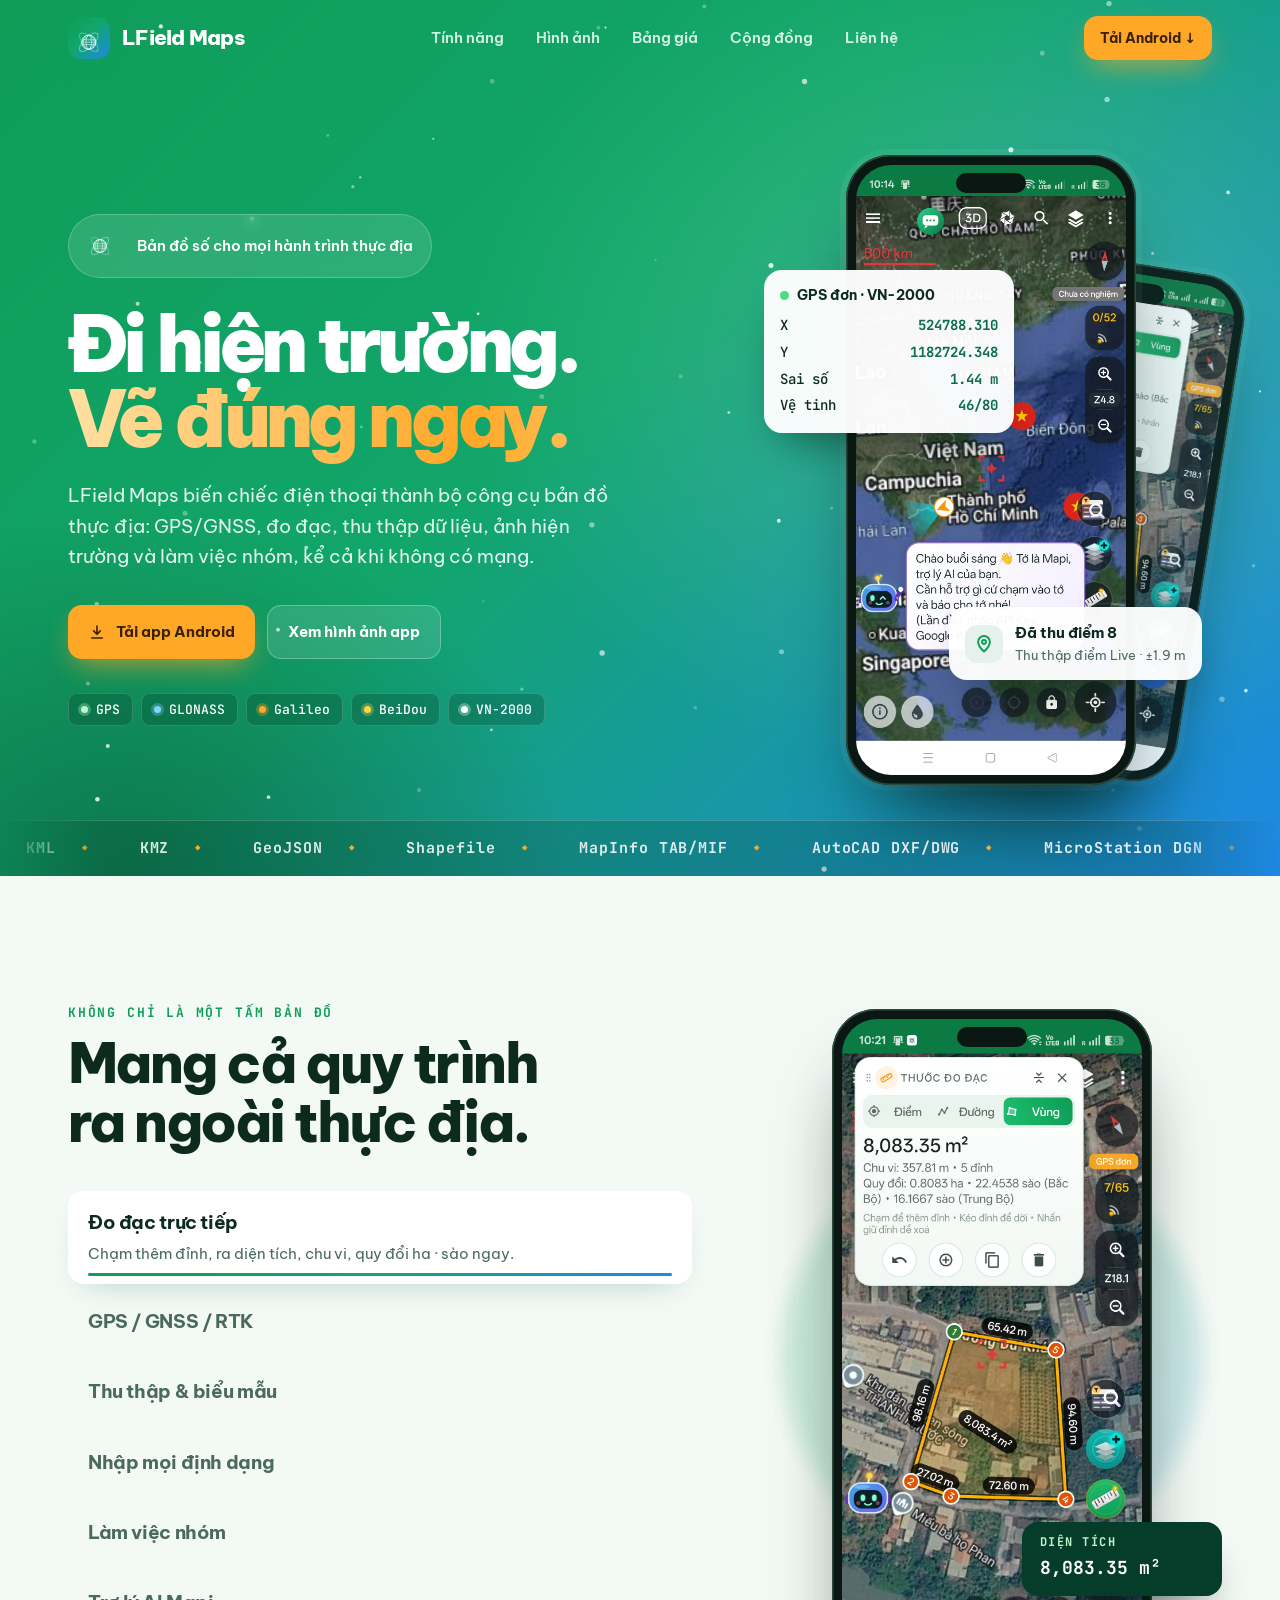
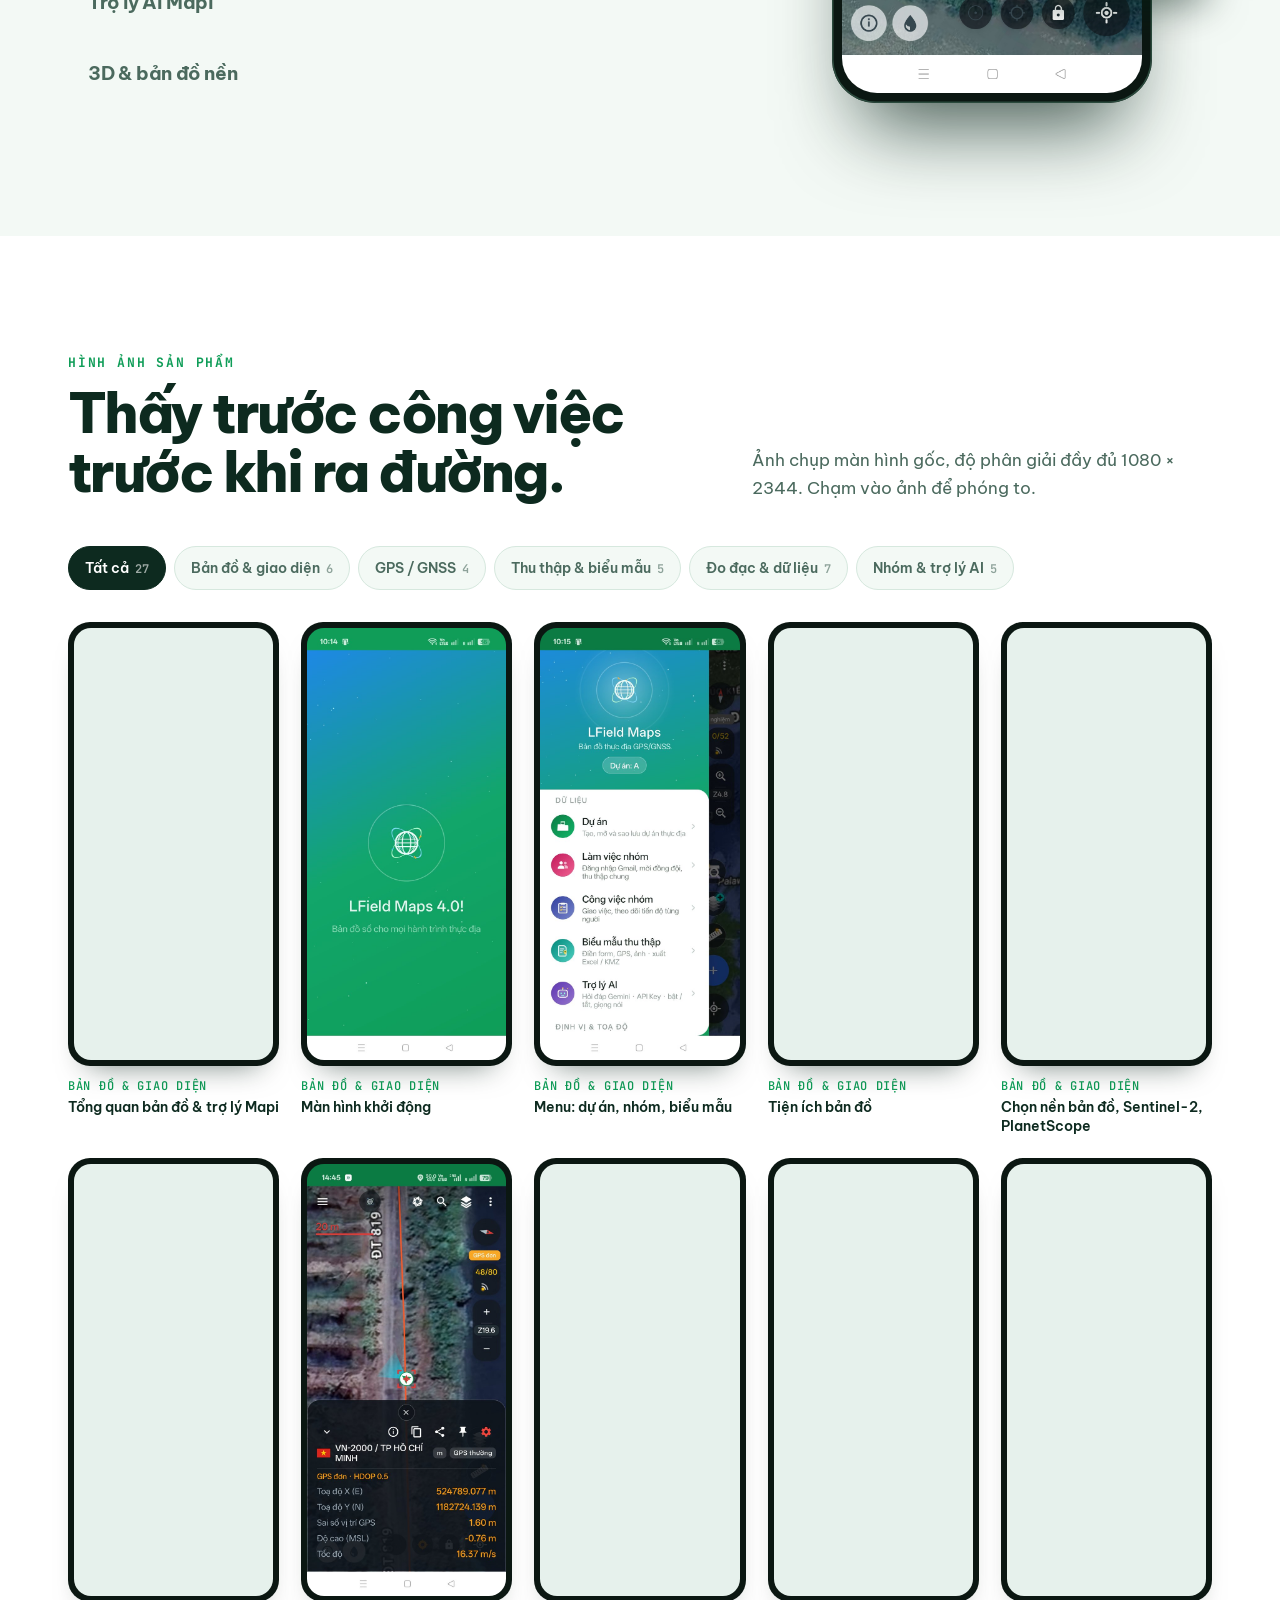
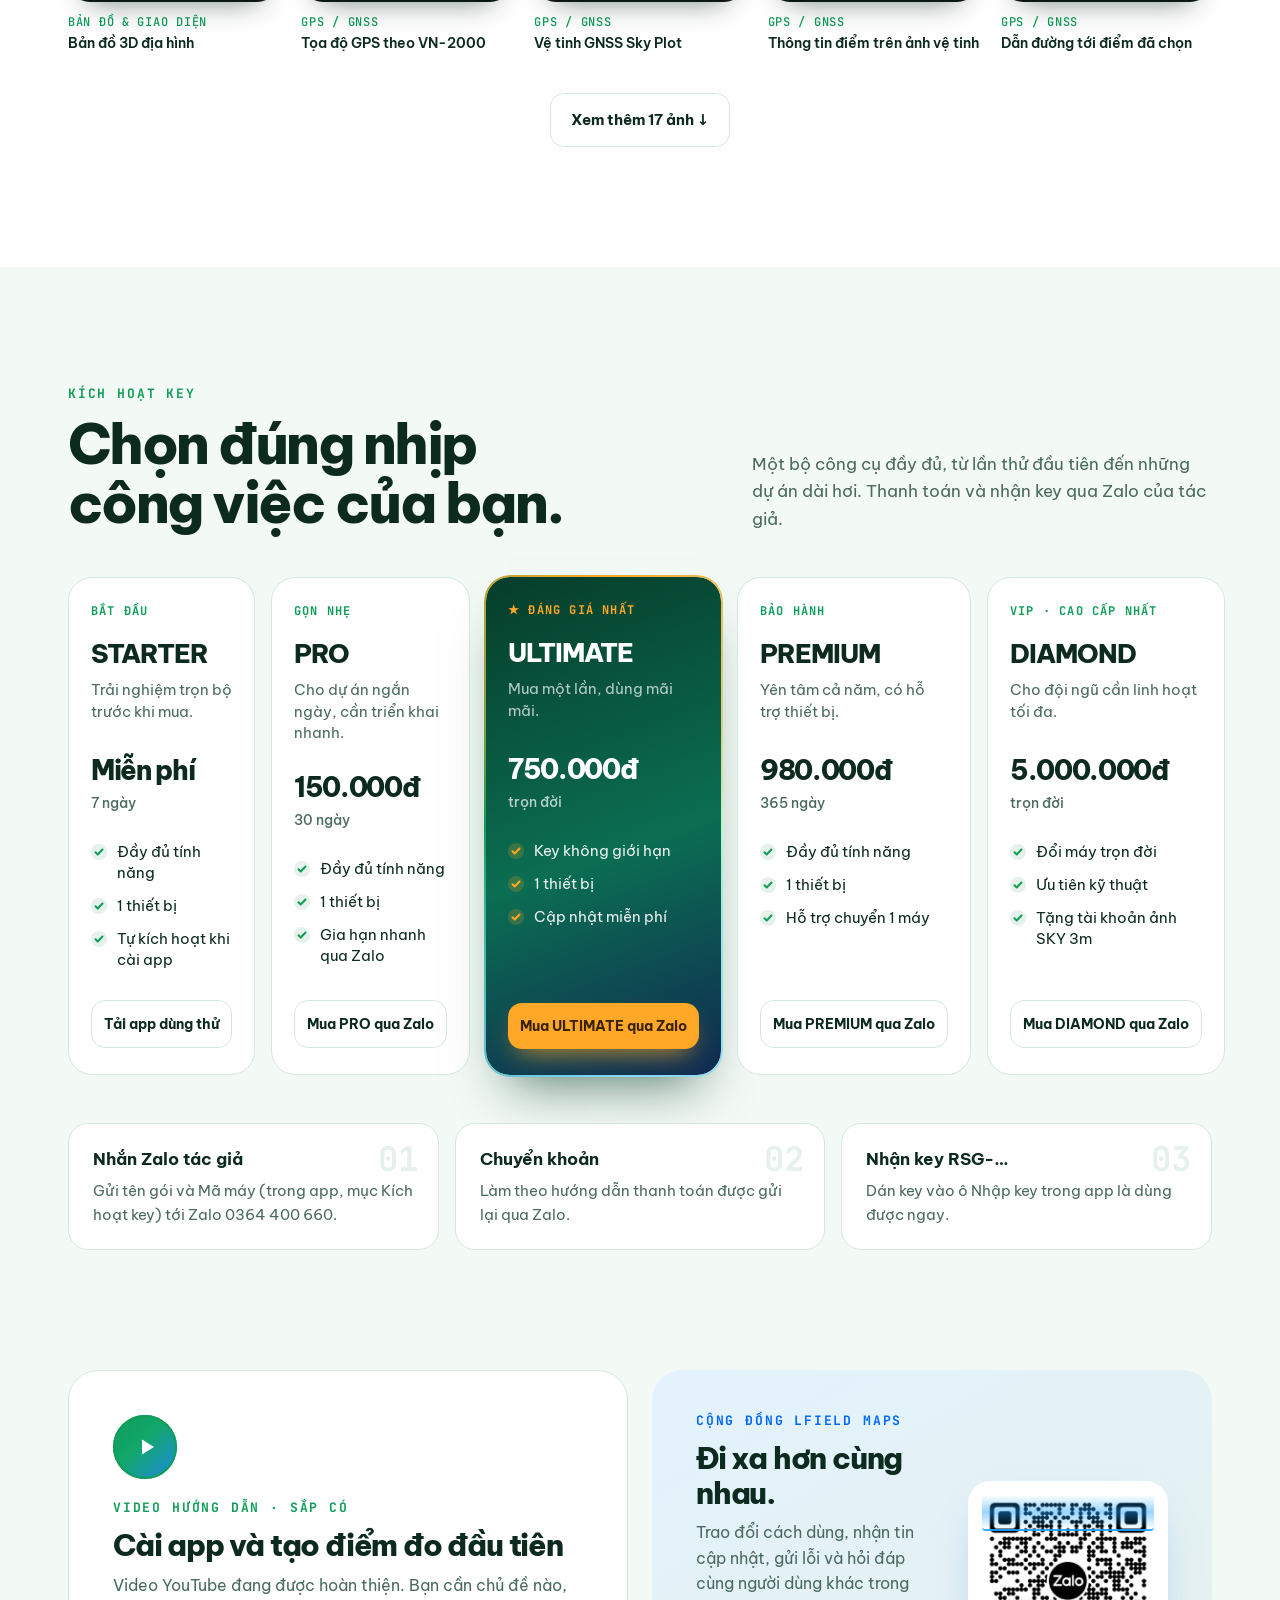
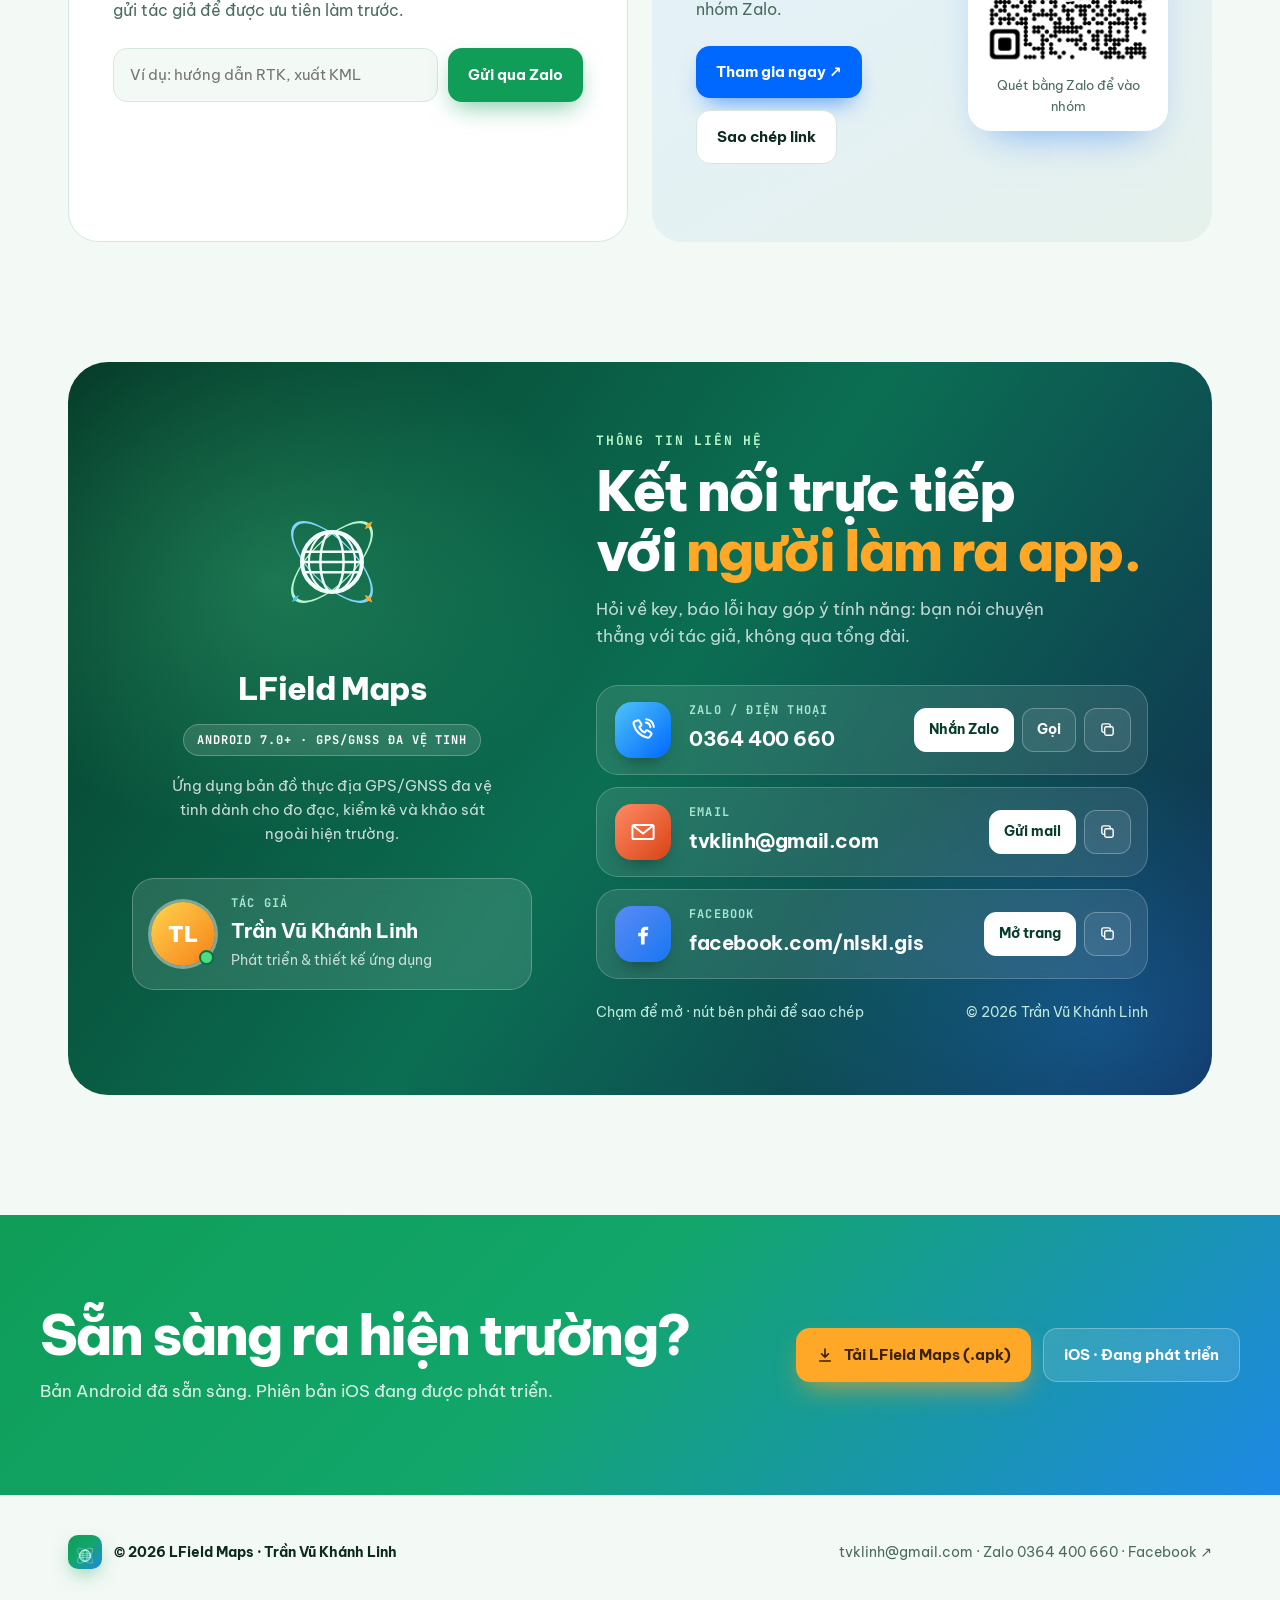
==== commit 98074d02: "Initial commit" ====
--- a/lfieldmaps/index.html
+++ b/lfieldmaps/index.html
@@ -398,7 +398,7 @@
       <h1 class="intro d1"><span class="nw">Đi hiện trường.</span><br><em class="nw">Vẽ đúng ngay.</em></h1>
       <p class="lead intro d2">LField Maps biến chiếc điện thoại thành bộ công cụ bản đồ thực địa: GPS/GNSS, đo đạc, thu thập dữ liệu, ảnh hiện trường và làm việc nhóm, kể cả khi không có mạng.</p>
       <div class="actions intro d3">
-        <a class="btn sun" href="https://gisvn.github.io/data/lfieldmaps/phienban/LFieldMaps.apk"><svg viewBox="0 0 24 24" fill="none" stroke="currentColor" stroke-width="2.2" stroke-linecap="round" stroke-linejoin="round"><path d="M12 4v11m0 0l-4.5-4.5M12 15l4.5-4.5M5 20h14"/></svg>Tải app Android, dùng thử 7 ngày</a>
+        <a class="btn sun" href="https://gisvn.github.io/data/lfieldmaps/phienban/LFieldMaps.apk"><svg viewBox="0 0 24 24" fill="none" stroke="currentColor" stroke-width="2.2" stroke-linecap="round" stroke-linejoin="round"><path d="M12 4v11m0 0l-4.5-4.5M12 15l4.5-4.5M5 20h14"/></svg>Tải app Android</a>
         <a class="btn glass" href="#hinh-anh">Xem hình ảnh app</a>
       </div>
       <div class="sats intro d3"><span style="--c:#B9F6CA">GPS</span><span style="--c:#81D4FA">GLONASS</span><span style="--c:#FFA726">Galileo</span><span style="--c:#FFD54F">BeiDou</span><span style="--c:#F2FFFB">VN-2000</span></div>
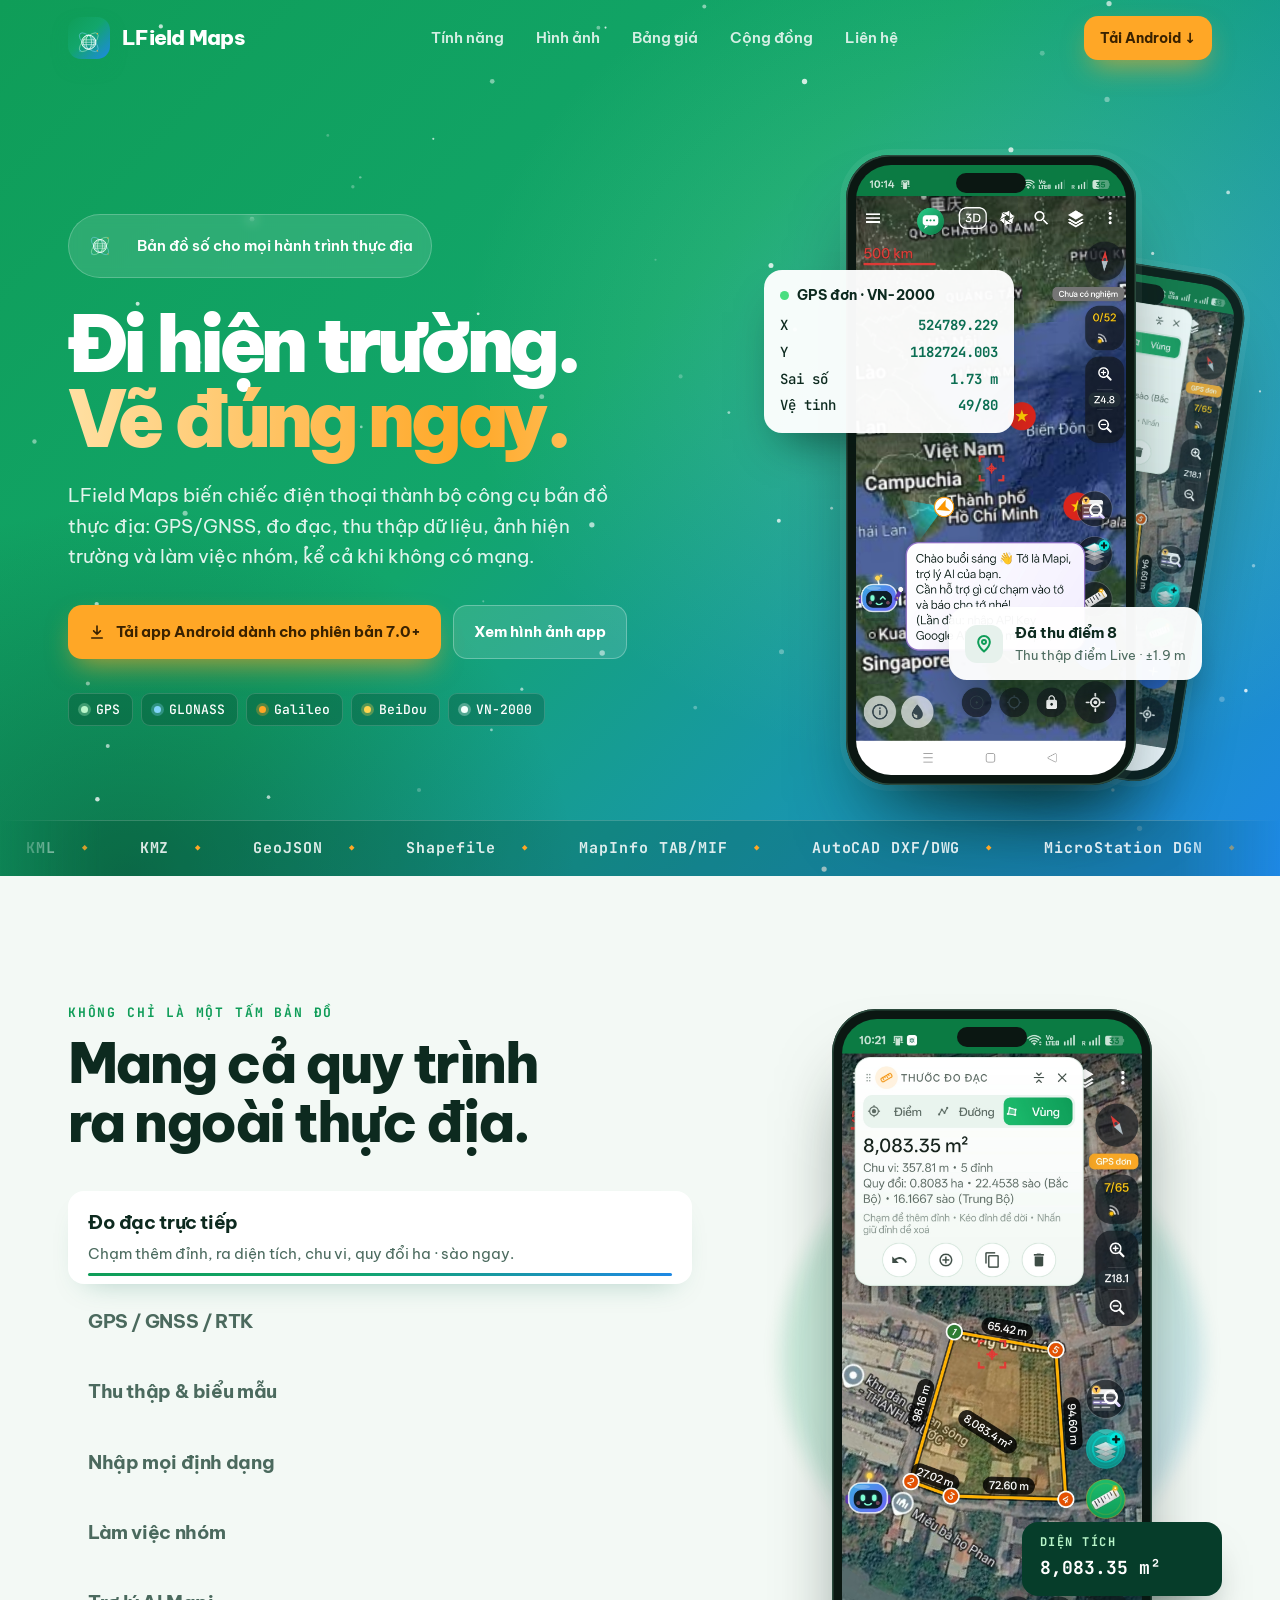
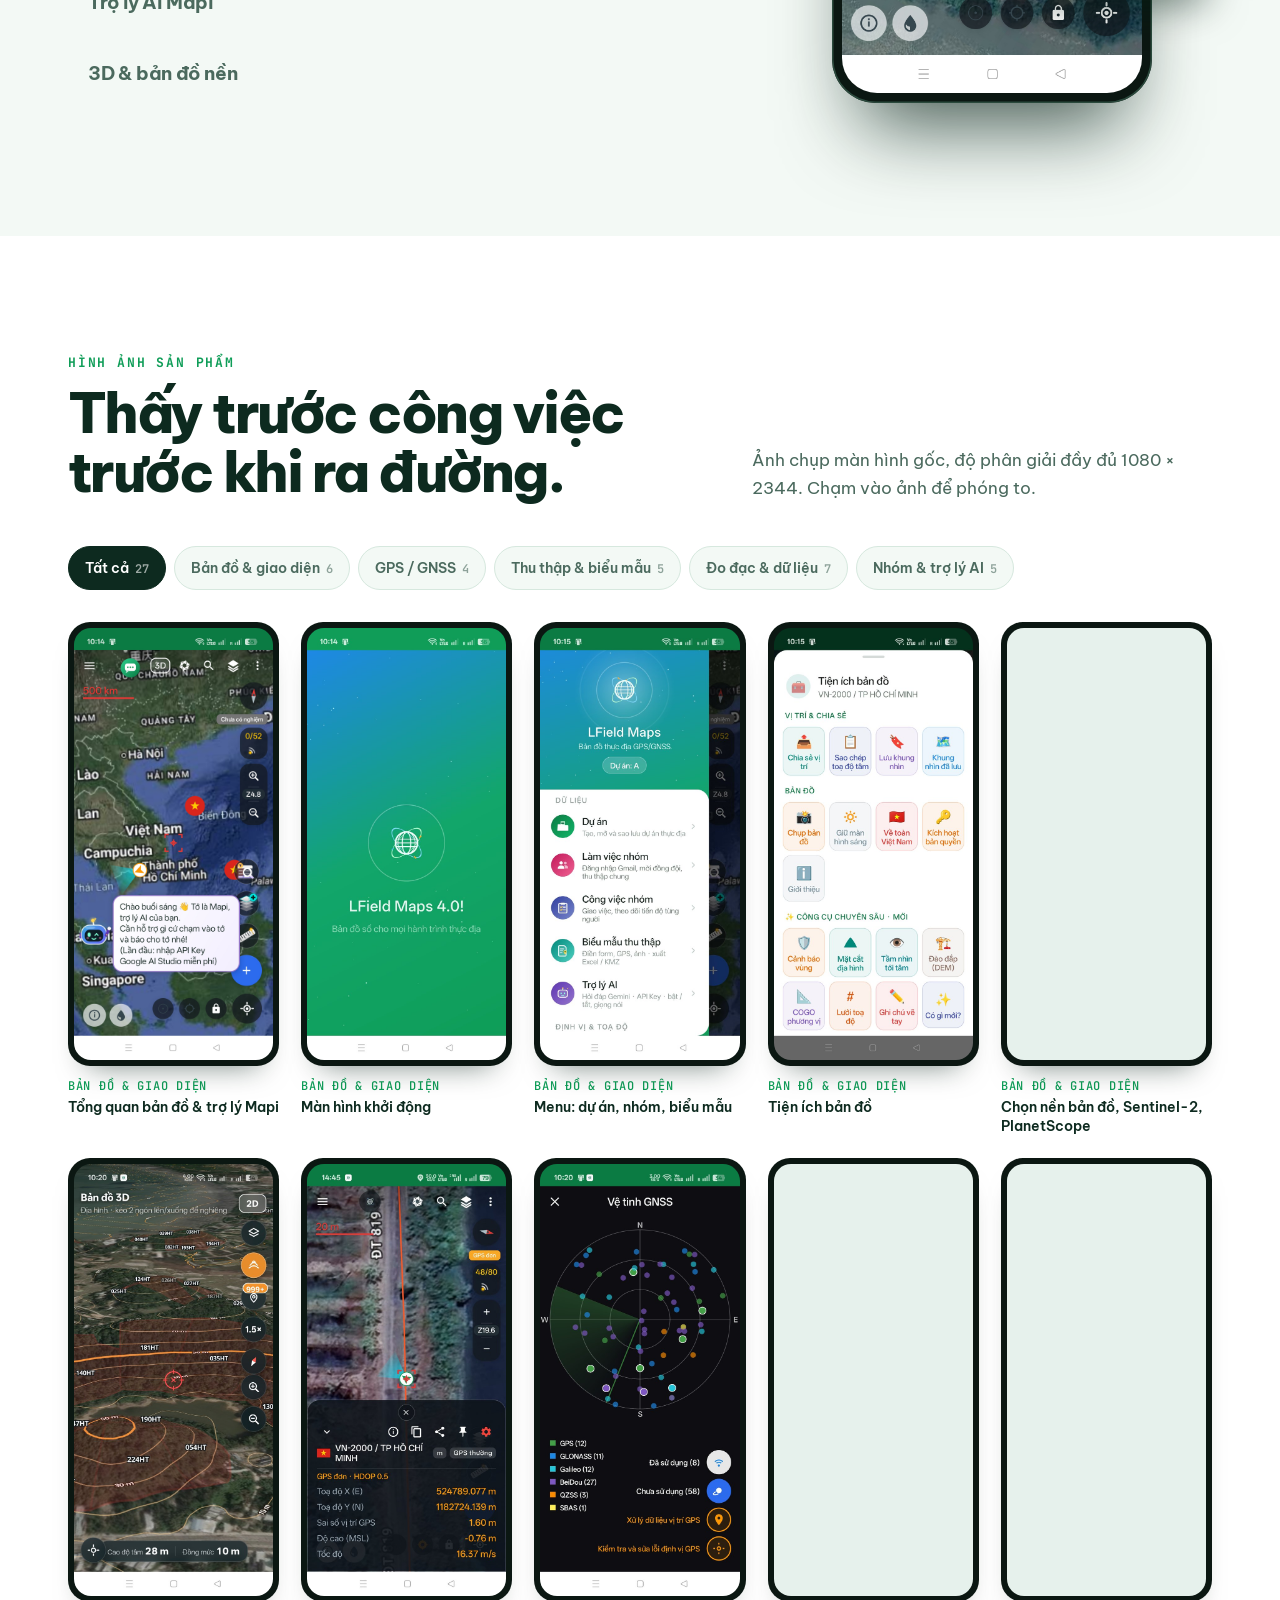
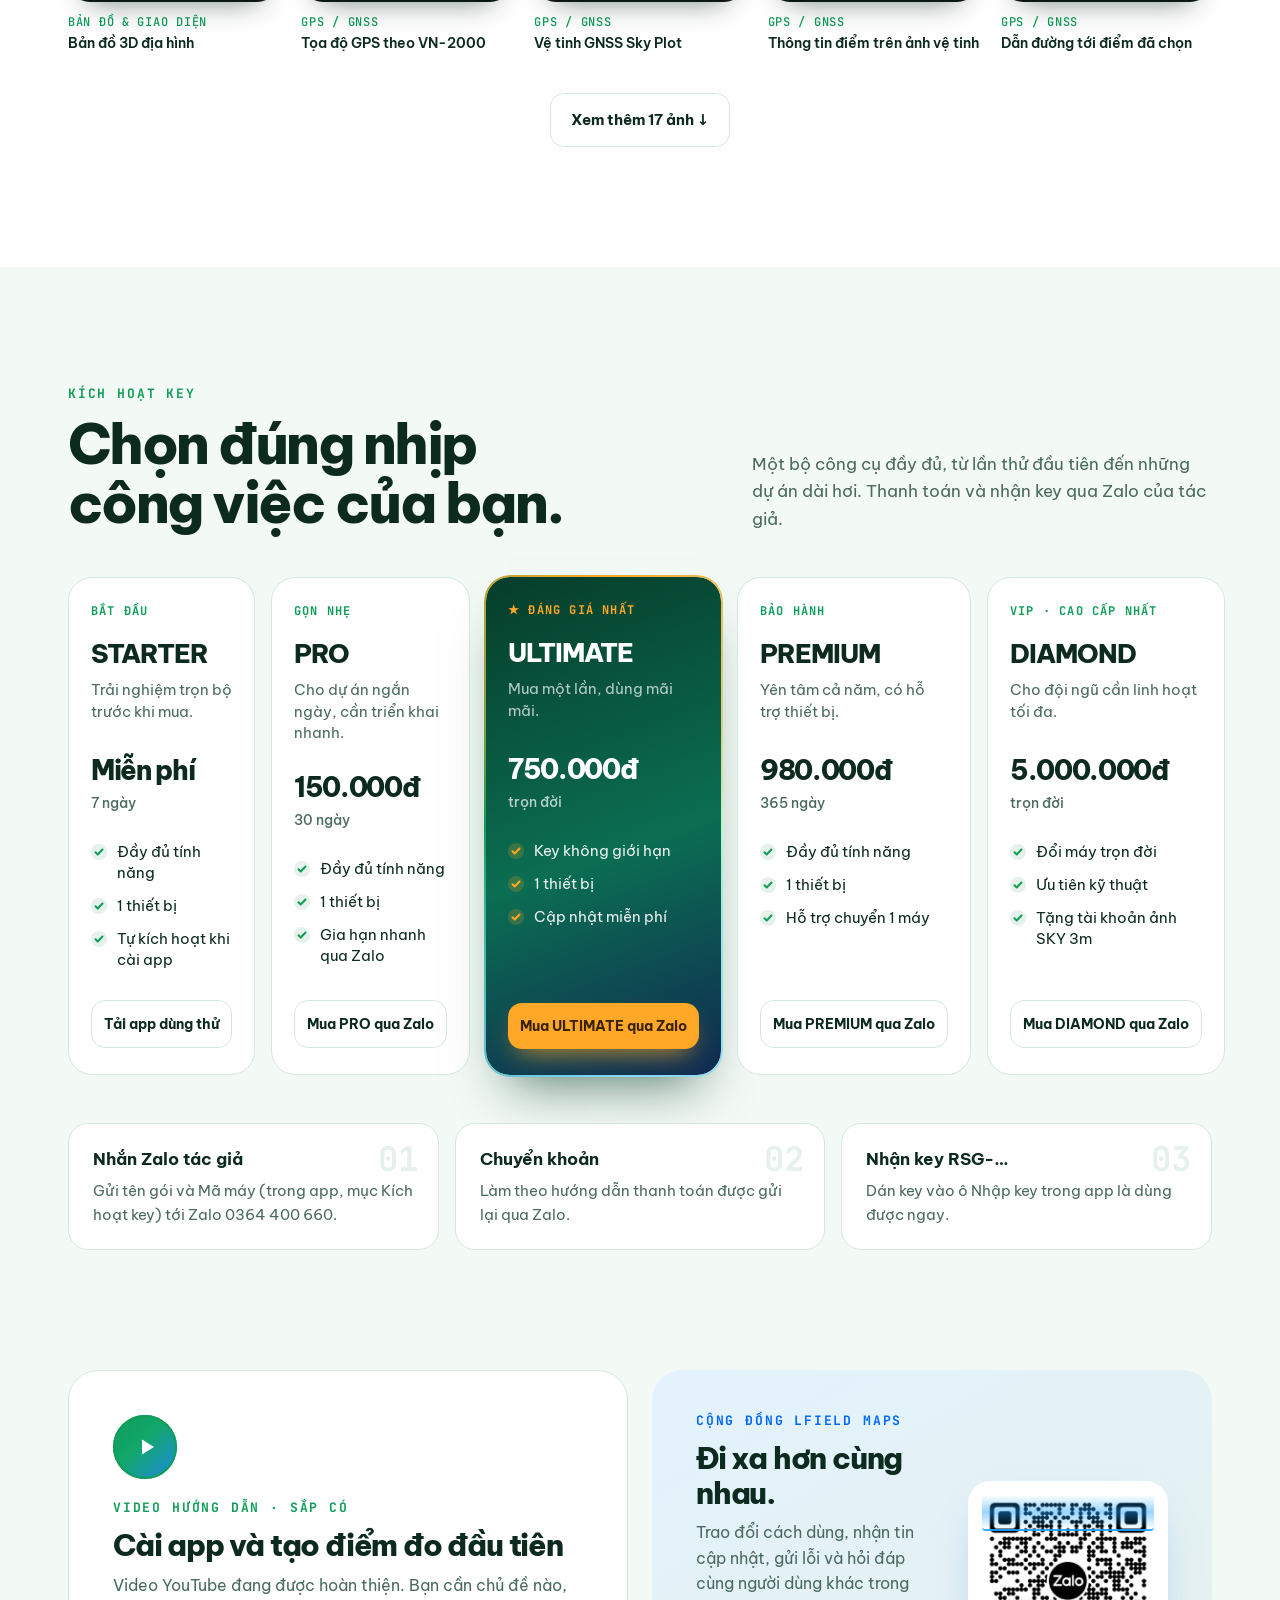
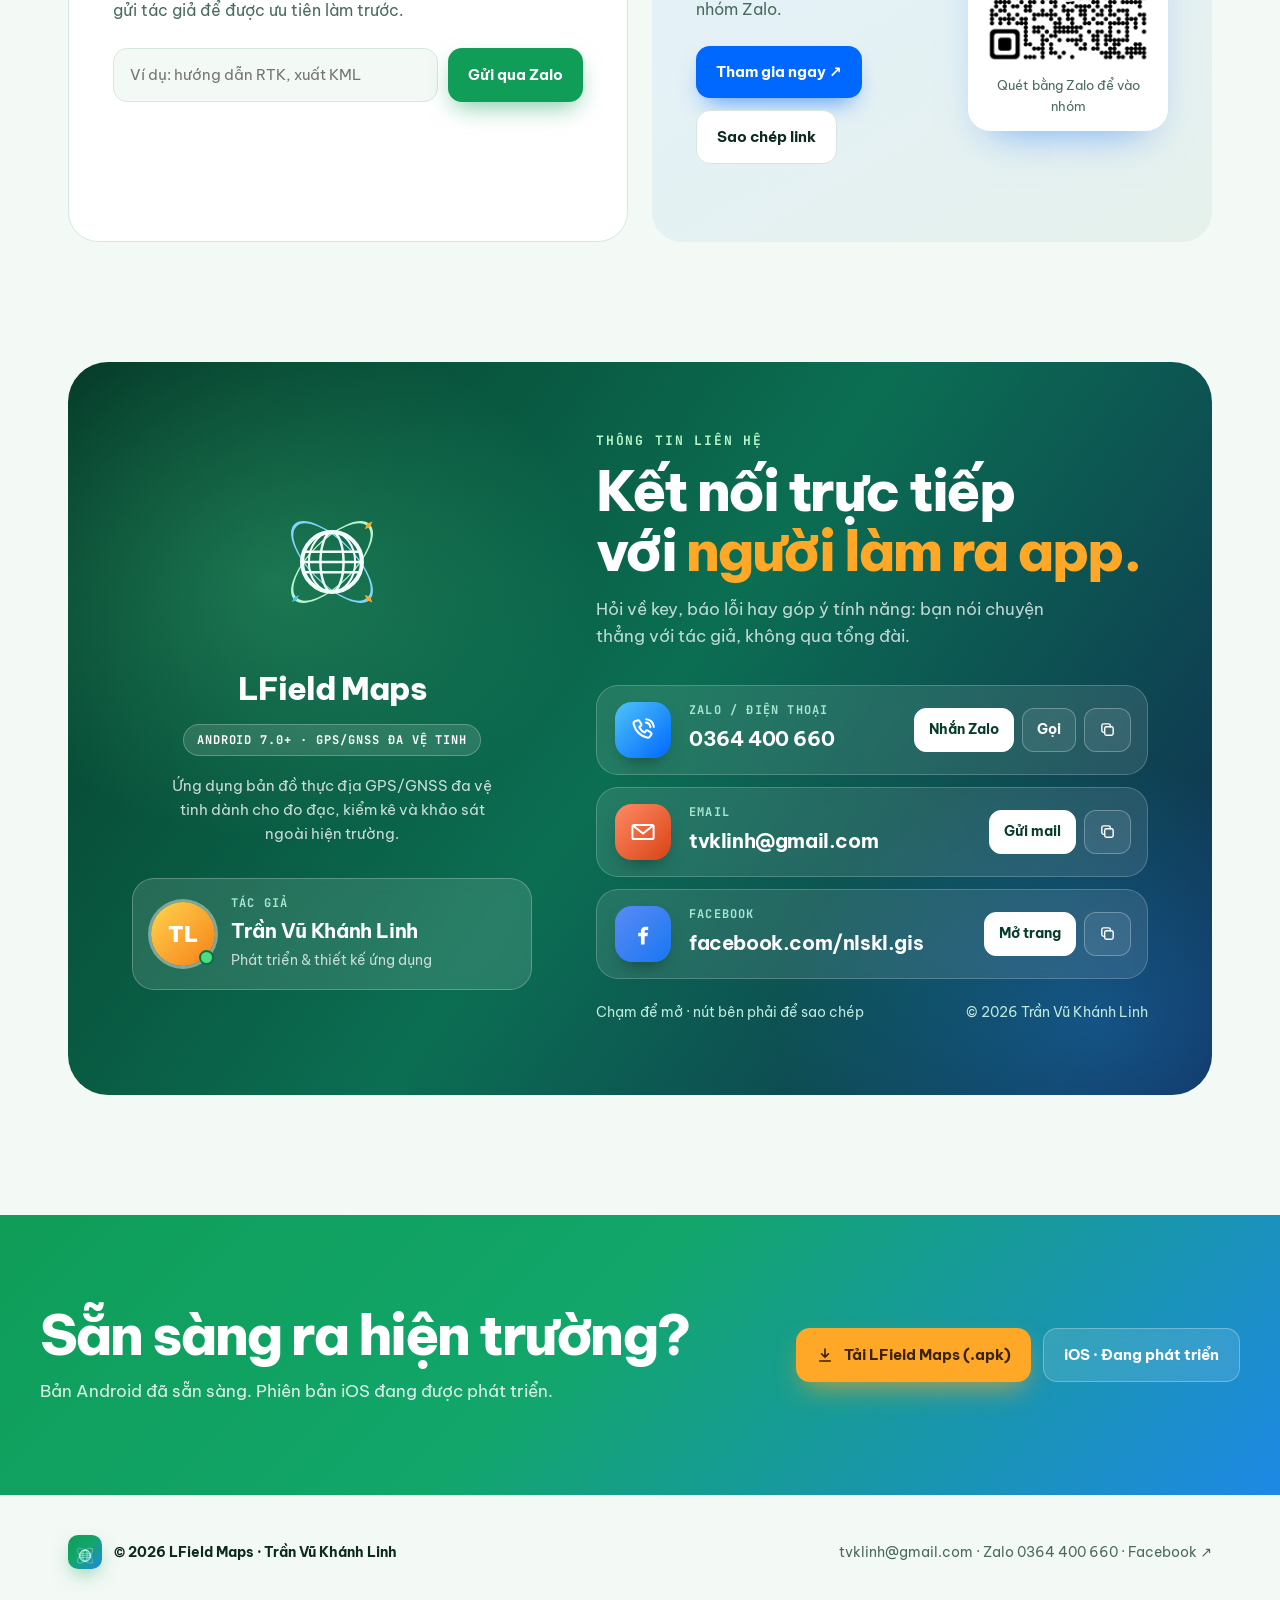
==== commit 22e3e8d7: "Initial commit" ====
--- a/lfieldmaps/index.html
+++ b/lfieldmaps/index.html
@@ -398,7 +398,7 @@
       <h1 class="intro d1"><span class="nw">Đi hiện trường.</span><br><em class="nw">Vẽ đúng ngay.</em></h1>
       <p class="lead intro d2">LField Maps biến chiếc điện thoại thành bộ công cụ bản đồ thực địa: GPS/GNSS, đo đạc, thu thập dữ liệu, ảnh hiện trường và làm việc nhóm, kể cả khi không có mạng.</p>
       <div class="actions intro d3">
-        <a class="btn sun" href="https://gisvn.github.io/data/lfieldmaps/phienban/LFieldMaps.apk"><svg viewBox="0 0 24 24" fill="none" stroke="currentColor" stroke-width="2.2" stroke-linecap="round" stroke-linejoin="round"><path d="M12 4v11m0 0l-4.5-4.5M12 15l4.5-4.5M5 20h14"/></svg>Tải app Android</a>
+        <a class="btn sun" href="https://gisvn.github.io/data/lfieldmaps/phienban/LFieldMaps.apk"><svg viewBox="0 0 24 24" fill="none" stroke="currentColor" stroke-width="2.2" stroke-linecap="round" stroke-linejoin="round"><path d="M12 4v11m0 0l-4.5-4.5M12 15l4.5-4.5M5 20h14"/></svg>Tải app Android dành cho phiên bản 7.0+</a>
         <a class="btn glass" href="#hinh-anh">Xem hình ảnh app</a>
       </div>
       <div class="sats intro d3"><span style="--c:#B9F6CA">GPS</span><span style="--c:#81D4FA">GLONASS</span><span style="--c:#FFA726">Galileo</span><span style="--c:#FFD54F">BeiDou</span><span style="--c:#F2FFFB">VN-2000</span></div>
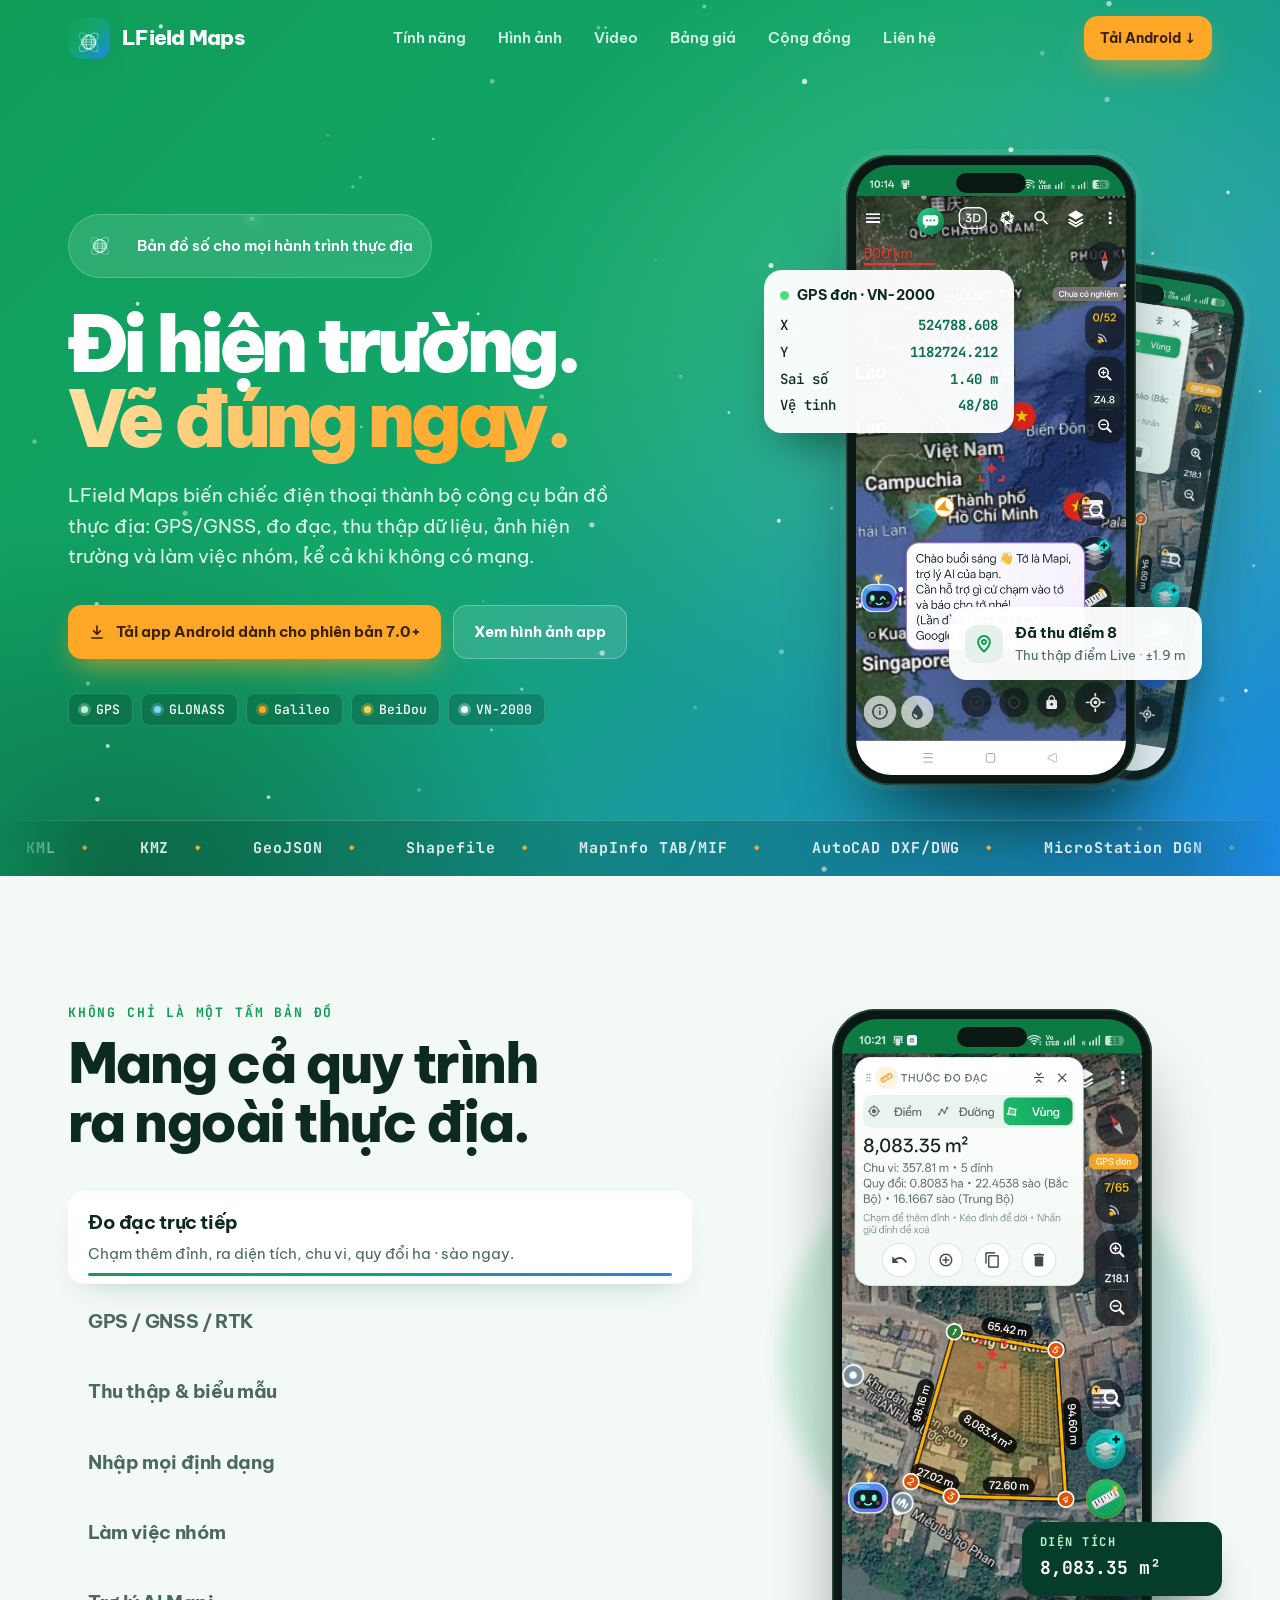
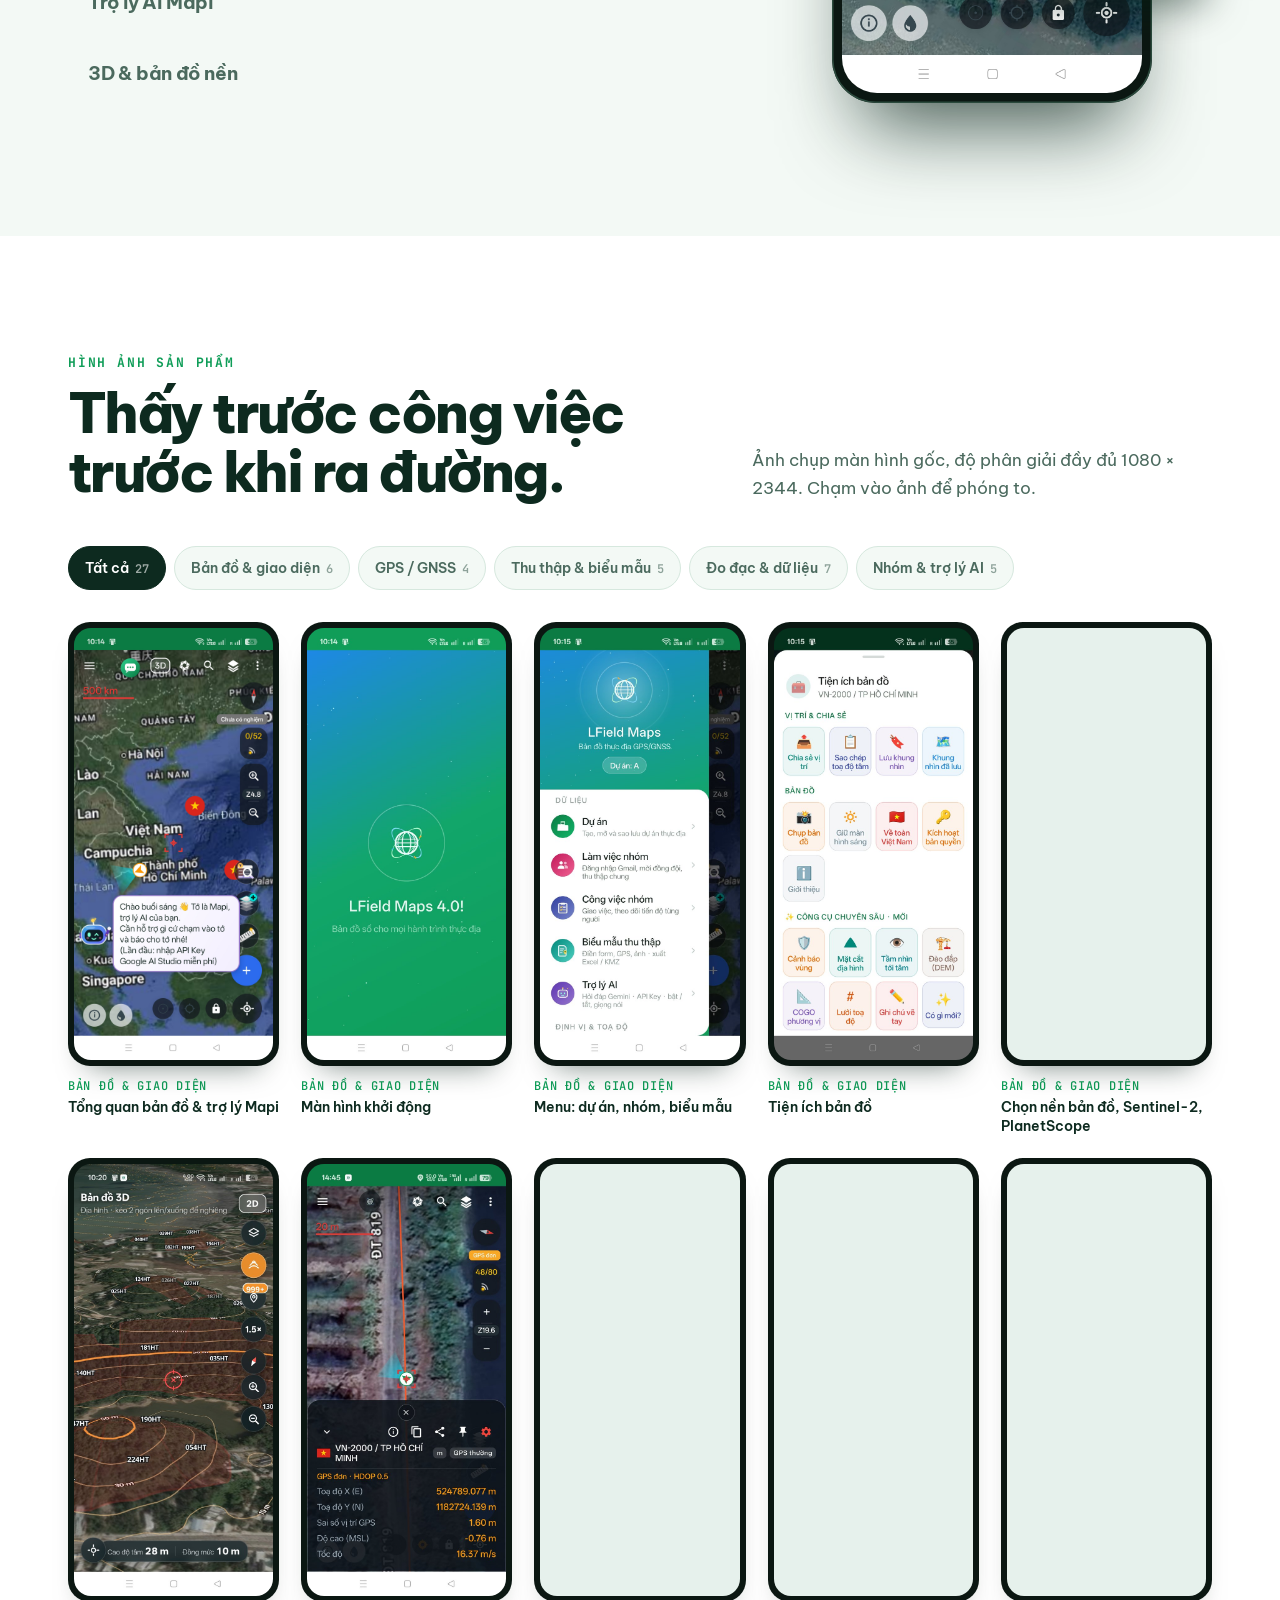
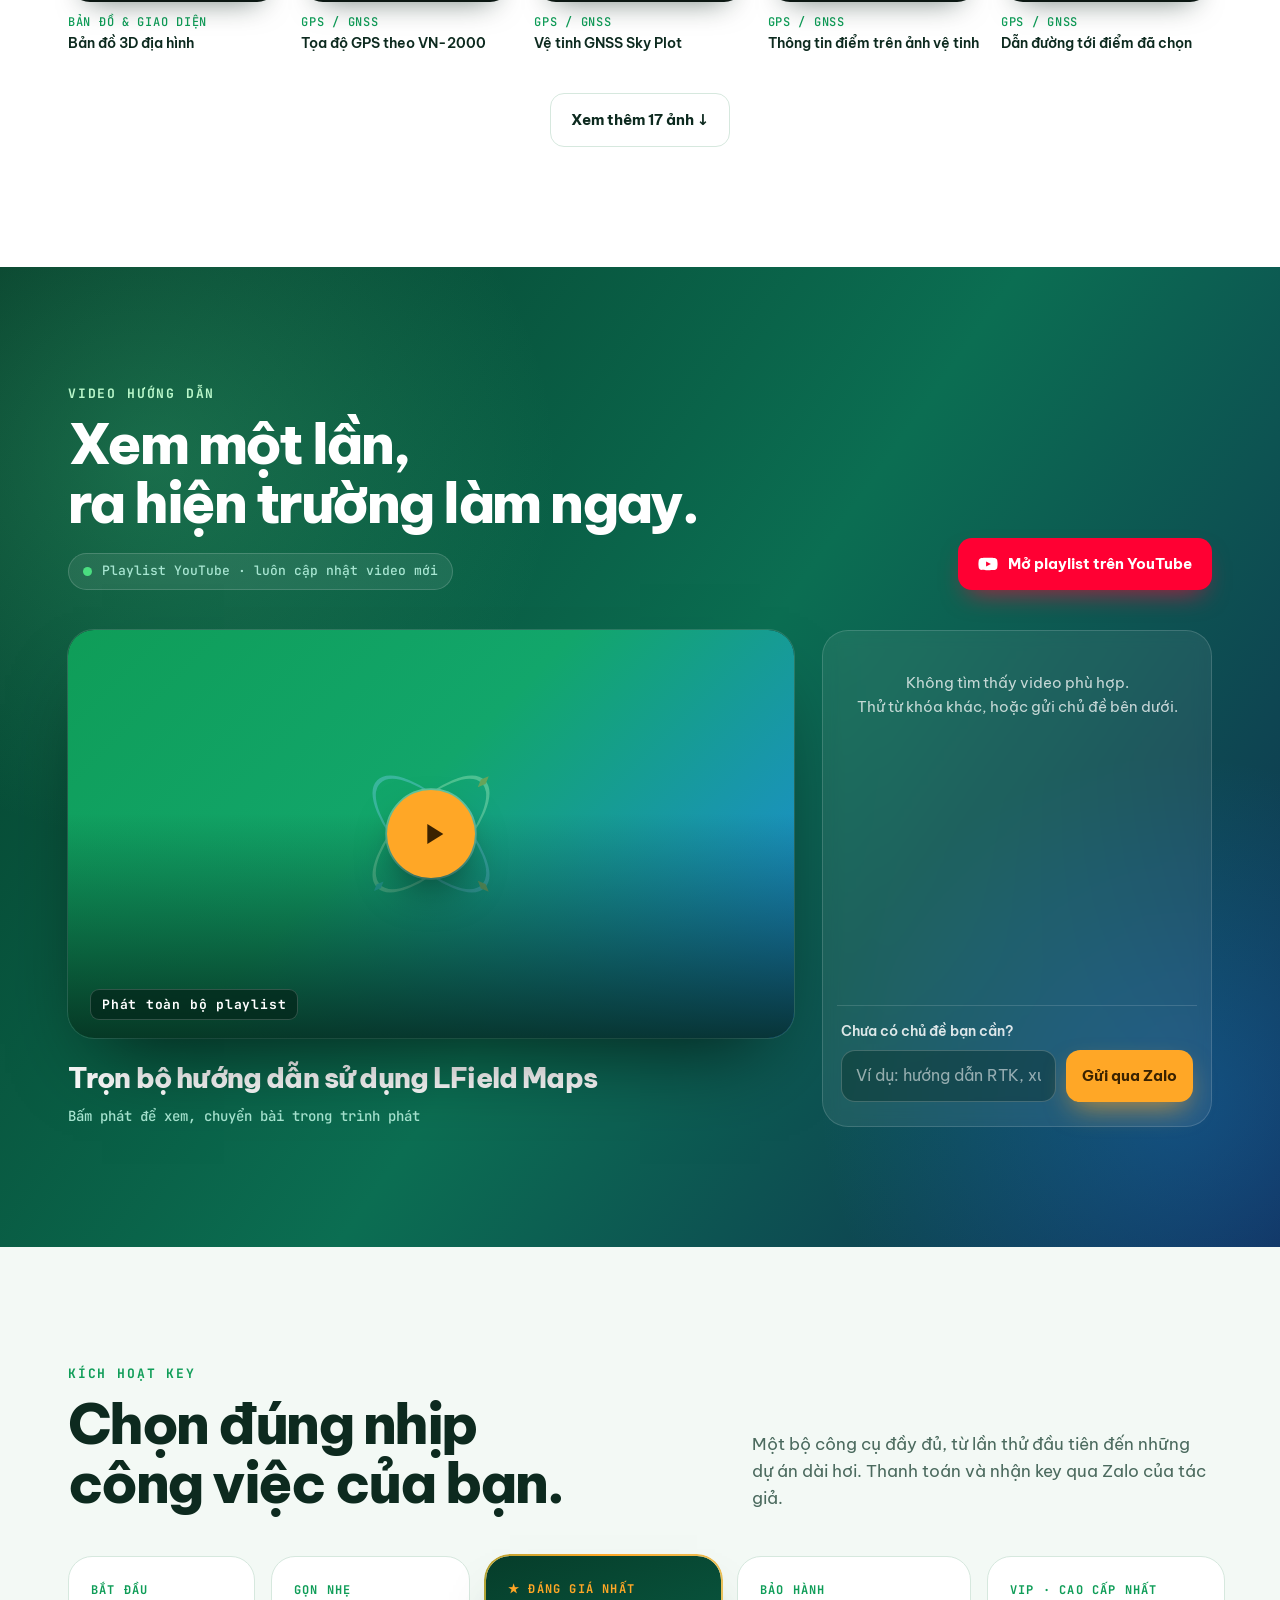
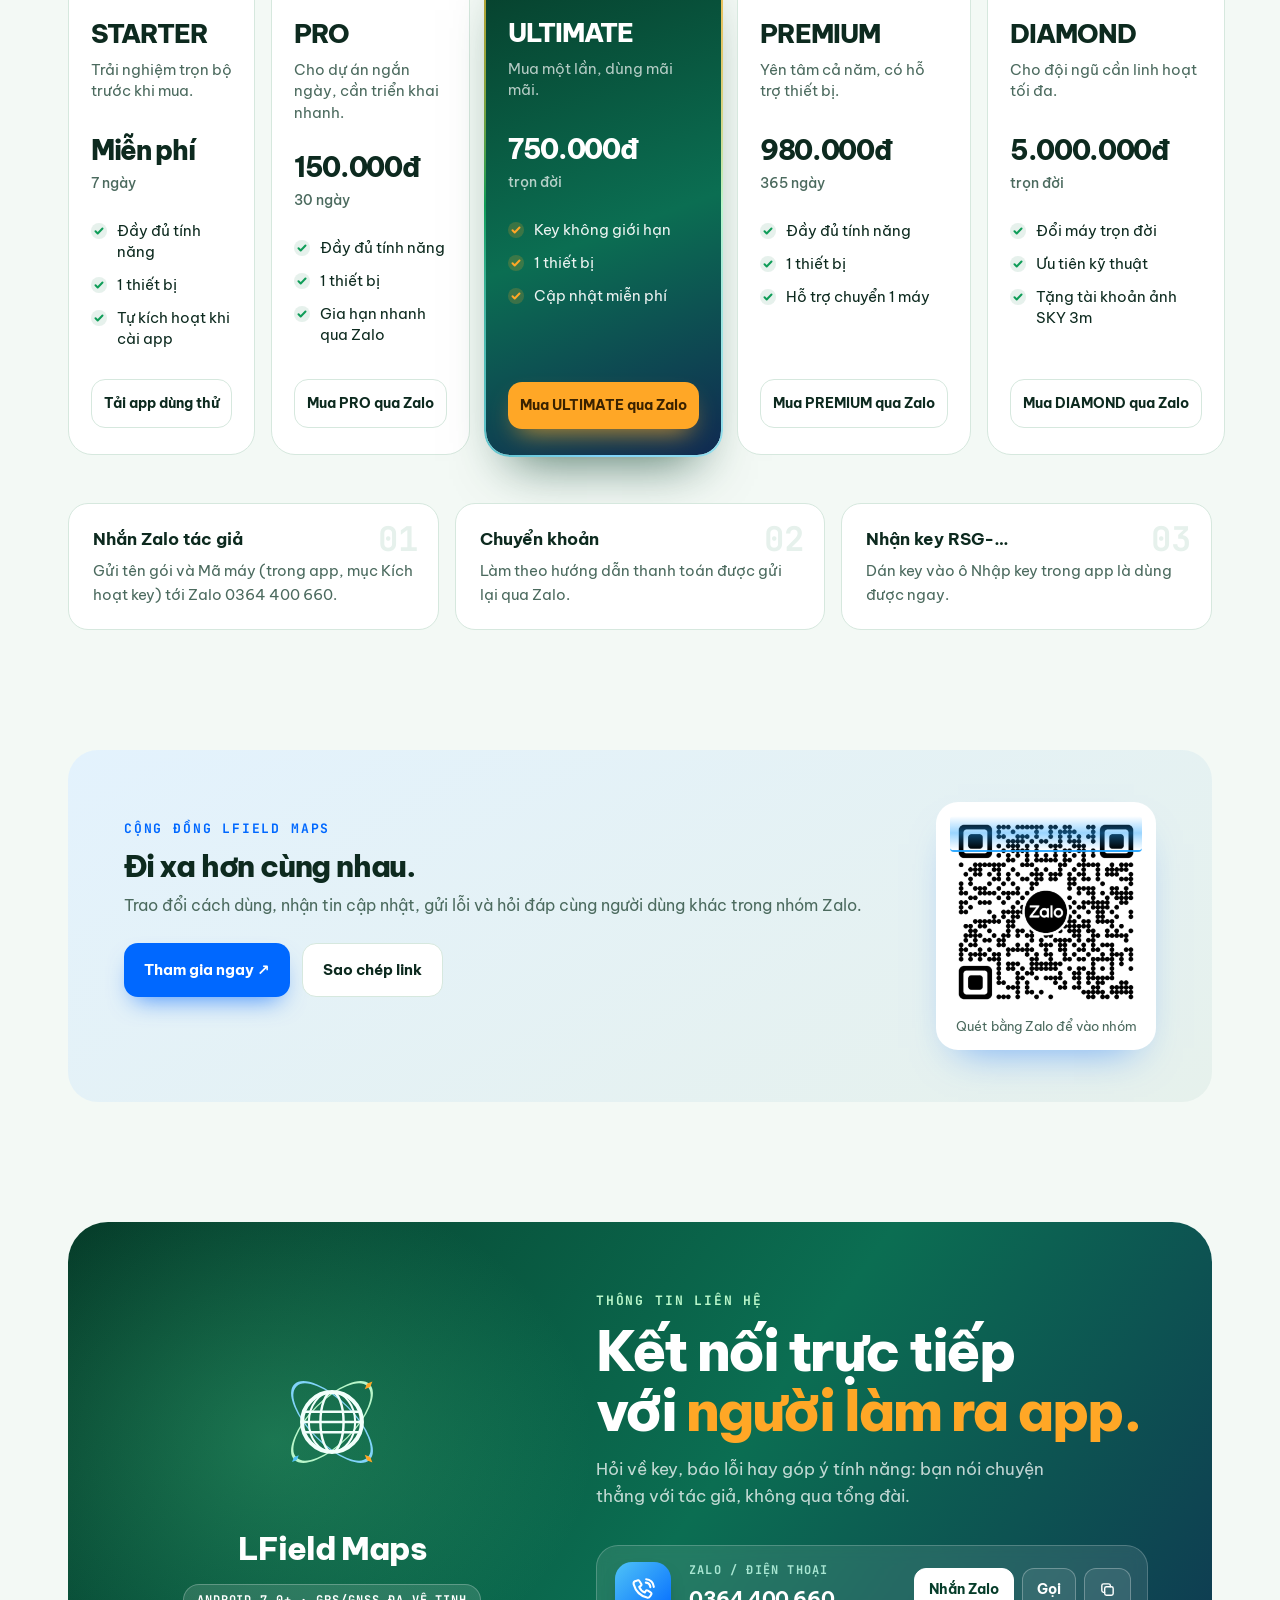
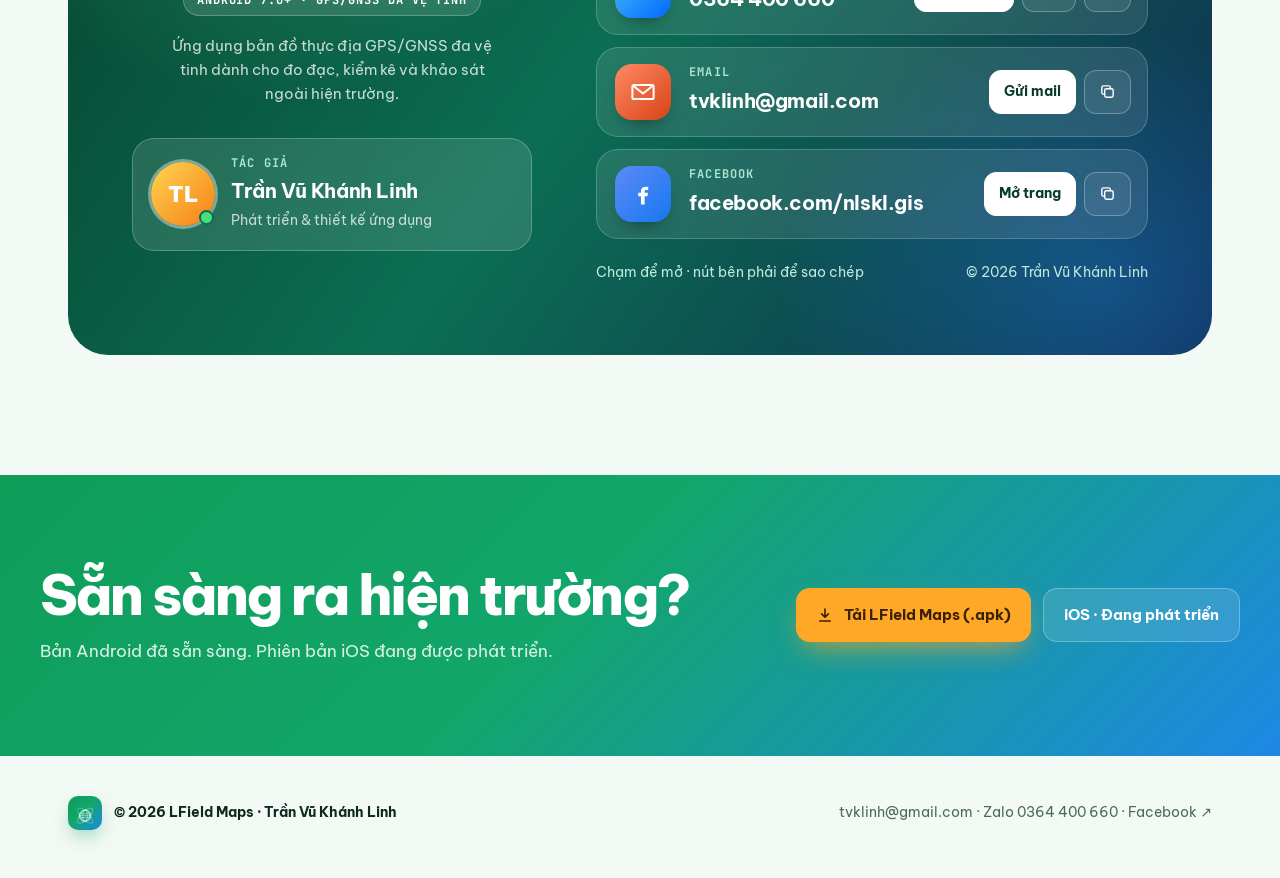
==== commit 3ea2e569: "Initial commit" ====
--- a/lfieldmaps/index.html
+++ b/lfieldmaps/index.html
@@ -232,7 +232,7 @@
 .inputrow input{flex:1;min-width:0;border:1px solid var(--line);background:var(--paper);border-radius:14px;padding:14px 16px;font:inherit;font-size:15px;color:var(--ink)}
 .inputrow input:focus{outline:2px solid var(--g);outline-offset:1px}
 .msg{display:block;margin-top:12px;font-size:14px;color:var(--g-dark);font-weight:600;min-height:22px}
-.comm{background:linear-gradient(150deg,#E3F2FD,#E6F1EC);display:grid;grid-template-columns:1fr 200px;gap:28px;align-items:center}
+.comm{background:linear-gradient(150deg,#E3F2FD,#E6F1EC);display:grid;grid-template-columns:1fr 220px;padding:52px 56px;gap:28px;align-items:center}
 .comm .eyebrow{color:#0068FF}
 .qr{position:relative;background:#fff;border-radius:22px;padding:14px;box-shadow:0 20px 40px -22px rgba(0,104,255,.55)}
 .qr img{display:block;width:100%;height:auto;border-radius:10px;image-rendering:auto}
@@ -320,6 +320,97 @@
 @keyframes intro{from{opacity:0;transform:translateY(30px)}}
 .logoin{animation:logoin .65s var(--ease) both .1s}
 @keyframes logoin{from{opacity:0;transform:scale(.4) rotate(-40deg)}}
+
+
+/* ---------- Video hướng dẫn (tự đồng bộ từ YouTube playlist) ---------- */
+.vsec{background:linear-gradient(125deg,#063D2A,#0B6E52 52%,#102A52);color:#fff;overflow:hidden;isolation:isolate}
+.vsec:before{content:'';position:absolute;inset:0;z-index:-1;background:radial-gradient(45% 55% at 12% 20%,rgba(79,214,140,.25),transparent 70%),radial-gradient(40% 50% at 92% 85%,rgba(30,136,229,.32),transparent 70%)}
+.vsec .eyebrow{color:var(--mint)}
+.vsec h2{color:#fff}
+.vhead{display:flex;align-items:flex-end;justify-content:space-between;gap:32px;margin-bottom:40px}
+.vhead .acts{display:flex;gap:10px;flex-wrap:wrap}
+.btn.yt{background:#FF0033;color:#fff;box-shadow:0 12px 26px -10px rgba(255,0,51,.7)}
+.btn.yt svg{width:20px;height:20px}
+.sync{display:inline-flex;align-items:center;gap:10px;margin-top:20px;font:500 13px/1.3 var(--mono);color:var(--label);padding:9px 14px;border-radius:99px;background:rgba(255,255,255,.08);border:1px solid rgba(255,255,255,.16)}
+.vgrid{display:grid;grid-template-columns:minmax(0,1fr) 390px;gap:28px;align-items:start}
+.stage{position:relative;aspect-ratio:16/9;border-radius:26px;overflow:hidden;background:#04261a;box-shadow:0 40px 80px -34px rgba(0,0,0,.7),0 0 0 1px rgba(255,255,255,.14)}
+.stage iframe{position:absolute;inset:0;width:100%;height:100%;border:0;animation:fade .4s}
+.facade{position:absolute;inset:0;width:100%;height:100%;border:0;padding:0;margin:0;cursor:pointer;background:var(--splash);display:block;color:#fff;overflow:hidden}
+.facade img{position:absolute;inset:0;width:100%;height:100%;object-fit:cover;transition:transform 1.4s var(--ease),opacity .5s;animation:fade .5s}
+.facade:hover img{transform:scale(1.045)}
+.facade:after{content:'';position:absolute;inset:0;background:linear-gradient(180deg,rgba(4,38,26,0) 45%,rgba(4,38,26,.85));pointer-events:none}
+.facade .plogo{position:absolute;left:50%;top:50%;width:46%;max-width:300px;aspect-ratio:1;translate:-50% -50%;opacity:.35}
+.bigplay{position:absolute;left:50%;top:50%;width:88px;height:88px;translate:-50% -50%;border-radius:50%;background:var(--sun);display:grid;place-items:center;z-index:2;box-shadow:0 20px 40px -12px rgba(0,0,0,.55);transition:scale .35s var(--ease)}
+.facade:hover .bigplay{scale:1.08}
+.bigplay .radar{inset:-40%}
+.bigplay .radar i{border-color:rgba(255,224,163,.85)}
+.bigplay svg{position:relative;width:32px;height:32px;margin-left:5px;fill:#3A2200}
+.facade .cap{position:absolute;left:22px;right:22px;bottom:18px;z-index:2;display:flex;gap:8px;flex-wrap:wrap;justify-content:flex-start}
+.tagc{font:700 13px/1 var(--mono);letter-spacing:.06em;padding:8px 11px;border-radius:9px;background:rgba(4,38,26,.7);backdrop-filter:blur(6px);border:1px solid rgba(255,255,255,.18)}
+.tagc.sun{background:var(--sun);color:#3A2200;border-color:var(--sun)}
+.vmeta{margin-top:22px}
+.vmeta h3{font-size:clamp(22px,2.4vw,28px);line-height:1.25;letter-spacing:-.03em;margin:0;font-weight:800;text-wrap:balance}
+.vmeta .row{display:flex;flex-wrap:wrap;align-items:center;gap:8px 18px;margin-top:12px;font:500 14px/1.4 var(--mono);color:var(--label)}
+.vmeta .row button{background:none;border:0;padding:0;color:var(--mint);font:inherit;cursor:pointer;text-decoration:underline;text-underline-offset:3px}
+.vmeta p{color:rgba(255,255,255,.78);margin:12px 0 0;max-width:760px;white-space:pre-line;display:-webkit-box;-webkit-line-clamp:2;-webkit-box-orient:vertical;overflow:hidden}
+.vmeta p.open{display:block}
+.vside{display:flex;flex-direction:column;min-height:0;background:rgba(255,255,255,.07);border:1px solid rgba(255,255,255,.15);border-radius:26px;padding:14px;backdrop-filter:blur(8px)}
+.vtools{display:flex;gap:8px;padding:2px 2px 12px}
+.vsearch{flex:1;min-width:0;position:relative}
+.vsearch svg{position:absolute;left:13px;top:50%;translate:0 -50%;width:18px;height:18px;opacity:.6;pointer-events:none}
+.vsearch input{width:100%;height:46px;border-radius:13px;border:1px solid rgba(255,255,255,.2);background:rgba(4,38,26,.35);color:#fff;font:inherit;font-size:16px;padding:0 12px 0 40px}
+.vsearch input::placeholder{color:rgba(255,255,255,.55)}
+.vsearch input:focus{outline:2px solid var(--mint);outline-offset:1px}
+.vsort{display:flex;background:rgba(4,38,26,.35);border:1px solid rgba(255,255,255,.2);border-radius:13px;padding:3px;flex:none}
+.vsort button{border:0;background:transparent;color:rgba(255,255,255,.75);font-size:14px;font-weight:700;padding:0 12px;border-radius:10px;cursor:pointer;white-space:nowrap}
+.vsort button.on{background:#fff;color:var(--deep)}
+.queue{flex:1;min-height:0;overflow:auto;display:grid;align-content:start;gap:4px;margin:0 -6px;padding:0 6px;scrollbar-width:thin;scrollbar-color:rgba(255,255,255,.3) transparent;overscroll-behavior:contain}
+.qi{display:grid;grid-template-columns:136px minmax(0,1fr);gap:13px;align-items:center;padding:8px;border-radius:15px;cursor:pointer;text-align:left;background:transparent;border:0;color:#fff;transition:background .25s;animation:qin .55s var(--ease) both}
+@keyframes qin{from{opacity:0;transform:translateY(12px)}}
+.qi:hover{background:rgba(255,255,255,.08)}
+.qi.on{background:rgba(255,255,255,.15)}
+.qi .th{position:relative;aspect-ratio:16/9;border-radius:11px;overflow:hidden;background:var(--splash)}
+.qi .th img{position:absolute;inset:0;width:100%;height:100%;object-fit:cover;transition:transform .6s var(--ease)}
+.qi:hover .th img{transform:scale(1.07)}
+.qi .dur{position:absolute;right:6px;bottom:6px;font:700 12px/1 var(--mono);background:rgba(0,0,0,.78);padding:4px 6px;border-radius:6px}
+.qi .nb{position:absolute;left:6px;top:6px;font:800 11px/1 var(--mono);letter-spacing:.06em;background:var(--sun);color:#3A2200;padding:4px 6px;border-radius:6px}
+.qi .eq{position:absolute;inset:0;display:none;place-items:center;background:rgba(4,38,26,.55)}
+.qi.on .eq{display:grid}
+.eq span{display:flex;gap:3px;align-items:flex-end;height:18px}
+.eq i{width:4px;height:100%;border-radius:2px;background:var(--mint);animation:eq 1s ease-in-out infinite alternate;transform-origin:bottom}
+.eq i:nth-child(2){animation-delay:-.35s}.eq i:nth-child(3){animation-delay:-.7s}
+@keyframes eq{from{transform:scaleY(.25)}to{transform:scaleY(1)}}
+.qi b{font-size:15px;font-weight:700;line-height:1.35;display:-webkit-box;-webkit-line-clamp:2;-webkit-box-orient:vertical;overflow:hidden}
+.qi small{display:block;margin-top:5px;font:500 13px/1.3 var(--mono);color:var(--label)}
+.qmore{margin-top:8px;width:100%}
+.qempty{padding:26px 12px;text-align:center;color:rgba(255,255,255,.75);font-size:15px}
+.qempty .btn{margin-top:14px}
+.vreq{margin-top:12px;padding:14px 4px 2px;border-top:1px solid rgba(255,255,255,.14)}
+.vreq label{display:block;font-size:14px;font-weight:600;color:rgba(255,255,255,.85);margin-bottom:8px}
+.vreq .inputrow input{background:rgba(4,38,26,.35);border-color:rgba(255,255,255,.2);color:#fff;font-size:16px;padding:12px 14px}
+.vreq .inputrow input::placeholder{color:rgba(255,255,255,.55)}
+.vreq .btn{padding:12px 16px}
+.vreq .msg{color:var(--mint);margin-top:8px;min-height:0}
+.skel{background:linear-gradient(90deg,rgba(255,255,255,.06),rgba(255,255,255,.14),rgba(255,255,255,.06));background-size:200% 100%;animation:skel 1.4s linear infinite;border-radius:11px}
+@keyframes skel{to{background-position:-200% 0}}
+
+/* ---------- Menu điện thoại ---------- */
+.menubtn{display:none;width:44px;height:44px;border-radius:12px;border:1px solid rgba(255,255,255,.3);background:rgba(255,255,255,.12);cursor:pointer;place-items:center;flex:none;color:#fff}
+.menubtn i{display:block;width:18px;height:2px;border-radius:2px;background:currentColor;position:relative;transition:background .2s}
+.menubtn i:before,.menubtn i:after{content:'';position:absolute;left:0;width:18px;height:2px;border-radius:2px;background:currentColor;transition:transform .3s var(--ease)}
+.menubtn i:before{top:-6px}.menubtn i:after{top:6px}
+.top.solid .menubtn{color:var(--ink);border-color:var(--line);background:var(--surface)}
+.top.menu .menubtn i{background:transparent}
+.top.menu .menubtn i:before{transform:translateY(6px) rotate(45deg)}
+.top.menu .menubtn i:after{transform:translateY(-6px) rotate(-45deg)}
+.navend{display:flex;align-items:center;gap:10px}
+.mnav{position:fixed;left:12px;right:12px;top:74px;z-index:49;background:var(--surface);border-radius:22px;padding:10px;box-shadow:0 30px 60px -20px rgba(3,30,20,.45),0 0 0 1px var(--line);display:none}
+.mnav.open{display:grid;animation:mnav .35s var(--ease)}
+@keyframes mnav{from{opacity:0;transform:translateY(-10px) scale(.98)}}
+.mnav a{display:flex;justify-content:space-between;align-items:center;padding:15px 16px;border-radius:14px;font-size:17px;font-weight:700;color:var(--ink)}
+.mnav a:after{content:'→';color:var(--g)}
+.mnav a:active,.mnav a:hover{background:var(--wash)}
+.pdots{display:none}
 
 /* ---------- Responsive ---------- */
 @media(max-width:1100px){
@@ -373,6 +464,79 @@
   .lb{grid-template-columns:1fr;padding:16px}
   .lb .lbbtn.nav{display:none}
 }
+/* ---------- Responsive bổ sung: tablet & điện thoại ---------- */
+html{-webkit-text-size-adjust:100%}
+*{-webkit-tap-highlight-color:transparent}
+.inputrow input{font-size:16px}
+@media(max-width:1100px){
+  .vgrid{grid-template-columns:minmax(0,1fr) 340px}
+}
+@media(max-width:960px){
+  .menubtn{display:grid}
+  .vhead{display:block}.vhead .acts{margin-top:22px}
+  .vgrid{grid-template-columns:1fr;gap:22px}
+  .vside{height:auto!important}
+  .queue{overflow:visible;max-height:none}
+  .comm{grid-template-columns:1fr 200px}
+  .flist{position:relative;display:flex;gap:10px;overflow-x:auto;scroll-snap-type:x mandatory;margin:28px -28px 0;padding:4px 28px 12px;scroll-padding:0 28px;scrollbar-width:none}
+  .flist::-webkit-scrollbar{display:none}
+  .fitem{flex:0 0 min(78%,340px);scroll-snap-align:start;background:var(--surface);border:1px solid var(--line);padding:16px 18px 22px}
+  .fitem span{max-height:none;opacity:1;margin-top:6px}
+  .fitem.on{border-color:var(--g);box-shadow:0 14px 30px -18px rgba(11,110,82,.45)}
+  .fitem b{color:var(--ink)}
+}
+@media(max-width:700px){
+  html{scroll-padding-top:70px}
+  .mnav{top:70px}
+  .hero{padding-top:104px}
+  .hero h1{font-size:clamp(38px,11.6vw,52px);margin:24px 0 18px}
+  .herobadge{font-size:14px;padding-right:14px}
+  .hero .actions{flex-direction:column}
+  .hero .actions .btn,.dl .actions .btn{width:100%;white-space:normal;text-align:center}
+  .dl .actions{display:flex;flex-direction:column}
+  .sats{margin-top:26px}
+  .herovis{height:500px}
+  .flist{margin:24px -18px 0;padding:4px 18px 12px;scroll-padding:0 18px}
+  .fitem{flex-basis:82%}
+  .fstage{height:520px}.fstage .phone{width:236px}
+  .filters{flex-wrap:nowrap;overflow-x:auto;margin:0 -18px 26px;padding:2px 18px 6px;scrollbar-width:none}
+  .filters::-webkit-scrollbar{display:none}
+  .filters button{flex:none}
+  .grid{gap:14px}
+  .shot figcaption{font-size:14px}
+  .plans{display:flex;overflow-x:auto;scroll-snap-type:x mandatory;gap:14px;margin:0 -18px;padding:8px 18px 18px;scroll-padding:0 18px;scrollbar-width:none}
+  .plans::-webkit-scrollbar{display:none}
+  .plan{flex:0 0 84%;scroll-snap-align:center}
+  .plan:hover,.plan.featured:hover{transform:none}
+  .pdots{display:flex;justify-content:center;gap:8px;margin-top:4px}
+  .pdots button{width:9px;height:9px;padding:0;border:0;border-radius:99px;background:var(--line);cursor:pointer;transition:width .3s var(--ease),background .3s}
+  .pdots button.on{width:26px;background:var(--g)}
+  .buysteps{margin-top:32px}
+  .vsec .sub{font-size:16px}
+  .vhead .acts .btn{flex:1}
+  .stage{border-radius:18px;margin:0 -4px}
+  .bigplay{width:70px;height:70px}.bigplay svg{width:26px;height:26px}
+  .facade .cap{left:14px;bottom:12px}
+  .tagc{font-size:12px;padding:7px 9px}
+  .vside{padding:10px;border-radius:22px}
+  .vtools{flex-direction:column}
+  .vsort{height:44px}.vsort button{flex:1}
+  .qi{grid-template-columns:128px minmax(0,1fr);gap:12px;padding:6px}
+  .comm{grid-template-columns:1fr}
+  .comm .actions .btn{flex:1}
+  .comm .qr{max-width:240px;margin:0 auto}
+  .about h2{font-size:32px}
+  .chint{flex-direction:column;gap:6px}
+  .footerline{flex-direction:column;align-items:flex-start}
+  .lb figcaption{font-size:15px}
+}
+@media(max-width:380px){
+  .nw{white-space:normal}
+  .brand{font-size:17px}
+  .navcta{padding:9px 11px}
+  .qi{grid-template-columns:112px minmax(0,1fr)}
+}
+.plans{position:relative}
 @media(prefers-reduced-motion:reduce){
   *,*:before,*:after{animation-duration:.01ms!important;animation-iteration-count:1!important;transition-duration:.01ms!important;scroll-behavior:auto!important}
   .rv{opacity:1;transform:none}
@@ -384,9 +548,10 @@
 <!-- ================= NAV ================= -->
 <header class="top" id="topbar"><div class="wrap"><nav>
   <a class="brand" href="#top" aria-label="LField Maps, về đầu trang"><span class="brandmark" data-logo="light"></span>LField Maps</a>
-  <div class="navlinks"><a href="#tinh-nang">Tính năng</a><a href="#hinh-anh">Hình ảnh</a><a href="#san-pham">Bảng giá</a><a href="#cong-dong">Cộng đồng</a><a href="#lien-he">Liên hệ</a></div>
-  <a class="btn sun navcta" href="https://gisvn.github.io/data/lfieldmaps/phienban/LFieldMaps.apk">Tải Android ↓</a>
+  <div class="navlinks"><a href="#tinh-nang">Tính năng</a><a href="#hinh-anh">Hình ảnh</a><a href="#video">Video</a><a href="#san-pham">Bảng giá</a><a href="#cong-dong">Cộng đồng</a><a href="#lien-he">Liên hệ</a></div>
+  <div class="navend"><a class="btn sun navcta" href="https://gisvn.github.io/data/lfieldmaps/phienban/LFieldMaps.apk">Tải Android ↓</a><button class="menubtn" id="menuBtn" aria-label="Mở menu" aria-expanded="false" aria-controls="mnav"><i></i></button></div>
 </nav></div></header>
+<nav class="mnav" id="mnav" aria-label="Menu"><a href="#tinh-nang">Tính năng</a><a href="#hinh-anh">Hình ảnh</a><a href="#video">Video hướng dẫn</a><a href="#san-pham">Bảng giá</a><a href="#cong-dong">Cộng đồng</a><a href="#lien-he">Liên hệ</a></nav>
 
 <main id="top">
 <!-- ================= HERO ================= -->
@@ -448,6 +613,41 @@
   </div>
 </section>
 
+<!-- ================= VIDEO HƯỚNG DẪN (tự cập nhật từ YouTube) ================= -->
+<section class="section vsec" id="video">
+  <canvas class="stars" data-stars="50"></canvas>
+  <div class="wrap">
+    <div class="vhead">
+      <div>
+        <div class="eyebrow rv">Video hướng dẫn</div>
+        <h2 class="rv d1">Xem một lần,<br>ra hiện trường làm ngay.</h2>
+        <div class="sync rv d2" id="vsync"><span class="live"></span><span id="vsyncTxt">Đang tải danh sách video…</span></div>
+      </div>
+      <div class="acts rv d2">
+        <a class="btn yt" id="ytPlaylist" target="_blank" rel="noopener"><svg viewBox="0 0 24 24" fill="currentColor"><path d="M23 7.2a3 3 0 0 0-2.1-2.1C19 4.6 12 4.6 12 4.6s-7 0-8.9.5A3 3 0 0 0 1 7.2 31 31 0 0 0 .5 12 31 31 0 0 0 1 16.8a3 3 0 0 0 2.1 2.1c1.9.5 8.9.5 8.9.5s7 0 8.9-.5a3 3 0 0 0 2.1-2.1 31 31 0 0 0 .5-4.8 31 31 0 0 0-.5-4.8zM9.7 15.1V8.9L15.5 12z"/></svg>Mở playlist trên YouTube</a>
+      </div>
+    </div>
+    <div class="vgrid">
+      <div class="rv">
+        <div class="stage" id="stage"></div>
+        <div class="vmeta" id="vmeta" aria-live="polite"></div>
+      </div>
+      <aside class="vside rv d1" id="vside" aria-label="Danh sách video">
+        <div class="vtools">
+          <label class="vsearch"><svg viewBox="0 0 24 24" fill="none" stroke="currentColor" stroke-width="2.2" stroke-linecap="round"><circle cx="11" cy="11" r="7"/><path d="M20 20l-3.5-3.5"/></svg><input id="vq" type="search" placeholder="Tìm video…" aria-label="Tìm video hướng dẫn"></label>
+          <div class="vsort" role="group" aria-label="Sắp xếp"><button data-s="pl" class="on">Theo bài</button><button data-s="new">Mới nhất</button></div>
+        </div>
+        <div class="queue" id="queue"></div>
+        <div class="vreq">
+          <label for="topic">Chưa có chủ đề bạn cần?</label>
+          <div class="inputrow"><input id="topic" placeholder="Ví dụ: hướng dẫn RTK, xuất KML"><button class="btn sun" id="requestBtn">Gửi qua Zalo</button></div>
+          <small class="msg" id="topicMsg" aria-live="polite"></small>
+        </div>
+      </aside>
+    </div>
+  </div>
+</section>
+
 <!-- ================= PRICING ================= -->
 <section class="section" id="san-pham">
   <div class="wrap">
@@ -470,18 +670,10 @@
   </div>
 </section>
 
-<!-- ================= GUIDE + COMMUNITY ================= -->
+<!-- ================= COMMUNITY ================= -->
 <section class="section" id="cong-dong" style="padding-top:0">
-  <div class="wrap duo">
-    <div class="panel guide rv" id="huong-dan">
-      <div class="play"><svg viewBox="0 0 24 24" fill="#fff"><path d="M7 4.5v15l12-7.5z"/></svg></div>
-      <div class="eyebrow">Video hướng dẫn · Sắp có</div>
-      <h3>Cài app và tạo điểm đo đầu tiên</h3>
-      <p>Video YouTube đang được hoàn thiện. Bạn cần chủ đề nào, gửi tác giả để được ưu tiên làm trước.</p>
-      <div class="inputrow"><input id="topic" placeholder="Ví dụ: hướng dẫn RTK, xuất KML" aria-label="Chủ đề video bạn muốn xem"><button class="btn primary" id="requestBtn">Gửi qua Zalo</button></div>
-      <small class="msg" id="topicMsg" aria-live="polite"></small>
-    </div>
-    <div class="panel comm rv d1">
+  <div class="wrap">
+    <div class="panel comm rv" id="huong-dan">
       <div>
         <div class="eyebrow">Cộng đồng LField Maps</div>
         <h3>Đi xa hơn cùng nhau.</h3>
@@ -712,11 +904,20 @@
 var fitems=flist.querySelectorAll('.fitem'),fimgs=fphone.querySelectorAll('img');
 function setF(i){fi=i;fitems.forEach(function(b,k){b.classList.toggle('on',k===i);b.setAttribute('aria-selected',k===i)});fimgs.forEach(function(m,k){m.classList.toggle('on',k===i)});
   fchip.querySelector('small').textContent=FEATS[i][3];fchip.querySelector('b').textContent=FEATS[i][4];fchip.animate([{opacity:0,transform:'translateY(10px)'},{opacity:1,transform:'none'}],{duration:450,easing:'cubic-bezier(.16,1,.3,1)'});
+  if(flist.scrollWidth>flist.clientWidth){var pl=parseFloat(getComputedStyle(flist).paddingLeft)||0,tgt=fitems[i].offsetLeft-pl;
+    if(Math.abs(flist.scrollLeft-tgt)>4){fsAuto=true;flist.scrollTo({left:tgt,behavior:reduce?'auto':'smooth'});setTimeout(function(){fsAuto=false},700)}}
   clearTimeout(timer);if(!reduce)timer=setTimeout(function(){setF((fi+1)%FEATS.length)},DUR);}
 flist.style.setProperty('--dur',DUR+'ms');
 flist.addEventListener('click',function(e){var b=e.target.closest('.fitem');if(b)setF(+b.dataset.i)});
-var fsec=$('#tinh-nang');fsec.addEventListener('mouseenter',function(){fsec.classList.add('paused');clearTimeout(timer)});
-fsec.addEventListener('mouseleave',function(){fsec.classList.remove('paused');setF(fi)});
+var fsec=$('#tinh-nang');
+/* chỉ tạm dừng khi rê chuột thật (trên điện thoại chạm không bị kẹt dừng) */
+fsec.addEventListener('pointerenter',function(e){if(e.pointerType!=='mouse')return;fsec.classList.add('paused');clearTimeout(timer)});
+fsec.addEventListener('pointerleave',function(e){if(e.pointerType!=='mouse')return;fsec.classList.remove('paused');setF(fi)});
+/* điện thoại: thẻ tính năng trượt ngang, vuốt tới thẻ nào thì đổi màn hình theo thẻ đó */
+var fsTimer=null,fsAuto=false;
+flist.addEventListener('scroll',function(){if(fsAuto)return;clearTimeout(fsTimer);fsTimer=setTimeout(function(){
+  if(flist.scrollWidth<=flist.clientWidth)return;var pl=parseFloat(getComputedStyle(flist).paddingLeft)||0,k=0,best=1e9;
+  fitems.forEach(function(b,i){var d=Math.abs(b.offsetLeft-pl-flist.scrollLeft);if(d<best){best=d;k=i}});if(k!==fi)setF(k)},140)},{passive:true});
 setF(0);
 
 /* ---------- Reveal khi cuộn ---------- */
@@ -734,6 +935,135 @@
 var modal=$('#modal');$('#iosBtn').onclick=function(){modal.classList.add('open')};$('#close').onclick=function(){modal.classList.remove('open')};
 modal.onclick=function(e){if(e.target===modal)modal.classList.remove('open')};
 addEventListener('keydown',function(e){if(e.key==='Escape')modal.classList.remove('open')});
+
+/* =========================================================
+   VIDEO HƯỚNG DẪN · tự cập nhật từ YouTube playlist
+   Thứ tự lấy dữ liệu:
+   1) YT.apiKey có giá trị  → gọi trực tiếp YouTube Data API (cập nhật tức thì)
+   2) videos.json           → do GitHub Action tự tạo mỗi 3 giờ (khuyên dùng)
+   3) Không có dữ liệu      → nhúng thẳng trình phát playlist của YouTube
+   ========================================================= */
+var YT={
+  playlist:'PLTP-CAxJMeO4',   // ← ID playlist (phần sau "list=" trong link YouTube)
+  apiKey:'',                  // ← tùy chọn: API key YouTube Data v3 (giới hạn theo domain gisvn.github.io)
+  newDays:21                  // video đăng trong N ngày gần nhất được gắn nhãn MỚI
+};
+(function(){
+  var stage=$('#stage'),meta=$('#vmeta'),queue=$('#queue'),side=$('#vside'),q=$('#vq'),syncTxt=$('#vsyncTxt');
+  var ALL=[],cur=null,sort='pl',limit=5,expanded=false,mq=matchMedia('(max-width:960px)');
+  var plUrl='https://www.youtube.com/playlist?list='+YT.playlist;
+  $('#ytPlaylist').href=plUrl;
+  function esc(s){return String(s==null?'':s).replace(/[&<>"']/g,function(c){return {'&':'&amp;','<':'&lt;','>':'&gt;','"':'&quot;',"'":'&#39;'}[c]})}
+  function thumb(id){return 'https://i.ytimg.com/vi/'+id+'/hqdefault.jpg'}
+  function dmy(s){if(!s)return '';var d=new Date(s);return isNaN(d)?'':('0'+d.getDate()).slice(-2)+'/'+('0'+(d.getMonth()+1)).slice(-2)+'/'+d.getFullYear()}
+  function isNew(v){return v.published&&(Date.now()-new Date(v.published))/864e5<=YT.newDays}
+  function dur(iso){if(!iso)return '';if(/^\d+:\d/.test(iso))return iso;var m=/PT(?:(\d+)H)?(?:(\d+)M)?(?:(\d+)S)?/.exec(iso);if(!m)return '';var h=+m[1]||0,mi=+m[2]||0,s=+m[3]||0;return (h?h+':'+('0'+mi).slice(-2):mi)+':'+('0'+s).slice(-2)}
+  function norm(s){return String(s||'').toLowerCase().normalize('NFD').replace(/[\u0300-\u036f]/g,'').replace(/đ/g,'d')}
+  var PLAY='<span class="bigplay"><span class="radar"><i></i><i></i></span><svg viewBox="0 0 24 24"><path d="M7 4.5v15l12-7.5z"/></svg></span>';
+
+  function embed(src){stage.innerHTML='<iframe src="'+src+'" title="Video hướng dẫn LField Maps" allow="accelerometer; autoplay; clipboard-write; encrypted-media; gyroscope; picture-in-picture; web-share" referrerpolicy="strict-origin-when-cross-origin" allowfullscreen></iframe>'}
+  function poster(v){
+    stage.innerHTML='<button class="facade" aria-label="Phát video: '+esc(v.title)+'"><img src="'+thumb(v.id)+'" alt="" onerror="this.remove()">'+PLAY
+      +'<span class="cap">'+(isNew(v)?'<span class="tagc sun">MỚI</span>':'')+(v.duration?'<span class="tagc">'+esc(dur(v.duration))+'</span>':'')+'<span class="tagc">Bài '+(v.pos+1)+'/'+ALL.length+'</span></span></button>';
+    stage.querySelector('.facade').onclick=function(){play(v)};
+  }
+  function play(v){embed('https://www.youtube-nocookie.com/embed/'+v.id+'?autoplay=1&rel=0&playsinline=1&modestbranding=1&list='+YT.playlist)}
+  function showMeta(v){
+    var d=v.description||'';
+    meta.innerHTML='<h3>'+esc(v.title)+'</h3><div class="row">'+(v.published?'<span>Đăng '+dmy(v.published)+'</span>':'')+(v.views?'<span>'+(+v.views).toLocaleString('vi-VN')+' lượt xem</span>':'')
+      +'<button id="vShare">Sao chép link video</button><a href="https://www.youtube.com/watch?v='+v.id+'&list='+YT.playlist+'" target="_blank" rel="noopener" style="color:var(--mint)">Xem trên YouTube ↗</a></div>'
+      +(d?'<p id="vdesc">'+esc(d)+'</p>':'');
+    var p=$('#vdesc');if(p){p.onclick=function(){p.classList.toggle('open')};p.style.cursor='pointer';p.title='Chạm để xem đầy đủ'}
+    $('#vShare').onclick=function(){var b=this;copy(location.href.split('#')[0]+'#video='+v.id);b.textContent='✓ Đã sao chép';setTimeout(function(){b.textContent='Sao chép link video'},1600)};
+  }
+  function select(v,autoplay){cur=v;poster(v);showMeta(v);if(autoplay)play(v);
+    queue.querySelectorAll('.qi').forEach(function(b){var on=b.dataset.id===v.id;b.classList.toggle('on',on);b.setAttribute('aria-current',on)})}
+
+  function list(){
+    var t=norm(q.value.trim()),arr=ALL.filter(function(v){return !t||norm(v.title+' '+v.description).indexOf(t)>-1});
+    if(sort==='new')arr=arr.slice().sort(function(a,b){return new Date(b.published||0)-new Date(a.published||0)});
+    return arr;
+  }
+  function render(){
+    var arr=list(),fold=mq.matches&&!expanded&&!q.value.trim(),show=fold?arr.slice(0,limit):arr;
+    if(!arr.length){queue.innerHTML='<div class="qempty">Không tìm thấy video phù hợp.<br>Thử từ khóa khác, hoặc gửi chủ đề bên dưới.</div>';return}
+    queue.innerHTML=show.map(function(v,i){
+      return '<button class="qi'+(cur&&cur.id===v.id?' on':'')+'" data-id="'+v.id+'" style="animation-delay:'+Math.min(i,10)*40+'ms"><span class="th"><img loading="lazy" src="'+thumb(v.id)+'" alt="" onerror="this.remove()">'
+        +(isNew(v)?'<em class="nb">MỚI</em>':'')+(v.duration?'<span class="dur">'+esc(dur(v.duration))+'</span>':'')
+        +'<span class="eq" aria-hidden="true"><span><i></i><i></i><i></i></span></span></span><span><b>'+esc(v.title)+'</b><small>Bài '+(v.pos+1)+(v.published?' · '+dmy(v.published):'')+'</small></span></button>';
+    }).join('')+(fold&&arr.length>limit?'<button class="btn glass qmore" id="qmore">Xem thêm '+(arr.length-limit)+' video ↓</button>':'');
+    var m=$('#qmore');if(m)m.onclick=function(){expanded=true;render()};
+  }
+  queue.addEventListener('click',function(e){var b=e.target.closest('.qi');if(!b)return;
+    var v=ALL.filter(function(x){return x.id===b.dataset.id})[0];if(!v)return;select(v,true);
+    if(mq.matches)stage.scrollIntoView({behavior:reduce?'auto':'smooth',block:'center'})});
+  q.addEventListener('input',render);
+  side.querySelector('.vsort').addEventListener('click',function(e){var b=e.target.closest('button');if(!b)return;sort=b.dataset.s;
+    this.querySelectorAll('button').forEach(function(x){x.classList.toggle('on',x===b)});render()});
+  /* desktop: cột danh sách cao bằng khung video */
+  function fit(){side.style.height=mq.matches?'':(stage.offsetHeight+meta.offsetHeight+22)+'px'}
+  if(window.ResizeObserver)new ResizeObserver(fit).observe(stage);addEventListener('resize',fit);
+  mq.addEventListener&&mq.addEventListener('change',function(){fit();render()});
+
+  function fallback(){
+    syncTxt.textContent='Playlist YouTube · luôn cập nhật video mới';
+    stage.innerHTML='<button class="facade" aria-label="Phát playlist hướng dẫn"><span class="plogo" data-logo="light"></span>'+PLAY+'<span class="cap"><span class="tagc">Phát toàn bộ playlist</span></span></button>';
+    stage.querySelector('.plogo').innerHTML=logoSVG('light');
+    stage.querySelector('.facade').onclick=function(){embed('https://www.youtube-nocookie.com/embed/videoseries?list='+YT.playlist+'&autoplay=1&rel=0&playsinline=1')};
+    meta.innerHTML='<h3>Trọn bộ hướng dẫn sử dụng LField Maps</h3><div class="row"><span>Bấm phát để xem, chuyển bài trong trình phát</span></div>';
+    queue.innerHTML='<div class="qempty">Danh sách bài sẽ hiện ở đây sau lần đồng bộ đầu tiên.<br><a class="btn glass" href="'+plUrl+'" target="_blank" rel="noopener">Xem danh sách trên YouTube ↗</a></div>';
+    side.querySelector('.vtools').style.display='none';fit();
+  }
+  function ready(videos,updated){
+    ALL=videos.filter(function(v){return v&&v.id}).map(function(v,i){v.pos=i;return v});
+    if(!ALL.length)return fallback();
+    syncTxt.textContent=ALL.length+' video · tự cập nhật từ YouTube'+(updated?' · '+dmy(updated):'');
+    var h=/video=([\w-]{6,})/.exec(location.hash),first=null;
+    if(h)first=ALL.filter(function(v){return v.id===h[1]})[0];
+    if(!first)first=ALL.slice().sort(function(a,b){return new Date(b.published||0)-new Date(a.published||0)})[0];
+    render();select(first,false);fit();
+    if(h&&first.id===h[1])setTimeout(function(){$('#video').scrollIntoView()},300);
+  }
+  /* Nguồn 1: API trực tiếp */
+  function fromApi(){
+    var base='https://www.googleapis.com/youtube/v3/',out=[];
+    function page(tok){return fetch(base+'playlistItems?part=snippet,contentDetails&maxResults=50&playlistId='+YT.playlist+'&key='+YT.apiKey+(tok?'&pageToken='+tok:'')).then(function(r){if(!r.ok)throw r.status;return r.json()}).then(function(j){
+      (j.items||[]).forEach(function(it){var s=it.snippet||{};if(/^(Private|Deleted) video$/.test(s.title))return;
+        out.push({id:it.contentDetails.videoId,title:s.title,description:s.description,published:it.contentDetails.videoPublishedAt||s.publishedAt})});
+      return j.nextPageToken&&out.length<500?page(j.nextPageToken):out})}
+    return page().then(function(vs){var ids=vs.map(function(v){return v.id}),chunks=[];for(var i=0;i<ids.length;i+=50)chunks.push(ids.slice(i,i+50));
+      return Promise.all(chunks.map(function(c){return fetch(base+'videos?part=contentDetails,statistics&id='+c.join(',')+'&key='+YT.apiKey).then(function(r){return r.json()})})).then(function(rs){
+        var m={};rs.forEach(function(r){(r.items||[]).forEach(function(it){m[it.id]=it})});
+        vs.forEach(function(v){var x=m[v.id];if(x){v.duration=x.contentDetails.duration;v.views=x.statistics&&x.statistics.viewCount}});return vs})});
+  }
+  /* Nguồn 2: videos.json (GitHub Action) */
+  function fromJson(){return fetch('videos.json?t='+Math.floor(Date.now()/36e5),{cache:'no-cache'}).then(function(r){if(!r.ok)throw r.status;return r.json()})}
+
+  queue.innerHTML=[0,1,2,3].map(function(){return '<div style="display:grid;grid-template-columns:136px 1fr;gap:13px;padding:8px"><div class="skel" style="aspect-ratio:16/9"></div><div><div class="skel" style="height:14px;margin:8px 0"></div><div class="skel" style="height:14px;width:60%"></div></div></div>'}).join('');
+  var p=YT.apiKey?fromApi().then(function(v){ready(v,new Date().toISOString())}).catch(function(){return fromJson().then(function(j){ready(j.videos||[],j.updated)})}):fromJson().then(function(j){ready(j.videos||[],j.updated)});
+  p.catch(fallback);
+})();
+
+/* ---------- Menu điện thoại ---------- */
+(function(){
+  var btn=$('#menuBtn'),nav=$('#mnav');
+  function set(o){nav.classList.toggle('open',o);bar.classList.toggle('menu',o);bar.classList.toggle('solid',o||scrollY>40);btn.setAttribute('aria-expanded',o)}
+  btn.onclick=function(){set(!nav.classList.contains('open'))};
+  nav.addEventListener('click',function(e){if(e.target.closest('a'))set(false)});
+  addEventListener('keydown',function(e){if(e.key==='Escape')set(false)});
+  addEventListener('scroll',function(){if(nav.classList.contains('open')&&Math.abs(scrollY-(nav._y||0))>120)set(false)},{passive:true});
+  btn.addEventListener('click',function(){nav._y=scrollY});
+})();
+
+/* ---------- Bảng giá: chấm trượt trên điện thoại ---------- */
+(function(){
+  var plans=$('.plans'),cards=plans.querySelectorAll('.plan'),dots=document.createElement('div');dots.className='pdots';
+  dots.innerHTML=[].map.call(cards,function(c,i){return '<button aria-label="Gói '+(i+1)+'"></button>'}).join('');plans.after(dots);
+  var ds=dots.querySelectorAll('button');
+  function upd(){var c=plans.scrollLeft+plans.clientWidth/2,k=0,best=1e9;cards.forEach(function(el,i){var m=Math.abs(el.offsetLeft+el.offsetWidth/2-c);if(m<best){best=m;k=i}});ds.forEach(function(d,i){d.classList.toggle('on',i===k)})}
+  plans.addEventListener('scroll',upd,{passive:true});upd();
+  ds.forEach(function(d,i){d.onclick=function(){plans.scrollTo({left:cards[i].offsetLeft-(plans.clientWidth-cards[i].offsetWidth)/2,behavior:'smooth'})}});
+})();
 </script>
 </body>
 </html>
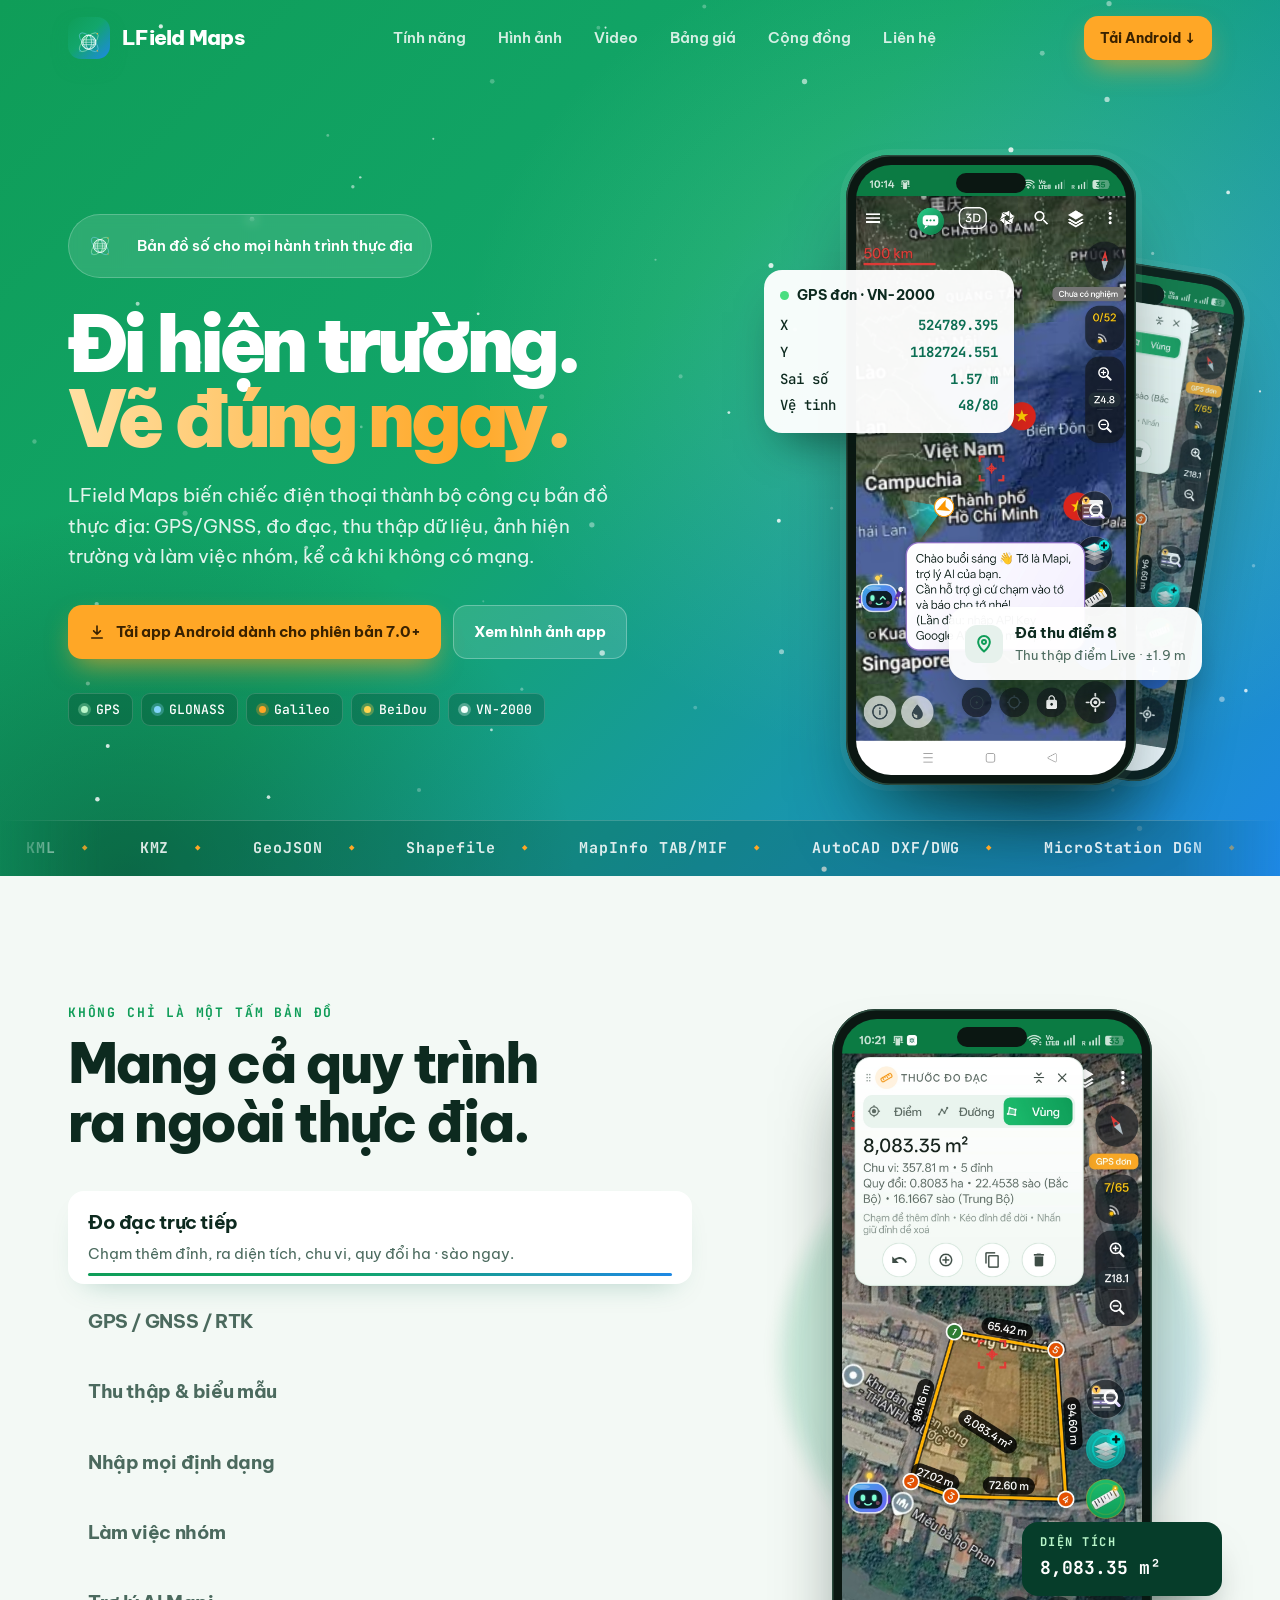
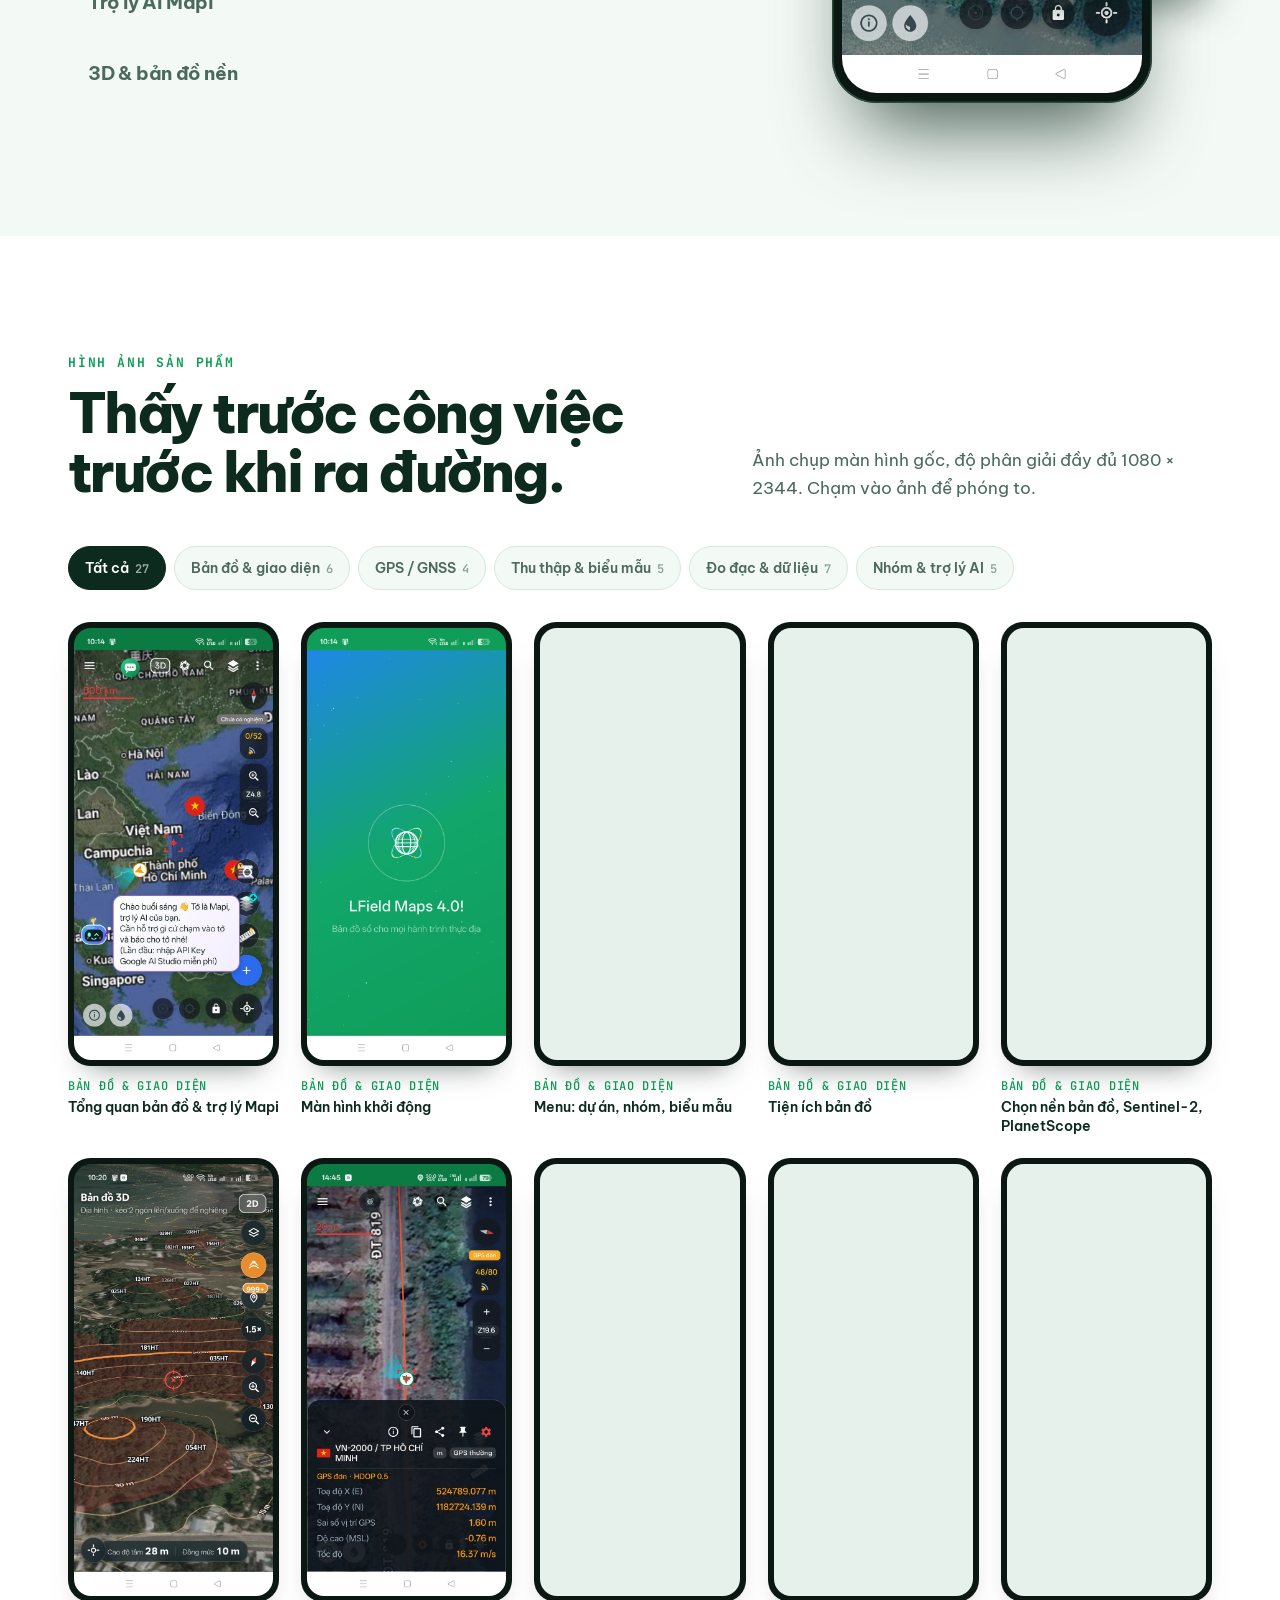
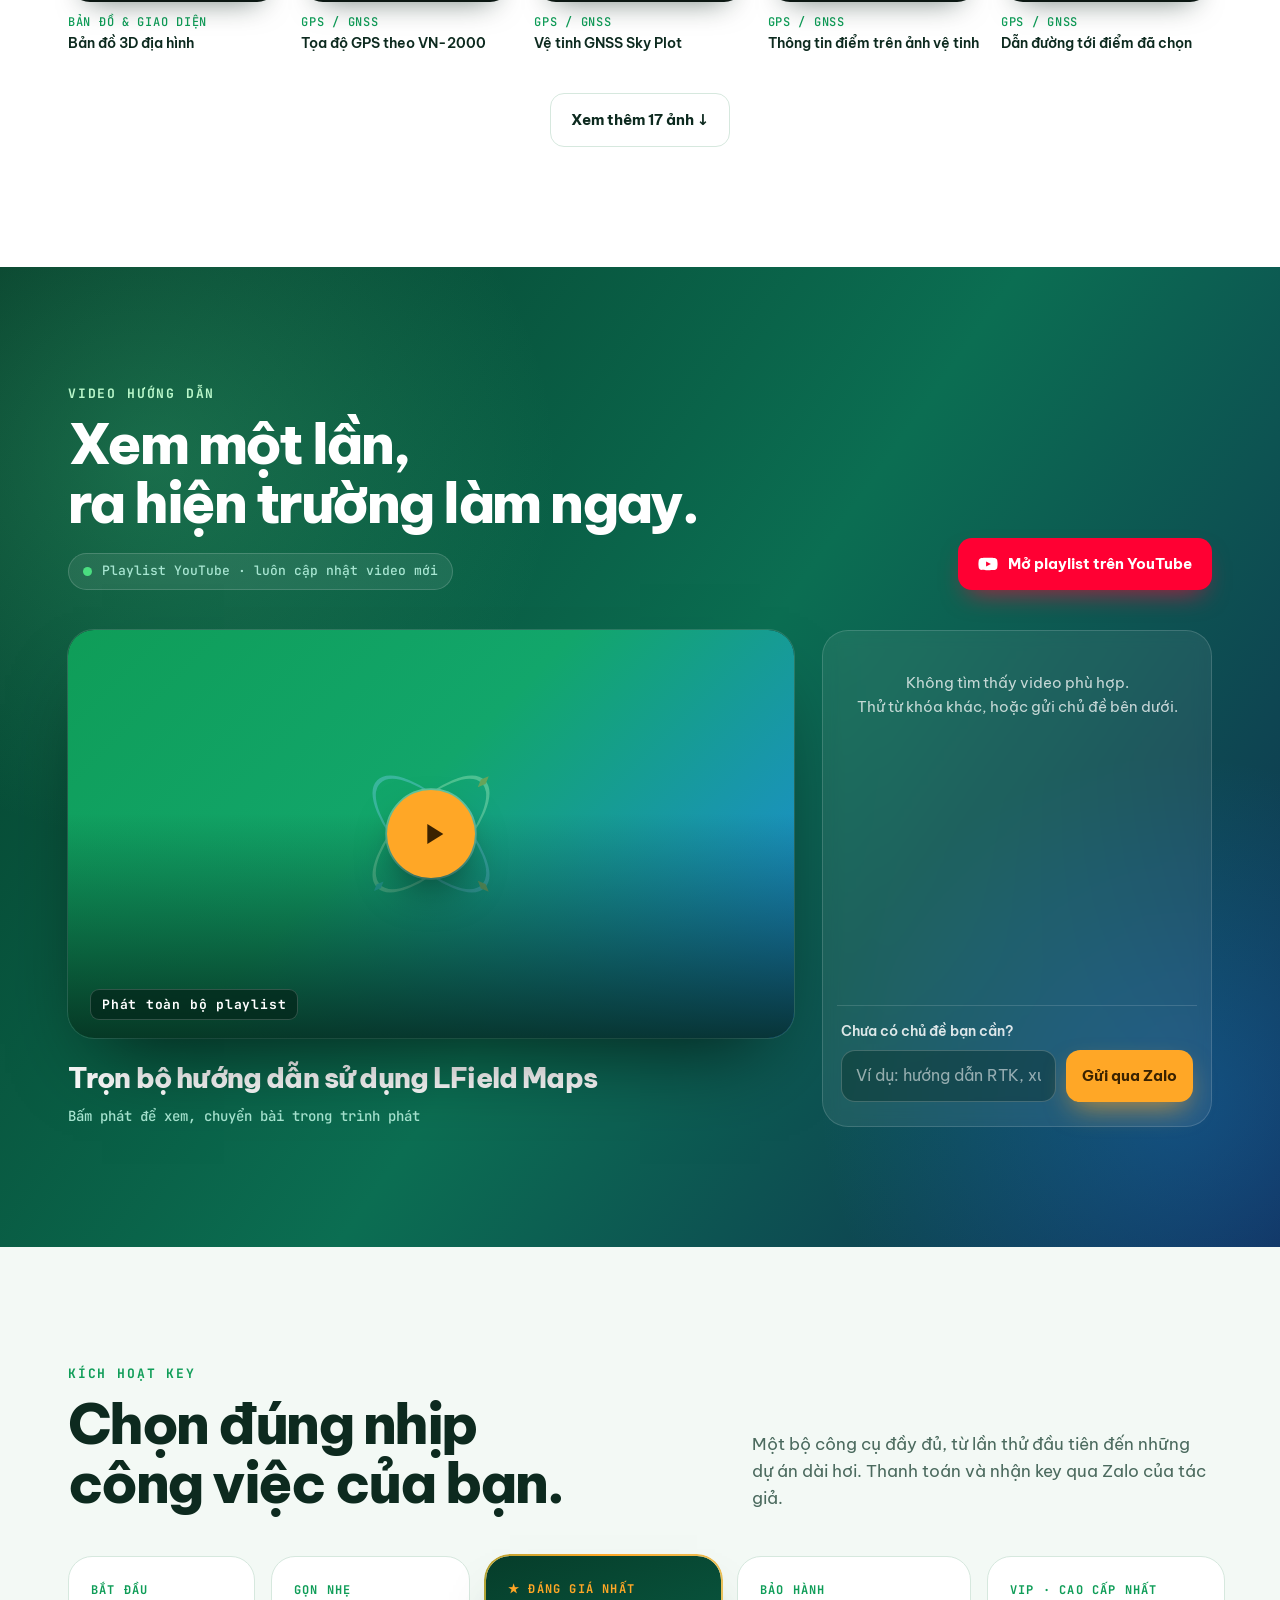
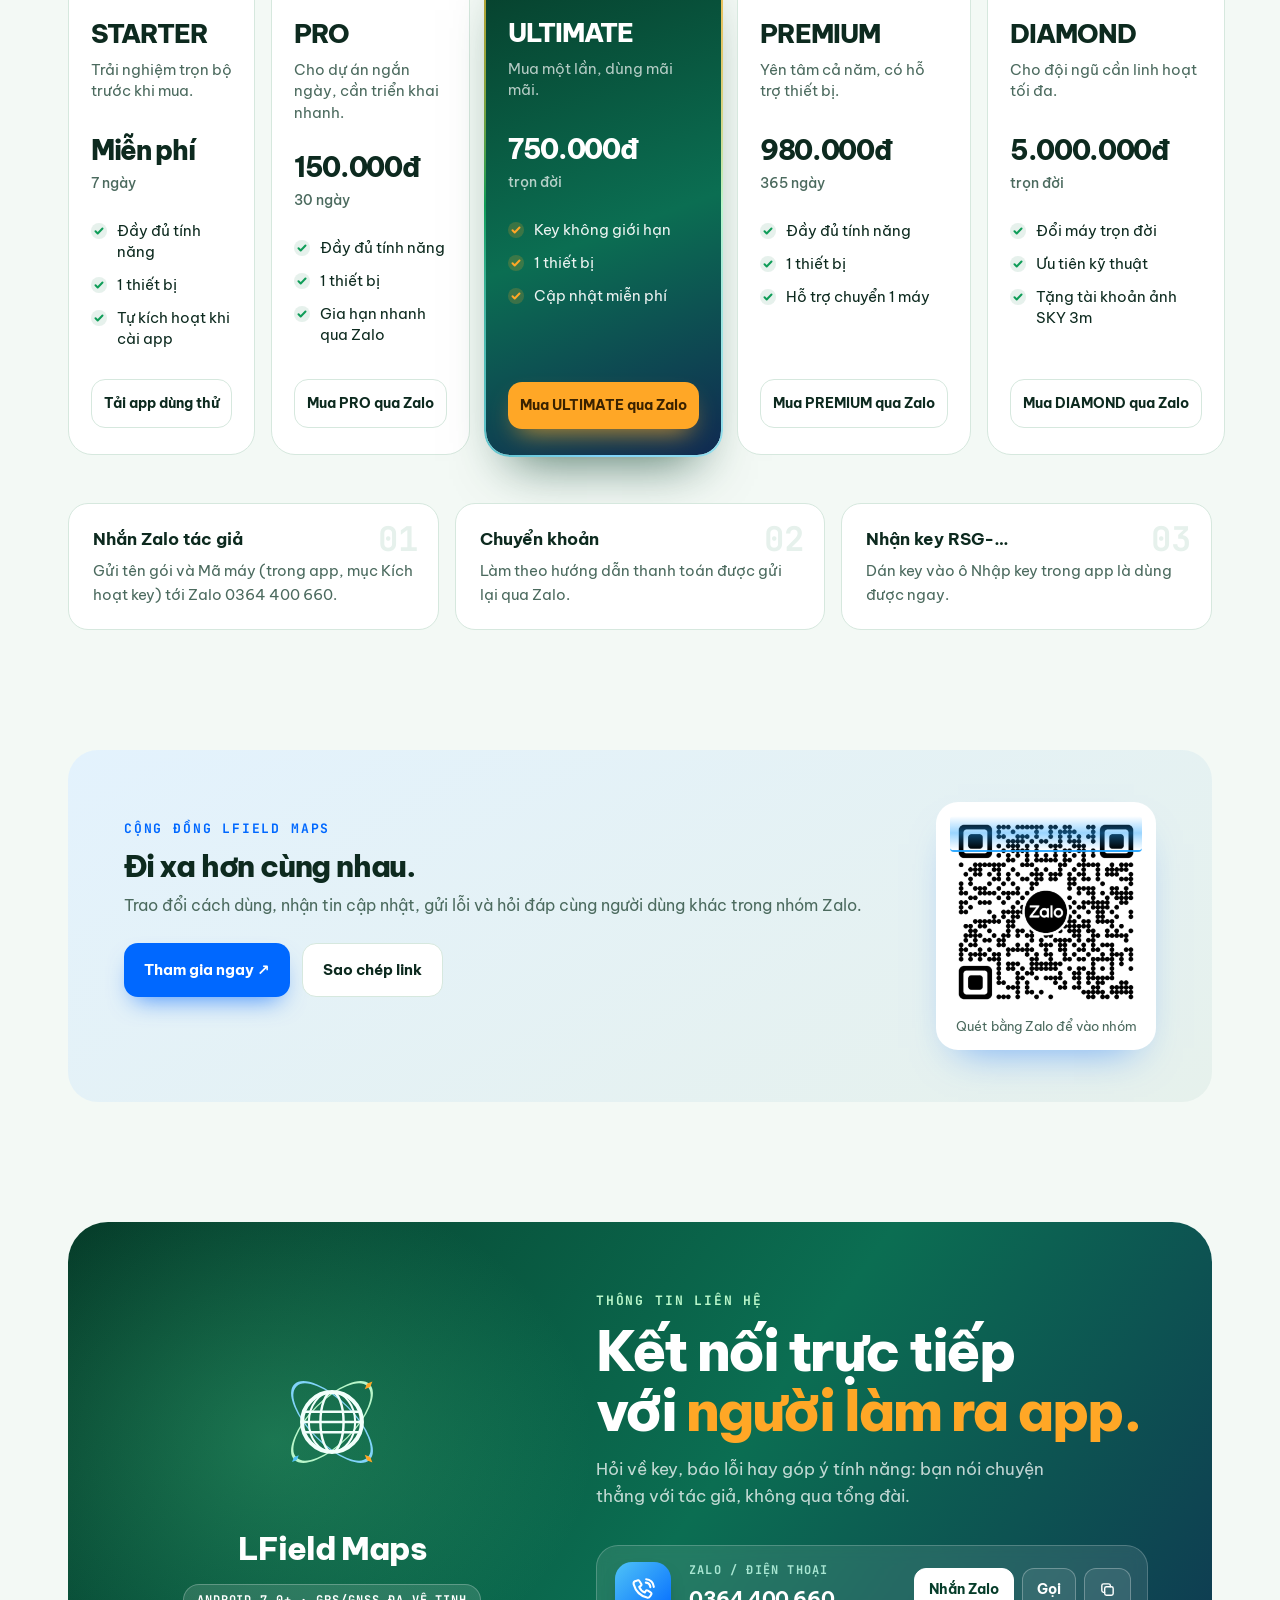
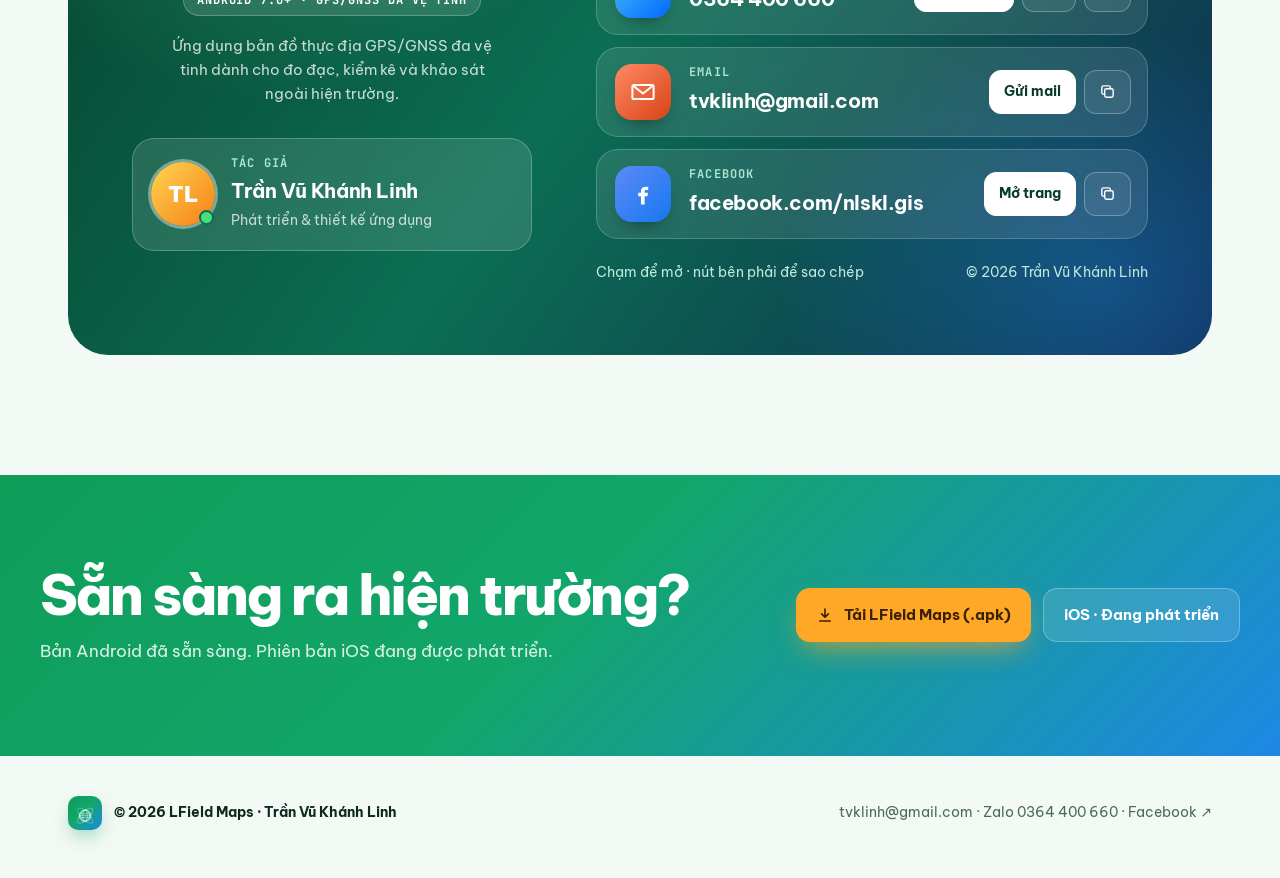
==== commit 231e0aee: "Initial commit" ====
--- a/lfieldmaps/index.html
+++ b/lfieldmaps/index.html
@@ -967,7 +967,7 @@
       +'<span class="cap">'+(isNew(v)?'<span class="tagc sun">MỚI</span>':'')+(v.duration?'<span class="tagc">'+esc(dur(v.duration))+'</span>':'')+'<span class="tagc">Bài '+(v.pos+1)+'/'+ALL.length+'</span></span></button>';
     stage.querySelector('.facade').onclick=function(){play(v)};
   }
-  function play(v){embed('https://www.youtube-nocookie.com/embed/'+v.id+'?autoplay=1&rel=0&playsinline=1&modestbranding=1&list='+YT.playlist)}
+  function play(v){embed('https://www.youtube.com/embed/'+v.id+'?autoplay=1&rel=0&playsinline=1&modestbranding=1&list='+YT.playlist)}
   function showMeta(v){
     var d=v.description||'';
     meta.innerHTML='<h3>'+esc(v.title)+'</h3><div class="row">'+(v.published?'<span>Đăng '+dmy(v.published)+'</span>':'')+(v.views?'<span>'+(+v.views).toLocaleString('vi-VN')+' lượt xem</span>':'')
@@ -1009,7 +1009,7 @@
     syncTxt.textContent='Playlist YouTube · luôn cập nhật video mới';
     stage.innerHTML='<button class="facade" aria-label="Phát playlist hướng dẫn"><span class="plogo" data-logo="light"></span>'+PLAY+'<span class="cap"><span class="tagc">Phát toàn bộ playlist</span></span></button>';
     stage.querySelector('.plogo').innerHTML=logoSVG('light');
-    stage.querySelector('.facade').onclick=function(){embed('https://www.youtube-nocookie.com/embed/videoseries?list='+YT.playlist+'&autoplay=1&rel=0&playsinline=1')};
+    stage.querySelector('.facade').onclick=function(){embed('https://www.youtube.com/embed/videoseries?list='+YT.playlist+'&autoplay=1&rel=0&playsinline=1')};
     meta.innerHTML='<h3>Trọn bộ hướng dẫn sử dụng LField Maps</h3><div class="row"><span>Bấm phát để xem, chuyển bài trong trình phát</span></div>';
     queue.innerHTML='<div class="qempty">Danh sách bài sẽ hiện ở đây sau lần đồng bộ đầu tiên.<br><a class="btn glass" href="'+plUrl+'" target="_blank" rel="noopener">Xem danh sách trên YouTube ↗</a></div>';
     side.querySelector('.vtools').style.display='none';fit();
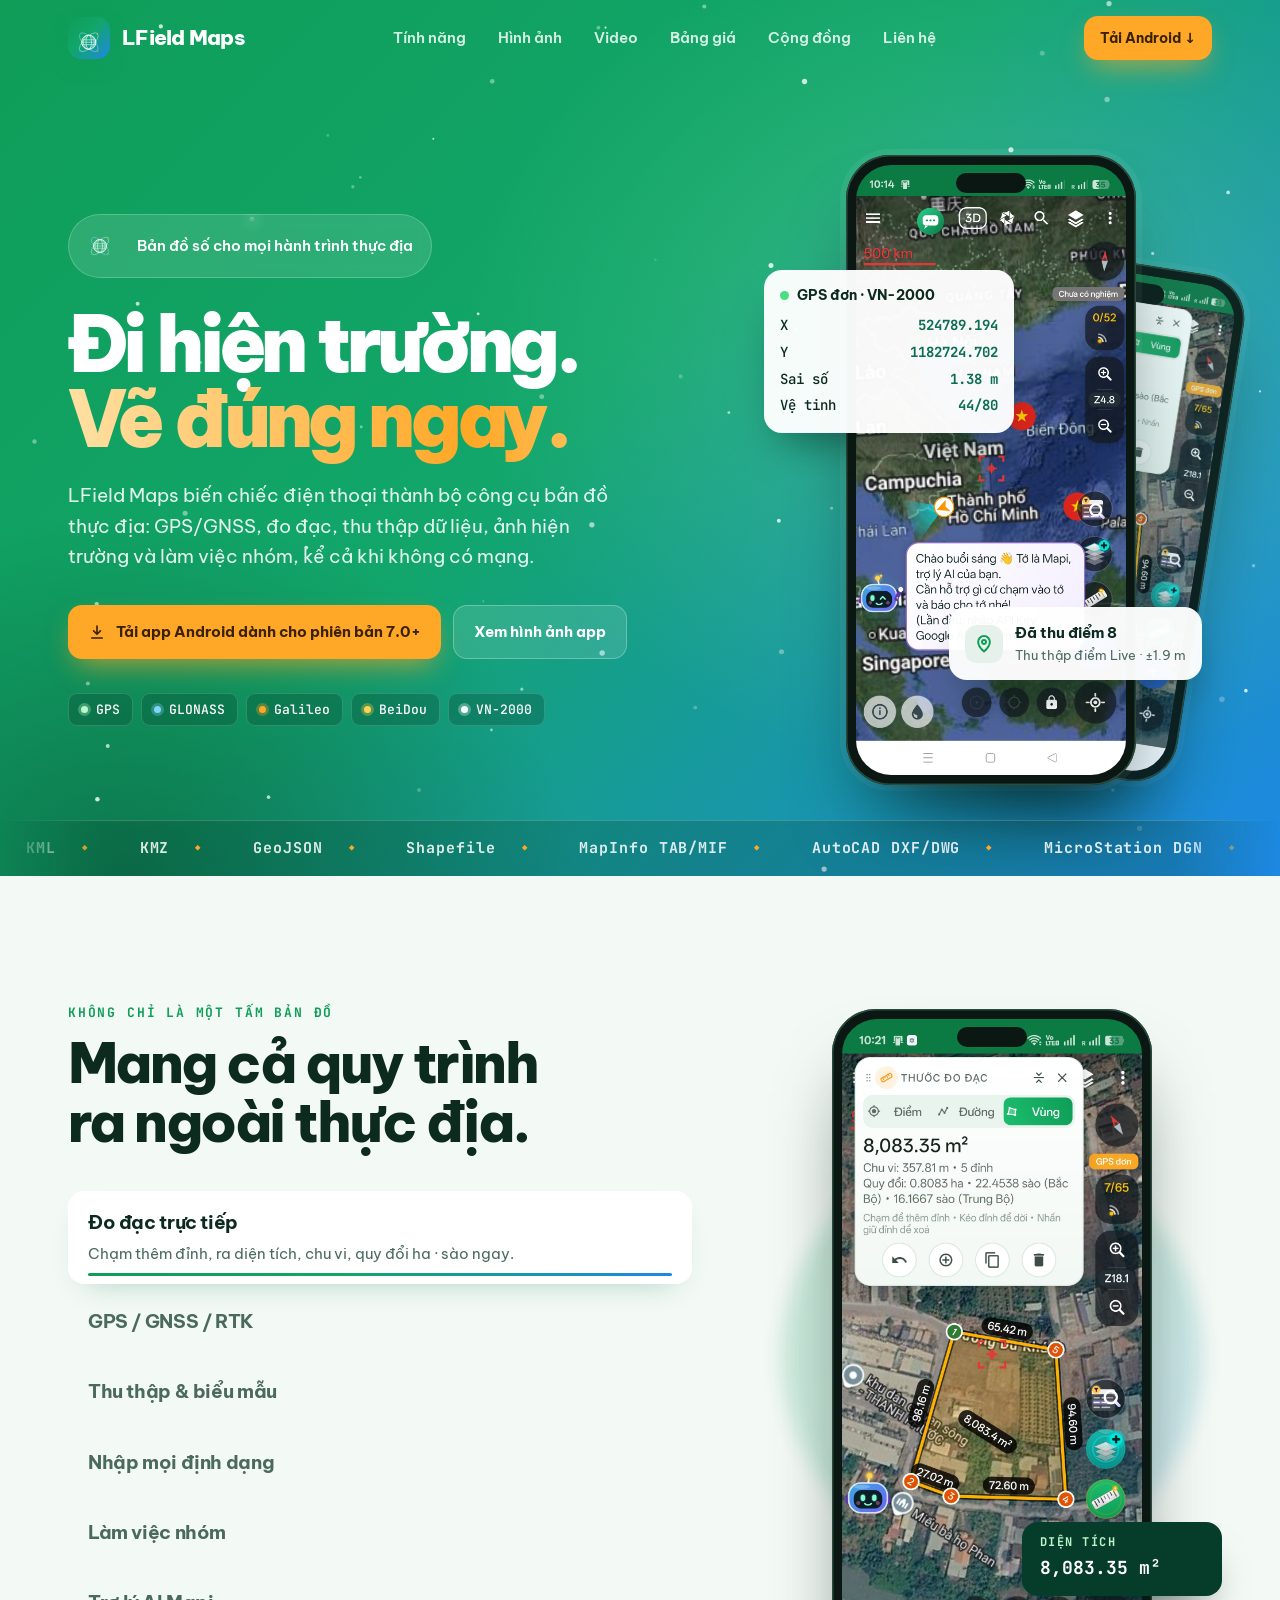
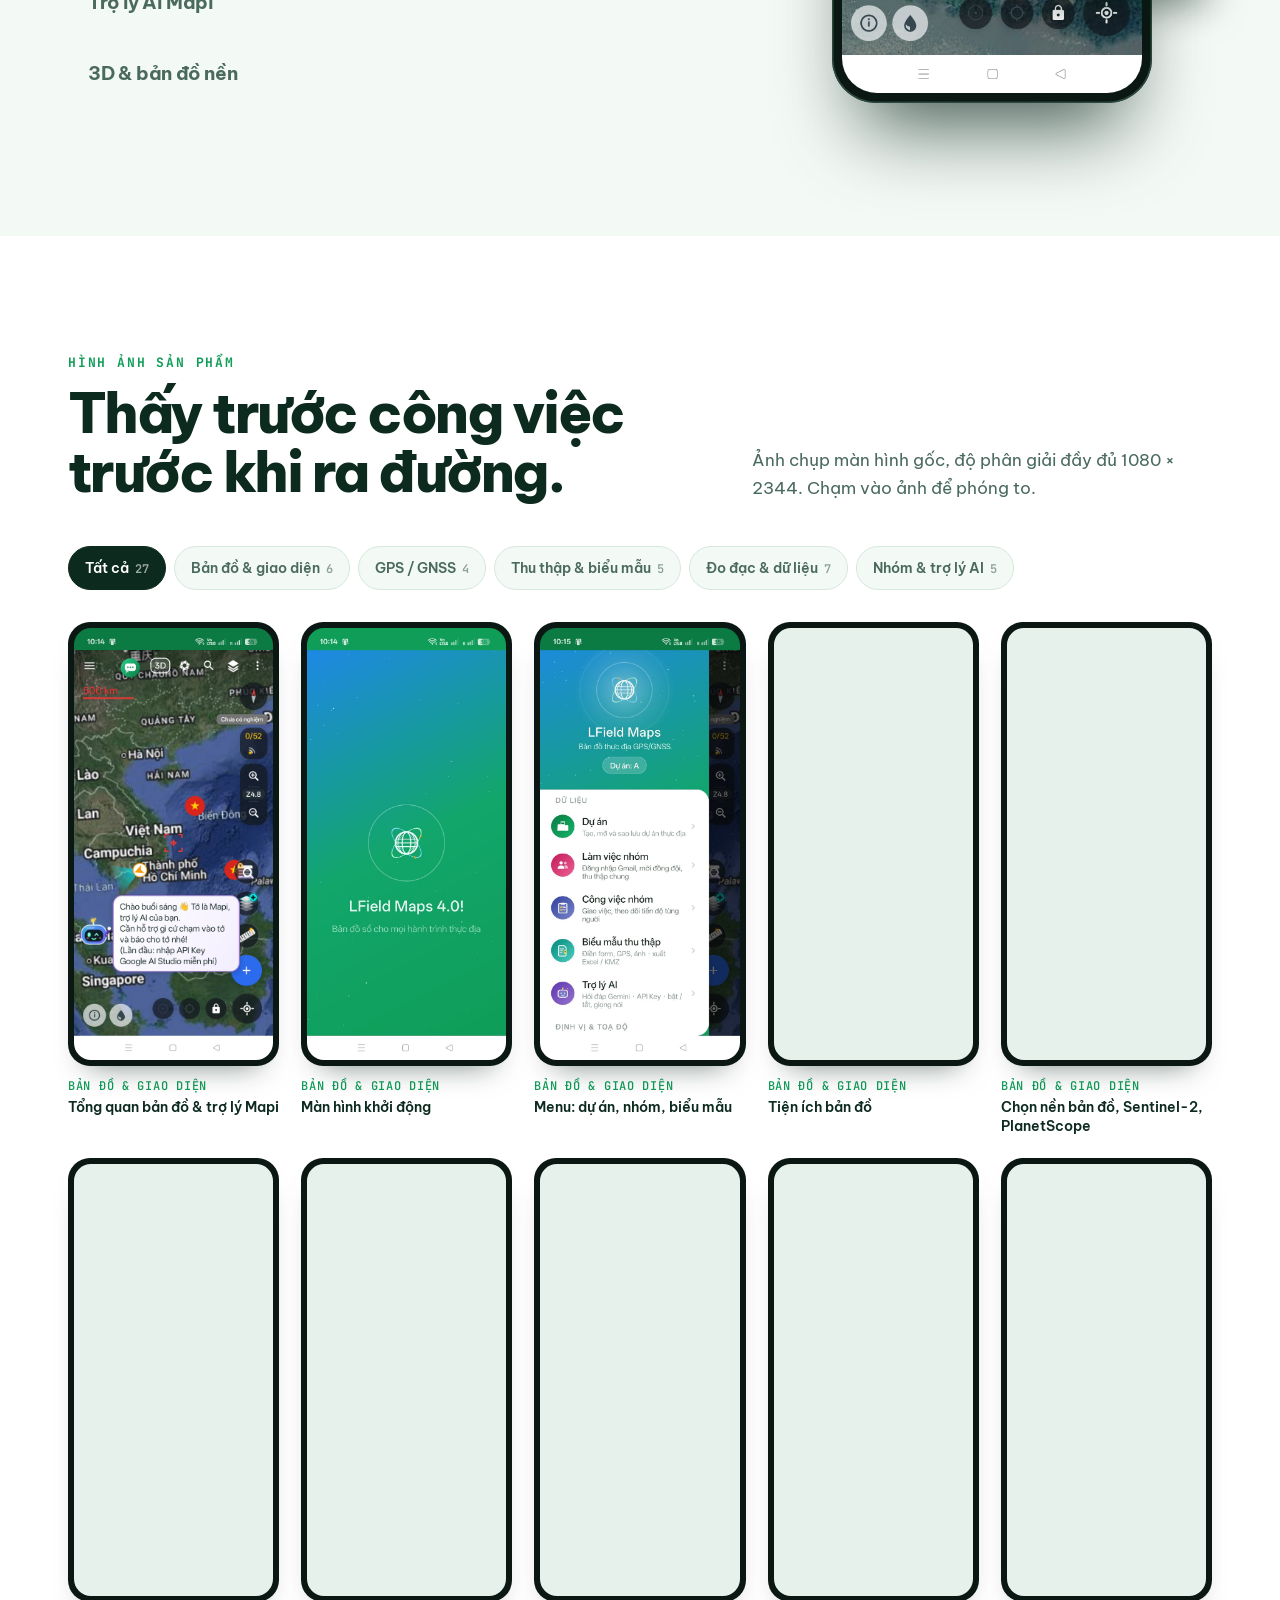
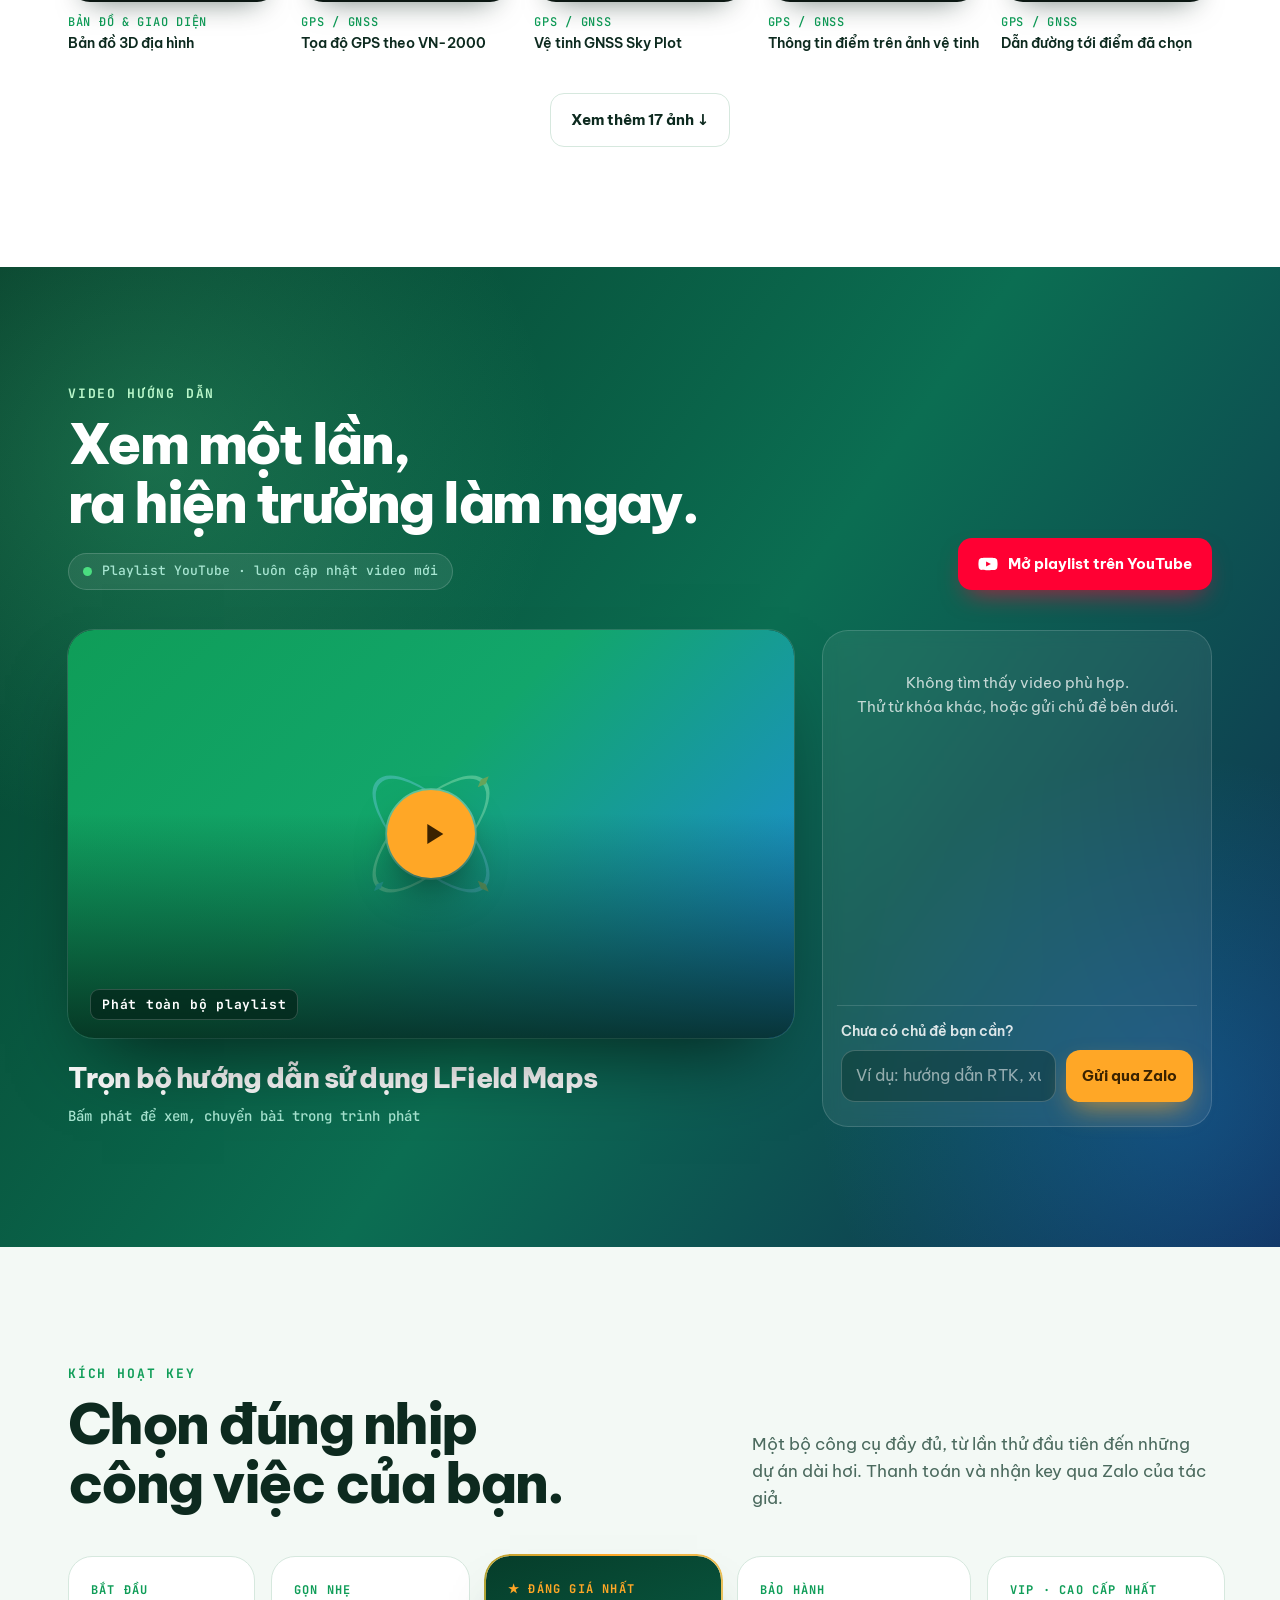
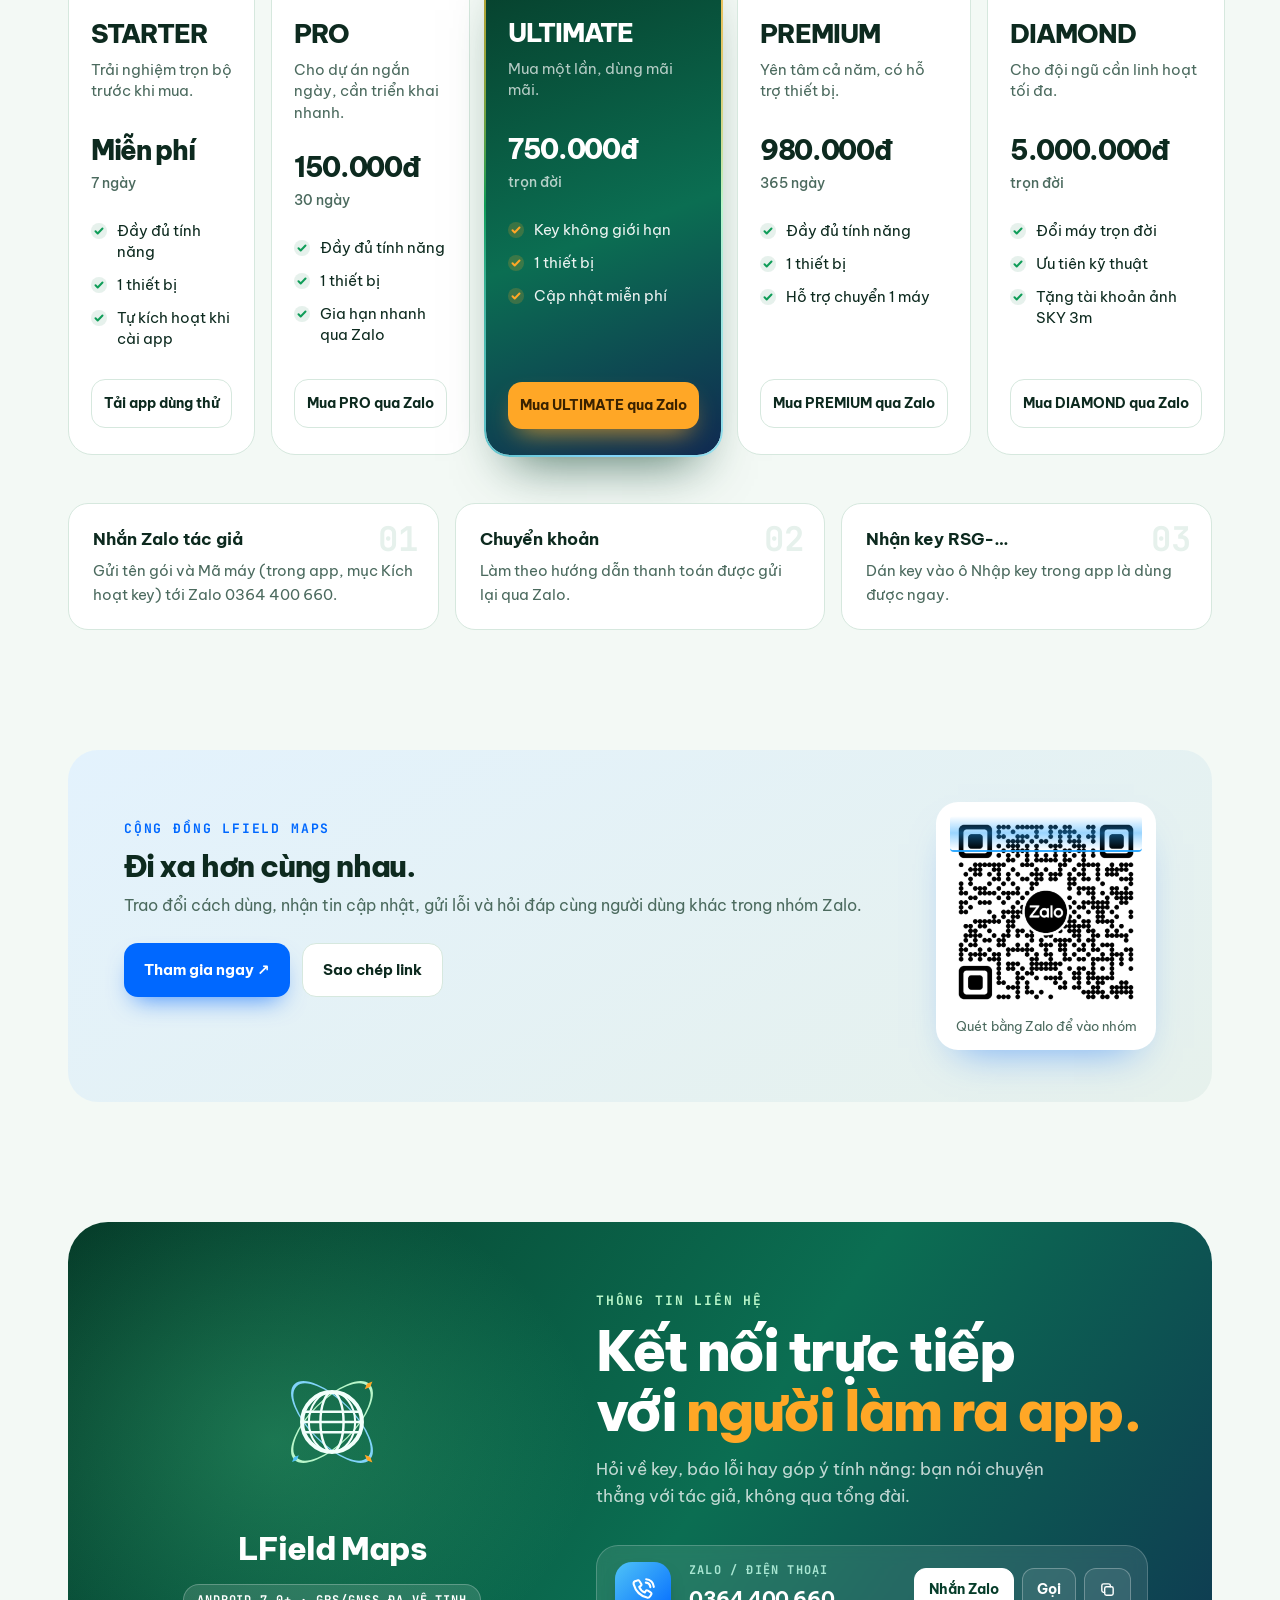
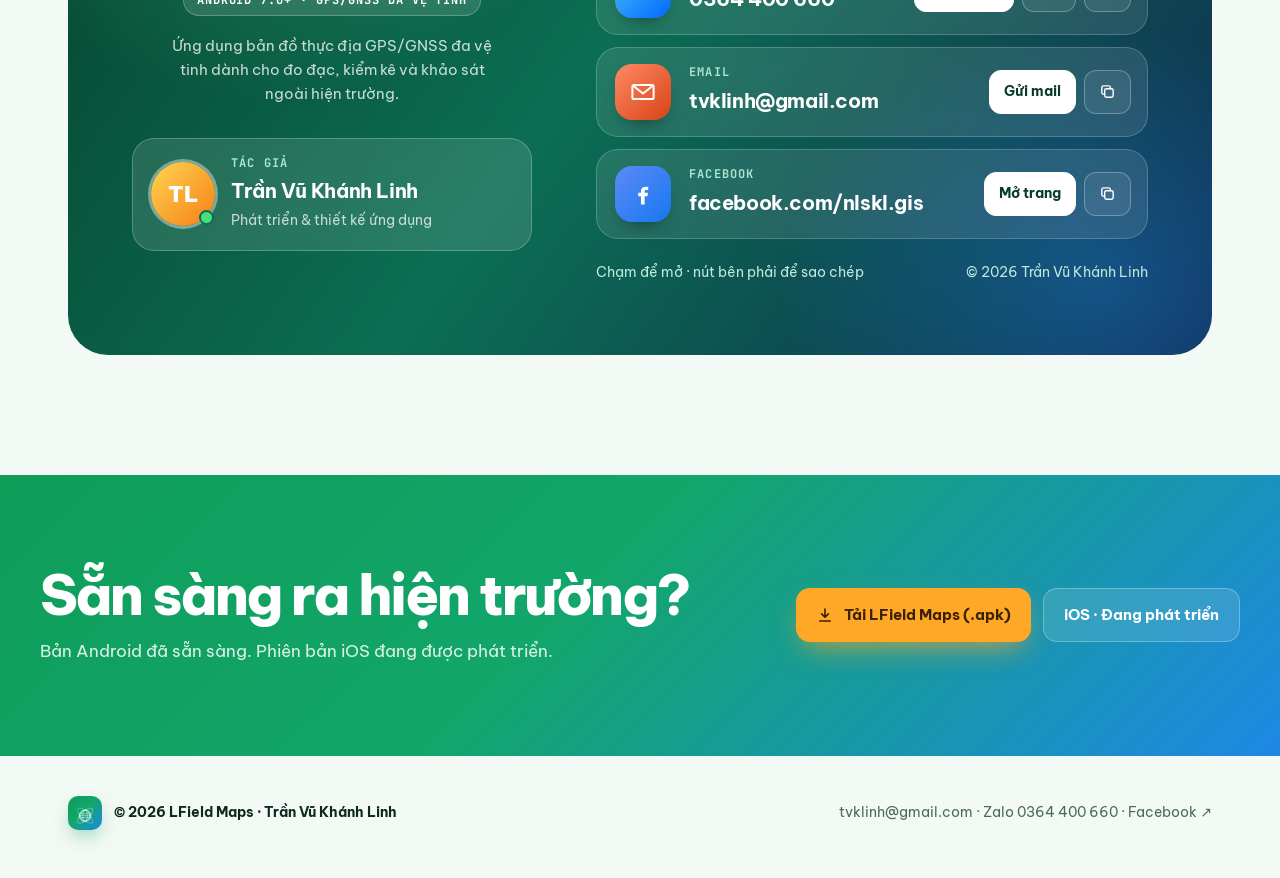
==== commit 9212c7a3: "Initial commit" ====
--- a/lfieldmaps/index.html
+++ b/lfieldmaps/index.html
@@ -939,9 +939,10 @@
 /* =========================================================
    VIDEO HƯỚNG DẪN · tự cập nhật từ YouTube playlist
    Thứ tự lấy dữ liệu:
-   1) YT.apiKey có giá trị  → gọi trực tiếp YouTube Data API (cập nhật tức thì)
-   2) videos.json           → do GitHub Action tự tạo mỗi 3 giờ (khuyên dùng)
-   3) Không có dữ liệu      → nhúng thẳng trình phát playlist của YouTube
+   1) YT.apiKey có giá trị  → YouTube Data API: lấy TOÀN BỘ playlist + thời lượng
+   2) Mặc định              → đọc RSS công khai của playlist ngay trên trình duyệt
+                              (không cần cài đặt gì, tối đa 15 video do YouTube giới hạn)
+   3) Không đọc được        → nhúng thẳng trình phát playlist của YouTube
    ========================================================= */
 var YT={
   playlist:'PLTP-CAxJMeO4',   // ← ID playlist (phần sau "list=" trong link YouTube)
@@ -967,7 +968,7 @@
       +'<span class="cap">'+(isNew(v)?'<span class="tagc sun">MỚI</span>':'')+(v.duration?'<span class="tagc">'+esc(dur(v.duration))+'</span>':'')+'<span class="tagc">Bài '+(v.pos+1)+'/'+ALL.length+'</span></span></button>';
     stage.querySelector('.facade').onclick=function(){play(v)};
   }
-  function play(v){embed('https://www.youtube.com/embed/'+v.id+'?autoplay=1&rel=0&playsinline=1&modestbranding=1&list='+YT.playlist)}
+  function play(v){embed('https://www.youtube.com/embed/'+v.id+'?autoplay=1&rel=0&playsinline=1&list='+YT.playlist+'&index='+(v.pos+1))}
   function showMeta(v){
     var d=v.description||'';
     meta.innerHTML='<h3>'+esc(v.title)+'</h3><div class="row">'+(v.published?'<span>Đăng '+dmy(v.published)+'</span>':'')+(v.views?'<span>'+(+v.views).toLocaleString('vi-VN')+' lượt xem</span>':'')
@@ -1036,11 +1037,37 @@
         var m={};rs.forEach(function(r){(r.items||[]).forEach(function(it){m[it.id]=it})});
         vs.forEach(function(v){var x=m[v.id];if(x){v.duration=x.contentDetails.duration;v.views=x.statistics&&x.statistics.viewCount}});return vs})});
   }
-  /* Nguồn 2: videos.json (GitHub Action) */
+  /* Nguồn 2: RSS công khai của playlist (đọc qua cổng chuyển tiếp vì YouTube chặn đọc trực tiếp) */
+  var RSS='https://www.youtube.com/feeds/videos.xml?playlist_id='+YT.playlist;
+  function timeout(ms){return new Promise(function(_,rej){setTimeout(function(){rej('timeout')},ms)})}
+  function parseXml(txt){
+    var d=new DOMParser().parseFromString(txt,'text/xml'),A='http://www.w3.org/2005/Atom',Y='http://www.youtube.com/xml/schemas/2015',M='http://search.yahoo.com/mrss/';
+    var es=d.getElementsByTagNameNS(A,'entry'),out=[];
+    for(var i=0;i<es.length;i++){var e=es[i];function t(ns,n){var x=e.getElementsByTagNameNS(ns,n)[0];return x?x.textContent:''}
+      var st=e.getElementsByTagNameNS(M,'statistics')[0];
+      out.push({id:t(Y,'videoId'),title:t(A,'title'),description:t(M,'description'),published:t(A,'published'),views:st?st.getAttribute('views'):null})}
+    if(!out.length)throw 'empty';return out;
+  }
+  function via2json(){return fetch('https://api.rss2json.com/v1/api.json?rss_url='+encodeURIComponent(RSS)).then(function(r){return r.json()}).then(function(j){
+    if(j.status!=='ok'||!j.items||!j.items.length)throw 'rss2json';
+    return j.items.map(function(it){var m=/[?&]v=([\w-]{11})/.exec(it.link||'')||/([\w-]{11})$/.exec(it.guid||'');
+      return {id:m?m[1]:'',title:it.title,description:it.description?String(it.description).replace(/<[^>]+>/g,''):'',published:(it.pubDate||'').replace(' ','T')+'Z'}})})}
+  function viaProxy(u){return fetch(u+encodeURIComponent(RSS)).then(function(r){if(!r.ok)throw r.status;return r.text()}).then(function(t){
+    if(t.charAt(0)==='{'){try{t=JSON.parse(t).contents||t}catch(e){}}return parseXml(t)})}
+  function fromRss(){
+    var tries=[via2json,function(){return viaProxy('https://api.allorigins.win/raw?url=')},function(){return viaProxy('https://corsproxy.io/?url=')},function(){return viaProxy('https://api.codetabs.com/v1/proxy?quest=')}];
+    var cache=null;try{cache=JSON.parse(localStorage.getItem('lfm_videos')||'null')}catch(e){}
+    function run(i){if(i>=tries.length)return Promise.reject('all');
+      return Promise.race([tries[i](),timeout(7000)]).catch(function(){return run(i+1)})}
+    return run(0).then(function(v){try{localStorage.setItem('lfm_videos',JSON.stringify({t:Date.now(),v:v}))}catch(e){}return v})
+      .catch(function(e){if(cache&&cache.v&&cache.v.length)return cache.v;throw e});
+  }
+  /* Nguồn dự phòng: videos.json (nếu có) */
   function fromJson(){return fetch('videos.json?t='+Math.floor(Date.now()/36e5),{cache:'no-cache'}).then(function(r){if(!r.ok)throw r.status;return r.json()})}
 
   queue.innerHTML=[0,1,2,3].map(function(){return '<div style="display:grid;grid-template-columns:136px 1fr;gap:13px;padding:8px"><div class="skel" style="aspect-ratio:16/9"></div><div><div class="skel" style="height:14px;margin:8px 0"></div><div class="skel" style="height:14px;width:60%"></div></div></div>'}).join('');
-  var p=YT.apiKey?fromApi().then(function(v){ready(v,new Date().toISOString())}).catch(function(){return fromJson().then(function(j){ready(j.videos||[],j.updated)})}):fromJson().then(function(j){ready(j.videos||[],j.updated)});
+  function rssOrJson(){return fromRss().then(function(v){ready(v,new Date().toISOString())}).catch(function(){return fromJson().then(function(j){if(!(j.videos||[]).length)throw 'empty';ready(j.videos,j.updated)})})}
+  var p=YT.apiKey?fromApi().then(function(v){ready(v,new Date().toISOString())}).catch(rssOrJson):rssOrJson();
   p.catch(fallback);
 })();
 
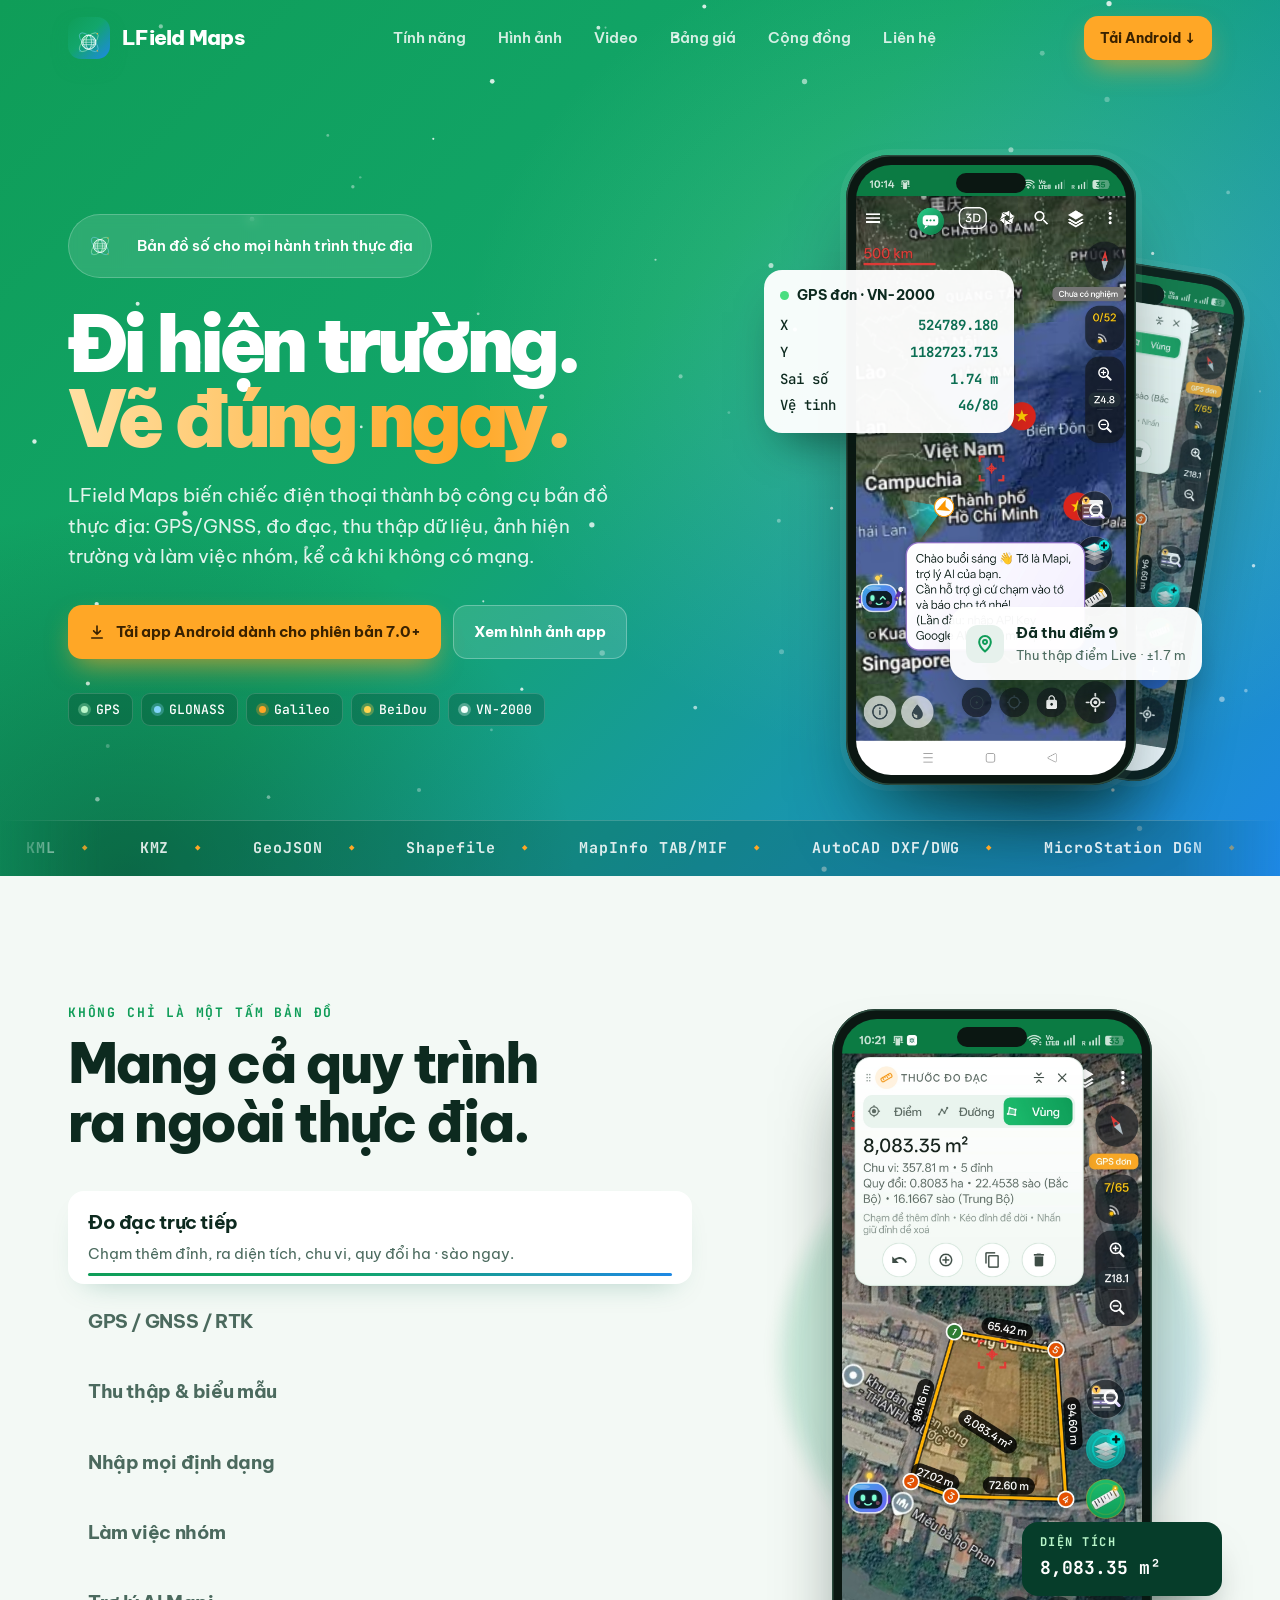
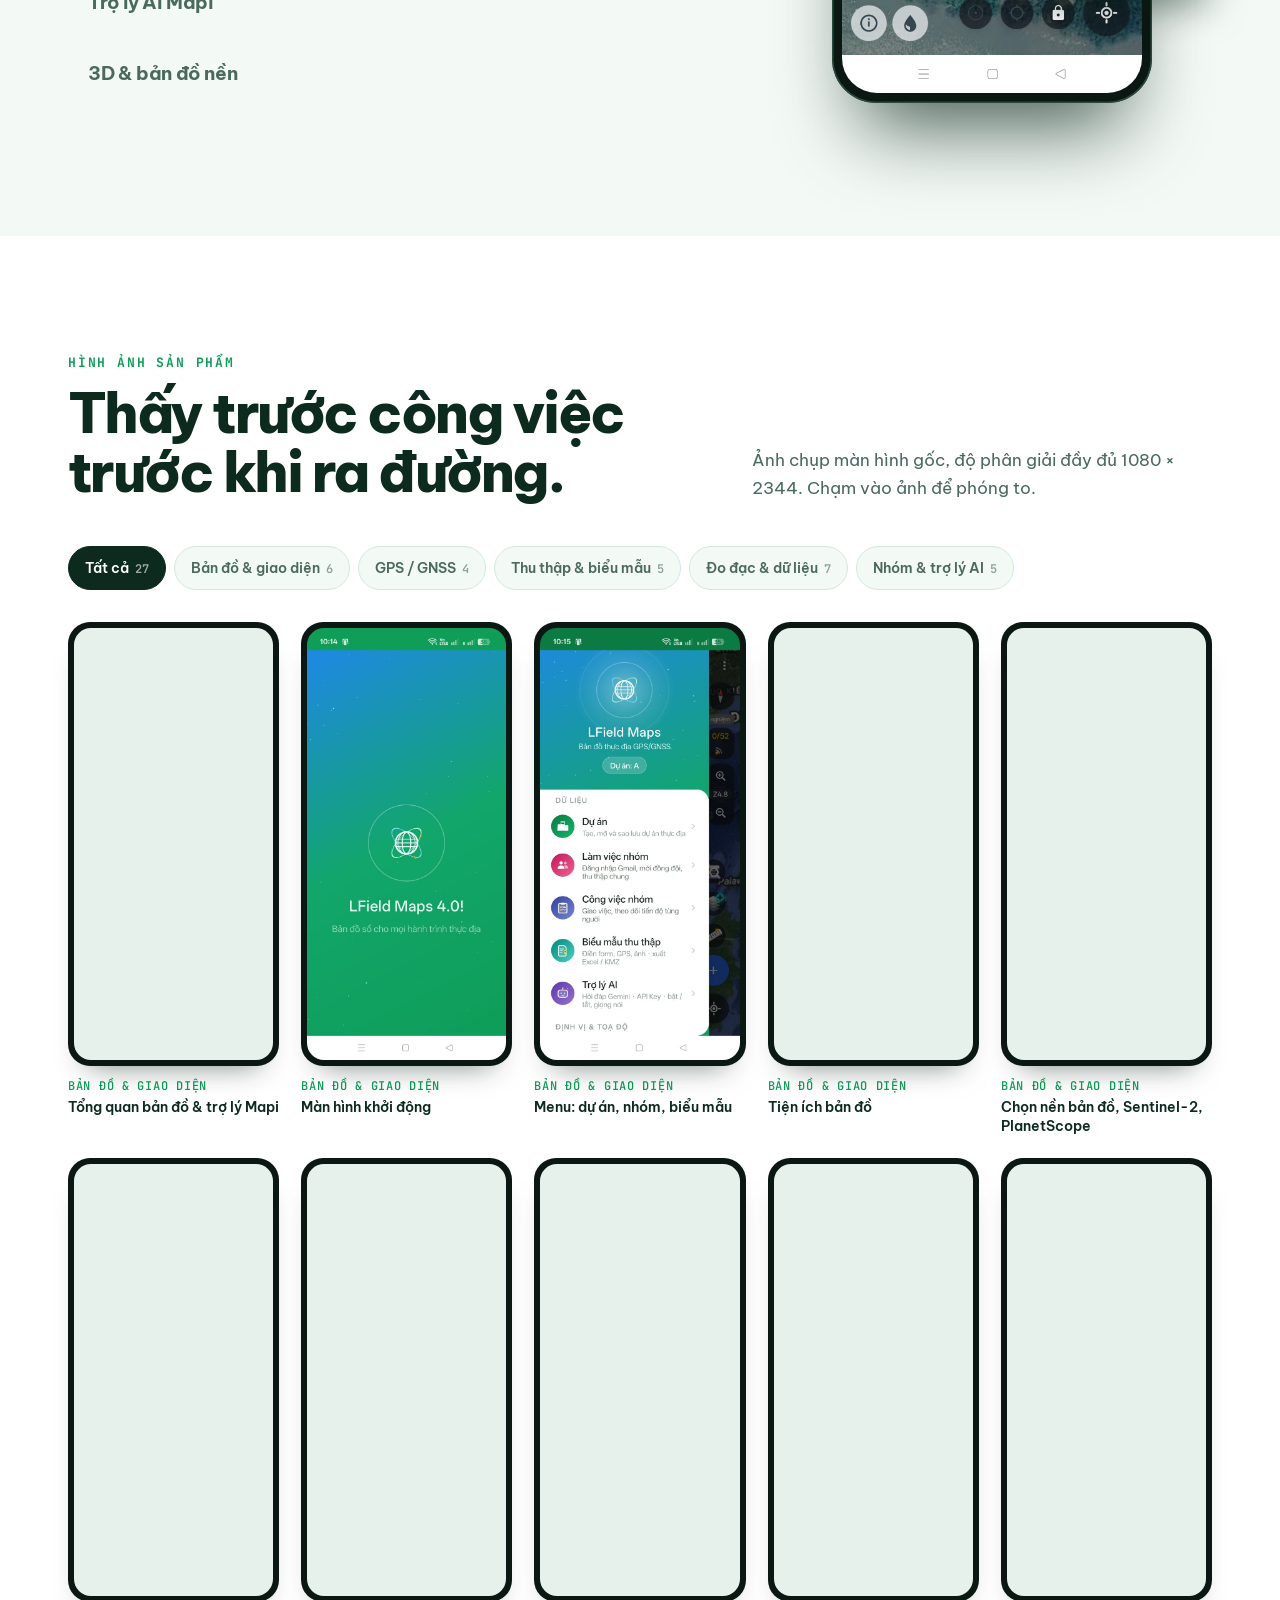
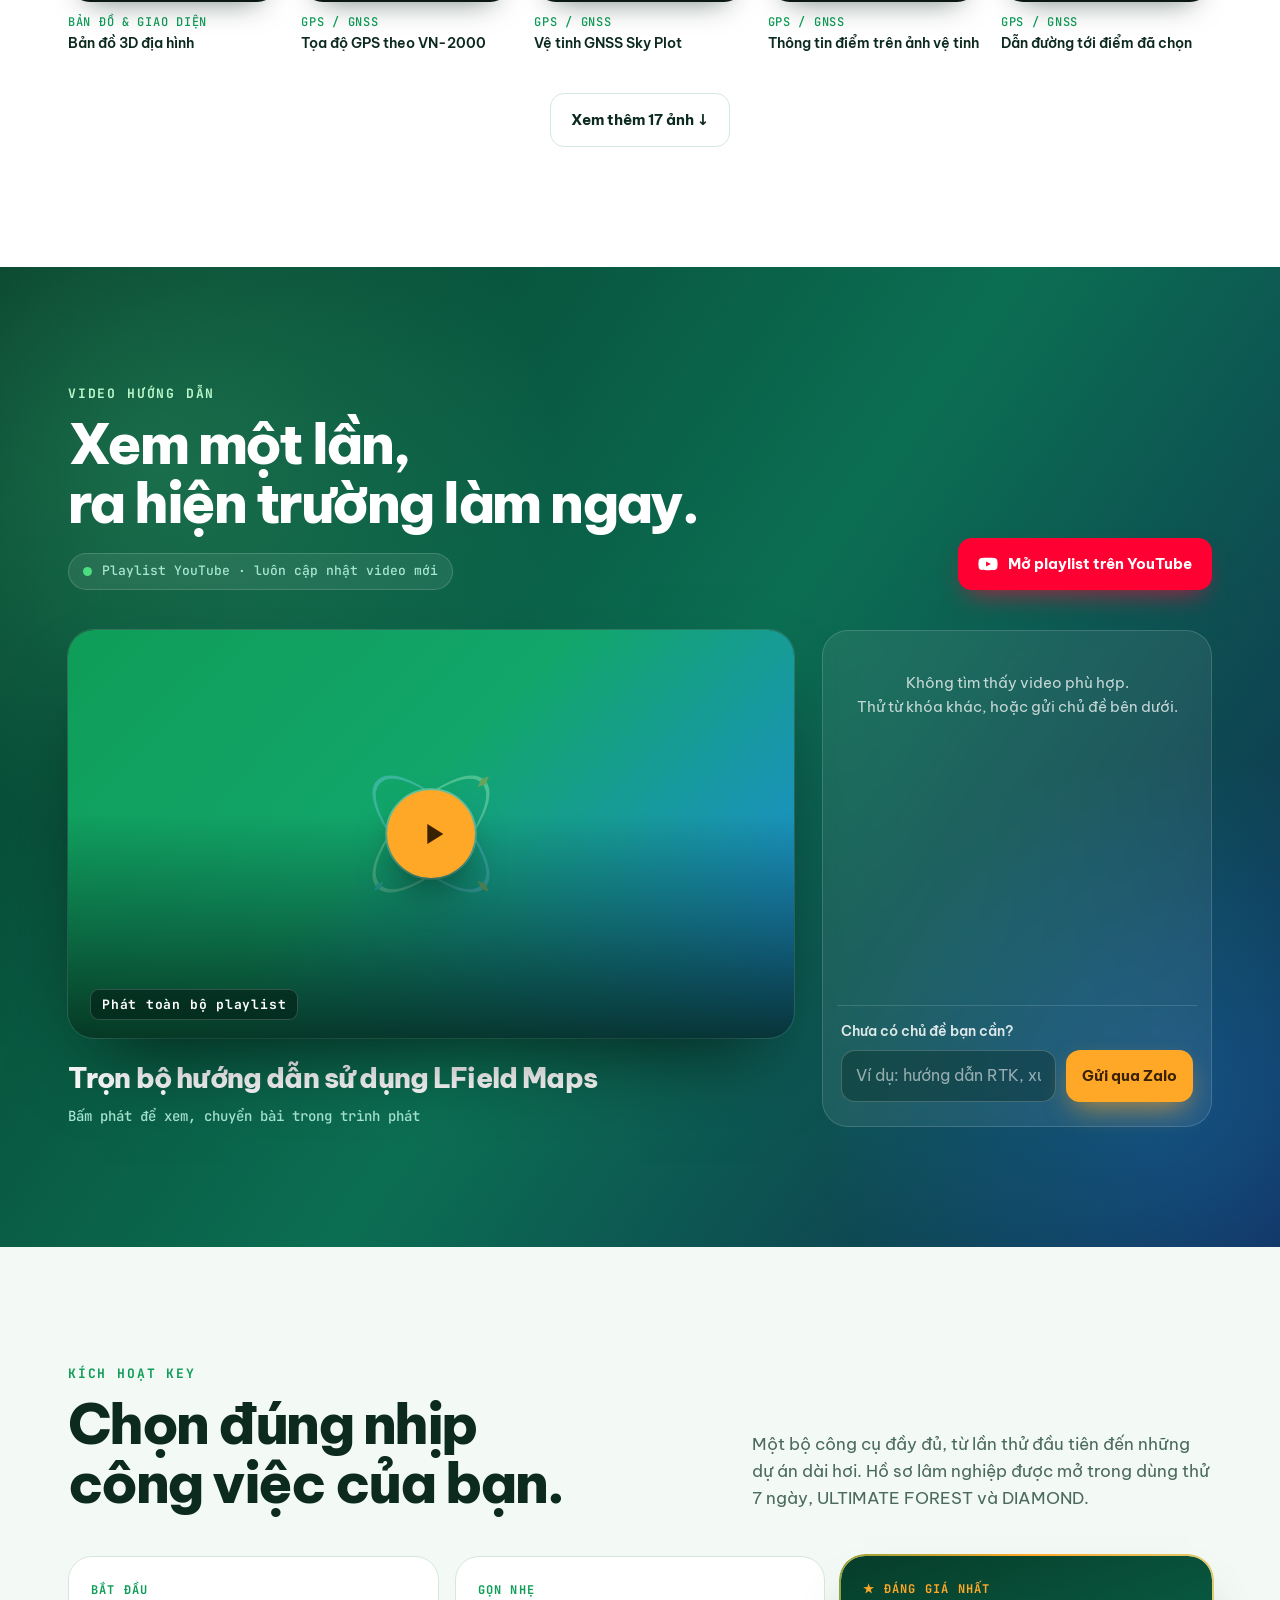
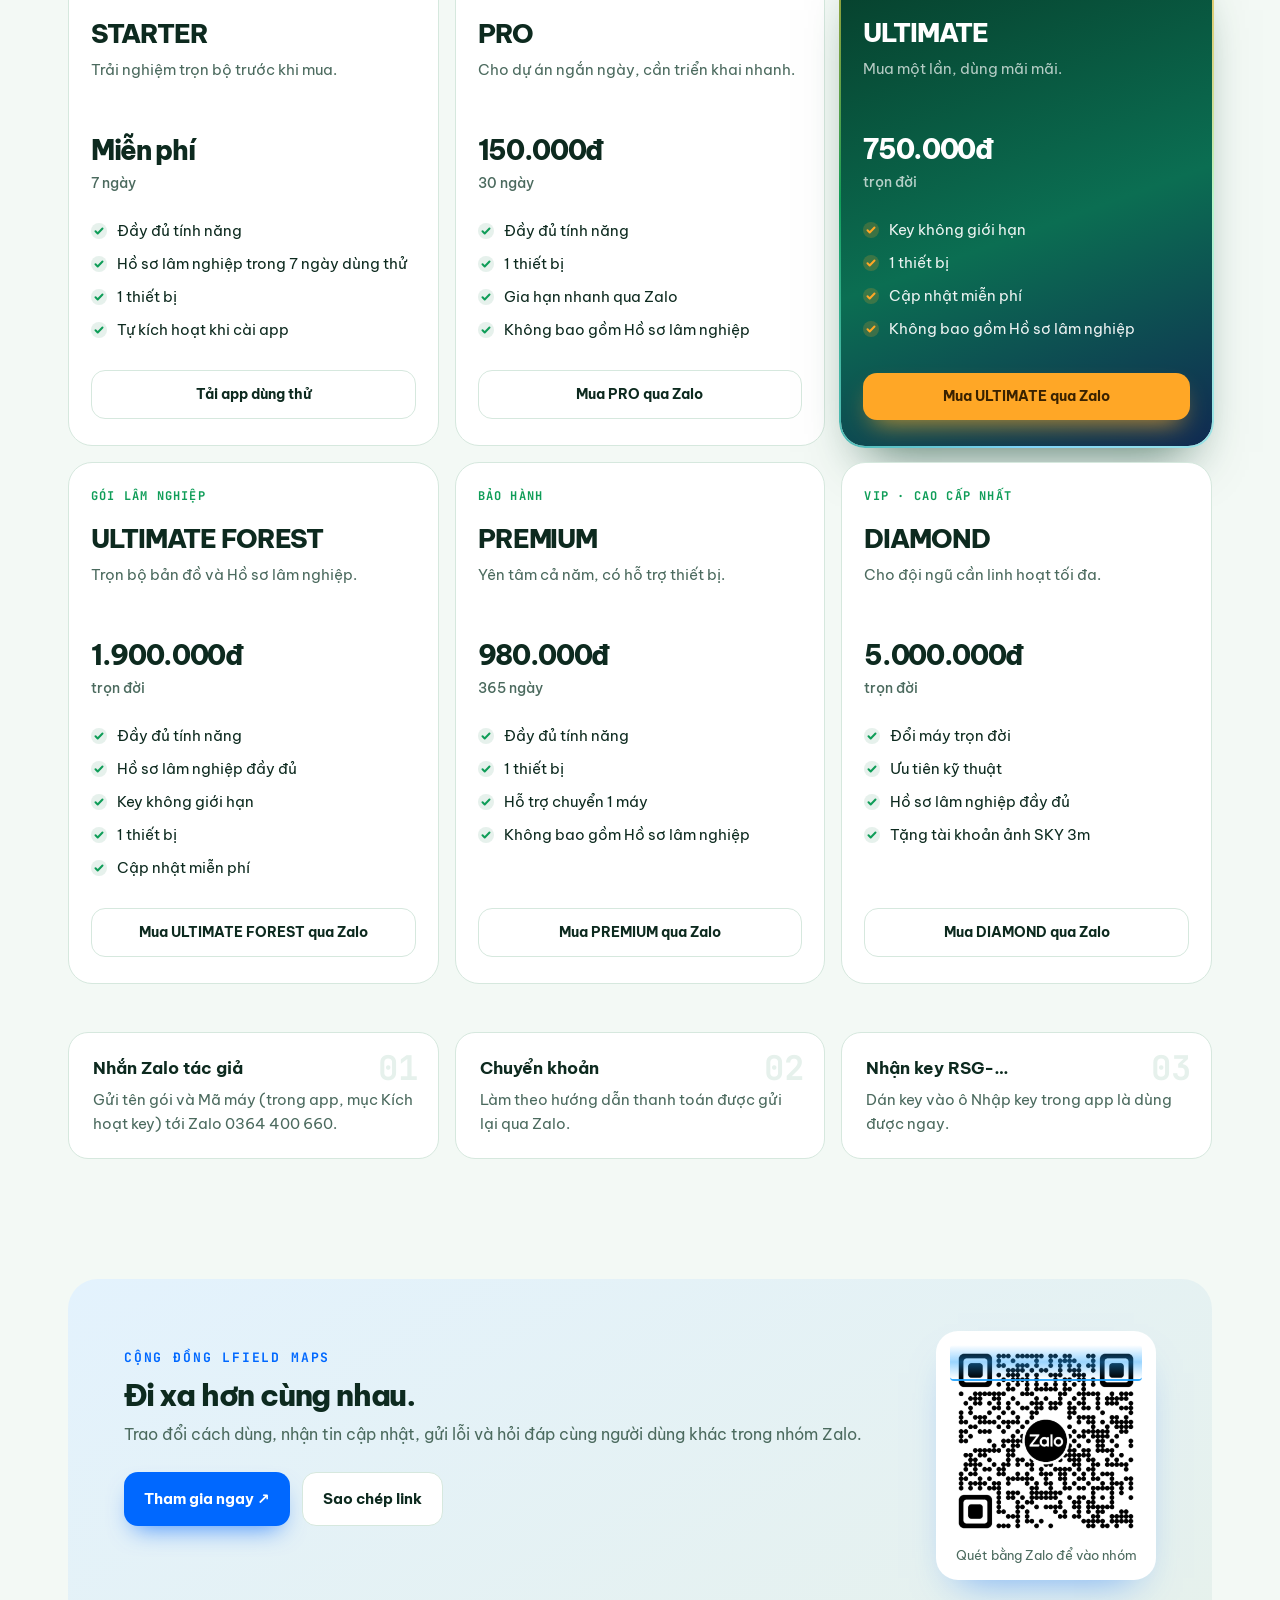
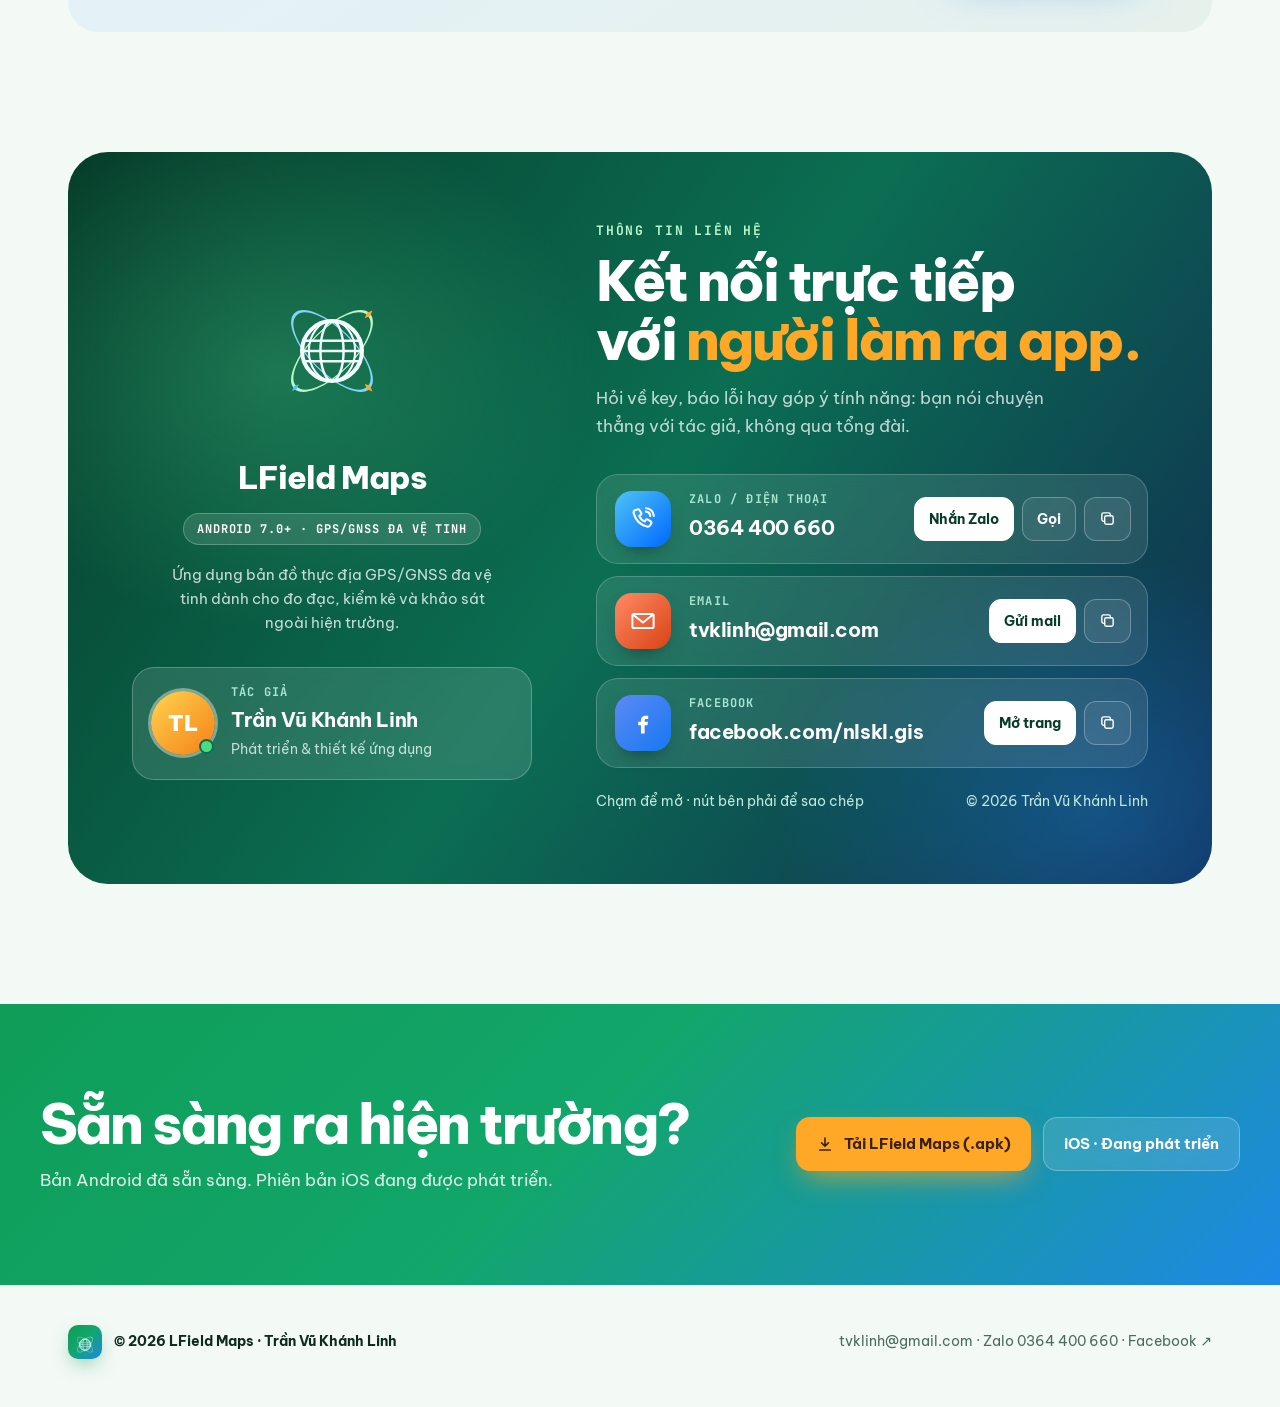
==== commit 4af99f32: "Initial commit" ====
--- a/lfieldmaps/index.html
+++ b/lfieldmaps/index.html
@@ -192,7 +192,7 @@
 .lbclose{position:absolute;top:20px;right:20px;width:48px;height:48px}
 
 /* ---------- Pricing ---------- */
-.plans{display:grid;grid-template-columns:repeat(5,1fr);gap:16px;align-items:stretch}
+.plans{display:grid;grid-template-columns:repeat(3,1fr);gap:16px;align-items:stretch}
 .plan{position:relative;background:var(--surface);border:1px solid var(--line);border-radius:24px;padding:26px 22px;display:flex;flex-direction:column;transition:transform .35s var(--ease),box-shadow .35s var(--ease)}
 .plan:hover{transform:translateY(-6px);box-shadow:0 26px 40px -24px rgba(11,110,82,.35)}
 .plan .tag{font:700 12px/1.3 var(--mono);letter-spacing:.1em;color:var(--g)}
@@ -653,14 +653,15 @@
   <div class="wrap">
     <div class="sectionhead">
       <div><div class="eyebrow rv">Kích hoạt key</div><h2 class="rv d1">Chọn đúng nhịp<br>công việc của bạn.</h2></div>
-      <p class="sub rv d2">Một bộ công cụ đầy đủ, từ lần thử đầu tiên đến những dự án dài hơi. Thanh toán và nhận key qua Zalo của tác giả.</p>
+      <p class="sub rv d2">Một bộ công cụ đầy đủ, từ lần thử đầu tiên đến những dự án dài hơi. Hồ sơ lâm nghiệp được mở trong dùng thử 7 ngày, ULTIMATE FOREST và DIAMOND.</p>
     </div>
     <div class="plans">
-      <article class="plan rv"><span class="tag">BẮT ĐẦU</span><h3>STARTER</h3><p>Trải nghiệm trọn bộ trước khi mua.</p><div class="price">Miễn phí<small>7 ngày</small></div><ul><li>Đầy đủ tính năng</li><li>1 thiết bị</li><li>Tự kích hoạt khi cài app</li></ul><a class="btn ghost" href="https://gisvn.github.io/data/lfieldmaps/phienban/LFieldMaps.apk">Tải app dùng thử</a></article>
-      <article class="plan rv d1"><span class="tag">GỌN NHẸ</span><h3>PRO</h3><p>Cho dự án ngắn ngày, cần triển khai nhanh.</p><div class="price">150.000đ<small>30 ngày</small></div><ul><li>Đầy đủ tính năng</li><li>1 thiết bị</li><li>Gia hạn nhanh qua Zalo</li></ul><a class="btn ghost" href="https://zalo.me/0364400660" target="_blank" rel="noopener">Mua PRO qua Zalo</a></article>
-      <article class="plan featured rv d2"><span class="tag">★ ĐÁNG GIÁ NHẤT</span><h3>ULTIMATE</h3><p>Mua một lần, dùng mãi mãi.</p><div class="price">750.000đ<small>trọn đời</small></div><ul><li>Key không giới hạn</li><li>1 thiết bị</li><li>Cập nhật miễn phí</li></ul><a class="btn" href="https://zalo.me/0364400660" target="_blank" rel="noopener">Mua ULTIMATE qua Zalo</a></article>
-      <article class="plan rv d3"><span class="tag">BẢO HÀNH</span><h3>PREMIUM</h3><p>Yên tâm cả năm, có hỗ trợ thiết bị.</p><div class="price">980.000đ<small>365 ngày</small></div><ul><li>Đầy đủ tính năng</li><li>1 thiết bị</li><li>Hỗ trợ chuyển 1 máy</li></ul><a class="btn ghost" href="https://zalo.me/0364400660" target="_blank" rel="noopener">Mua PREMIUM qua Zalo</a></article>
-      <article class="plan rv d4"><span class="tag">VIP · CAO CẤP NHẤT</span><h3>DIAMOND</h3><p>Cho đội ngũ cần linh hoạt tối đa.</p><div class="price">5.000.000đ<small>trọn đời</small></div><ul><li>Đổi máy trọn đời</li><li>Ưu tiên kỹ thuật</li><li>Tặng tài khoản ảnh SKY 3m</li></ul><a class="btn ghost" href="https://zalo.me/0364400660" target="_blank" rel="noopener">Mua DIAMOND qua Zalo</a></article>
+      <article class="plan rv"><span class="tag">BẮT ĐẦU</span><h3>STARTER</h3><p>Trải nghiệm trọn bộ trước khi mua.</p><div class="price">Miễn phí<small>7 ngày</small></div><ul><li>Đầy đủ tính năng</li><li>Hồ sơ lâm nghiệp trong 7 ngày dùng thử</li><li>1 thiết bị</li><li>Tự kích hoạt khi cài app</li></ul><a class="btn ghost" href="https://gisvn.github.io/data/lfieldmaps/phienban/LFieldMaps.apk">Tải app dùng thử</a></article>
+      <article class="plan rv d1"><span class="tag">GỌN NHẸ</span><h3>PRO</h3><p>Cho dự án ngắn ngày, cần triển khai nhanh.</p><div class="price">150.000đ<small>30 ngày</small></div><ul><li>Đầy đủ tính năng</li><li>1 thiết bị</li><li>Gia hạn nhanh qua Zalo</li><li>Không bao gồm Hồ sơ lâm nghiệp</li></ul><a class="btn ghost" href="https://zalo.me/0364400660" target="_blank" rel="noopener">Mua PRO qua Zalo</a></article>
+      <article class="plan featured rv d2"><span class="tag">★ ĐÁNG GIÁ NHẤT</span><h3>ULTIMATE</h3><p>Mua một lần, dùng mãi mãi.</p><div class="price">750.000đ<small>trọn đời</small></div><ul><li>Key không giới hạn</li><li>1 thiết bị</li><li>Cập nhật miễn phí</li><li>Không bao gồm Hồ sơ lâm nghiệp</li></ul><a class="btn" href="https://zalo.me/0364400660" target="_blank" rel="noopener">Mua ULTIMATE qua Zalo</a></article>
+      <article class="plan rv d3"><span class="tag">GÓI LÂM NGHIỆP</span><h3>ULTIMATE FOREST</h3><p>Trọn bộ bản đồ và Hồ sơ lâm nghiệp.</p><div class="price">1.900.000đ<small>trọn đời</small></div><ul><li>Đầy đủ tính năng</li><li>Hồ sơ lâm nghiệp đầy đủ</li><li>Key không giới hạn</li><li>1 thiết bị</li><li>Cập nhật miễn phí</li></ul><a class="btn ghost" href="https://zalo.me/0364400660" target="_blank" rel="noopener">Mua ULTIMATE FOREST qua Zalo</a></article>
+      <article class="plan rv d4"><span class="tag">BẢO HÀNH</span><h3>PREMIUM</h3><p>Yên tâm cả năm, có hỗ trợ thiết bị.</p><div class="price">980.000đ<small>365 ngày</small></div><ul><li>Đầy đủ tính năng</li><li>1 thiết bị</li><li>Hỗ trợ chuyển 1 máy</li><li>Không bao gồm Hồ sơ lâm nghiệp</li></ul><a class="btn ghost" href="https://zalo.me/0364400660" target="_blank" rel="noopener">Mua PREMIUM qua Zalo</a></article>
+      <article class="plan rv d5"><span class="tag">VIP · CAO CẤP NHẤT</span><h3>DIAMOND</h3><p>Cho đội ngũ cần linh hoạt tối đa.</p><div class="price">5.000.000đ<small>trọn đời</small></div><ul><li>Đổi máy trọn đời</li><li>Ưu tiên kỹ thuật</li><li>Hồ sơ lâm nghiệp đầy đủ</li><li>Tặng tài khoản ảnh SKY 3m</li></ul><a class="btn ghost" href="https://zalo.me/0364400660" target="_blank" rel="noopener">Mua DIAMOND qua Zalo</a></article>
     </div>
     <div class="buysteps">
       <div class="rv"><span class="n">01</span><b>Nhắn Zalo tác giả</b>Gửi tên gói và Mã máy (trong app, mục Kích hoạt key) tới Zalo 0364 400 660.</div>
